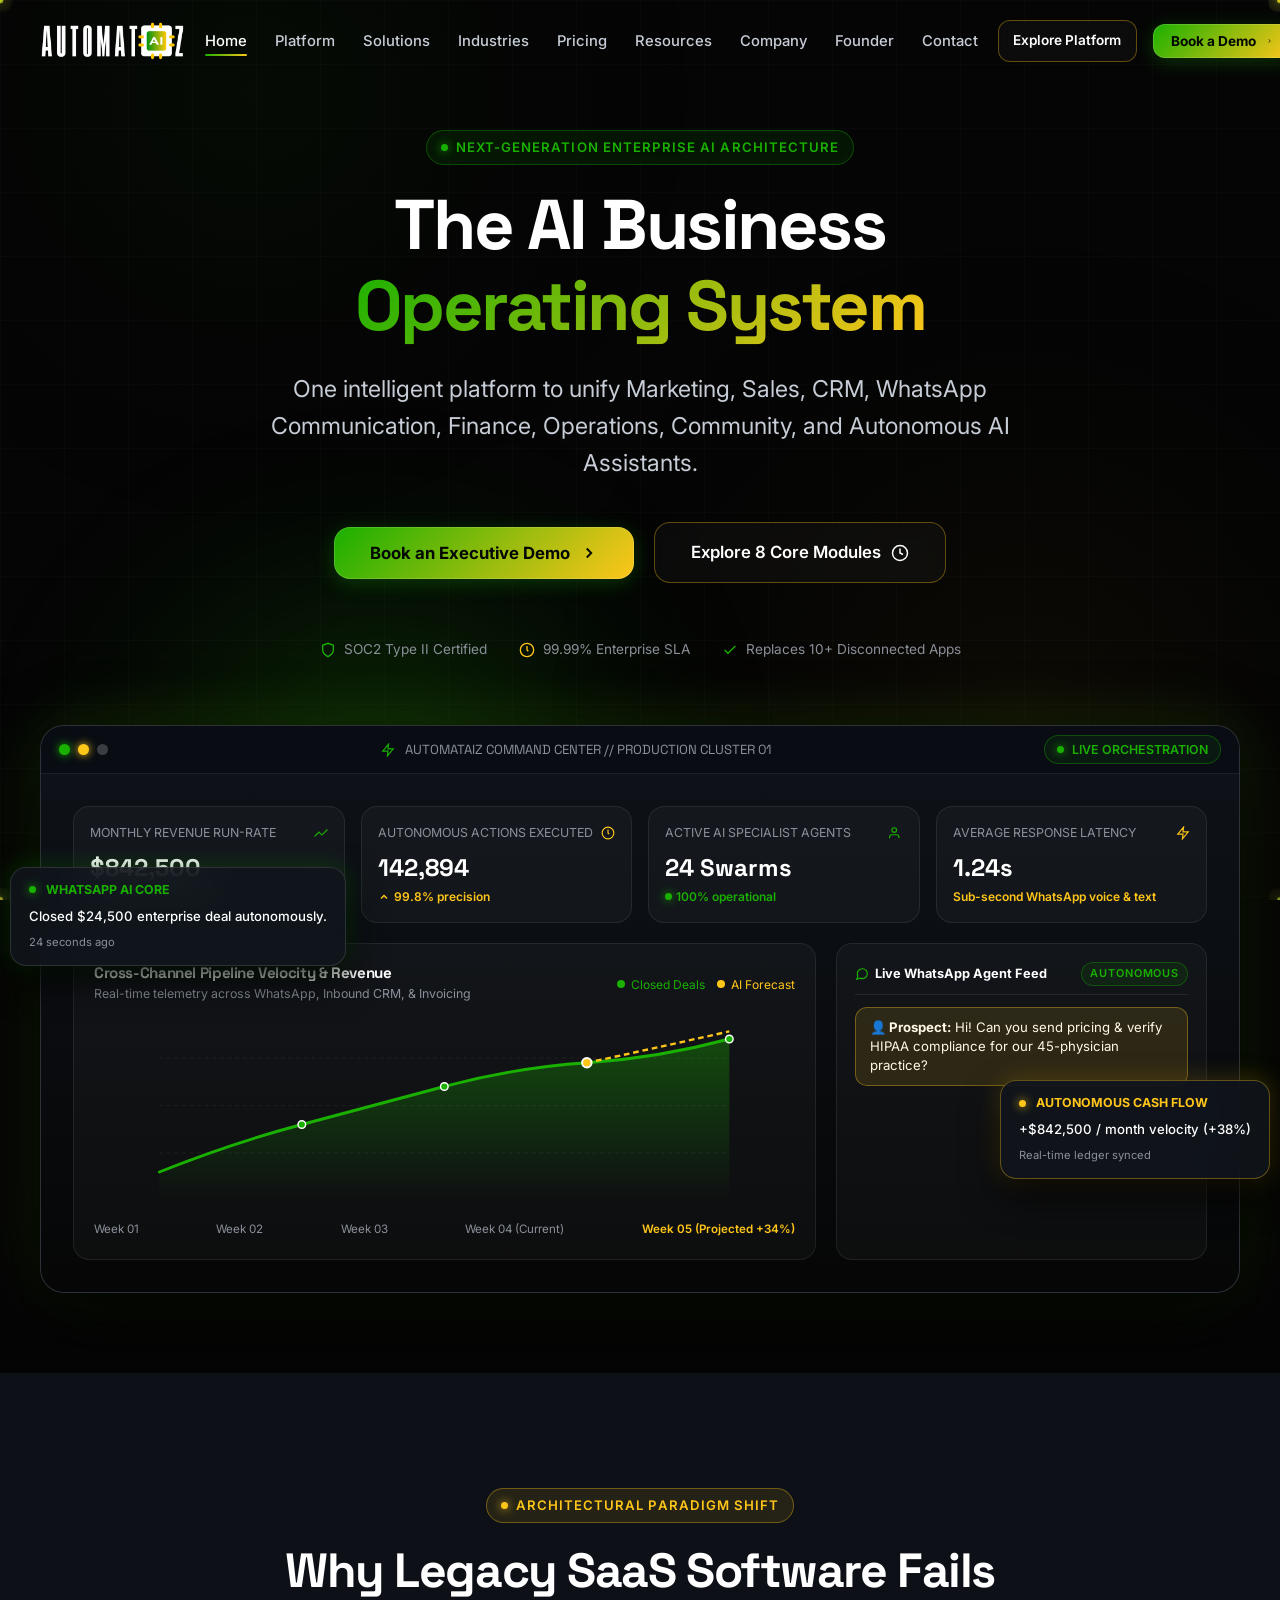
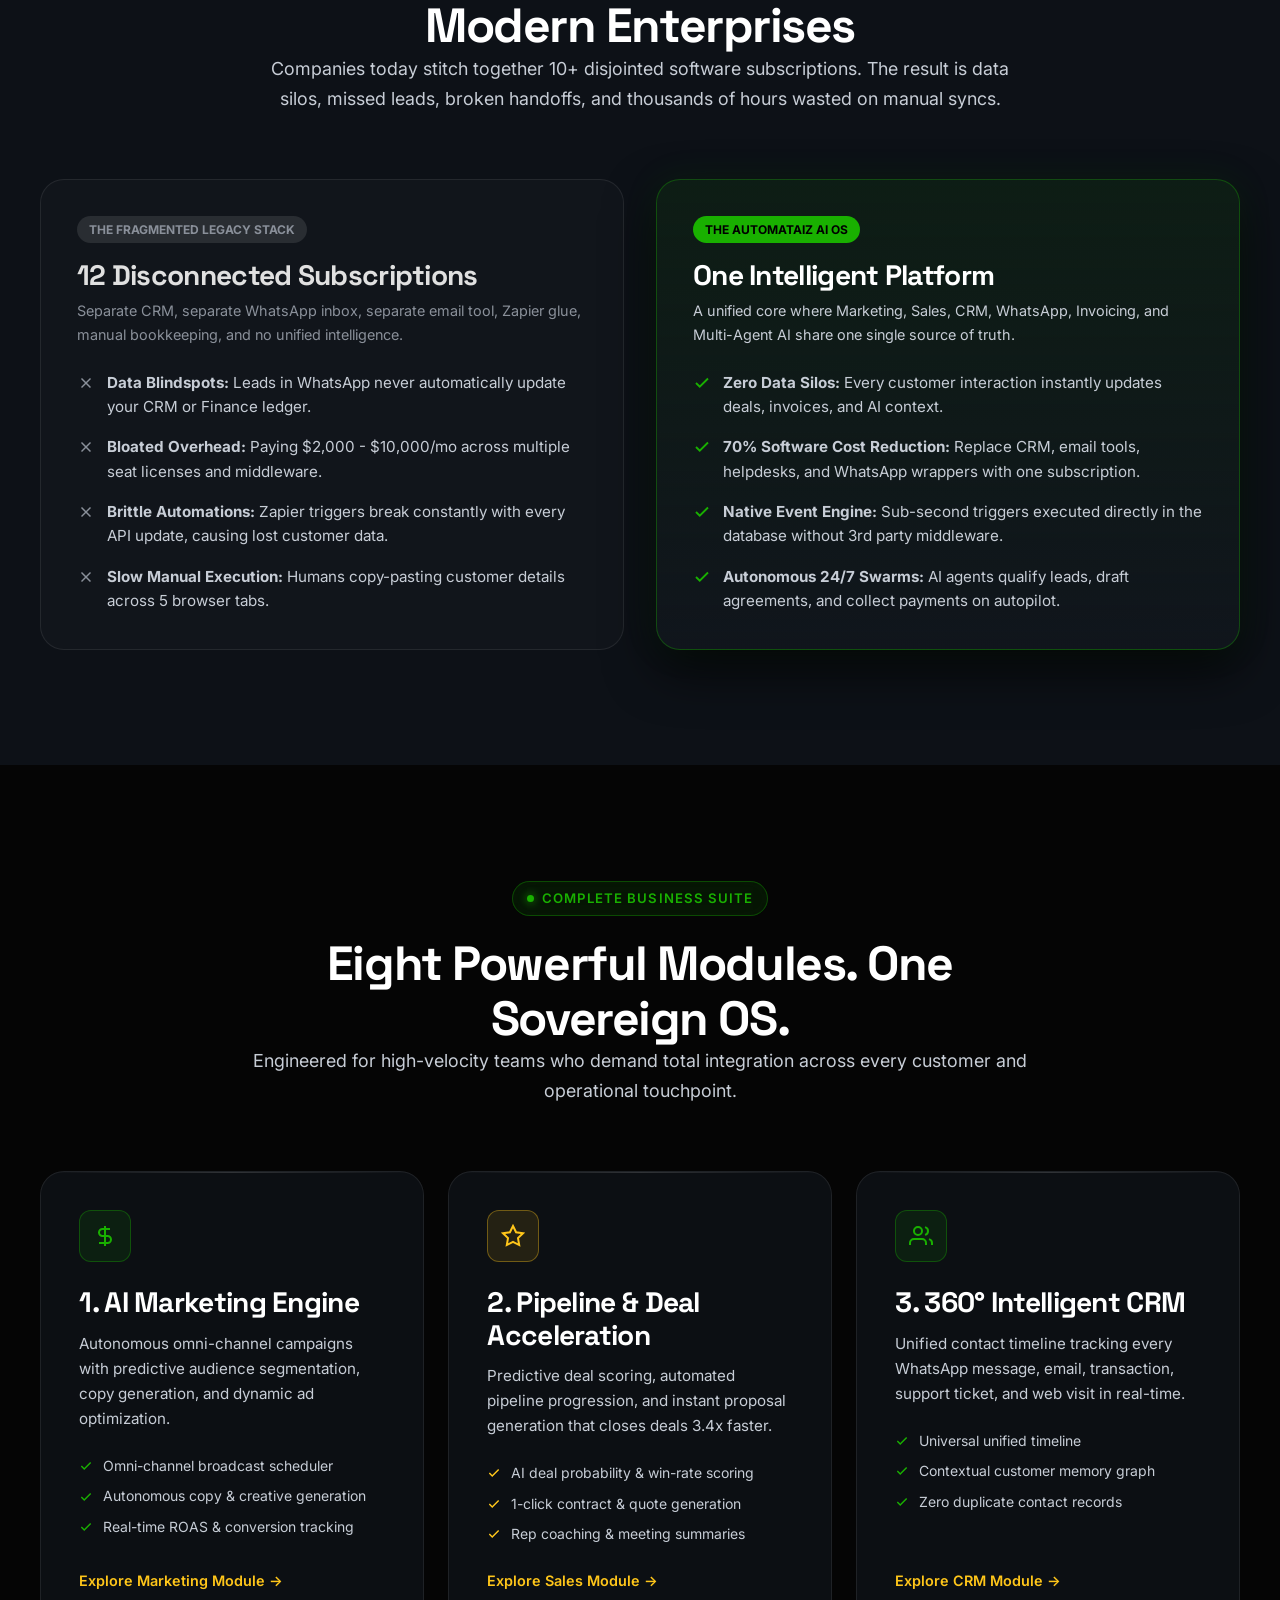
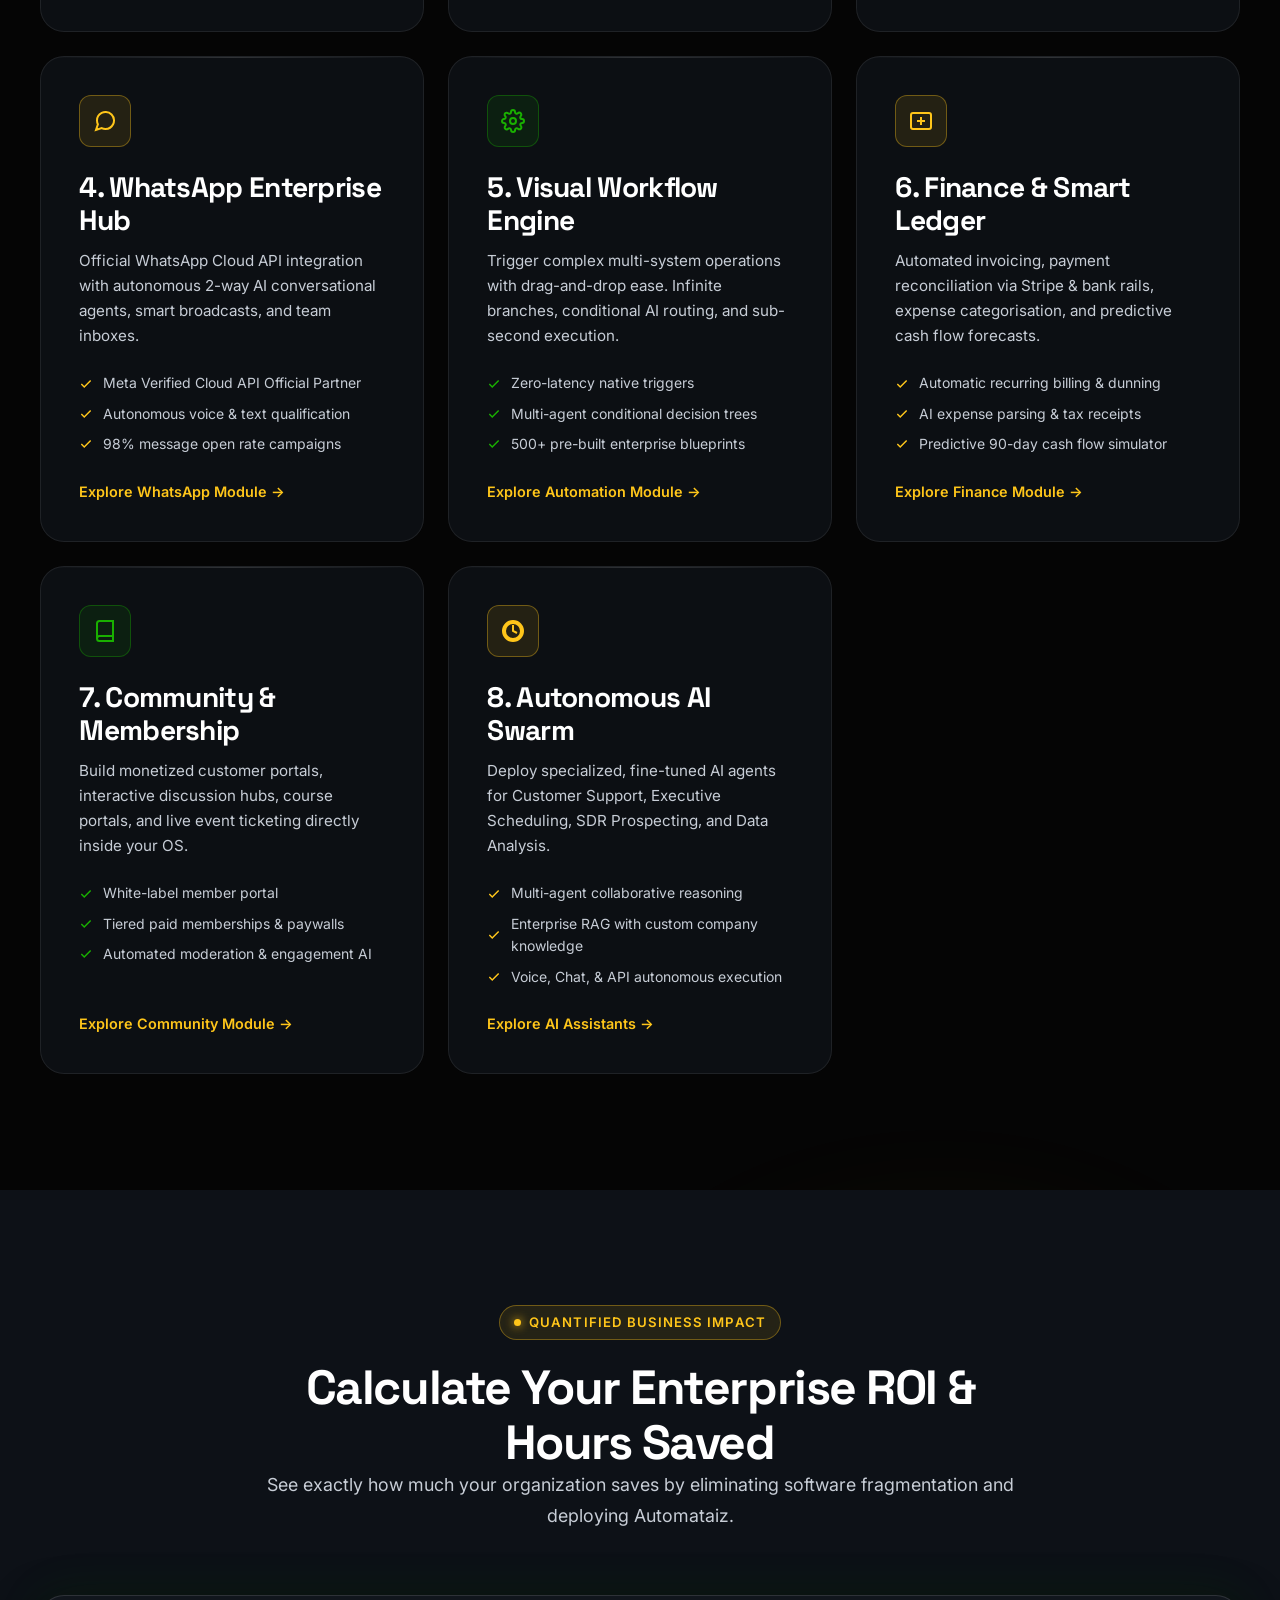
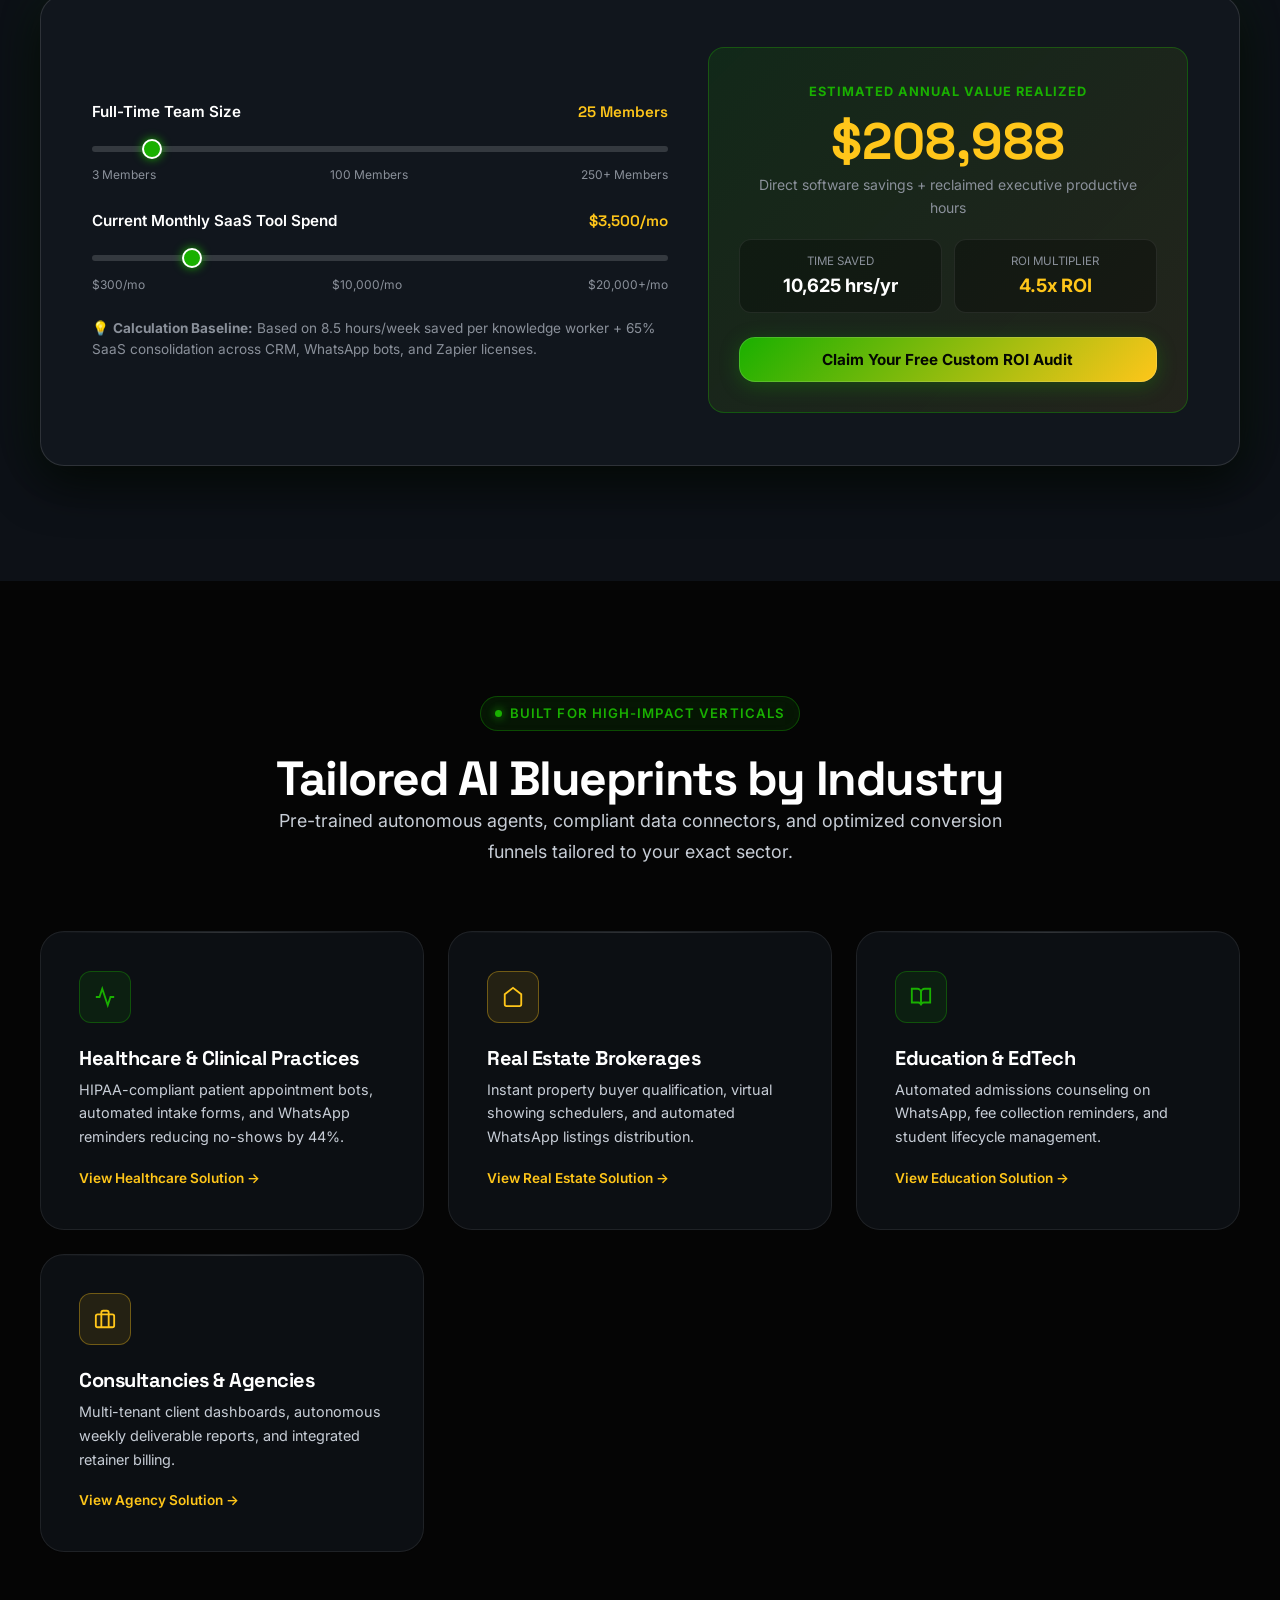
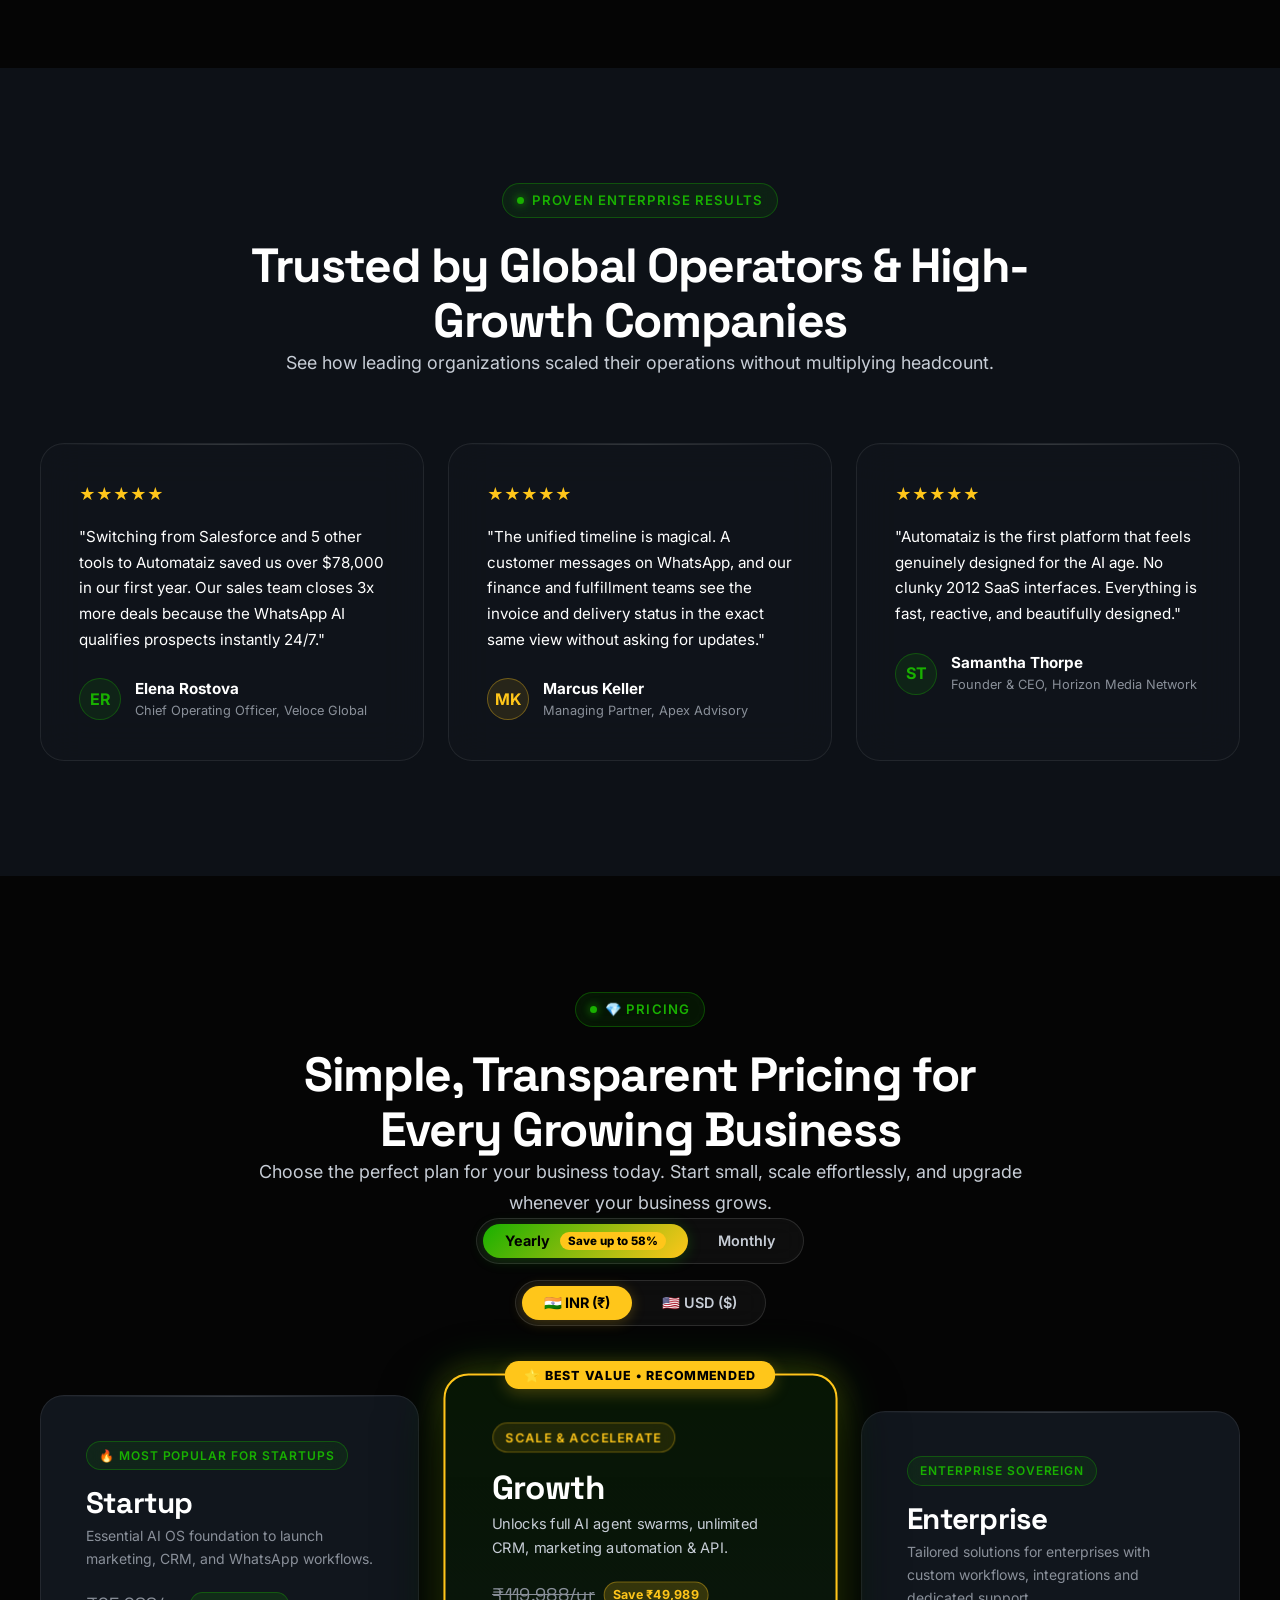
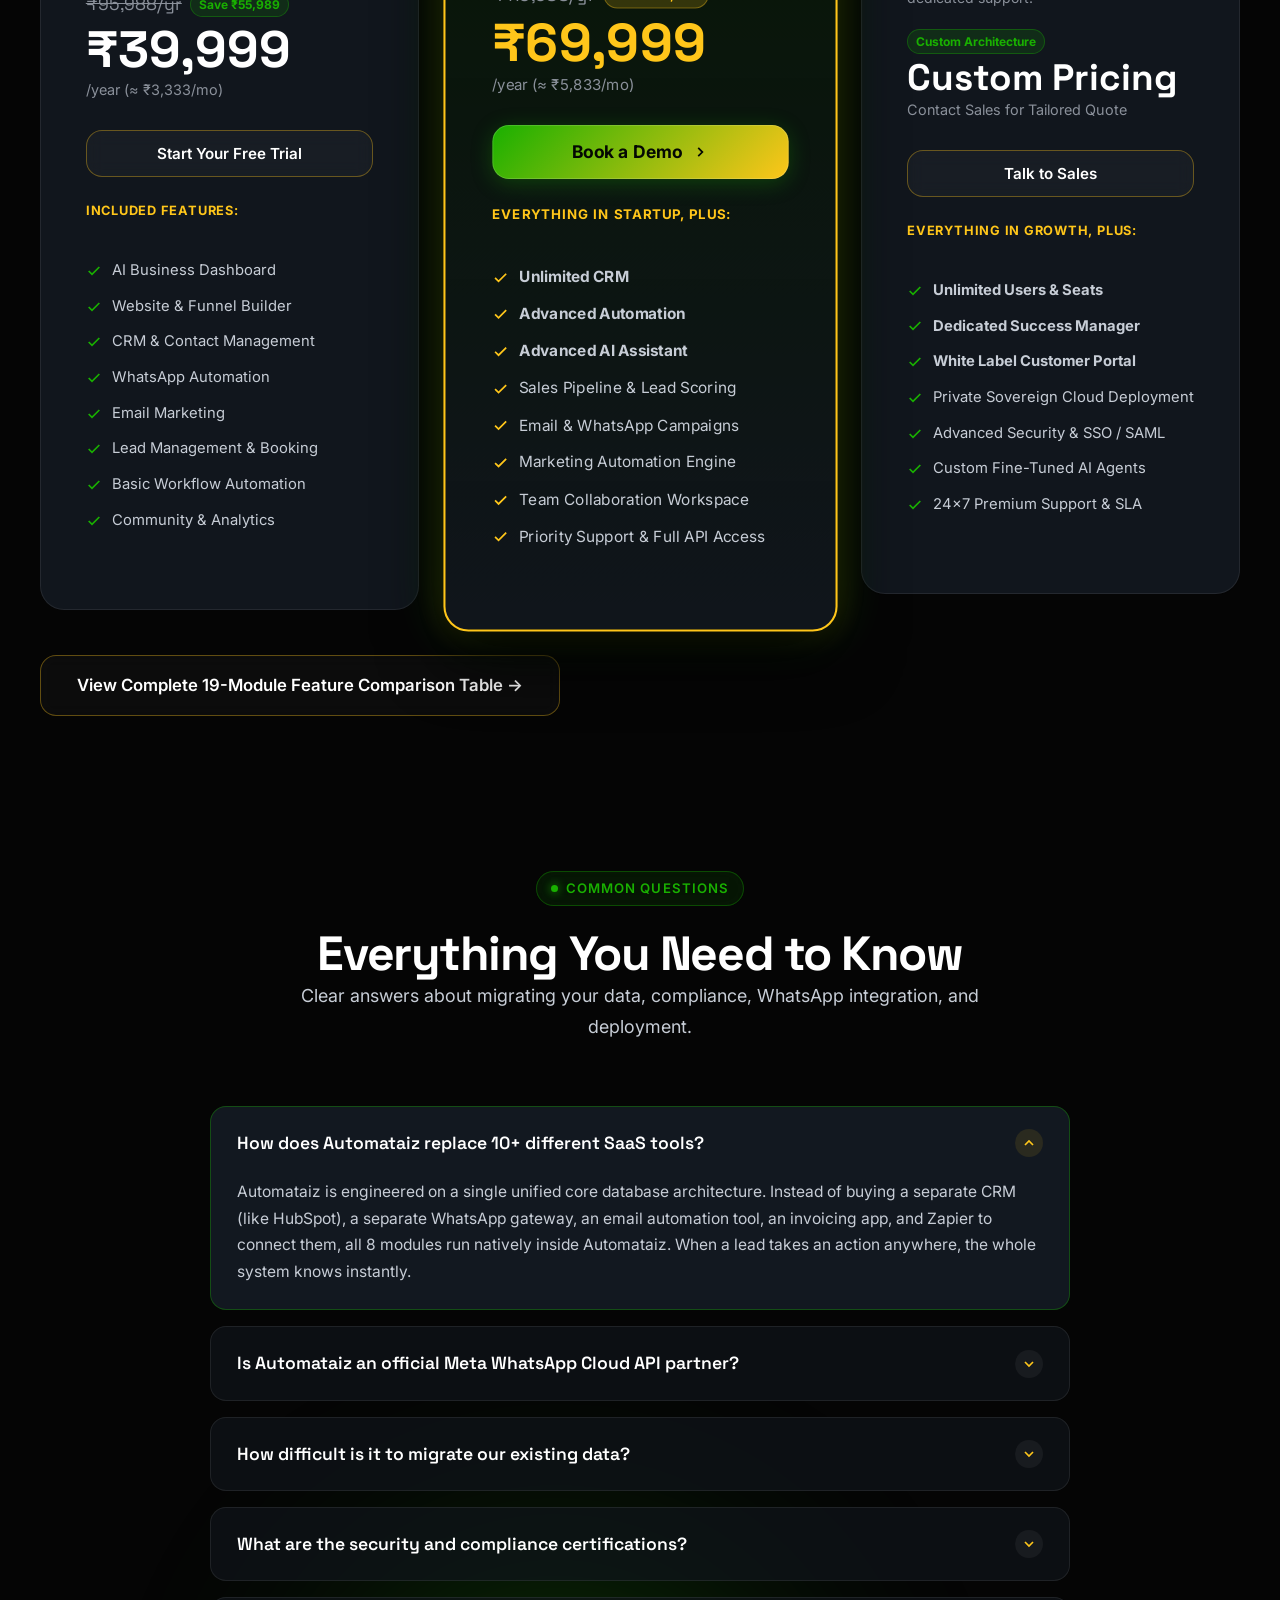
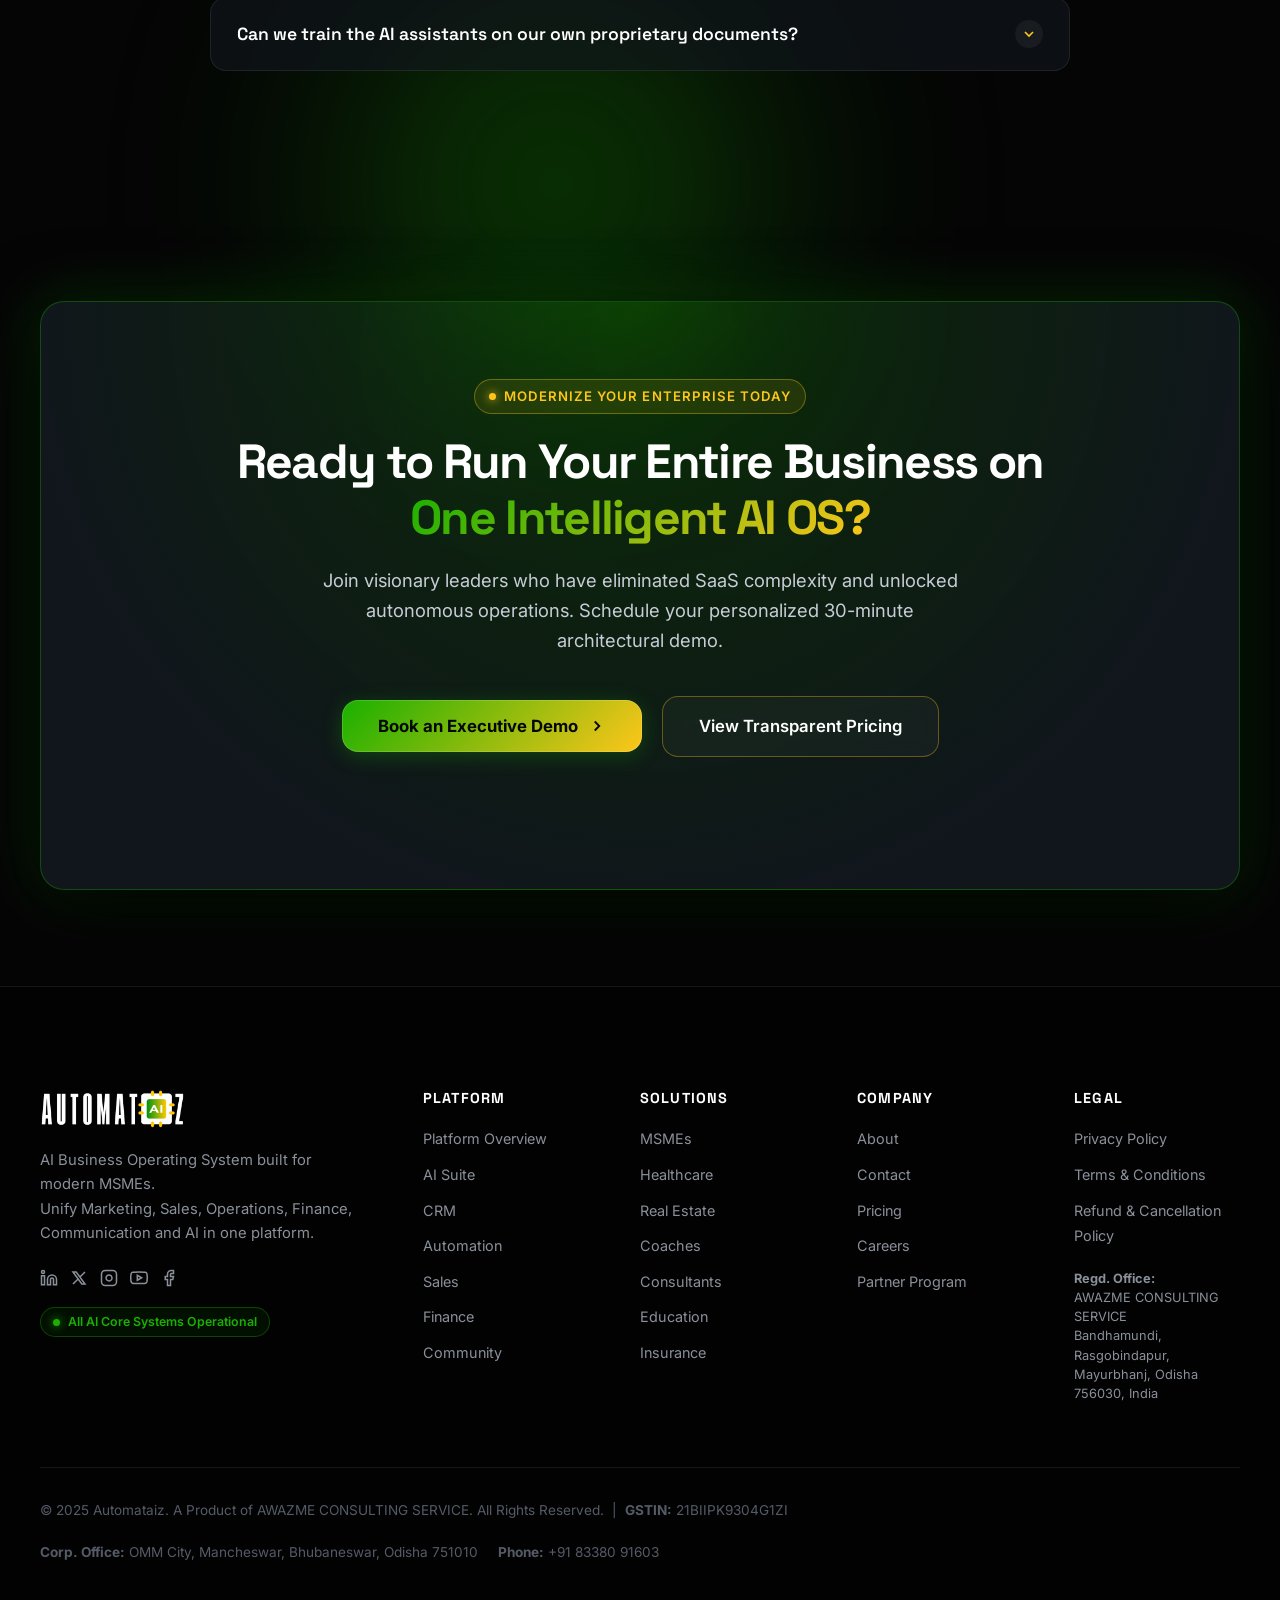
==== index.html @ 09f0c2e1 "Initial commit: Complete Automataiz website, founder page, brand assets, legal center and multi-page" ====
<!DOCTYPE html>
<html lang="en">
<head>
  <meta charset="UTF-8">
  <meta name="viewport" content="width=device-width, initial-scale=1.0">
  <title>AUTOMATAIZ – The AI Business Operating System | Marketing, Sales, CRM & Autonomous Operations</title>
  <meta name="description" content="One unified, intelligent platform to run Marketing, Sales, CRM, WhatsApp, Finance, Operations, Community, and Autonomous AI Assistants. Enterprise-grade AI infrastructure.">
  
  <!-- Favicon PNG -->
  <link rel="icon" type="image/png" href="assets/favicon.png">
  <link rel="apple-touch-icon" href="assets/favicon.png">
  
  <!-- CSS Stylesheet -->
  <link rel="stylesheet" href="css/style.css">

  <!-- SEO Organization Schema -->
  <script type="application/ld+json">
  {
    "@context": "https://schema.org",
    "@type": "Organization",
    "name": "Automataiz",
    "legalName": "AWAZME CONSULTING SERVICE",
    "url": "https://automataiz.com",
    "sameAs": [
      "https://automataiz.in",
      "https://facebook.com/automataiz",
      "https://instagram.com/automataiz.saas",
      "https://linkedin.com/company/automataiz",
      "https://youtube.com/channel/UCzLu81z2ZEkQi4cWU3501CA",
      "https://x.com/Automataiz"
    ],
    "logo": "https://automataiz.com/assets/logo.png",
    "foundingDate": "2025-01",
    "taxID": "21BIIPK9304G1ZI",
    "email": "hello@automataiz.com",
    "telephone": "+918338091603",
    "description": "AI Business Operating System (AI-BOS) built for modern MSMEs to unify Marketing, Sales, Operations, Finance, Communication and AI in one platform.",
    "address": [
      {
        "@type": "PostalAddress",
        "name": "Corporate Office",
        "streetAddress": "OMM City, Mancheswar",
        "addressLocality": "Bhubaneswar",
        "addressRegion": "Odisha",
        "postalCode": "751010",
        "addressCountry": "IN"
      },
      {
        "@type": "PostalAddress",
        "name": "Registered Office",
        "streetAddress": "Bandhamundi, Rasgobindapur, Santoshpur",
        "addressLocality": "Mayurbhanj",
        "addressRegion": "Odisha",
        "postalCode": "756030",
        "addressCountry": "IN"
      }
    ],
    "contactPoint": [
      {
        "@type": "ContactPoint",
        "telephone": "+918338091603",
        "contactType": "customer service",
        "email": "support@automataiz.com"
      },
      {
        "@type": "ContactPoint",
        "telephone": "+918338091603",
        "contactType": "sales",
        "email": "sales@automataiz.com"
      }
    ]
  }
  </script>
</head>
<body>

  <!-- Background Ambient Grid Overlay -->
  <div class="bg-grid-overlay"></div>

  <!-- Ambient Glow Blobs -->
  <div class="ambient-glow-bg glow-green" style="top: 5%; left: 10%; width: 500px; height: 500px;"></div>
  <div class="ambient-glow-bg glow-yellow" style="top: 40%; right: 5%; width: 550px; height: 550px;"></div>
  <div class="ambient-glow-bg glow-green" style="bottom: 10%; left: 20%; width: 600px; height: 600px;"></div>

  <!-- Header / Navigation -->
  <header class="site-nav">
    <div class="container-wide nav-inner">
      <a href="index.html" class="brand-logo" aria-label="AUTOMATAIZ Home">
        <img src="assets/logo.png" alt="AUTOMATAIZ – The AI Business OS" class="brand-logo-img">
      </a>

      <!-- Desktop Nav Menu -->
      <nav aria-label="Primary Navigation">
        <ul class="nav-menu">
          <li><a href="index.html" class="nav-link active">Home</a></li>
          <li><a href="platform.html" class="nav-link">Platform</a></li>
          <li><a href="solutions.html" class="nav-link">Solutions</a></li>
          <li><a href="industries.html" class="nav-link">Industries</a></li>
          <li><a href="pricing.html" class="nav-link">Pricing</a></li>
          <li><a href="resources.html" class="nav-link">Resources</a></li>
          <li><a href="company.html" class="nav-link">Company</a></li>
          <li><a href="founder.html" class="nav-link">Founder</a></li>
          <li><a href="contact.html" class="nav-link">Contact</a></li>
        </ul>
      </nav>

      <!-- Nav CTAs -->
      <div class="nav-cta-wrap">
        <a href="platform.html" class="btn btn-secondary btn-sm">Explore Platform</a>
        <button class="btn btn-primary btn-sm btn-book-demo" data-modal="demoModal">
          Book a Demo
          <svg width="14" height="14" viewBox="0 0 24 24" fill="none" stroke="currentColor" stroke-width="2.5"><polyline points="9 18 15 12 9 6"></polyline></svg>
        </button>
        <button class="mobile-toggle" aria-label="Open Navigation Menu">
          <svg width="24" height="24" viewBox="0 0 24 24" fill="none" stroke="currentColor" stroke-width="2"><line x1="3" y1="12" x2="21" y2="12"></line><line x1="3" y1="6" x2="21" y2="6"></line><line x1="3" y1="18" x2="21" y2="18"></line></svg>
        </button>
      </div>
    </div>

    <!-- Mobile Drawer -->
    <div class="mobile-drawer">
      <ul class="nav-menu">
        <li><a href="index.html" class="nav-link active">Home</a></li>
        <li><a href="platform.html" class="nav-link">Platform</a></li>
        <li><a href="solutions.html" class="nav-link">Solutions</a></li>
        <li><a href="industries.html" class="nav-link">Industries</a></li>
        <li><a href="pricing.html" class="nav-link">Pricing</a></li>
        <li><a href="resources.html" class="nav-link">Resources</a></li>
        <li><a href="company.html" class="nav-link">Company</a></li>
        <li><a href="founder.html" class="nav-link">Founder</a></li>
        <li><a href="contact.html" class="nav-link">Contact</a></li>
      </ul>
      <div style="display: flex; flex-direction: column; gap: 12px;">
        <a href="platform.html" class="btn btn-secondary" style="width: 100%;">Explore Platform</a>
        <button class="btn btn-primary btn-book-demo" data-modal="demoModal" style="width: 100%;">Book a Demo</button>
      </div>
    </div>
  </header>

  <!-- ====================================================================
       HERO SECTION
       ==================================================================== -->
  <section class="hero-section">
    <div class="container-wide">
      <div class="hero-content">
        <div class="badge-tag green">
          <span class="pulse-dot"></span> Next-Generation Enterprise AI Architecture
        </div>
        <h1 class="hero-title">
          The AI Business <br>
          <span style="background: var(--grad-brand); -webkit-background-clip: text; -webkit-text-fill-color: transparent;">Operating System</span>
        </h1>
        <p class="hero-subtitle">
          One intelligent platform to unify Marketing, Sales, CRM, WhatsApp Communication, Finance, Operations, Community, and Autonomous AI Assistants.
        </p>

        <div class="hero-cta-group">
          <button class="btn btn-primary btn-lg btn-book-demo" data-modal="demoModal">
            Book an Executive Demo
            <svg width="18" height="18" viewBox="0 0 24 24" fill="none" stroke="currentColor" stroke-width="2.5"><polyline points="9 18 15 12 9 6"></polyline></svg>
          </button>
          <a href="platform.html" class="btn btn-secondary btn-lg">
            Explore 8 Core Modules
            <svg width="18" height="18" viewBox="0 0 24 24" fill="none" stroke="currentColor" stroke-width="2"><circle cx="12" cy="12" r="10"></circle><polyline points="12 6 12 12 16 14"></polyline></svg>
          </a>
        </div>

        <div class="hero-trust-bar">
          <div class="trust-item">
            <svg width="16" height="16" viewBox="0 0 24 24" fill="none" stroke="#19B000" stroke-width="2"><path d="M12 22s8-4 8-10V5l-8-3-8 3v7c0 6 8 10 8 10z"></path></svg>
            <span>SOC2 Type II Certified</span>
          </div>
          <div class="trust-item">
            <svg width="16" height="16" viewBox="0 0 24 24" fill="none" stroke="#FFC61A" stroke-width="2"><circle cx="12" cy="12" r="10"></circle><polyline points="12 6 12 12 14 14"></polyline></svg>
            <span>99.99% Enterprise SLA</span>
          </div>
          <div class="trust-item">
            <svg width="16" height="16" viewBox="0 0 24 24" fill="none" stroke="#19B000" stroke-width="2"><polyline points="20 6 9 17 4 12"></polyline></svg>
            <span>Replaces 10+ Disconnected Apps</span>
          </div>
        </div>
      </div>

      <!-- Hero Dashboard Command Center Simulation -->
      <div class="hero-dashboard-wrapper">
        
        <!-- Floating Left Widget: WhatsApp AI Agent -->
        <div class="floating-widget left-bot">
          <div style="display: flex; align-items: center; gap: 10px; margin-bottom: 6px;">
            <div class="pulse-dot"></div>
            <span style="font-size: 0.775rem; font-weight: 700; color: #19B000; text-transform: uppercase;">WhatsApp AI Core</span>
          </div>
          <p style="font-size: 0.825rem; color: #FFFFFF; font-weight: 500;">Closed $24,500 enterprise deal autonomously.</p>
          <span style="font-size: 0.7rem; color: var(--text-muted);">24 seconds ago</span>
        </div>

        <!-- Floating Right Widget: Finance & Revenue -->
        <div class="floating-widget right-top">
          <div style="display: flex; align-items: center; gap: 10px; margin-bottom: 6px;">
            <div class="pulse-dot yellow"></div>
            <span style="font-size: 0.775rem; font-weight: 700; color: #FFC61A; text-transform: uppercase;">Autonomous Cash Flow</span>
          </div>
          <p style="font-size: 0.825rem; color: #FFFFFF; font-weight: 500;">+$842,500 / month velocity (+38%)</p>
          <span style="font-size: 0.7rem; color: var(--text-muted);">Real-time ledger synced</span>
        </div>

        <!-- Central Dashboard Window -->
        <div class="dashboard-window">
          <div class="dash-header">
            <div class="dash-controls">
              <span class="dash-dot active-g"></span>
              <span class="dash-dot active-y"></span>
              <span class="dash-dot"></span>
            </div>
            <div class="dash-title-bar">
              <svg width="14" height="14" viewBox="0 0 24 24" fill="none" stroke="#19B000" stroke-width="2"><polygon points="13 2 3 14 12 14 11 22 21 10 12 10 13 2"></polygon></svg>
              <span>AUTOMATAIZ COMMAND CENTER // PRODUCTION CLUSTER 01</span>
            </div>
            <div class="system-status">
              <span class="pulse-dot"></span>
              <span>LIVE ORCHESTRATION</span>
            </div>
          </div>

          <div class="dash-body">
            <!-- 4 Top Metrics -->
            <div class="dash-metrics-grid">
              <div class="dash-stat-box">
                <div class="dash-stat-label">
                  <span>MONTHLY REVENUE RUN-RATE</span>
                  <svg width="14" height="14" viewBox="0 0 24 24" fill="none" stroke="#19B000" stroke-width="2"><polyline points="23 6 13.5 15.5 8.5 10.5 1 18"></polyline></svg>
                </div>
                <div class="dash-stat-val" id="dashRevenueCount">$842,500</div>
                <div class="dash-stat-change">
                  <svg width="12" height="12" viewBox="0 0 24 24" fill="none" stroke="currentColor" stroke-width="3"><polyline points="18 15 12 9 6 15"></polyline></svg>
                  +42.8% this quarter
                </div>
              </div>

              <div class="dash-stat-box">
                <div class="dash-stat-label">
                  <span>AUTONOMOUS ACTIONS EXECUTED</span>
                  <svg width="14" height="14" viewBox="0 0 24 24" fill="none" stroke="#FFC61A" stroke-width="2"><circle cx="12" cy="12" r="10"></circle><polyline points="12 6 12 12 14 14"></polyline></svg>
                </div>
                <div class="dash-stat-val" id="dashActionsCount">142,890</div>
                <div class="dash-stat-change yellow">
                  <svg width="12" height="12" viewBox="0 0 24 24" fill="none" stroke="currentColor" stroke-width="3"><polyline points="18 15 12 9 6 15"></polyline></svg>
                  99.8% precision
                </div>
              </div>

              <div class="dash-stat-box">
                <div class="dash-stat-label">
                  <span>ACTIVE AI SPECIALIST AGENTS</span>
                  <svg width="14" height="14" viewBox="0 0 24 24" fill="none" stroke="#19B000" stroke-width="2"><path d="M17 21v-2a4 4 0 0 0-4-4H5a4 4 0 0 0-4 4v2"></path><circle cx="9" cy="7" r="4"></circle></svg>
                </div>
                <div class="dash-stat-val">24 Swarms</div>
                <div class="dash-stat-change">
                  <span class="pulse-dot"></span> 100% operational
                </div>
              </div>

              <div class="dash-stat-box">
                <div class="dash-stat-label">
                  <span>AVERAGE RESPONSE LATENCY</span>
                  <svg width="14" height="14" viewBox="0 0 24 24" fill="none" stroke="#FFC61A" stroke-width="2"><polygon points="13 2 3 14 12 14 11 22 21 10 12 10 13 2"></polygon></svg>
                </div>
                <div class="dash-stat-val">1.24s</div>
                <div class="dash-stat-change yellow">
                  Sub-second WhatsApp voice & text
                </div>
              </div>
            </div>

            <!-- Split Grid: Live SVG Chart + AI Conversation Stream -->
            <div class="dash-grid-split">
              <!-- Live Visual Chart -->
              <div class="dash-chart-card">
                <div style="display: flex; justify-content: space-between; align-items: center; margin-bottom: 16px;">
                  <div>
                    <h4 style="font-size: 0.95rem; margin-bottom: 2px;">Cross-Channel Pipeline Velocity & Revenue</h4>
                    <p style="font-size: 0.775rem; color: var(--text-muted);">Real-time telemetry across WhatsApp, Inbound CRM, & Invoicing</p>
                  </div>
                  <div style="display: flex; gap: 12px; font-size: 0.75rem;">
                    <span style="display: flex; align-items: center; gap: 6px; color: #19B000;"><span style="width: 8px; height: 8px; background: #19B000; border-radius: 50%;"></span> Closed Deals</span>
                    <span style="display: flex; align-items: center; gap: 6px; color: #FFC61A;"><span style="width: 8px; height: 8px; background: #FFC61A; border-radius: 50%;"></span> AI Forecast</span>
                  </div>
                </div>

                <!-- Custom SVG Chart (Green + Mustard Yellow) -->
                <svg viewBox="0 0 600 200" width="100%" height="190" style="overflow: visible;">
                  <defs>
                    <linearGradient id="chartGreenGrad" x1="0" y1="0" x2="0" y2="1">
                      <stop offset="0%" stop-color="#19B000" stop-opacity="0.35"/>
                      <stop offset="100%" stop-color="#19B000" stop-opacity="0.0"/>
                    </linearGradient>
                  </defs>
                  <!-- Horizontal Grid Lines -->
                  <line x1="0" y1="40" x2="600" y2="40" stroke="rgba(255,255,255,0.06)" stroke-dasharray="4"/>
                  <line x1="0" y1="90" x2="600" y2="90" stroke="rgba(255,255,255,0.06)" stroke-dasharray="4"/>
                  <line x1="0" y1="140" x2="600" y2="140" stroke="rgba(255,255,255,0.06)" stroke-dasharray="4"/>
                  
                  <!-- Area Fill -->
                  <path d="M0,160 Q75,130 150,110 T300,70 T450,45 T600,20 L600,190 L0,190 Z" fill="url(#chartGreenGrad)"/>
                  
                  <!-- Main Green Line -->
                  <path d="M0,160 Q75,130 150,110 T300,70 T450,45 T600,20" fill="none" stroke="#19B000" stroke-width="3" stroke-linecap="round"/>
                  
                  <!-- Forecast Yellow Dashed Line -->
                  <path d="M450,45 Q520,30 600,12" fill="none" stroke="#FFC61A" stroke-width="2.5" stroke-dasharray="6,4"/>

                  <!-- Data Nodes -->
                  <circle cx="150" cy="110" r="4" fill="#19B000" stroke="#FFFFFF" stroke-width="1.5"/>
                  <circle cx="300" cy="70" r="4" fill="#19B000" stroke="#FFFFFF" stroke-width="1.5"/>
                  <circle cx="450" cy="45" r="5" fill="#FFC61A" stroke="#FFFFFF" stroke-width="2"/>
                  <circle cx="600" cy="20" r="4" fill="#19B000" stroke="#FFFFFF" stroke-width="1.5"/>
                </svg>

                <div style="display: flex; justify-content: space-between; font-size: 0.725rem; color: var(--text-muted); margin-top: 10px;">
                  <span>Week 01</span>
                  <span>Week 02</span>
                  <span>Week 03</span>
                  <span>Week 04 (Current)</span>
                  <span style="color: #FFC61A; font-weight: 600;">Week 05 (Projected +34%)</span>
                </div>
              </div>

              <!-- Live WhatsApp / Multi-Agent Stream -->
              <div class="dash-chat-feed">
                <div style="display: flex; justify-content: space-between; align-items: center; border-bottom: 1px solid var(--border-subtle); padding-bottom: 8px;">
                  <span style="font-size: 0.8rem; font-weight: 700; color: #FFFFFF; display: flex; align-items: center; gap: 6px;">
                    <svg width="14" height="14" viewBox="0 0 24 24" fill="none" stroke="#19B000" stroke-width="2"><path d="M21 11.5a8.38 8.38 0 0 1-.9 3.8 8.5 8.5 0 0 1-7.6 4.7 8.38 8.38 0 0 1-3.8-.9L3 21l1.9-5.7a8.38 8.38 0 0 1-.9-3.8 8.5 8.5 0 0 1 4.7-7.6 8.38 8.38 0 0 1 3.8-.9h.5a8.48 8.48 0 0 1 8 8v.5z"></path></svg>
                    Live WhatsApp Agent Feed
                  </span>
                  <span class="badge-tag green" style="padding: 2px 8px; font-size: 0.68rem; margin: 0;">Autonomous</span>
                </div>

                <div id="liveChatStream" style="display: flex; flex-direction: column; gap: 10px; max-height: 180px; overflow-y: auto;">
                  <!-- Dynamic content populated by dashboard.js -->
                </div>
              </div>
            </div>
          </div>
        </div>
      </div>
    </div>
  </section>

  <!-- ====================================================================
       BUSINESS PROBLEMS: THE DISCONNECTED SAAS NIGHTMARE VS AUTOMATAIZ
       ==================================================================== -->
  <section class="section" style="background: var(--bg-secondary);">
    <div class="container">
      <div class="section-header">
        <span class="badge-tag yellow"><span class="pulse-dot yellow"></span> Architectural Paradigm Shift</span>
        <h2>Why Legacy SaaS Software Fails Modern Enterprises</h2>
        <p class="lead">
          Companies today stitch together 10+ disjointed software subscriptions. The result is data silos, missed leads, broken handoffs, and thousands of hours wasted on manual syncs.
        </p>
      </div>

      <div class="comparison-container">
        <!-- Legacy Way -->
        <div class="comp-card legacy">
          <span class="comp-badge legacy">The Fragmented Legacy Stack</span>
          <h3 style="margin-bottom: 0.5rem; color: #E0E0E0;">12 Disconnected Subscriptions</h3>
          <p style="color: var(--text-muted); font-size: 0.9rem;">
            Separate CRM, separate WhatsApp inbox, separate email tool, Zapier glue, manual bookkeeping, and no unified intelligence.
          </p>

          <ul class="comp-list legacy">
            <li>
              <svg width="18" height="18" viewBox="0 0 24 24" fill="none" stroke="currentColor" stroke-width="2"><line x1="18" y1="6" x2="6" y2="18"></line><line x1="6" y1="6" x2="18" y2="18"></line></svg>
              <span><strong>Data Blindspots:</strong> Leads in WhatsApp never automatically update your CRM or Finance ledger.</span>
            </li>
            <li>
              <svg width="18" height="18" viewBox="0 0 24 24" fill="none" stroke="currentColor" stroke-width="2"><line x1="18" y1="6" x2="6" y2="18"></line><line x1="6" y1="6" x2="18" y2="18"></line></svg>
              <span><strong>Bloated Overhead:</strong> Paying $2,000 - $10,000/mo across multiple seat licenses and middleware.</span>
            </li>
            <li>
              <svg width="18" height="18" viewBox="0 0 24 24" fill="none" stroke="currentColor" stroke-width="2"><line x1="18" y1="6" x2="6" y2="18"></line><line x1="6" y1="6" x2="18" y2="18"></line></svg>
              <span><strong>Brittle Automations:</strong> Zapier triggers break constantly with every API update, causing lost customer data.</span>
            </li>
            <li>
              <svg width="18" height="18" viewBox="0 0 24 24" fill="none" stroke="currentColor" stroke-width="2"><line x1="18" y1="6" x2="6" y2="18"></line><line x1="6" y1="6" x2="18" y2="18"></line></svg>
              <span><strong>Slow Manual Execution:</strong> Humans copy-pasting customer details across 5 browser tabs.</span>
            </li>
          </ul>
        </div>

        <!-- Automataiz Unified Way -->
        <div class="comp-card automataiz">
          <span class="comp-badge automataiz">The Automataiz AI OS</span>
          <h3 style="margin-bottom: 0.5rem; color: #FFFFFF;">One Intelligent Platform</h3>
          <p style="color: var(--text-secondary); font-size: 0.9rem;">
            A unified core where Marketing, Sales, CRM, WhatsApp, Invoicing, and Multi-Agent AI share one single source of truth.
          </p>

          <ul class="comp-list automataiz">
            <li>
              <svg width="18" height="18" viewBox="0 0 24 24" fill="none" stroke="currentColor" stroke-width="2.5"><polyline points="20 6 9 17 4 12"></polyline></svg>
              <span><strong>Zero Data Silos:</strong> Every customer interaction instantly updates deals, invoices, and AI context.</span>
            </li>
            <li>
              <svg width="18" height="18" viewBox="0 0 24 24" fill="none" stroke="currentColor" stroke-width="2.5"><polyline points="20 6 9 17 4 12"></polyline></svg>
              <span><strong>70% Software Cost Reduction:</strong> Replace CRM, email tools, helpdesks, and WhatsApp wrappers with one subscription.</span>
            </li>
            <li>
              <svg width="18" height="18" viewBox="0 0 24 24" fill="none" stroke="currentColor" stroke-width="2.5"><polyline points="20 6 9 17 4 12"></polyline></svg>
              <span><strong>Native Event Engine:</strong> Sub-second triggers executed directly in the database without 3rd party middleware.</span>
            </li>
            <li>
              <svg width="18" height="18" viewBox="0 0 24 24" fill="none" stroke="currentColor" stroke-width="2.5"><polyline points="20 6 9 17 4 12"></polyline></svg>
              <span><strong>Autonomous 24/7 Swarms:</strong> AI agents qualify leads, draft agreements, and collect payments on autopilot.</span>
            </li>
          </ul>
        </div>
      </div>
    </div>
  </section>

  <!-- ====================================================================
       THE 8 CORE MODULES SHOWCASE
       ==================================================================== -->
  <section class="section">
    <div class="container">
      <div class="section-header">
        <span class="badge-tag green"><span class="pulse-dot"></span> Complete Business Suite</span>
        <h2>Eight Powerful Modules. One Sovereign OS.</h2>
        <p class="lead">
          Engineered for high-velocity teams who demand total integration across every customer and operational touchpoint.
        </p>
      </div>

      <div class="modules-grid">
        <!-- 1. Marketing -->
        <div class="card-glass module-card">
          <div class="module-content">
            <div class="card-icon-box">
              <svg width="24" height="24" viewBox="0 0 24 24" fill="none" stroke="currentColor" stroke-width="2"><path d="M12 2v20M17 5H9.5a3.5 3.5 0 0 0 0 7h5a3.5 3.5 0 0 1 0 7H6"></path></svg>
            </div>
            <h3>1. AI Marketing Engine</h3>
            <p>Autonomous omni-channel campaigns with predictive audience segmentation, copy generation, and dynamic ad optimization.</p>
            <ul class="module-features-list">
              <li><svg width="14" height="14" viewBox="0 0 24 24" fill="none" stroke="currentColor" stroke-width="2.5"><polyline points="20 6 9 17 4 12"></polyline></svg> Omni-channel broadcast scheduler</li>
              <li><svg width="14" height="14" viewBox="0 0 24 24" fill="none" stroke="currentColor" stroke-width="2.5"><polyline points="20 6 9 17 4 12"></polyline></svg> Autonomous copy & creative generation</li>
              <li><svg width="14" height="14" viewBox="0 0 24 24" fill="none" stroke="currentColor" stroke-width="2.5"><polyline points="20 6 9 17 4 12"></polyline></svg> Real-time ROAS & conversion tracking</li>
            </ul>
          </div>
          <a href="platform.html" class="module-action-link">Explore Marketing Module →</a>
        </div>

        <!-- 2. Sales -->
        <div class="card-glass module-card hover-yellow">
          <div class="module-content">
            <div class="card-icon-box yellow">
              <svg width="24" height="24" viewBox="0 0 24 24" fill="none" stroke="currentColor" stroke-width="2"><polygon points="12 2 15.09 8.26 22 9.27 17 14.14 18.18 21.02 12 17.77 5.82 21.02 7 14.14 2 9.27 8.91 8.26 12 2"></polygon></svg>
            </div>
            <h3>2. Pipeline & Deal Acceleration</h3>
            <p>Predictive deal scoring, automated pipeline progression, and instant proposal generation that closes deals 3.4x faster.</p>
            <ul class="module-features-list">
              <li><svg width="14" height="14" viewBox="0 0 24 24" fill="none" stroke="#FFC61A" stroke-width="2.5"><polyline points="20 6 9 17 4 12"></polyline></svg> AI deal probability & win-rate scoring</li>
              <li><svg width="14" height="14" viewBox="0 0 24 24" fill="none" stroke="#FFC61A" stroke-width="2.5"><polyline points="20 6 9 17 4 12"></polyline></svg> 1-click contract & quote generation</li>
              <li><svg width="14" height="14" viewBox="0 0 24 24" fill="none" stroke="#FFC61A" stroke-width="2.5"><polyline points="20 6 9 17 4 12"></polyline></svg> Rep coaching & meeting summaries</li>
            </ul>
          </div>
          <a href="platform.html" class="module-action-link">Explore Sales Module →</a>
        </div>

        <!-- 3. CRM -->
        <div class="card-glass module-card">
          <div class="module-content">
            <div class="card-icon-box">
              <svg width="24" height="24" viewBox="0 0 24 24" fill="none" stroke="currentColor" stroke-width="2"><path d="M17 21v-2a4 4 0 0 0-4-4H5a4 4 0 0 0-4 4v2"></path><circle cx="9" cy="7" r="4"></circle><path d="M23 21v-2a4 4 0 0 0-3-3.87"></path><path d="M16 3.13a4 4 0 0 1 0 7.75"></path></svg>
            </div>
            <h3>3. 360° Intelligent CRM</h3>
            <p>Unified contact timeline tracking every WhatsApp message, email, transaction, support ticket, and web visit in real-time.</p>
            <ul class="module-features-list">
              <li><svg width="14" height="14" viewBox="0 0 24 24" fill="none" stroke="currentColor" stroke-width="2.5"><polyline points="20 6 9 17 4 12"></polyline></svg> Universal unified timeline</li>
              <li><svg width="14" height="14" viewBox="0 0 24 24" fill="none" stroke="currentColor" stroke-width="2.5"><polyline points="20 6 9 17 4 12"></polyline></svg> Contextual customer memory graph</li>
              <li><svg width="14" height="14" viewBox="0 0 24 24" fill="none" stroke="currentColor" stroke-width="2.5"><polyline points="20 6 9 17 4 12"></polyline></svg> Zero duplicate contact records</li>
            </ul>
          </div>
          <a href="platform.html" class="module-action-link">Explore CRM Module →</a>
        </div>

        <!-- 4. WhatsApp & Communication -->
        <div class="card-glass module-card hover-yellow">
          <div class="module-content">
            <div class="card-icon-box yellow">
              <svg width="24" height="24" viewBox="0 0 24 24" fill="none" stroke="currentColor" stroke-width="2"><path d="M21 11.5a8.38 8.38 0 0 1-.9 3.8 8.5 8.5 0 0 1-7.6 4.7 8.38 8.38 0 0 1-3.8-.9L3 21l1.9-5.7a8.38 8.38 0 0 1-.9-3.8 8.5 8.5 0 0 1 4.7-7.6 8.38 8.38 0 0 1 3.8-.9h.5a8.48 8.48 0 0 1 8 8v.5z"></path></svg>
            </div>
            <h3>4. WhatsApp Enterprise Hub</h3>
            <p>Official WhatsApp Cloud API integration with autonomous 2-way AI conversational agents, smart broadcasts, and team inboxes.</p>
            <ul class="module-features-list">
              <li><svg width="14" height="14" viewBox="0 0 24 24" fill="none" stroke="#FFC61A" stroke-width="2.5"><polyline points="20 6 9 17 4 12"></polyline></svg> Meta Verified Cloud API Official Partner</li>
              <li><svg width="14" height="14" viewBox="0 0 24 24" fill="none" stroke="#FFC61A" stroke-width="2.5"><polyline points="20 6 9 17 4 12"></polyline></svg> Autonomous voice & text qualification</li>
              <li><svg width="14" height="14" viewBox="0 0 24 24" fill="none" stroke="#FFC61A" stroke-width="2.5"><polyline points="20 6 9 17 4 12"></polyline></svg> 98% message open rate campaigns</li>
            </ul>
          </div>
          <a href="platform.html" class="module-action-link">Explore WhatsApp Module →</a>
        </div>

        <!-- 5. Automation Engine -->
        <div class="card-glass module-card">
          <div class="module-content">
            <div class="card-icon-box">
              <svg width="24" height="24" viewBox="0 0 24 24" fill="none" stroke="currentColor" stroke-width="2"><circle cx="12" cy="12" r="3"></circle><path d="M19.4 15a1.65 1.65 0 0 0 .33 1.82l.06.06a2 2 0 0 1 0 2.83 2 2 0 0 1-2.83 0l-.06-.06a1.65 1.65 0 0 0-1.82-.33 1.65 1.65 0 0 0-1 1.51V21a2 2 0 0 1-2 2 2 2 0 0 1-2-2v-.09A1.65 1.65 0 0 0 9 19.4a1.65 1.65 0 0 0-1.82.33l-.06.06a2 2 0 0 1-2.83 0 2 2 0 0 1 0-2.83l.06-.06a1.65 1.65 0 0 0 .33-1.82 1.65 1.65 0 0 0-1.51-1H3a2 2 0 0 1-2-2 2 2 0 0 1 2-2h.09A1.65 1.65 0 0 0 4.6 9a1.65 1.65 0 0 0-.33-1.82l-.06-.06a2 2 0 0 1 0-2.83 2 2 0 0 1 2.83 0l.06.06a1.65 1.65 0 0 0 1.82.33H9a1.65 1.65 0 0 0 1-1.51V3a2 2 0 0 1 2-2 2 2 0 0 1 2 2v.09a1.65 1.65 0 0 0 1 1.51 1.65 1.65 0 0 0 1.82-.33l.06-.06a2 2 0 0 1 2.83 0 2 2 0 0 1 0 2.83l-.06.06a1.65 1.65 0 0 0-.33 1.82V9a1.65 1.65 0 0 0 1.51 1H21a2 2 0 0 1 2 2 2 2 0 0 1-2 2h-.09a1.65 1.65 0 0 0-1.51 1z"></path></svg>
            </div>
            <h3>5. Visual Workflow Engine</h3>
            <p>Trigger complex multi-system operations with drag-and-drop ease. Infinite branches, conditional AI routing, and sub-second execution.</p>
            <ul class="module-features-list">
              <li><svg width="14" height="14" viewBox="0 0 24 24" fill="none" stroke="currentColor" stroke-width="2.5"><polyline points="20 6 9 17 4 12"></polyline></svg> Zero-latency native triggers</li>
              <li><svg width="14" height="14" viewBox="0 0 24 24" fill="none" stroke="currentColor" stroke-width="2.5"><polyline points="20 6 9 17 4 12"></polyline></svg> Multi-agent conditional decision trees</li>
              <li><svg width="14" height="14" viewBox="0 0 24 24" fill="none" stroke="currentColor" stroke-width="2.5"><polyline points="20 6 9 17 4 12"></polyline></svg> 500+ pre-built enterprise blueprints</li>
            </ul>
          </div>
          <a href="platform.html" class="module-action-link">Explore Automation Module →</a>
        </div>

        <!-- 6. Finance & Billing -->
        <div class="card-glass module-card hover-yellow">
          <div class="module-content">
            <div class="card-icon-box yellow">
              <svg width="24" height="24" viewBox="0 0 24 24" fill="none" stroke="currentColor" stroke-width="2"><rect x="2" y="4" width="20" height="16" rx="2"></rect><line x1="12" y1="8" x2="12" y2="16"></line><line x1="8" y1="12" x2="16" y2="12"></line></svg>
            </div>
            <h3>6. Finance & Smart Ledger</h3>
            <p>Automated invoicing, payment reconciliation via Stripe & bank rails, expense categorisation, and predictive cash flow forecasts.</p>
            <ul class="module-features-list">
              <li><svg width="14" height="14" viewBox="0 0 24 24" fill="none" stroke="#FFC61A" stroke-width="2.5"><polyline points="20 6 9 17 4 12"></polyline></svg> Automatic recurring billing & dunning</li>
              <li><svg width="14" height="14" viewBox="0 0 24 24" fill="none" stroke="#FFC61A" stroke-width="2.5"><polyline points="20 6 9 17 4 12"></polyline></svg> AI expense parsing & tax receipts</li>
              <li><svg width="14" height="14" viewBox="0 0 24 24" fill="none" stroke="#FFC61A" stroke-width="2.5"><polyline points="20 6 9 17 4 12"></polyline></svg> Predictive 90-day cash flow simulator</li>
            </ul>
          </div>
          <a href="platform.html" class="module-action-link">Explore Finance Module →</a>
        </div>

        <!-- 7. Community -->
        <div class="card-glass module-card">
          <div class="module-content">
            <div class="card-icon-box">
              <svg width="24" height="24" viewBox="0 0 24 24" fill="none" stroke="currentColor" stroke-width="2"><path d="M4 19.5A2.5 2.5 0 0 1 6.5 17H20"></path><path d="M6.5 2H20v20H6.5A2.5 2.5 0 0 1 4 19.5v-15A2.5 2.5 0 0 1 6.5 2z"></path></svg>
            </div>
            <h3>7. Community & Membership</h3>
            <p>Build monetized customer portals, interactive discussion hubs, course portals, and live event ticketing directly inside your OS.</p>
            <ul class="module-features-list">
              <li><svg width="14" height="14" viewBox="0 0 24 24" fill="none" stroke="currentColor" stroke-width="2.5"><polyline points="20 6 9 17 4 12"></polyline></svg> White-label member portal</li>
              <li><svg width="14" height="14" viewBox="0 0 24 24" fill="none" stroke="currentColor" stroke-width="2.5"><polyline points="20 6 9 17 4 12"></polyline></svg> Tiered paid memberships & paywalls</li>
              <li><svg width="14" height="14" viewBox="0 0 24 24" fill="none" stroke="currentColor" stroke-width="2.5"><polyline points="20 6 9 17 4 12"></polyline></svg> Automated moderation & engagement AI</li>
            </ul>
          </div>
          <a href="platform.html" class="module-action-link">Explore Community Module →</a>
        </div>

        <!-- 8. AI Assistants Orchestra -->
        <div class="card-glass module-card hover-yellow">
          <div class="module-content">
            <div class="card-icon-box yellow">
              <svg width="24" height="24" viewBox="0 0 24 24" fill="none" stroke="currentColor" stroke-width="2"><path d="M12 2a10 10 0 1 0 10 10A10 10 0 0 0 12 2zm0 18a8 8 0 1 1 8-8 8 8 0 0 1-8 8z"></path><path d="M12 6v6l4 2"></path></svg>
            </div>
            <h3>8. Autonomous AI Swarm</h3>
            <p>Deploy specialized, fine-tuned AI agents for Customer Support, Executive Scheduling, SDR Prospecting, and Data Analysis.</p>
            <ul class="module-features-list">
              <li><svg width="14" height="14" viewBox="0 0 24 24" fill="none" stroke="#FFC61A" stroke-width="2.5"><polyline points="20 6 9 17 4 12"></polyline></svg> Multi-agent collaborative reasoning</li>
              <li><svg width="14" height="14" viewBox="0 0 24 24" fill="none" stroke="#FFC61A" stroke-width="2.5"><polyline points="20 6 9 17 4 12"></polyline></svg> Enterprise RAG with custom company knowledge</li>
              <li><svg width="14" height="14" viewBox="0 0 24 24" fill="none" stroke="#FFC61A" stroke-width="2.5"><polyline points="20 6 9 17 4 12"></polyline></svg> Voice, Chat, & API autonomous execution</li>
            </ul>
          </div>
          <a href="platform.html" class="module-action-link">Explore AI Assistants →</a>
        </div>
      </div>
    </div>
  </section>

  <!-- ====================================================================
       INTERACTIVE ROI CALCULATOR
       ==================================================================== -->
  <section class="section" style="background: var(--bg-secondary);">
    <div class="container">
      <div class="section-header">
        <span class="badge-tag yellow"><span class="pulse-dot yellow"></span> Quantified Business Impact</span>
        <h2>Calculate Your Enterprise ROI & Hours Saved</h2>
        <p class="lead">
          See exactly how much your organization saves by eliminating software fragmentation and deploying Automataiz.
        </p>
      </div>

      <div class="roi-calculator-box">
        <!-- Interactive Controls -->
        <div class="roi-controls">
          <div class="roi-slider-group">
            <div class="roi-slider-label">
              <span>Full-Time Team Size</span>
              <span class="roi-slider-val" id="teamSizeDisplay">25 Members</span>
            </div>
            <input type="range" min="3" max="250" value="25" class="range-slider" id="teamSizeSlider">
            <div style="display: flex; justify-content: space-between; font-size: 0.75rem; color: var(--text-muted); margin-top: 6px;">
              <span>3 Members</span>
              <span>100 Members</span>
              <span>250+ Members</span>
            </div>
          </div>

          <div class="roi-slider-group">
            <div class="roi-slider-label">
              <span>Current Monthly SaaS Tool Spend</span>
              <span class="roi-slider-val" id="toolSpendDisplay">$3,500/mo</span>
            </div>
            <input type="range" min="300" max="20000" step="100" value="3500" class="range-slider" id="toolSpendSlider">
            <div style="display: flex; justify-content: space-between; font-size: 0.75rem; color: var(--text-muted); margin-top: 6px;">
              <span>$300/mo</span>
              <span>$10,000/mo</span>
              <span>$20,000+/mo</span>
            </div>
          </div>

          <div style="font-size: 0.85rem; color: var(--text-muted); margin-top: 20px; line-height: 1.6;">
            💡 <strong>Calculation Baseline:</strong> Based on 8.5 hours/week saved per knowledge worker + 65% SaaS consolidation across CRM, WhatsApp bots, and Zapier licenses.
          </div>
        </div>

        <!-- Real-Time Output Result -->
        <div class="roi-result-card">
          <span style="font-size: 0.8rem; font-weight: 700; text-transform: uppercase; letter-spacing: 0.08em; color: #19B000;">
            Estimated Annual Value Realized
          </span>
          <div class="roi-big-stat" id="roiAnnualSavings">$209,725</div>
          <p class="roi-stat-sub">Direct software savings + reclaimed executive productive hours</p>

          <div style="display: grid; grid-template-columns: 1fr 1fr; gap: 12px; margin-bottom: 24px;">
            <div style="background: rgba(0,0,0,0.3); padding: 12px; border-radius: var(--radius-md); border: 1px solid var(--border-subtle);">
              <span style="font-size: 0.725rem; color: var(--text-muted); display: block;">TIME SAVED</span>
              <strong style="color: #FFFFFF; font-size: 1.15rem;" id="roiHoursSaved">10,625 hrs/yr</strong>
            </div>
            <div style="background: rgba(0,0,0,0.3); padding: 12px; border-radius: var(--radius-md); border: 1px solid var(--border-subtle);">
              <span style="font-size: 0.725rem; color: var(--text-muted); display: block;">ROI MULTIPLIER</span>
              <strong style="color: #FFC61A; font-size: 1.15rem;" id="roiMultiplier">4.5x ROI</strong>
            </div>
          </div>

          <button class="btn btn-primary btn-book-demo" data-modal="demoModal" style="width: 100%;">
            Claim Your Free Custom ROI Audit
          </button>
        </div>
      </div>
    </div>
  </section>

  <!-- ====================================================================
       INDUSTRY SOLUTIONS PREVIEW
       ==================================================================== -->
  <section class="section">
    <div class="container">
      <div class="section-header">
        <span class="badge-tag green"><span class="pulse-dot"></span> Built for High-Impact Verticals</span>
        <h2>Tailored AI Blueprints by Industry</h2>
        <p class="lead">
          Pre-trained autonomous agents, compliant data connectors, and optimized conversion funnels tailored to your exact sector.
        </p>
      </div>

      <div class="modules-grid">
        <div class="card-glass">
          <div class="card-icon-box">
            <svg width="22" height="22" viewBox="0 0 24 24" fill="none" stroke="currentColor" stroke-width="2"><path d="M22 12h-4l-3 9L9 3l-3 9H2"></path></svg>
          </div>
          <h4>Healthcare & Clinical Practices</h4>
          <p style="font-size: 0.9rem; margin: 8px 0 16px;">HIPAA-compliant patient appointment bots, automated intake forms, and WhatsApp reminders reducing no-shows by 44%.</p>
          <a href="solutions.html#healthcare" style="color: var(--yellow-primary); font-size: 0.85rem; font-weight: 600;">View Healthcare Solution →</a>
        </div>

        <div class="card-glass">
          <div class="card-icon-box yellow">
            <svg width="22" height="22" viewBox="0 0 24 24" fill="none" stroke="currentColor" stroke-width="2"><path d="M3 9l9-7 9 7v11a2 2 0 0 1-2 2H5a2 2 0 0 1-2-2z"></path></svg>
          </div>
          <h4>Real Estate Brokerages</h4>
          <p style="font-size: 0.9rem; margin: 8px 0 16px;">Instant property buyer qualification, virtual showing schedulers, and automated WhatsApp listings distribution.</p>
          <a href="solutions.html#realestate" style="color: var(--yellow-primary); font-size: 0.85rem; font-weight: 600;">View Real Estate Solution →</a>
        </div>

        <div class="card-glass">
          <div class="card-icon-box">
            <svg width="22" height="22" viewBox="0 0 24 24" fill="none" stroke="currentColor" stroke-width="2"><path d="M2 3h6a4 4 0 0 1 4 4v14a3 3 0 0 0-3-3H2z"></path><path d="M22 3h-6a4 4 0 0 0-4 4v14a3 3 0 0 1 3-3h7z"></path></svg>
          </div>
          <h4>Education & EdTech</h4>
          <p style="font-size: 0.9rem; margin: 8px 0 16px;">Automated admissions counseling on WhatsApp, fee collection reminders, and student lifecycle management.</p>
          <a href="solutions.html#education" style="color: var(--yellow-primary); font-size: 0.85rem; font-weight: 600;">View Education Solution →</a>
        </div>

        <div class="card-glass">
          <div class="card-icon-box yellow">
            <svg width="22" height="22" viewBox="0 0 24 24" fill="none" stroke="currentColor" stroke-width="2"><rect x="2" y="7" width="20" height="14" rx="2" ry="2"></rect><path d="M16 21V5a2 2 0 0 0-2-2h-4a2 2 0 0 0-2 2v16"></path></svg>
          </div>
          <h4>Consultancies & Agencies</h4>
          <p style="font-size: 0.9rem; margin: 8px 0 16px;">Multi-tenant client dashboards, autonomous weekly deliverable reports, and integrated retainer billing.</p>
          <a href="solutions.html#agencies" style="color: var(--yellow-primary); font-size: 0.85rem; font-weight: 600;">View Agency Solution →</a>
        </div>
      </div>
    </div>
  </section>

  <!-- ====================================================================
       TESTIMONIALS & PROOF
       ==================================================================== -->
  <section class="section" style="background: var(--bg-secondary);">
    <div class="container">
      <div class="section-header">
        <span class="badge-tag green"><span class="pulse-dot"></span> Proven Enterprise Results</span>
        <h2>Trusted by Global Operators & High-Growth Companies</h2>
        <p class="lead">
          See how leading organizations scaled their operations without multiplying headcount.
        </p>
      </div>

      <div class="modules-grid">
        <div class="card-glass">
          <div style="display: flex; gap: 4px; color: #FFC61A; margin-bottom: 1rem;">
            ★★★★★
          </div>
          <p style="font-size: 0.95rem; color: var(--text-primary); margin-bottom: 1.5rem; line-height: 1.7;">
            "Switching from Salesforce and 5 other tools to Automataiz saved us over $78,000 in our first year. Our sales team closes 3x more deals because the WhatsApp AI qualifies prospects instantly 24/7."
          </p>
          <div style="display: flex; align-items: center; gap: 14px;">
            <div style="width: 42px; height: 42px; border-radius: 50%; background: var(--green-subtle); border: 1px solid var(--green-border); display: flex; align-items: center; justify-content: center; font-weight: 700; color: #19B000;">
              ER
            </div>
            <div>
              <div style="font-weight: 700; font-size: 0.95rem; color: #FFFFFF;">Elena Rostova</div>
              <div style="font-size: 0.8rem; color: var(--text-muted);">Chief Operating Officer, Veloce Global</div>
            </div>
          </div>
        </div>

        <div class="card-glass">
          <div style="display: flex; gap: 4px; color: #FFC61A; margin-bottom: 1rem;">
            ★★★★★
          </div>
          <p style="font-size: 0.95rem; color: var(--text-primary); margin-bottom: 1.5rem; line-height: 1.7;">
            "The unified timeline is magical. A customer messages on WhatsApp, and our finance and fulfillment teams see the invoice and delivery status in the exact same view without asking for updates."
          </p>
          <div style="display: flex; align-items: center; gap: 14px;">
            <div style="width: 42px; height: 42px; border-radius: 50%; background: var(--yellow-subtle); border: 1px solid var(--yellow-border); display: flex; align-items: center; justify-content: center; font-weight: 700; color: #FFC61A;">
              MK
            </div>
            <div>
              <div style="font-weight: 700; font-size: 0.95rem; color: #FFFFFF;">Marcus Keller</div>
              <div style="font-size: 0.8rem; color: var(--text-muted);">Managing Partner, Apex Advisory</div>
            </div>
          </div>
        </div>

        <div class="card-glass">
          <div style="display: flex; gap: 4px; color: #FFC61A; margin-bottom: 1rem;">
            ★★★★★
          </div>
          <p style="font-size: 0.95rem; color: var(--text-primary); margin-bottom: 1.5rem; line-height: 1.7;">
            "Automataiz is the first platform that feels genuinely designed for the AI age. No clunky 2012 SaaS interfaces. Everything is fast, reactive, and beautifully designed."
          </p>
          <div style="display: flex; align-items: center; gap: 14px;">
            <div style="width: 42px; height: 42px; border-radius: 50%; background: var(--green-subtle); border: 1px solid var(--green-border); display: flex; align-items: center; justify-content: center; font-weight: 700; color: #19B000;">
              ST
            </div>
            <div>
              <div style="font-weight: 700; font-size: 0.95rem; color: #FFFFFF;">Samantha Thorpe</div>
              <div style="font-size: 0.8rem; color: var(--text-muted);">Founder & CEO, Horizon Media Network</div>
            </div>
          </div>
        </div>
      </div>
    </div>
  </section>

  <!-- ====================================================================
       PRICING SECTION (HOME SNAPSHOT)
       ==================================================================== -->
  <section class="section" id="pricing" style="padding-bottom: 40px;">
    <div class="container text-center">
      <div class="section-header">
        <span class="badge-tag green"><span class="pulse-dot"></span> 💎 Pricing</span>
        <h2>Simple, Transparent Pricing for Every Growing Business</h2>
        <p class="lead">
          Choose the perfect plan for your business today. Start small, scale effortlessly, and upgrade whenever your business grows.
        </p>

        <!-- Dual Animated Pricing Controls -->
        <div class="pricing-controls-wrapper">
          <div class="pricing-switcher">
            <button class="pricing-switch-btn active" data-cycle="yearly" aria-label="Yearly Billing">
              Yearly <span class="discount-tag">Save up to 58%</span>
            </button>
            <button class="pricing-switch-btn" data-cycle="monthly" aria-label="Monthly Billing">
              Monthly
            </button>
          </div>

          <div class="currency-switcher">
            <button class="currency-switch-btn active" data-currency="INR" aria-label="Currency INR">
              🇮🇳 INR (₹)
            </button>
            <button class="currency-switch-btn" data-currency="USD" aria-label="Currency USD">
              🇺🇸 USD ($)
            </button>
          </div>

          <div id="currencyNotice" class="currency-notice" style="display: none;">
            * Approximate USD pricing. Final billing may vary based on exchange rate.
          </div>
        </div>
      </div>

      <!-- Pricing Cards Grid -->
      <div class="pricing-grid" style="text-align: left;">
        
        <!-- PLAN 01: STARTUP -->
        <div class="pricing-card card-glass">
          <div style="display: flex; justify-content: space-between; align-items: center; margin-bottom: 8px;">
            <span class="badge-tag green" style="margin: 0; padding: 4px 12px; font-size: 0.75rem;">
              🔥 Most Popular for Startups
            </span>
          </div>
          <h3 style="font-size: 1.85rem; margin: 8px 0 4px; color: #FFFFFF;">Startup</h3>
          <p style="font-size: 0.875rem; color: var(--text-muted); min-height: 42px;">
            Essential AI OS foundation to launch marketing, CRM, and WhatsApp workflows.
          </p>

          <div class="pricing-price-wrap">
            <div class="price-original-wrap">
              <span class="price-original" id="starterOriginalPrice">₹95,988/yr</span>
              <span class="price-savings-badge" id="starterSavingsBadge">Save ₹55,989</span>
            </div>
            <div style="display: flex; align-items: baseline; gap: 4px;">
              <span class="price-num" id="priceStarter">₹39,999</span>
            </div>
            <div class="price-cycle" id="starterCycleLabel">/year (≈ ₹3,333/mo)</div>
          </div>

          <button class="btn btn-secondary btn-book-demo" data-modal="demoModal" style="width: 100%; margin-bottom: 1.5rem;">
            Start Your Free Trial
          </button>

          <div class="pricing-features-heading">Included Features:</div>
          <ul class="pricing-features">
            <li><svg width="16" height="16" viewBox="0 0 24 24" fill="none" stroke="#19B000" stroke-width="2.5"><polyline points="20 6 9 17 4 12"></polyline></svg> AI Business Dashboard</li>
            <li><svg width="16" height="16" viewBox="0 0 24 24" fill="none" stroke="#19B000" stroke-width="2.5"><polyline points="20 6 9 17 4 12"></polyline></svg> Website & Funnel Builder</li>
            <li><svg width="16" height="16" viewBox="0 0 24 24" fill="none" stroke="#19B000" stroke-width="2.5"><polyline points="20 6 9 17 4 12"></polyline></svg> CRM & Contact Management</li>
            <li><svg width="16" height="16" viewBox="0 0 24 24" fill="none" stroke="#19B000" stroke-width="2.5"><polyline points="20 6 9 17 4 12"></polyline></svg> WhatsApp Automation</li>
            <li><svg width="16" height="16" viewBox="0 0 24 24" fill="none" stroke="#19B000" stroke-width="2.5"><polyline points="20 6 9 17 4 12"></polyline></svg> Email Marketing</li>
            <li><svg width="16" height="16" viewBox="0 0 24 24" fill="none" stroke="#19B000" stroke-width="2.5"><polyline points="20 6 9 17 4 12"></polyline></svg> Lead Management & Booking</li>
            <li><svg width="16" height="16" viewBox="0 0 24 24" fill="none" stroke="#19B000" stroke-width="2.5"><polyline points="20 6 9 17 4 12"></polyline></svg> Basic Workflow Automation</li>
            <li><svg width="16" height="16" viewBox="0 0 24 24" fill="none" stroke="#19B000" stroke-width="2.5"><polyline points="20 6 9 17 4 12"></polyline></svg> Community & Analytics</li>
          </ul>
        </div>

        <!-- PLAN 02: GROWTH (HIGHLIGHTED / BEST VALUE) -->
        <div class="pricing-card growth-card">
          <div class="popular-badge mustard">
            ⭐ Best Value • Recommended
          </div>
          
          <div style="display: flex; justify-content: space-between; align-items: center; margin-bottom: 8px;">
            <span class="badge-tag yellow" style="margin: 0; padding: 4px 12px; font-size: 0.75rem;">
              Scale & Accelerate
            </span>
          </div>
          <h3 style="font-size: 2rem; margin: 8px 0 4px; color: #FFFFFF;">Growth</h3>
          <p style="font-size: 0.875rem; color: var(--text-secondary); min-height: 42px;">
            Unlocks full AI agent swarms, unlimited CRM, marketing automation & API.
          </p>

          <div class="pricing-price-wrap">
            <div class="price-original-wrap">
              <span class="price-original" id="growthOriginalPrice">₹119,988/yr</span>
              <span class="price-savings-badge" id="growthSavingsBadge" style="background: rgba(255,198,26,0.18); border-color: var(--yellow-border); color: #FFC61A;">Save ₹49,989</span>
            </div>
            <div style="display: flex; align-items: baseline; gap: 4px;">
              <span class="price-num" id="priceGrowth" style="color: #FFC61A;">₹69,999</span>
            </div>
            <div class="price-cycle" id="growthCycleLabel">/year (≈ ₹5,833/mo)</div>
          </div>

          <button class="btn btn-primary btn-lg btn-book-demo" data-modal="demoModal" style="width: 100%; margin-bottom: 1.5rem;">
            Book a Demo
            <svg width="16" height="16" viewBox="0 0 24 24" fill="none" stroke="currentColor" stroke-width="2.5"><polyline points="9 18 15 12 9 6"></polyline></svg>
          </button>

          <div class="pricing-features-heading" style="color: #FFC61A;">Everything in Startup, plus:</div>
          <ul class="pricing-features">
            <li><svg width="16" height="16" viewBox="0 0 24 24" fill="none" stroke="#FFC61A" stroke-width="2.5"><polyline points="20 6 9 17 4 12"></polyline></svg> <strong>Unlimited CRM</strong></li>
            <li><svg width="16" height="16" viewBox="0 0 24 24" fill="none" stroke="#FFC61A" stroke-width="2.5"><polyline points="20 6 9 17 4 12"></polyline></svg> <strong>Advanced Automation</strong></li>
            <li><svg width="16" height="16" viewBox="0 0 24 24" fill="none" stroke="#FFC61A" stroke-width="2.5"><polyline points="20 6 9 17 4 12"></polyline></svg> <strong>Advanced AI Assistant</strong></li>
            <li><svg width="16" height="16" viewBox="0 0 24 24" fill="none" stroke="#FFC61A" stroke-width="2.5"><polyline points="20 6 9 17 4 12"></polyline></svg> Sales Pipeline & Lead Scoring</li>
            <li><svg width="16" height="16" viewBox="0 0 24 24" fill="none" stroke="#FFC61A" stroke-width="2.5"><polyline points="20 6 9 17 4 12"></polyline></svg> Email & WhatsApp Campaigns</li>
            <li><svg width="16" height="16" viewBox="0 0 24 24" fill="none" stroke="#FFC61A" stroke-width="2.5"><polyline points="20 6 9 17 4 12"></polyline></svg> Marketing Automation Engine</li>
            <li><svg width="16" height="16" viewBox="0 0 24 24" fill="none" stroke="#FFC61A" stroke-width="2.5"><polyline points="20 6 9 17 4 12"></polyline></svg> Team Collaboration Workspace</li>
            <li><svg width="16" height="16" viewBox="0 0 24 24" fill="none" stroke="#FFC61A" stroke-width="2.5"><polyline points="20 6 9 17 4 12"></polyline></svg> Priority Support & Full API Access</li>
          </ul>
        </div>

        <!-- PLAN 03: ENTERPRISE -->
        <div class="pricing-card card-glass">
          <div style="display: flex; justify-content: space-between; align-items: center; margin-bottom: 8px;">
            <span class="badge-tag green" style="margin: 0; padding: 4px 12px; font-size: 0.75rem;">
              Enterprise Sovereign
            </span>
          </div>
          <h3 style="font-size: 1.85rem; margin: 8px 0 4px; color: #FFFFFF;">Enterprise</h3>
          <p style="font-size: 0.875rem; color: var(--text-muted); min-height: 42px;">
            Tailored solutions for enterprises with custom workflows, integrations and dedicated support.
          </p>

          <div class="pricing-price-wrap">
            <div class="price-original-wrap">
              <span class="price-savings-badge">Custom Architecture</span>
            </div>
            <div style="display: flex; align-items: baseline; gap: 4px;">
              <span class="price-num" style="font-size: 2.3rem;">Custom Pricing</span>
            </div>
            <div class="price-cycle">Contact Sales for Tailored Quote</div>
          </div>

          <button class="btn btn-secondary btn-book-demo" data-modal="demoModal" style="width: 100%; margin-bottom: 1.5rem;">
            Talk to Sales
          </button>

          <div class="pricing-features-heading">Everything in Growth, plus:</div>
          <ul class="pricing-features">
            <li><svg width="16" height="16" viewBox="0 0 24 24" fill="none" stroke="#19B000" stroke-width="2.5"><polyline points="20 6 9 17 4 12"></polyline></svg> <strong>Unlimited Users & Seats</strong></li>
            <li><svg width="16" height="16" viewBox="0 0 24 24" fill="none" stroke="#19B000" stroke-width="2.5"><polyline points="20 6 9 17 4 12"></polyline></svg> <strong>Dedicated Success Manager</strong></li>
            <li><svg width="16" height="16" viewBox="0 0 24 24" fill="none" stroke="#19B000" stroke-width="2.5"><polyline points="20 6 9 17 4 12"></polyline></svg> <strong>White Label Customer Portal</strong></li>
            <li><svg width="16" height="16" viewBox="0 0 24 24" fill="none" stroke="#19B000" stroke-width="2.5"><polyline points="20 6 9 17 4 12"></polyline></svg> Private Sovereign Cloud Deployment</li>
            <li><svg width="16" height="16" viewBox="0 0 24 24" fill="none" stroke="#19B000" stroke-width="2.5"><polyline points="20 6 9 17 4 12"></polyline></svg> Advanced Security & SSO / SAML</li>
            <li><svg width="16" height="16" viewBox="0 0 24 24" fill="none" stroke="#19B000" stroke-width="2.5"><polyline points="20 6 9 17 4 12"></polyline></svg> Custom Fine-Tuned AI Agents</li>
            <li><svg width="16" height="16" viewBox="0 0 24 24" fill="none" stroke="#19B000" stroke-width="2.5"><polyline points="20 6 9 17 4 12"></polyline></svg> 24×7 Premium Support & SLA</li>
          </ul>
        </div>

      </div>

      <div style="margin-top: 2.5rem;">
        <a href="pricing.html" class="btn btn-secondary btn-lg">
          View Complete 19-Module Feature Comparison Table →
        </a>
      </div>
    </div>
  </section>

  <!-- ====================================================================
       FREQUENTLY ASKED QUESTIONS (FAQ ACCORDION)
       ==================================================================== -->
  <section class="section">
    <div class="container">
      <div class="section-header">
        <span class="badge-tag green"><span class="pulse-dot"></span> Common Questions</span>
        <h2>Everything You Need to Know</h2>
        <p class="lead">
          Clear answers about migrating your data, compliance, WhatsApp integration, and deployment.
        </p>
      </div>

      <div class="faq-grid">
        <div class="faq-item active">
          <div class="faq-question">
            <span>How does Automataiz replace 10+ different SaaS tools?</span>
            <div class="faq-icon">
              <svg width="16" height="16" viewBox="0 0 24 24" fill="none" stroke="currentColor" stroke-width="2.5"><polyline points="6 9 12 15 18 9"></polyline></svg>
            </div>
          </div>
          <div class="faq-answer">
            Automataiz is engineered on a single unified core database architecture. Instead of buying a separate CRM (like HubSpot), a separate WhatsApp gateway, an email automation tool, an invoicing app, and Zapier to connect them, all 8 modules run natively inside Automataiz. When a lead takes an action anywhere, the whole system knows instantly.
          </div>
        </div>

        <div class="faq-item">
          <div class="faq-question">
            <span>Is Automataiz an official Meta WhatsApp Cloud API partner?</span>
            <div class="faq-icon">
              <svg width="16" height="16" viewBox="0 0 24 24" fill="none" stroke="currentColor" stroke-width="2.5"><polyline points="6 9 12 15 18 9"></polyline></svg>
            </div>
          </div>
          <div class="faq-answer">
            Yes. We integrate directly with the official Meta WhatsApp Cloud API. You get green checkmark verification support, zero risk of number bans, high throughput rate limits, and full support for interactive buttons, catalogs, and media templates.
          </div>
        </div>

        <div class="faq-item">
          <div class="faq-question">
            <span>How difficult is it to migrate our existing data?</span>
            <div class="faq-icon">
              <svg width="16" height="16" viewBox="0 0 24 24" fill="none" stroke="currentColor" stroke-width="2.5"><polyline points="6 9 12 15 18 9"></polyline></svg>
            </div>
          </div>
          <div class="faq-answer">
            We provide automated 1-click migration connectors for Salesforce, HubSpot, Zoho, Pipedrive, and Stripe. Our Enterprise team also provides a dedicated Solutions Architect who handles full white-glove data cleansing and pipeline transfer in under 48 hours.
          </div>
        </div>

        <div class="faq-item">
          <div class="faq-question">
            <span>What are the security and compliance certifications?</span>
            <div class="faq-icon">
              <svg width="16" height="16" viewBox="0 0 24 24" fill="none" stroke="currentColor" stroke-width="2.5"><polyline points="6 9 12 15 18 9"></polyline></svg>
            </div>
          </div>
          <div class="faq-answer">
            Automataiz maintains SOC2 Type II, ISO 27001, GDPR, and HIPAA compliance. All customer data is protected with AES-256 encryption at rest and TLS 1.3 in transit. We also offer dedicated Single-Tenant VPC deployments for regulated enterprise customers.
          </div>
        </div>

        <div class="faq-item">
          <div class="faq-question">
            <span>Can we train the AI assistants on our own proprietary documents?</span>
            <div class="faq-icon">
              <svg width="16" height="16" viewBox="0 0 24 24" fill="none" stroke="currentColor" stroke-width="2.5"><polyline points="6 9 12 15 18 9"></polyline></svg>
            </div>
          </div>
          <div class="faq-answer">
            Yes. You can upload internal PDFs, standard operating procedures (SOPs), knowledge bases, and product sheets into your private RAG vector vault. Your AI agents will strictly adhere to your business rules and will never hallucinate or leak data outside your organization.
          </div>
        </div>
      </div>
    </div>
  </section>

  <!-- ====================================================================
       FINAL HIGH-IMPACT CALL TO ACTION
       ==================================================================== -->
  <section class="section" style="padding-bottom: 6rem;">
    <div class="container">
      <div class="final-cta-card">
        <span class="badge-tag yellow"><span class="pulse-dot yellow"></span> Modernize Your Enterprise Today</span>
        <h2 class="hero-title">
          Ready to Run Your Entire Business on <br>
          <span style="background: var(--grad-brand); -webkit-background-clip: text; -webkit-text-fill-color: transparent;">One Intelligent AI OS?</span>
        </h2>
        <p>
          Join visionary leaders who have eliminated SaaS complexity and unlocked autonomous operations. Schedule your personalized 30-minute architectural demo.
        </p>

        <div class="hero-cta-group">
          <button class="btn btn-primary btn-lg btn-book-demo" data-modal="demoModal">
            Book an Executive Demo
            <svg width="18" height="18" viewBox="0 0 24 24" fill="none" stroke="currentColor" stroke-width="2.5"><polyline points="9 18 15 12 9 6"></polyline></svg>
          </button>
          <a href="pricing.html" class="btn btn-secondary btn-lg">
            View Transparent Pricing
          </a>
        </div>
      </div>
    </div>
  </section>

  <!-- ====================================================================
       MASTER FOOTER
       ==================================================================== -->
  <footer class="site-footer">
    <div class="container-wide">
      <div class="footer-grid">
        <!-- Col 1: Brand Info -->
        <div class="footer-brand">
          <a href="index.html" class="brand-logo" style="margin-bottom: 16px;" aria-label="AUTOMATAIZ Home">
            <img src="assets/logo.png" alt="AUTOMATAIZ – The AI Business OS" class="brand-logo-img">
          </a>
          <p>
            AI Business Operating System built for modern MSMEs.<br>
            Unify Marketing, Sales, Operations, Finance, Communication and AI in one platform.
          </p>
          <div style="display: flex; gap: 12px; margin: 1.25rem 0;">
            <a href="https://linkedin.com/company/automataiz" target="_blank" rel="noopener noreferrer" aria-label="LinkedIn" style="color: var(--text-muted); transition: color 0.2s;"><svg width="18" height="18" viewBox="0 0 24 24" fill="none" stroke="currentColor" stroke-width="2"><path d="M16 8a6 6 0 0 1 6 6v7h-4v-7a2 2 0 0 0-2-2 2 2 0 0 0-2 2v7h-4v-7a6 6 0 0 1 6-6z"></path><rect x="2" y="9" width="4" height="12"></rect><circle cx="4" cy="4" r="2"></circle></svg></a>
            <a href="https://x.com/Automataiz" target="_blank" rel="noopener noreferrer" aria-label="X (Twitter)" style="color: var(--text-muted); transition: color 0.2s;"><svg width="18" height="18" viewBox="0 0 24 24" fill="none" stroke="currentColor" stroke-width="2"><path d="M4 4l11.733 16h4.267l-11.733 -16z"/><path d="M4 20l6.768 -6.768m2.46 -2.46l6.772 -6.772"/></svg></a>
            <a href="https://instagram.com/automataiz.saas" target="_blank" rel="noopener noreferrer" aria-label="Instagram" style="color: var(--text-muted); transition: color 0.2s;"><svg width="18" height="18" viewBox="0 0 24 24" fill="none" stroke="currentColor" stroke-width="2"><rect x="2" y="2" width="20" height="20" rx="5" ry="5"></rect><path d="M16 11.37A4 4 0 1 1 12.63 8 4 4 0 0 1 16 11.37z"></path><line x1="17.5" y1="6.5" x2="17.51" y2="6.5"></line></svg></a>
            <a href="https://youtube.com/channel/UCzLu81z2ZEkQi4cWU3501CA" target="_blank" rel="noopener noreferrer" aria-label="YouTube" style="color: var(--text-muted); transition: color 0.2s;"><svg width="18" height="18" viewBox="0 0 24 24" fill="none" stroke="currentColor" stroke-width="2"><path d="M22.54 6.42a2.78 2.78 0 0 0-1.94-2C18.88 4 12 4 12 4s-6.88 0-8.6.46a2.78 2.78 0 0 0-1.94 2A29 29 0 0 0 1 11.75a29 29 0 0 0 .46 5.33A2.78 2.78 0 0 0 3.4 19c1.72.46 8.6.46 8.6.46s6.88 0 8.6-.46a2.78 2.78 0 0 0 1.94-2 29 29 0 0 0 .46-5.25 29 29 0 0 0-.46-5.33z"></path><polygon points="9.75 15.02 15.5 11.75 9.75 8.48 9.75 15.02"></polygon></svg></a>
            <a href="https://facebook.com/automataiz" target="_blank" rel="noopener noreferrer" aria-label="Facebook" style="color: var(--text-muted); transition: color 0.2s;"><svg width="18" height="18" viewBox="0 0 24 24" fill="none" stroke="currentColor" stroke-width="2"><path d="M18 2h-3a5 5 0 0 0-5 5v3H7v4h3v8h4v-8h3l1-4h-4V7a1 1 0 0 1 1-1h3z"></path></svg></a>
          </div>
          <div class="system-status">
            <span class="pulse-dot"></span>
            <span>All AI Core Systems Operational</span>
          </div>
        </div>

        <!-- Col 2: Platform -->
        <div class="footer-col">
          <h4>Platform</h4>
          <ul class="footer-links">
            <li><a href="platform.html">Platform Overview</a></li>
            <li><a href="platform.html#ai">AI Suite</a></li>
            <li><a href="platform.html#crm">CRM</a></li>
            <li><a href="platform.html#automation">Automation</a></li>
            <li><a href="platform.html#sales">Sales</a></li>
            <li><a href="platform.html#finance">Finance</a></li>
            <li><a href="platform.html#community">Community</a></li>
          </ul>
        </div>

        <!-- Col 3: Solutions -->
        <div class="footer-col">
          <h4>Solutions</h4>
          <ul class="footer-links">
            <li><a href="solutions.html#msmes">MSMEs</a></li>
            <li><a href="solutions.html#healthcare">Healthcare</a></li>
            <li><a href="solutions.html#realestate">Real Estate</a></li>
            <li><a href="solutions.html#coaches">Coaches</a></li>
            <li><a href="solutions.html#consultants">Consultants</a></li>
            <li><a href="solutions.html#education">Education</a></li>
            <li><a href="solutions.html#insurance">Insurance</a></li>
          </ul>
        </div>

        <!-- Col 4: Company -->
        <div class="footer-col">
          <h4>Company</h4>
          <ul class="footer-links">
            <li><a href="company.html">About</a></li>
            <li><a href="contact.html">Contact</a></li>
            <li><a href="pricing.html">Pricing</a></li>
            <li><a href="company.html#careers">Careers</a></li>
            <li><a href="contact.html#partner">Partner Program</a></li>
          </ul>
        </div>

        <!-- Col 5: Legal -->
        <div class="footer-col">
          <h4>Legal</h4>
          <ul class="footer-links">
            <li><a href="privacy.html">Privacy Policy</a></li>
            <li><a href="terms.html">Terms & Conditions</a></li>
            <li><a href="refund.html">Refund & Cancellation Policy</a></li>
          </ul>
          <div style="margin-top: 1.25rem; font-size: 0.8rem; color: var(--text-muted); line-height: 1.5;">
            <strong>Regd. Office:</strong><br>
            AWAZME CONSULTING SERVICE<br>
            Bandhamundi, Rasgobindapur, Mayurbhanj, Odisha 756030, India
          </div>
        </div>
      </div>

      <!-- Bottom Bar -->
      <div class="footer-bottom">
        <div>
          © 2025 Automataiz. A Product of AWAZME CONSULTING SERVICE. All Rights Reserved. &nbsp;|&nbsp; <strong>GSTIN:</strong> 21BIIPK9304G1ZI
        </div>
        <div style="display: flex; gap: 20px; flex-wrap: wrap;">
          <span><strong>Corp. Office:</strong> OMM City, Mancheswar, Bhubaneswar, Odisha 751010</span>
          <span><strong>Phone:</strong> <a href="tel:+918338091603" style="color: inherit;">+91 83380 91603</a></span>
        </div>
      </div>
    </div>
  </footer>

  <!-- Scripts -->
  <script src="js/particles.js"></script>
  <script src="js/main.js"></script>
  <script src="js/dashboard.js"></script>
</body>
</html>
---- css/style.css ----
/* ====================================================================
   AUTOMATAIZ – THE AI BUSINESS OPERATING SYSTEM
   MASTER STYLESHEET (css/style.css)
   Aesthetic: 40% NVIDIA | 25% Linear | 20% Apple | 15% Automataiz
   Strict Colors: Black (#050505), Greens (#19B000, #4CAF00, #9ACD00), Mustard (#FFC61A, #FFD43B, #FFE066)
   Strictly NO Blue, NO Cyan, NO Purple, NO Pink.
   ==================================================================== */

@import url('https://fonts.googleapis.com/css2?family=Inter:wght@300;400;500;600;700;800&family=Space+Grotesk:wght@400;500;600;700&display=swap');

/* --- CSS Variables & Design Tokens --- */
:root {
  /* Backgrounds */
  --bg-primary: #050505;
  --bg-secondary: #0D1117;
  --bg-surface: #11161D;
  --bg-surface-elevated: #161D26;
  --bg-glass: rgba(255, 255, 255, 0.035);
  --bg-glass-card: rgba(17, 22, 29, 0.65);
  --bg-glass-card-hover: rgba(22, 29, 38, 0.85);

  /* Primary Brand Greens */
  --green-primary: #19B000;
  --green-secondary: #4CAF00;
  --green-accent: #9ACD00;
  --green-glow: rgba(25, 176, 0, 0.28);
  --green-glow-strong: rgba(25, 176, 0, 0.50);
  --green-subtle: rgba(25, 176, 0, 0.10);
  --green-border: rgba(25, 176, 0, 0.35);

  /* Primary Mustard & Yellows */
  --yellow-primary: #FFC61A;
  --yellow-golden: #FFD43B;
  --yellow-soft: #FFE066;
  --yellow-glow: rgba(255, 198, 26, 0.25);
  --yellow-subtle: rgba(255, 198, 26, 0.10);
  --yellow-border: rgba(255, 198, 26, 0.35);

  /* Text Hierarchy */
  --text-primary: #FFFFFF;
  --text-secondary: #C7CDD6;
  --text-muted: #8A909A;
  --text-dim: #545B67;
  --text-inverse: #050505;

  /* Borders & Glass */
  --border-subtle: rgba(255, 255, 255, 0.08);
  --border-glass: rgba(255, 255, 255, 0.12);
  --border-glow-green: rgba(25, 176, 0, 0.45);
  --border-glow-yellow: rgba(255, 198, 26, 0.45);

  /* Gradients */
  --grad-brand: linear-gradient(135deg, #19B000 0%, #FFC61A 100%);
  --grad-brand-soft: linear-gradient(135deg, #2FAF00 0%, #FFE066 100%);
  --grad-brand-reverse: linear-gradient(135deg, #FFC61A 0%, #19B000 100%);
  --grad-green-fade: linear-gradient(180deg, rgba(25, 176, 0, 0.20) 0%, transparent 100%);
  --grad-yellow-fade: linear-gradient(180deg, rgba(255, 198, 26, 0.15) 0%, transparent 100%);
  --grad-dark-card: linear-gradient(180deg, rgba(255, 255, 255, 0.05) 0%, rgba(255, 255, 255, 0.01) 100%);

  /* Typography */
  --font-heading: 'Space Grotesk', -apple-system, BlinkMacSystemFont, 'Segoe UI', Roboto, sans-serif;
  --font-body: 'Inter', -apple-system, BlinkMacSystemFont, 'Segoe UI', Roboto, sans-serif;

  /* Shadows */
  --shadow-sm: 0 2px 8px rgba(0, 0, 0, 0.4);
  --shadow-md: 0 8px 24px rgba(0, 0, 0, 0.6);
  --shadow-lg: 0 16px 48px rgba(0, 0, 0, 0.8);
  --shadow-green: 0 10px 30px rgba(25, 176, 0, 0.25);
  --shadow-yellow: 0 10px 30px rgba(255, 198, 26, 0.20);
  --shadow-glow: 0 0 50px rgba(25, 176, 0, 0.15), 0 0 80px rgba(255, 198, 26, 0.10);

  /* Transitions */
  --transition-fast: 0.18s cubic-bezier(0.16, 1, 0.3, 1);
  --transition-smooth: 0.35s cubic-bezier(0.16, 1, 0.3, 1);
  --transition-slow: 0.6s cubic-bezier(0.16, 1, 0.3, 1);

  /* Radius */
  --radius-sm: 8px;
  --radius-md: 12px;
  --radius-lg: 16px;
  --radius-xl: 24px;
  --radius-full: 9999px;

  /* Max Widths */
  --container-max: 1280px;
  --container-wide: 1440px;
}

/* --- Base & Reset --- */
*, *::before, *::after {
  box-sizing: border-box;
  margin: 0;
  padding: 0;
}

html {
  scroll-behavior: smooth;
  font-size: 16px;
  background-color: var(--bg-primary);
  color: var(--text-primary);
  color-scheme: dark;
  -webkit-font-smoothing: antialiased;
  -moz-osx-font-smoothing: grayscale;
}

body {
  font-family: var(--font-body);
  background-color: var(--bg-primary);
  color: var(--text-secondary);
  line-height: 1.6;
  overflow-x: hidden;
  position: relative;
  min-height: 100vh;
}

/* Custom Scrollbar */
::-webkit-scrollbar {
  width: 8px;
  height: 8px;
}
::-webkit-scrollbar-track {
  background: var(--bg-primary);
}
::-webkit-scrollbar-thumb {
  background: rgba(255, 255, 255, 0.15);
  border-radius: var(--radius-full);
}
::-webkit-scrollbar-thumb:hover {
  background: var(--green-primary);
}

::selection {
  background: var(--green-primary);
  color: #000000;
}

/* --- Typography --- */
h1, h2, h3, h4, h5, h6 {
  font-family: var(--font-heading);
  color: var(--text-primary);
  font-weight: 700;
  line-height: 1.15;
  letter-spacing: -0.025em;
}

h1 {
  font-size: clamp(2.5rem, 5.5vw, 4.5rem);
  letter-spacing: -0.035em;
}

h2 {
  font-size: clamp(1.85rem, 3.8vw, 3rem);
  letter-spacing: -0.03em;
}

h3 {
  font-size: clamp(1.35rem, 2.2vw, 1.85rem);
}

h4 {
  font-size: 1.25rem;
}

p {
  color: var(--text-secondary);
  font-size: 1rem;
  line-height: 1.65;
}

p.lead {
  font-size: clamp(1.05rem, 1.4vw, 1.25rem);
  color: var(--text-secondary);
  line-height: 1.7;
}

a {
  color: inherit;
  text-decoration: none;
  transition: color var(--transition-fast);
}

img, svg {
  display: block;
  max-width: 100%;
}

/* --- Layout & Utilities --- */
.container {
  width: 100%;
  max-width: var(--container-max);
  margin-left: auto;
  margin-right: auto;
  padding-left: clamp(1.25rem, 4vw, 2.5rem);
  padding-right: clamp(1.25rem, 4vw, 2.5rem);
}

.container-wide {
  width: 100%;
  max-width: var(--container-wide);
  margin-left: auto;
  margin-right: auto;
  padding-left: clamp(1.25rem, 4vw, 2.5rem);
  padding-right: clamp(1.25rem, 4vw, 2.5rem);
}

.section {
  padding-top: clamp(4.5rem, 9vw, 8.5rem);
  padding-bottom: clamp(4.5rem, 9vw, 8.5rem);
  position: relative;
  z-index: 2;
}

.section-tight {
  padding-top: clamp(3rem, 6vw, 5rem);
  padding-bottom: clamp(3rem, 6vw, 5rem);
}

.section-header {
  text-align: center;
  max-width: 780px;
  margin: 0 auto clamp(2.5rem, 5vw, 4.5rem);
}

.section-header.text-left {
  text-align: left;
  margin-left: 0;
}

/* Eyebrow / Pill Badge */
.badge-tag {
  display: inline-flex;
  align-items: center;
  gap: 8px;
  padding: 6px 14px;
  border-radius: var(--radius-full);
  background: var(--bg-glass);
  border: 1px solid var(--border-glass);
  font-size: 0.825rem;
  font-weight: 600;
  text-transform: uppercase;
  letter-spacing: 0.08em;
  color: var(--yellow-primary);
  margin-bottom: 1.25rem;
  backdrop-filter: blur(12px);
  -webkit-backdrop-filter: blur(12px);
}

.badge-tag.green {
  color: var(--green-primary);
  border-color: var(--green-border);
  background: var(--green-subtle);
}

.badge-tag.yellow {
  color: var(--yellow-primary);
  border-color: var(--yellow-border);
  background: var(--yellow-subtle);
}

.pulse-dot {
  width: 7px;
  height: 7px;
  border-radius: 50%;
  background: var(--green-primary);
  box-shadow: 0 0 10px var(--green-primary);
  animation: pulseGlow 2s infinite ease-in-out;
}

.pulse-dot.yellow {
  background: var(--yellow-primary);
  box-shadow: 0 0 10px var(--yellow-primary);
}

@keyframes pulseGlow {
  0%, 100% { opacity: 1; transform: scale(1); }
  50% { opacity: 0.4; transform: scale(0.85); }
}

/* Background Ambient Lighting Canvas & Shaders */
#ambient-canvas {
  position: fixed;
  top: 0;
  left: 0;
  width: 100vw;
  height: 100vh;
  pointer-events: none;
  z-index: 0;
}

.ambient-glow-bg {
  position: absolute;
  pointer-events: none;
  z-index: 1;
  filter: blur(120px);
  opacity: 0.45;
  border-radius: 50%;
}

.glow-green {
  background: radial-gradient(circle, var(--green-primary) 0%, transparent 70%);
}

.glow-yellow {
  background: radial-gradient(circle, var(--yellow-primary) 0%, transparent 70%);
}

/* Grid & Noise Overlay */
.bg-grid-overlay {
  position: fixed;
  top: 0;
  left: 0;
  width: 100vw;
  height: 100vh;
  background-image: 
    linear-gradient(to right, rgba(255, 255, 255, 0.02) 1px, transparent 1px),
    linear-gradient(to bottom, rgba(255, 255, 255, 0.02) 1px, transparent 1px);
  background-size: 64px 64px;
  pointer-events: none;
  z-index: 0;
}

/* --- Buttons --- */
.btn {
  display: inline-flex;
  align-items: center;
  justify-content: center;
  gap: 10px;
  font-family: var(--font-body);
  font-weight: 600;
  font-size: 0.95rem;
  padding: 13px 28px;
  border-radius: var(--radius-lg);
  cursor: pointer;
  border: 1px solid transparent;
  transition: all var(--transition-smooth);
  text-align: center;
  position: relative;
  overflow: hidden;
  user-select: none;
  white-space: nowrap;
}

.btn svg {
  transition: transform var(--transition-fast);
}

.btn:hover svg {
  transform: translateX(3px);
}

/* Primary Button: Green to Mustard gradient, Dark text, Luxury glow */
.btn-primary {
  background: var(--grad-brand);
  color: #040803;
  font-weight: 700;
  border: none;
  box-shadow: 0 4px 20px var(--green-glow), 0 0 0 1px rgba(255, 255, 255, 0.15) inset;
}

.btn-primary:hover {
  transform: translateY(-2px) scale(1.02);
  box-shadow: 0 8px 30px var(--green-glow-strong), 0 0 40px var(--yellow-glow);
  color: #000000;
}

.btn-primary:active {
  transform: translateY(0) scale(0.99);
}

/* Secondary Button: Transparent, Mustard Border, White text */
.btn-secondary {
  background: rgba(255, 255, 255, 0.03);
  color: var(--text-primary);
  border: 1px solid var(--yellow-border);
  backdrop-filter: blur(8px);
  -webkit-backdrop-filter: blur(8px);
}

.btn-secondary:hover {
  background: rgba(255, 198, 26, 0.12);
  border-color: var(--yellow-primary);
  color: var(--yellow-soft);
  box-shadow: 0 0 25px var(--yellow-glow);
  transform: translateY(-2px);
}

/* Ghost Button: Green subtle border */
.btn-ghost {
  background: transparent;
  color: var(--text-secondary);
  border: 1px solid var(--border-subtle);
}

.btn-ghost:hover {
  background: var(--green-subtle);
  border-color: var(--green-border);
  color: var(--text-primary);
  transform: translateY(-2px);
}

.btn-sm {
  padding: 9px 18px;
  font-size: 0.85rem;
  border-radius: var(--radius-md);
}

.btn-lg {
  padding: 16px 36px;
  font-size: 1.05rem;
  border-radius: var(--radius-lg);
}

.btn-group {
  display: flex;
  align-items: center;
  gap: 16px;
  flex-wrap: wrap;
}

/* --- Cards & Glassmorphism --- */
.card-glass {
  background: var(--bg-glass-card);
  border: 1px solid var(--border-subtle);
  border-radius: var(--radius-xl);
  padding: clamp(1.5rem, 3vw, 2.5rem);
  backdrop-filter: blur(20px);
  -webkit-backdrop-filter: blur(20px);
  position: relative;
  overflow: hidden;
  transition: all var(--transition-smooth);
}

.card-glass::before {
  content: '';
  position: absolute;
  top: 0;
  left: 0;
  right: 0;
  height: 1px;
  background: linear-gradient(90deg, transparent, rgba(255, 255, 255, 0.15), transparent);
  pointer-events: none;
}

.card-glass:hover {
  border-color: var(--border-glow-green);
  background: var(--bg-glass-card-hover);
  transform: translateY(-4px);
  box-shadow: 0 20px 40px rgba(0, 0, 0, 0.6), 0 0 30px var(--green-subtle);
}

.card-glass.hover-yellow:hover {
  border-color: var(--border-glow-yellow);
  box-shadow: 0 20px 40px rgba(0, 0, 0, 0.6), 0 0 30px var(--yellow-subtle);
}

.card-icon-box {
  width: 52px;
  height: 52px;
  border-radius: var(--radius-md);
  background: var(--green-subtle);
  border: 1px solid var(--green-border);
  display: flex;
  align-items: center;
  justify-content: center;
  color: var(--green-primary);
  margin-bottom: 1.5rem;
  transition: all var(--transition-fast);
}

.card-icon-box.yellow {
  background: var(--yellow-subtle);
  border-color: var(--yellow-border);
  color: var(--yellow-primary);
}

.card-glass:hover .card-icon-box {
  transform: scale(1.08);
  box-shadow: 0 0 20px var(--green-glow);
}

.card-glass.hover-yellow:hover .card-icon-box.yellow {
  box-shadow: 0 0 20px var(--yellow-glow);
}

/* --- Sticky Navigation --- */
.site-nav {
  position: fixed;
  top: 0;
  left: 0;
  width: 100%;
  z-index: 1000;
  transition: all var(--transition-smooth);
  padding: 20px 0;
}

.site-nav.scrolled {
  padding: 12px 0;
  background: rgba(5, 5, 5, 0.85);
  backdrop-filter: blur(20px);
  -webkit-backdrop-filter: blur(20px);
  border-bottom: 1px solid var(--border-subtle);
  box-shadow: 0 10px 30px rgba(0, 0, 0, 0.7);
}

.nav-inner {
  display: flex;
  align-items: center;
  justify-content: space-between;
  gap: 20px;
}

/* Brand Logo */
.brand-logo {
  display: flex;
  align-items: center;
  gap: 12px;
  font-family: var(--font-heading);
  font-size: 1.35rem;
  font-weight: 700;
  letter-spacing: -0.02em;
  color: var(--text-primary);
  text-decoration: none;
  transition: opacity var(--transition-fast), transform var(--transition-fast);
}

.brand-logo:hover {
  opacity: 0.92;
  transform: translateY(-1px);
}

.brand-logo-img {
  height: 38px;
  width: auto;
  max-width: 220px;
  object-fit: contain;
  display: block;
}

.logo-symbol {
  width: 38px;
  height: 38px;
  position: relative;
  display: flex;
  align-items: center;
  justify-content: center;
}

.brand-text {
  display: flex;
  flex-direction: column;
}

.brand-name {
  line-height: 1;
  font-weight: 800;
  letter-spacing: 0.04em;
  background: linear-gradient(180deg, #FFFFFF 30%, #C7CDD6 100%);
  -webkit-background-clip: text;
  -webkit-text-fill-color: transparent;
}

.brand-sub {
  font-size: 0.62rem;
  letter-spacing: 0.18em;
  text-transform: uppercase;
  color: var(--yellow-primary);
  font-family: var(--font-body);
  font-weight: 700;
  margin-top: 2px;
}

/* Nav Menu Links */
.nav-menu {
  display: flex;
  align-items: center;
  gap: 28px;
  list-style: none;
}

.nav-link {
  font-size: 0.925rem;
  font-weight: 500;
  color: var(--text-secondary);
  position: relative;
  padding: 6px 0;
  transition: color var(--transition-fast);
}

.nav-link::after {
  content: '';
  position: absolute;
  bottom: 0;
  left: 0;
  width: 0;
  height: 2px;
  background: var(--grad-brand);
  transition: width var(--transition-smooth);
  border-radius: 2px;
}

.nav-link:hover, .nav-link.active {
  color: var(--text-primary);
}

.nav-link:hover::after, .nav-link.active::after {
  width: 100%;
}

.nav-cta-wrap {
  display: flex;
  align-items: center;
  gap: 16px;
}

/* Mobile Nav Toggle */
.mobile-toggle {
  display: none;
  background: none;
  border: 1px solid var(--border-subtle);
  border-radius: var(--radius-md);
  color: var(--text-primary);
  width: 42px;
  height: 42px;
  align-items: center;
  justify-content: center;
  cursor: pointer;
}

/* Mobile Drawer */
.mobile-drawer {
  display: none;
  position: fixed;
  top: 72px;
  left: 0;
  width: 100%;
  background: rgba(5, 5, 5, 0.96);
  backdrop-filter: blur(24px);
  -webkit-backdrop-filter: blur(24px);
  border-bottom: 1px solid var(--border-subtle);
  padding: 24px 20px 32px;
  z-index: 999;
}

.mobile-drawer.open {
  display: block;
}

.mobile-drawer .nav-menu {
  flex-direction: column;
  align-items: flex-start;
  gap: 16px;
  margin-bottom: 24px;
}

.mobile-drawer .nav-link {
  font-size: 1.15rem;
}

/* --- Hero Section --- */
.hero-section {
  min-height: 100vh;
  display: flex;
  align-items: center;
  padding-top: 130px;
  padding-bottom: 80px;
  position: relative;
  overflow: hidden;
}

.hero-content {
  text-align: center;
  max-width: 960px;
  margin: 0 auto;
  position: relative;
  z-index: 3;
}

.hero-title {
  margin-bottom: 1.5rem;
  letter-spacing: -0.035em;
}

.hero-subtitle {
  font-size: clamp(1.15rem, 2vw, 1.45rem);
  color: var(--text-secondary);
  max-width: 820px;
  margin: 0 auto 2.5rem;
  line-height: 1.6;
}

.hero-cta-group {
  display: flex;
  align-items: center;
  justify-content: center;
  gap: 20px;
  margin-bottom: 3.5rem;
  flex-wrap: wrap;
}

.hero-trust-bar {
  display: flex;
  align-items: center;
  justify-content: center;
  gap: 32px;
  color: var(--text-muted);
  font-size: 0.85rem;
  margin-bottom: 4rem;
  flex-wrap: wrap;
}

.trust-item {
  display: flex;
  align-items: center;
  gap: 8px;
}

/* Hero Dashboard Showcase Window */
.hero-dashboard-wrapper {
  max-width: 1200px;
  margin: 0 auto;
  position: relative;
  z-index: 4;
}

.dashboard-window {
  background: var(--bg-surface);
  border: 1px solid var(--border-glass);
  border-radius: var(--radius-xl);
  box-shadow: 0 30px 80px rgba(0, 0, 0, 0.9), 0 0 60px rgba(25, 176, 0, 0.15), 0 0 100px rgba(255, 198, 26, 0.08);
  overflow: hidden;
  position: relative;
}

.dash-header {
  height: 48px;
  background: #090D13;
  border-bottom: 1px solid var(--border-subtle);
  display: flex;
  align-items: center;
  justify-content: space-between;
  padding: 0 18px;
}

.dash-controls {
  display: flex;
  gap: 8px;
}

.dash-dot {
  width: 11px;
  height: 11px;
  border-radius: 50%;
  background: rgba(255, 255, 255, 0.2);
}

.dash-dot.active-g {
  background: var(--green-primary);
  box-shadow: 0 0 8px var(--green-primary);
}
.dash-dot.active-y {
  background: var(--yellow-primary);
  box-shadow: 0 0 8px var(--yellow-primary);
}

.dash-title-bar {
  font-family: var(--font-heading);
  font-size: 0.825rem;
  color: var(--text-muted);
  display: flex;
  align-items: center;
  gap: 10px;
}

.dash-body {
  padding: clamp(1rem, 2.5vw, 2rem);
  background: linear-gradient(180deg, rgba(13, 17, 23, 0.8) 0%, rgba(5, 5, 5, 0.95) 100%);
}

.dash-metrics-grid {
  display: grid;
  grid-template-columns: repeat(4, 1fr);
  gap: 16px;
  margin-bottom: 20px;
}

.dash-stat-box {
  background: rgba(255, 255, 255, 0.03);
  border: 1px solid var(--border-subtle);
  border-radius: var(--radius-lg);
  padding: 16px;
  position: relative;
}

.dash-stat-label {
  font-size: 0.775rem;
  color: var(--text-muted);
  margin-bottom: 6px;
  display: flex;
  justify-content: space-between;
  align-items: center;
}

.dash-stat-val {
  font-family: var(--font-heading);
  font-size: 1.5rem;
  font-weight: 700;
  color: var(--text-primary);
}

.dash-stat-change {
  font-size: 0.75rem;
  font-weight: 600;
  color: var(--green-primary);
  display: flex;
  align-items: center;
  gap: 4px;
}

.dash-stat-change.yellow {
  color: var(--yellow-primary);
}

.dash-grid-split {
  display: grid;
  grid-template-columns: 2fr 1fr;
  gap: 20px;
}

.dash-chart-card {
  background: rgba(255, 255, 255, 0.03);
  border: 1px solid var(--border-subtle);
  border-radius: var(--radius-lg);
  padding: 20px;
}

.dash-chat-feed {
  background: rgba(255, 255, 255, 0.03);
  border: 1px solid var(--border-subtle);
  border-radius: var(--radius-lg);
  padding: 18px;
  display: flex;
  flex-direction: column;
  gap: 12px;
}

.chat-bubble {
  padding: 10px 14px;
  border-radius: var(--radius-md);
  font-size: 0.825rem;
  line-height: 1.45;
}

.chat-bubble.ai {
  background: rgba(25, 176, 0, 0.12);
  border: 1px solid var(--green-border);
  color: #E2FFE0;
  align-self: flex-start;
}

.chat-bubble.user {
  background: rgba(255, 198, 26, 0.12);
  border: 1px solid var(--yellow-border);
  color: #FFF8E7;
  align-self: flex-end;
}

/* Floating Widgets */
.floating-widget {
  position: absolute;
  background: rgba(17, 22, 29, 0.85);
  border: 1px solid var(--border-glass);
  padding: 12px 18px;
  border-radius: var(--radius-lg);
  box-shadow: 0 16px 36px rgba(0, 0, 0, 0.8), 0 0 25px var(--green-glow);
  backdrop-filter: blur(16px);
  -webkit-backdrop-filter: blur(16px);
  z-index: 10;
  animation: floatWidget 6s ease-in-out infinite alternate;
}

.floating-widget.left-bot {
  top: 25%;
  left: -30px;
}

.floating-widget.right-top {
  bottom: 20%;
  right: -30px;
  animation-delay: -3s;
  border-color: var(--yellow-border);
  box-shadow: 0 16px 36px rgba(0, 0, 0, 0.8), 0 0 25px var(--yellow-glow);
}

@keyframes floatWidget {
  0% { transform: translateY(0px); }
  100% { transform: translateY(-16px); }
}

/* --- Interactive Module Showcase Grid --- */
.modules-grid {
  display: grid;
  grid-template-columns: repeat(auto-fit, minmax(340px, 1fr));
  gap: 24px;
}

.module-card {
  display: flex;
  flex-direction: column;
  justify-content: space-between;
  min-height: 320px;
}

.module-card .module-content h3 {
  margin-bottom: 0.75rem;
}

.module-card .module-content p {
  font-size: 0.95rem;
  margin-bottom: 1.5rem;
}

.module-features-list {
  list-style: none;
  display: flex;
  flex-direction: column;
  gap: 8px;
  margin-bottom: 1.5rem;
  font-size: 0.875rem;
  color: var(--text-secondary);
}

.module-features-list li {
  display: flex;
  align-items: center;
  gap: 10px;
}

.module-features-list li svg {
  color: var(--green-primary);
  flex-shrink: 0;
}

.module-action-link {
  font-size: 0.9rem;
  font-weight: 600;
  color: var(--yellow-primary);
  display: inline-flex;
  align-items: center;
  gap: 8px;
  margin-top: auto;
}

.module-action-link:hover {
  color: var(--yellow-golden);
  text-decoration: underline;
}

/* --- Comparison Section (Fragmented vs Automataiz) --- */
.comparison-container {
  display: grid;
  grid-template-columns: 1fr 1fr;
  gap: 32px;
}

.comp-card {
  padding: 36px;
  border-radius: var(--radius-xl);
  position: relative;
}

.comp-card.legacy {
  background: rgba(255, 255, 255, 0.02);
  border: 1px solid rgba(255, 255, 255, 0.08);
}

.comp-card.automataiz {
  background: linear-gradient(180deg, rgba(25, 176, 0, 0.08) 0%, rgba(17, 22, 29, 0.9) 100%);
  border: 1px solid var(--green-border);
  box-shadow: 0 20px 50px rgba(0, 0, 0, 0.7), 0 0 35px var(--green-subtle);
}

.comp-badge {
  display: inline-block;
  padding: 4px 12px;
  border-radius: var(--radius-full);
  font-size: 0.75rem;
  font-weight: 700;
  text-transform: uppercase;
  margin-bottom: 1rem;
}

.comp-badge.legacy {
  background: rgba(255, 255, 255, 0.1);
  color: var(--text-muted);
}

.comp-badge.automataiz {
  background: var(--green-primary);
  color: #000000;
}

.comp-list {
  list-style: none;
  display: flex;
  flex-direction: column;
  gap: 16px;
  margin-top: 1.5rem;
}

.comp-list li {
  display: flex;
  align-items: flex-start;
  gap: 12px;
  font-size: 0.95rem;
}

.comp-list.legacy li svg {
  color: #8A909A;
  margin-top: 3px;
  flex-shrink: 0;
}

.comp-list.automataiz li svg {
  color: var(--green-primary);
  margin-top: 3px;
  flex-shrink: 0;
}

/* --- Interactive ROI Calculator --- */
.roi-calculator-box {
  background: var(--bg-surface);
  border: 1px solid var(--border-glass);
  border-radius: var(--radius-xl);
  padding: clamp(2rem, 4vw, 3.5rem);
  box-shadow: var(--shadow-lg), 0 0 50px var(--green-subtle);
  display: grid;
  grid-template-columns: 1.2fr 1fr;
  gap: 40px;
  align-items: center;
}

.roi-slider-group {
  margin-bottom: 24px;
}

.roi-slider-label {
  display: flex;
  justify-content: space-between;
  font-weight: 600;
  font-size: 0.95rem;
  margin-bottom: 10px;
  color: var(--text-primary);
}

.roi-slider-val {
  color: var(--yellow-primary);
  font-family: var(--font-heading);
}

.range-slider {
  width: 100%;
  -webkit-appearance: none;
  appearance: none;
  height: 6px;
  border-radius: 3px;
  background: rgba(255, 255, 255, 0.15);
  outline: none;
}

.range-slider::-webkit-slider-thumb {
  -webkit-appearance: none;
  appearance: none;
  width: 20px;
  height: 20px;
  border-radius: 50%;
  background: var(--green-primary);
  box-shadow: 0 0 10px var(--green-primary);
  cursor: pointer;
  border: 2px solid #FFFFFF;
}

.roi-result-card {
  background: linear-gradient(135deg, rgba(25, 176, 0, 0.12) 0%, rgba(255, 198, 26, 0.08) 100%);
  border: 1px solid var(--green-border);
  border-radius: var(--radius-lg);
  padding: 30px;
  text-align: center;
}

.roi-big-stat {
  font-family: var(--font-heading);
  font-size: clamp(2.5rem, 4vw, 3.8rem);
  font-weight: 800;
  color: var(--yellow-primary);
  line-height: 1;
  margin: 12px 0 6px;
}

.roi-stat-sub {
  font-size: 0.875rem;
  color: var(--text-muted);
  margin-bottom: 20px;
}

/* --- Pricing System --- */
/* --- Pricing System --- */
.pricing-controls-wrapper {
  display: flex;
  flex-direction: column;
  align-items: center;
  gap: 16px;
  margin: 0 auto 3.5rem;
}

.pricing-switcher, .currency-switcher {
  display: inline-flex;
  align-items: center;
  gap: 8px;
  background: rgba(255, 255, 255, 0.04);
  border: 1px solid var(--border-glass);
  padding: 5px 6px;
  border-radius: var(--radius-full);
  backdrop-filter: blur(12px);
  -webkit-backdrop-filter: blur(12px);
}

.pricing-switch-btn, .currency-switch-btn {
  background: none;
  border: none;
  color: var(--text-secondary);
  font-family: var(--font-body);
  font-size: 0.9rem;
  font-weight: 600;
  padding: 8px 22px;
  border-radius: var(--radius-full);
  cursor: pointer;
  transition: all var(--transition-fast);
  display: inline-flex;
  align-items: center;
  gap: 6px;
}

.pricing-switch-btn.active, .currency-switch-btn.active {
  background: var(--grad-brand);
  color: #000000;
  font-weight: 700;
  box-shadow: 0 2px 14px var(--green-glow);
}

.currency-switch-btn.active {
  background: var(--yellow-primary);
  color: #000000;
  box-shadow: 0 2px 14px var(--yellow-glow);
}

.currency-notice {
  font-size: 0.8rem;
  color: var(--text-muted);
  font-style: italic;
  opacity: 0.85;
}

.discount-tag {
  background: var(--yellow-primary);
  color: #000000;
  font-size: 0.72rem;
  font-weight: 800;
  padding: 2px 8px;
  border-radius: var(--radius-full);
  margin-left: 4px;
}

.pricing-grid {
  display: grid;
  grid-template-columns: repeat(auto-fit, minmax(320px, 1fr));
  gap: 32px;
  align-items: center;
  max-width: 1200px;
  margin: 0 auto;
}

.pricing-card {
  background: var(--bg-surface);
  border: 1px solid var(--border-subtle);
  border-radius: var(--radius-xl);
  padding: clamp(2rem, 3.5vw, 3rem);
  display: flex;
  flex-direction: column;
  position: relative;
  transition: all var(--transition-smooth);
}

.pricing-card:hover {
  transform: translateY(-6px);
  border-color: var(--green-border);
  box-shadow: 0 20px 45px rgba(0, 0, 0, 0.7), 0 0 30px var(--green-subtle);
}

.pricing-card.featured, .pricing-card.growth-card {
  background: linear-gradient(180deg, rgba(25, 176, 0, 0.1) 0%, rgba(17, 22, 29, 0.95) 100%);
  border: 2px solid var(--yellow-primary);
  box-shadow: 0 25px 60px rgba(0, 0, 0, 0.9), 0 0 50px var(--green-glow), 0 0 30px var(--yellow-glow);
  transform: scale(1.04);
  z-index: 5;
}

.pricing-card.featured:hover, .pricing-card.growth-card:hover {
  transform: scale(1.05) translateY(-6px);
  box-shadow: 0 30px 70px rgba(0, 0, 0, 0.95), 0 0 60px var(--green-glow-strong), 0 0 40px var(--yellow-glow);
}

@media (max-width: 1024px) {
  .pricing-card.featured, .pricing-card.growth-card {
    transform: none;
  }
  .pricing-card.featured:hover, .pricing-card.growth-card:hover {
    transform: translateY(-6px);
  }
}

.popular-badge {
  position: absolute;
  top: -14px;
  left: 50%;
  transform: translateX(-50%);
  background: var(--grad-brand);
  color: #000000;
  font-size: 0.75rem;
  font-weight: 800;
  text-transform: uppercase;
  letter-spacing: 0.08em;
  padding: 4px 18px;
  border-radius: var(--radius-full);
  box-shadow: 0 4px 15px var(--green-glow);
  white-space: nowrap;
}

.popular-badge.mustard {
  background: var(--yellow-primary);
  box-shadow: 0 4px 15px var(--yellow-glow);
}

.pricing-price-wrap {
  margin: 1.25rem 0 1.75rem;
}

.price-original-wrap {
  display: flex;
  align-items: center;
  gap: 8px;
  margin-bottom: 4px;
}

.price-original {
  font-size: 1.1rem;
  color: var(--text-muted);
  text-decoration: line-through;
  font-family: var(--font-heading);
}

.price-savings-badge {
  display: inline-block;
  background: rgba(25, 176, 0, 0.15);
  border: 1px solid var(--green-border);
  color: #19B000;
  font-size: 0.75rem;
  font-weight: 700;
  padding: 2px 8px;
  border-radius: var(--radius-full);
}

.price-num {
  font-family: var(--font-heading);
  font-size: clamp(2.4rem, 4vw, 3.4rem);
  font-weight: 800;
  color: var(--text-primary);
  line-height: 1.1;
  transition: all var(--transition-fast);
}

.price-cycle {
  font-size: 0.9rem;
  color: var(--text-muted);
}

.pricing-features {
  list-style: none;
  display: flex;
  flex-direction: column;
  gap: 12px;
  margin: 2rem 0;
  flex-grow: 1;
}

.pricing-features li {
  display: flex;
  align-items: center;
  gap: 10px;
  font-size: 0.925rem;
  color: var(--text-secondary);
}

.pricing-features li svg {
  color: var(--green-primary);
  flex-shrink: 0;
}

.pricing-features-heading {
  font-size: 0.8rem;
  font-weight: 700;
  text-transform: uppercase;
  color: var(--yellow-primary);
  letter-spacing: 0.06em;
  margin-bottom: 6px;
}

/* Trust Section Grid */
.trust-grid {
  display: grid;
  grid-template-columns: repeat(auto-fit, minmax(180px, 1fr));
  gap: 20px;
  margin: 3rem auto 0;
  max-width: 1100px;
}

.trust-card {
  background: rgba(255, 255, 255, 0.025);
  border: 1px solid var(--border-subtle);
  border-radius: var(--radius-lg);
  padding: 20px 16px;
  text-align: center;
  transition: all var(--transition-fast);
}

.trust-card:hover {
  background: rgba(255, 255, 255, 0.05);
  border-color: var(--green-border);
  transform: translateY(-3px);
}

.trust-card-icon {
  width: 40px;
  height: 40px;
  margin: 0 auto 10px;
  border-radius: var(--radius-md);
  background: var(--green-subtle);
  border: 1px solid var(--green-border);
  display: flex;
  align-items: center;
  justify-content: center;
  color: var(--green-primary);
}

.trust-card-title {
  font-weight: 700;
  font-size: 0.9rem;
  color: var(--text-primary);
}

/* Payment Methods Grid */
.payment-grid {
  display: flex;
  align-items: center;
  justify-content: center;
  gap: 16px;
  flex-wrap: wrap;
  max-width: 900px;
  margin: 1.5rem auto 0;
}

.payment-badge {
  background: rgba(255, 255, 255, 0.035);
  border: 1px solid var(--border-subtle);
  border-radius: var(--radius-md);
  padding: 10px 18px;
  font-size: 0.85rem;
  font-weight: 600;
  color: var(--text-secondary);
  display: inline-flex;
  align-items: center;
  gap: 8px;
  transition: all var(--transition-fast);
}

.payment-badge:hover {
  border-color: var(--yellow-border);
  color: #FFFFFF;
  background: rgba(255, 198, 26, 0.08);
}

/* --- Accordion (FAQ & Features) --- */
.faq-grid {
  max-width: 860px;
  margin: 0 auto;
  display: flex;
  flex-direction: column;
  gap: 16px;
}

.faq-item {
  background: var(--bg-glass-card);
  border: 1px solid var(--border-subtle);
  border-radius: var(--radius-lg);
  overflow: hidden;
  transition: all var(--transition-fast);
}

.faq-item.active {
  border-color: var(--green-border);
  background: var(--bg-glass-card-hover);
}

.faq-question {
  padding: 22px 26px;
  display: flex;
  align-items: center;
  justify-content: space-between;
  cursor: pointer;
  user-select: none;
  font-family: var(--font-heading);
  font-size: 1.1rem;
  font-weight: 600;
  color: var(--text-primary);
}

.faq-icon {
  width: 28px;
  height: 28px;
  border-radius: 50%;
  background: rgba(255, 255, 255, 0.05);
  display: flex;
  align-items: center;
  justify-content: center;
  color: var(--yellow-primary);
  transition: transform var(--transition-smooth);
}

.faq-item.active .faq-icon {
  transform: rotate(180deg);
  background: var(--yellow-subtle);
}

.faq-answer {
  max-height: 0;
  overflow: hidden;
  transition: max-height var(--transition-smooth), padding var(--transition-smooth);
  padding: 0 26px;
  color: var(--text-secondary);
  font-size: 0.975rem;
  line-height: 1.7;
}

.faq-item.active .faq-answer {
  max-height: 400px;
  padding-bottom: 24px;
}

/* --- Interactive Tabs & Workflow Simulator --- */
.tab-controls {
  display: flex;
  justify-content: center;
  gap: 12px;
  flex-wrap: wrap;
  margin-bottom: 3rem;
}

.tab-btn {
  background: rgba(255, 255, 255, 0.04);
  border: 1px solid var(--border-subtle);
  color: var(--text-secondary);
  font-family: var(--font-body);
  font-size: 0.925rem;
  font-weight: 600;
  padding: 10px 22px;
  border-radius: var(--radius-full);
  cursor: pointer;
  transition: all var(--transition-fast);
}

.tab-btn:hover {
  color: var(--text-primary);
  border-color: var(--border-glass);
}

.tab-btn.active {
  background: var(--green-subtle);
  border-color: var(--green-primary);
  color: var(--green-accent);
  box-shadow: 0 0 20px var(--green-glow);
}

.tab-content-panel {
  display: none;
  animation: fadeIn 0.4s ease forwards;
}

.tab-content-panel.active {
  display: block;
}

@keyframes fadeIn {
  from { opacity: 0; transform: translateY(8px); }
  to { opacity: 1; transform: translateY(0); }
}

/* Visual Workflow Engine Simulator */
.workflow-builder {
  background: var(--bg-surface);
  border: 1px solid var(--border-glass);
  border-radius: var(--radius-xl);
  padding: 30px;
  position: relative;
}

.wf-canvas {
  display: flex;
  align-items: center;
  justify-content: space-between;
  gap: 16px;
  overflow-x: auto;
  padding: 30px 10px;
}

.wf-node {
  background: var(--bg-surface-elevated);
  border: 1px solid var(--border-glass);
  border-radius: var(--radius-lg);
  padding: 18px 22px;
  min-width: 220px;
  box-shadow: var(--shadow-md);
  position: relative;
}

.wf-node.trigger {
  border-color: var(--yellow-border);
}

.wf-node.action {
  border-color: var(--green-border);
}

.wf-connector {
  flex-grow: 1;
  height: 2px;
  background: linear-gradient(90deg, var(--yellow-primary), var(--green-primary));
  position: relative;
  min-width: 40px;
}

.wf-connector::after {
  content: '';
  position: absolute;
  right: 0;
  top: -4px;
  width: 10px;
  height: 10px;
  border-top: 2px solid var(--green-primary);
  border-right: 2px solid var(--green-primary);
  transform: rotate(45deg);
}

/* --- Final Call To Action Banner --- */
.final-cta-card {
  background: radial-gradient(circle at 50% 0%, rgba(25, 176, 0, 0.22) 0%, var(--bg-surface) 75%);
  border: 1px solid var(--green-border);
  border-radius: var(--radius-xl);
  padding: clamp(3rem, 6vw, 6rem) clamp(1.5rem, 4vw, 4rem);
  text-align: center;
  position: relative;
  overflow: hidden;
  box-shadow: 0 20px 80px rgba(0, 0, 0, 0.9), 0 0 60px var(--green-glow);
}

.final-cta-card .hero-title {
  margin-bottom: 1.25rem;
}

.final-cta-card p {
  max-width: 650px;
  margin: 0 auto 2.5rem;
  font-size: 1.15rem;
}

/* --- Footer --- */
.site-footer {
  background: #020202;
  border-top: 1px solid var(--border-subtle);
  padding-top: clamp(4rem, 8vw, 6.5rem);
  padding-bottom: 2.5rem;
  position: relative;
  z-index: 10;
}

.footer-grid {
  display: grid;
  grid-template-columns: 2fr 1fr 1fr 1fr 1fr;
  gap: clamp(2rem, 4vw, 4rem);
  margin-bottom: 4rem;
}

.footer-brand p {
  font-size: 0.925rem;
  color: var(--text-muted);
  max-width: 320px;
  margin: 1.25rem 0 1.5rem;
}

.footer-col h4 {
  font-size: 0.9rem;
  font-weight: 700;
  text-transform: uppercase;
  letter-spacing: 0.08em;
  color: var(--text-primary);
  margin-bottom: 1.25rem;
}

.footer-links {
  list-style: none;
  display: flex;
  flex-direction: column;
  gap: 10px;
}

.footer-links a {
  font-size: 0.9rem;
  color: var(--text-muted);
  transition: color var(--transition-fast);
}

.footer-links a:hover {
  color: var(--yellow-primary);
}

.footer-bottom {
  border-top: 1px solid var(--border-subtle);
  padding-top: 2rem;
  display: flex;
  align-items: center;
  justify-content: space-between;
  flex-wrap: wrap;
  gap: 20px;
  font-size: 0.85rem;
  color: var(--text-dim);
}

.system-status {
  display: inline-flex;
  align-items: center;
  gap: 8px;
  background: rgba(25, 176, 0, 0.08);
  border: 1px solid var(--green-border);
  padding: 4px 12px;
  border-radius: var(--radius-full);
  color: var(--green-primary);
  font-size: 0.775rem;
  font-weight: 600;
}

/* --- Universal Modal (Book a Demo) --- */
.modal-overlay {
  position: fixed;
  top: 0;
  left: 0;
  width: 100vw;
  height: 100vh;
  background: rgba(0, 0, 0, 0.8);
  backdrop-filter: blur(16px);
  -webkit-backdrop-filter: blur(16px);
  z-index: 2000;
  display: flex;
  align-items: center;
  justify-content: center;
  padding: 20px;
  opacity: 0;
  pointer-events: none;
  transition: opacity var(--transition-smooth);
}

.modal-overlay.open {
  opacity: 1;
  pointer-events: auto;
}

.modal-window {
  background: var(--bg-surface);
  border: 1px solid var(--green-border);
  border-radius: var(--radius-xl);
  width: 100%;
  max-width: 620px;
  padding: clamp(1.75rem, 4vw, 2.5rem);
  box-shadow: 0 25px 60px rgba(0, 0, 0, 0.9), 0 0 40px var(--green-glow);
  position: relative;
  transform: scale(0.95);
  transition: transform var(--transition-smooth);
  max-height: 90vh;
  overflow-y: auto;
}

.modal-overlay.open .modal-window {
  transform: scale(1);
}

.modal-close {
  position: absolute;
  top: 20px;
  right: 20px;
  background: none;
  border: none;
  color: var(--text-muted);
  cursor: pointer;
  padding: 6px;
  transition: color var(--transition-fast);
}

.modal-close:hover {
  color: var(--text-primary);
}

/* Form Styles */
.form-group {
  margin-bottom: 18px;
}

.form-label {
  display: block;
  font-size: 0.85rem;
  font-weight: 600;
  color: var(--text-secondary);
  margin-bottom: 6px;
}

.form-input, .form-select, .form-textarea {
  width: 100%;
  background: rgba(255, 255, 255, 0.04);
  border: 1px solid var(--border-glass);
  border-radius: var(--radius-md);
  padding: 12px 16px;
  color: var(--text-primary);
  font-family: var(--font-body);
  font-size: 0.95rem;
  outline: none;
  transition: border-color var(--transition-fast), box-shadow var(--transition-fast);
}

.form-input:focus, .form-select:focus, .form-textarea:focus {
  border-color: var(--green-primary);
  box-shadow: 0 0 15px var(--green-glow);
}

.form-select option {
  background: var(--bg-surface);
  color: var(--text-primary);
}

/* Toast Notification */
.toast-notice {
  position: fixed;
  bottom: 30px;
  right: 30px;
  background: var(--bg-surface);
  border: 1px solid var(--green-primary);
  color: var(--text-primary);
  padding: 14px 22px;
  border-radius: var(--radius-lg);
  box-shadow: 0 10px 30px rgba(0, 0, 0, 0.8), 0 0 20px var(--green-glow);
  z-index: 3000;
  display: flex;
  align-items: center;
  gap: 12px;
  transform: translateY(100px);
  opacity: 0;
  transition: all var(--transition-smooth);
}

.toast-notice.show {
  transform: translateY(0);
  opacity: 1;
}

/* --- Responsive Media Queries --- */
@media (max-width: 1024px) {
  .footer-grid {
    grid-template-columns: 1fr 1fr 1fr;
  }
  .comparison-container {
    grid-template-columns: 1fr;
  }
  .roi-calculator-box {
    grid-template-columns: 1fr;
  }
  .dash-grid-split {
    grid-template-columns: 1fr;
  }
  .dash-metrics-grid {
    grid-template-columns: repeat(2, 1fr);
  }
  .policy-layout {
    grid-template-columns: 1fr;
    gap: 32px;
  }
  .policy-sidebar {
    display: none;
  }
}

@media (max-width: 768px) {
  .nav-menu, .nav-cta-wrap .btn-secondary {
    display: none;
  }
  .mobile-toggle {
    display: flex;
  }
  .footer-grid {
    grid-template-columns: 1fr 1fr;
  }
  .dash-metrics-grid {
    grid-template-columns: 1fr;
  }
  .floating-widget {
    display: none;
  }
  .hero-cta-group {
    flex-direction: column;
    width: 100%;
  }
  .hero-cta-group .btn {
    width: 100%;
  }
}

@media (max-width: 480px) {
  .footer-grid {
    grid-template-columns: 1fr;
  }
}

/* ====================================================================
   TRUST CENTER & PRIVACY POLICY STYLES
   ==================================================================== */
.policy-progress-bar {
  position: fixed;
  top: 0;
  left: 0;
  width: 0%;
  height: 3px;
  background: var(--grad-brand);
  z-index: 1500;
  transition: width 0.1s ease-out;
  box-shadow: 0 0 10px var(--green-primary);
}

.policy-layout {
  display: grid;
  grid-template-columns: 280px 1fr;
  gap: 48px;
  align-items: flex-start;
  position: relative;
}

.policy-sidebar {
  position: sticky;
  top: 100px;
  background: var(--bg-surface);
  border: 1px solid var(--border-glass);
  border-radius: var(--radius-xl);
  padding: 24px;
  max-height: calc(100vh - 120px);
  overflow-y: auto;
  box-shadow: var(--shadow-md);
  backdrop-filter: blur(16px);
  -webkit-backdrop-filter: blur(16px);
}

.policy-toc-title {
  font-size: 0.75rem;
  font-weight: 800;
  text-transform: uppercase;
  letter-spacing: 0.08em;
  color: var(--yellow-primary);
  margin-bottom: 14px;
  display: flex;
  align-items: center;
  gap: 8px;
}

.policy-toc-list {
  list-style: none;
  display: flex;
  flex-direction: column;
  gap: 4px;
}

.policy-toc-link {
  display: block;
  font-size: 0.84rem;
  color: var(--text-muted);
  padding: 7px 12px;
  border-radius: var(--radius-sm);
  transition: all var(--transition-fast);
  border-left: 2px solid transparent;
  line-height: 1.35;
}

.policy-toc-link:hover {
  color: var(--text-primary);
  background: rgba(255, 255, 255, 0.03);
}

.policy-toc-link.active {
  color: var(--green-primary);
  background: var(--green-subtle);
  border-left-color: var(--green-primary);
  font-weight: 600;
}

.policy-content {
  display: flex;
  flex-direction: column;
  gap: 32px;
}

.policy-section {
  scroll-margin-top: 100px;
  background: var(--bg-surface);
  border: 1px solid var(--border-subtle);
  border-radius: var(--radius-xl);
  padding: clamp(2rem, 3.5vw, 3rem);
  position: relative;
  transition: border-color var(--transition-smooth), box-shadow var(--transition-smooth);
}

.policy-section:hover {
  border-color: var(--border-glass);
}

.policy-section-header {
  display: flex;
  align-items: center;
  gap: 12px;
  margin-bottom: 1.25rem;
  border-bottom: 1px solid var(--border-subtle);
  padding-bottom: 14px;
}

.policy-section-num {
  font-family: var(--font-heading);
  font-size: 0.8rem;
  font-weight: 700;
  color: var(--yellow-primary);
  background: var(--yellow-subtle);
  border: 1px solid var(--yellow-border);
  padding: 3px 8px;
  border-radius: var(--radius-sm);
}

.policy-section h2 {
  font-size: clamp(1.4rem, 2.2vw, 1.85rem);
  color: #FFFFFF;
}

.policy-body {
  font-size: 0.975rem;
  line-height: 1.75;
  color: var(--text-secondary);
}

.policy-body p {
  margin-bottom: 1rem;
}

.policy-body p:last-child {
  margin-bottom: 0;
}

.policy-body ul {
  list-style: none;
  display: flex;
  flex-direction: column;
  gap: 8px;
  margin: 1rem 0 1.25rem;
}

.policy-body ul li {
  display: flex;
  align-items: flex-start;
  gap: 10px;
  font-size: 0.95rem;
}

.policy-body ul li svg {
  color: var(--green-primary);
  flex-shrink: 0;
  margin-top: 4px;
}

.policy-callout {
  background: linear-gradient(135deg, rgba(25, 176, 0, 0.08) 0%, rgba(255, 198, 26, 0.04) 100%);
  border: 1px solid var(--green-border);
  border-radius: var(--radius-lg);
  padding: 20px 24px;
  margin: 1.5rem 0;
}

.policy-callout.yellow {
  background: linear-gradient(135deg, rgba(255, 198, 26, 0.08) 0%, rgba(25, 176, 0, 0.04) 100%);
  border-color: var(--yellow-border);
}

.policy-data-grid {
  display: grid;
  grid-template-columns: repeat(auto-fit, minmax(240px, 1fr));
  gap: 16px;
  margin: 1.5rem 0;
}

.policy-data-card {
  background: rgba(255, 255, 255, 0.025);
  border: 1px solid var(--border-subtle);
  border-radius: var(--radius-md);
  padding: 16px;
}

.policy-data-card-title {
  font-size: 0.85rem;
  font-weight: 700;
  color: var(--yellow-primary);
  margin-bottom: 6px;
  display: flex;
  align-items: center;
  gap: 8px;
}

/* ====================================================================
   DEBASISH KABI – FOUNDER PAGE LUXURY DESIGN SYSTEM
   ==================================================================== */

.founder-hero {
  position: relative;
  min-height: 100vh;
  padding-top: 140px;
  padding-bottom: 80px;
  display: flex;
  align-items: center;
  overflow: hidden;
}

.founder-hero-grid {
  display: grid;
  grid-template-columns: 1.15fr 0.85fr;
  gap: 50px;
  align-items: center;
}

.founder-hero-content {
  position: relative;
  z-index: 2;
}

.founder-hero-title {
  font-size: clamp(2.5rem, 5.2vw, 4.2rem);
  font-weight: 800;
  line-height: 1.1;
  letter-spacing: -0.035em;
  color: #FFFFFF;
  margin-bottom: 1.5rem;
}

.hero-highlight-green {
  color: var(--green-primary);
  display: inline-block;
}

.hero-highlight-gradient {
  background: var(--grad-brand);
  -webkit-background-clip: text;
  -webkit-text-fill-color: transparent;
  display: inline-block;
}

.founder-hero-sub {
  font-size: clamp(1.05rem, 1.3vw, 1.25rem);
  line-height: 1.7;
  color: var(--text-secondary);
  margin-bottom: 2rem;
  max-width: 620px;
}

.founder-quick-metrics {
  display: grid;
  grid-template-columns: repeat(auto-fit, minmax(130px, 1fr));
  gap: 16px;
  margin-top: 2.5rem;
  padding-top: 2rem;
  border-top: 1px solid var(--border-subtle);
}

.quick-metric-item {
  display: flex;
  flex-direction: column;
}

.quick-metric-value {
  font-family: var(--font-heading);
  font-size: 1.8rem;
  font-weight: 700;
  color: #FFFFFF;
  line-height: 1.2;
}

.quick-metric-label {
  font-size: 0.8rem;
  color: var(--text-muted);
  text-transform: uppercase;
  letter-spacing: 0.05em;
  margin-top: 4px;
}

/* Portrait Visual Area */
.founder-portrait-wrap {
  position: relative;
  display: flex;
  justify-content: center;
  align-items: center;
  z-index: 2;
}

.founder-portrait-frame {
  position: relative;
  width: 100%;
  max-width: 440px;
  aspect-ratio: 1 / 1.12;
  border-radius: 28px;
  overflow: hidden;
  background: #0D1117;
  border: 2px solid transparent;
  background-image: linear-gradient(#0D1117, #0D1117), linear-gradient(135deg, rgba(25, 176, 0, 0.8), rgba(255, 198, 26, 0.8));
  background-origin: border-box;
  background-clip: content-box, border-box;
  box-shadow: 0 25px 60px rgba(0, 0, 0, 0.8), 0 0 40px rgba(25, 176, 0, 0.25);
  transition: transform var(--transition-smooth), box-shadow var(--transition-smooth);
}

.founder-portrait-frame:hover {
  transform: translateY(-6px);
  box-shadow: 0 35px 80px rgba(0, 0, 0, 0.9), 0 0 60px rgba(255, 198, 26, 0.35);
}

.founder-portrait-img {
  width: 100%;
  height: 100%;
  object-fit: cover;
  object-position: center top;
  display: block;
  transition: transform var(--transition-smooth);
}

.founder-portrait-frame:hover .founder-portrait-img {
  transform: scale(1.03);
}

.founder-halo-green {
  position: absolute;
  top: -10%;
  right: -10%;
  width: 320px;
  height: 320px;
  background: radial-gradient(circle, rgba(25, 176, 0, 0.35) 0%, transparent 70%);
  filter: blur(50px);
  z-index: 1;
  pointer-events: none;
}

.founder-halo-yellow {
  position: absolute;
  bottom: -10%;
  left: -10%;
  width: 320px;
  height: 320px;
  background: radial-gradient(circle, rgba(255, 198, 26, 0.30) 0%, transparent 70%);
  filter: blur(50px);
  z-index: 1;
  pointer-events: none;
}

.floating-founder-badge {
  position: absolute;
  z-index: 4;
  background: rgba(13, 17, 23, 0.85);
  backdrop-filter: blur(16px);
  -webkit-backdrop-filter: blur(16px);
  border: 1px solid rgba(255, 255, 255, 0.12);
  border-radius: var(--radius-full);
  padding: 10px 18px;
  display: flex;
  align-items: center;
  gap: 10px;
  box-shadow: 0 10px 30px rgba(0, 0, 0, 0.6);
  animation: floatBadge 4s ease-in-out infinite alternate;
}

.floating-founder-badge.top-right {
  top: 20px;
  right: -20px;
  border-color: var(--green-border);
  animation-delay: 0.5s;
}

.floating-founder-badge.bottom-left {
  bottom: 25px;
  left: -25px;
  border-color: var(--yellow-border);
  animation-delay: 1.2s;
}

@keyframes floatBadge {
  0% { transform: translateY(0px); }
  100% { transform: translateY(-8px); }
}

/* Timeline Journey */
.story-timeline-wrap {
  position: relative;
  max-width: 900px;
  margin: 3rem auto 0;
}

.story-timeline-wrap::before {
  content: '';
  position: absolute;
  top: 0;
  bottom: 0;
  left: 28px;
  width: 2px;
  background: linear-gradient(180deg, var(--green-primary) 0%, var(--yellow-primary) 50%, var(--green-primary) 100%);
  opacity: 0.4;
}

@media (min-width: 768px) {
  .story-timeline-wrap::before {
    left: 50%;
    transform: translateX(-50%);
  }
}

.story-milestone-item {
  position: relative;
  margin-bottom: 3.5rem;
  display: flex;
  flex-direction: column;
}

@media (min-width: 768px) {
  .story-milestone-item {
    flex-direction: row;
    justify-content: space-between;
    align-items: center;
  }
  .story-milestone-item:nth-child(even) {
    flex-direction: row-reverse;
  }
}

.story-milestone-node {
  position: absolute;
  left: 18px;
  top: 24px;
  width: 22px;
  height: 22px;
  border-radius: 50%;
  background: #050505;
  border: 3px solid var(--green-primary);
  box-shadow: 0 0 16px var(--green-glow-strong);
  z-index: 3;
}

.story-milestone-item:nth-child(even) .story-milestone-node {
  border-color: var(--yellow-primary);
  box-shadow: 0 0 16px var(--yellow-glow);
}

@media (min-width: 768px) {
  .story-milestone-node {
    left: 50%;
    transform: translateX(-50%);
    top: 50%;
    margin-top: -11px;
  }
}

.story-milestone-card {
  width: 100%;
  padding-left: 55px;
}

@media (min-width: 768px) {
  .story-milestone-card {
    width: 44%;
    padding-left: 0;
  }
}

/* Who I Help Cards */
.who-help-grid {
  display: grid;
  grid-template-columns: repeat(auto-fit, minmax(320px, 1fr));
  gap: 24px;
}

.who-help-card {
  background: var(--bg-surface);
  border: 1px solid var(--border-subtle);
  border-radius: var(--radius-lg);
  padding: 28px;
  transition: all var(--transition-smooth);
  display: flex;
  flex-direction: column;
  position: relative;
  overflow: hidden;
}

.who-help-card::before {
  content: '';
  position: absolute;
  top: 0;
  left: 0;
  right: 0;
  height: 3px;
  background: linear-gradient(90deg, var(--green-primary), transparent);
  opacity: 0;
  transition: opacity var(--transition-fast);
}

.who-help-card:hover {
  transform: translateY(-4px);
  border-color: var(--green-border);
  box-shadow: var(--shadow-green);
}

.who-help-card:hover::before {
  opacity: 1;
}

.who-help-card.yellow-accent::before {
  background: linear-gradient(90deg, var(--yellow-primary), transparent);
}

.who-help-card.yellow-accent:hover {
  border-color: var(--yellow-border);
  box-shadow: var(--shadow-yellow);
}

.who-pain-box {
  background: rgba(255, 60, 60, 0.05);
  border-left: 3px solid rgba(255, 80, 80, 0.4);
  padding: 10px 14px;
  border-radius: 4px;
  margin: 12px 0;
  font-size: 0.88rem;
  color: var(--text-secondary);
}

.who-outcome-box {
  background: rgba(25, 176, 0, 0.06);
  border-left: 3px solid var(--green-primary);
  padding: 10px 14px;
  border-radius: 4px;
  margin-top: 8px;
  font-size: 0.88rem;
  color: #FFFFFF;
}

/* Service Expansion Grid */
.what-i-do-grid {
  display: grid;
  grid-template-columns: repeat(auto-fit, minmax(340px, 1fr));
  gap: 24px;
}

.service-interactive-card {
  background: var(--bg-surface);
  border: 1px solid var(--border-subtle);
  border-radius: var(--radius-lg);
  padding: 28px;
  transition: all var(--transition-smooth);
  position: relative;
}

.service-interactive-card:hover {
  transform: translateY(-5px);
  background: var(--bg-surface-elevated);
  border-color: var(--yellow-border);
  box-shadow: var(--shadow-yellow);
}

.service-interactive-card .service-deliverables {
  list-style: none;
  margin-top: 16px;
  display: flex;
  flex-direction: column;
  gap: 8px;
}

.service-interactive-card .service-deliverables li {
  font-size: 0.875rem;
  color: var(--text-secondary);
  display: flex;
  align-items: center;
  gap: 8px;
}

.service-interactive-card .service-deliverables li svg {
  color: var(--green-primary);
  flex-shrink: 0;
}

/* Vision Architecture Diagram */
.vision-ecosystem-box {
  background: var(--bg-surface);
  border: 1px solid var(--border-glass);
  border-radius: var(--radius-xl);
  padding: 40px;
  margin-top: 2.5rem;
  position: relative;
  overflow: hidden;
}

.ecosystem-comparison-grid {
  display: grid;
  grid-template-columns: repeat(auto-fit, minmax(300px, 1fr));
  gap: 32px;
  margin-top: 2rem;
}

.ecosystem-col {
  border-radius: var(--radius-lg);
  padding: 24px;
}

.ecosystem-col.old-way {
  background: rgba(255, 255, 255, 0.02);
  border: 1px dashed rgba(255, 255, 255, 0.15);
}

.ecosystem-col.new-way {
  background: linear-gradient(135deg, rgba(25, 176, 0, 0.08) 0%, rgba(255, 198, 26, 0.05) 100%);
  border: 1px solid var(--green-border);
  box-shadow: 0 0 40px rgba(25, 176, 0, 0.15);
}

/* Core Beliefs */
.beliefs-grid {
  display: grid;
  grid-template-columns: repeat(auto-fit, minmax(300px, 1fr));
  gap: 24px;
}

.belief-glass-card {
  background: rgba(17, 22, 29, 0.6);
  backdrop-filter: blur(12px);
  -webkit-backdrop-filter: blur(12px);
  border: 1px solid var(--border-subtle);
  border-radius: var(--radius-lg);
  padding: 28px;
  transition: all var(--transition-smooth);
  display: flex;
  flex-direction: column;
}

.belief-glass-card:hover {
  transform: translateY(-4px);
  border-color: var(--yellow-border);
  background: rgba(22, 29, 38, 0.85);
  box-shadow: var(--shadow-yellow);
}

.belief-number {
  font-family: var(--font-heading);
  font-size: 0.9rem;
  font-weight: 700;
  color: var(--yellow-primary);
  margin-bottom: 12px;
}

/* Expertise Radial Visualizer */
.expertise-dashboard-grid {
  display: grid;
  grid-template-columns: repeat(auto-fit, minmax(260px, 1fr));
  gap: 24px;
}

.expertise-meter-card {
  background: var(--bg-surface);
  border: 1px solid var(--border-subtle);
  border-radius: var(--radius-lg);
  padding: 24px;
  display: flex;
  align-items: center;
  gap: 20px;
  transition: all var(--transition-smooth);
}

.expertise-meter-card:hover {
  transform: translateY(-3px);
  border-color: var(--green-border);
}

.radial-progress-circle {
  width: 70px;
  height: 70px;
  position: relative;
  flex-shrink: 0;
}

.radial-progress-circle svg {
  transform: rotate(-90deg);
  width: 100%;
  height: 100%;
}

.radial-progress-circle circle {
  fill: none;
  stroke-width: 6;
}

.radial-progress-circle .circle-bg {
  stroke: rgba(255, 255, 255, 0.08);
}

.radial-progress-circle .circle-val {
  stroke: var(--green-primary);
  stroke-linecap: round;
  transition: stroke-dashoffset 1s ease-in-out;
}

.radial-progress-circle.yellow .circle-val {
  stroke: var(--yellow-primary);
}

.radial-percent-text {
  position: absolute;
  top: 50%;
  left: 50%;
  transform: translate(-50%, -50%);
  font-size: 0.85rem;
  font-weight: 700;
  color: #FFFFFF;
}

/* Philosophy Epic Quote Box */
.philosophy-quote-section {
  position: relative;
  padding: 100px 0;
  overflow: hidden;
  background: radial-gradient(circle at center, rgba(25, 176, 0, 0.12) 0%, rgba(5, 5, 5, 0.95) 70%);
}

.philosophy-quote-box {
  max-width: 920px;
  margin: 0 auto;
  text-align: center;
  position: relative;
  padding: 60px 40px;
  background: rgba(13, 17, 23, 0.7);
  backdrop-filter: blur(20px);
  -webkit-backdrop-filter: blur(20px);
  border: 1px solid var(--yellow-border);
  border-radius: 32px;
  box-shadow: 0 20px 60px rgba(0, 0, 0, 0.8), 0 0 50px rgba(255, 198, 26, 0.15);
}

.quote-mark-icon {
  width: 50px;
  height: 50px;
  color: var(--yellow-primary);
  opacity: 0.7;
  margin-bottom: 24px;
}

.philosophy-statement {
  font-family: var(--font-heading);
  font-size: clamp(1.25rem, 2.4vw, 1.85rem);
  font-weight: 600;
  line-height: 1.5;
  color: #FFFFFF;
  margin-bottom: 30px;
  letter-spacing: -0.015em;
}

.philosophy-signature {
  display: flex;
  flex-direction: column;
  align-items: center;
  gap: 4px;
}

.philosophy-name {
  font-family: var(--font-heading);
  font-size: 1.3rem;
  font-weight: 700;
  background: var(--grad-brand);
  -webkit-background-clip: text;
  -webkit-text-fill-color: transparent;
}

.philosophy-title {
  font-size: 0.9rem;
  color: var(--text-muted);
}

/* Social Connect Cards */
.social-connect-grid {
  display: grid;
  grid-template-columns: repeat(auto-fit, minmax(280px, 1fr));
  gap: 20px;
}

.social-connect-card {
  background: var(--bg-surface);
  border: 1px solid var(--border-subtle);
  border-radius: var(--radius-lg);
  padding: 24px;
  display: flex;
  align-items: center;
  justify-content: space-between;
  gap: 16px;
  text-decoration: none;
  color: inherit;
  transition: all var(--transition-smooth);
}

.social-connect-card:hover {
  transform: translateY(-4px);
  background: var(--bg-surface-elevated);
  border-color: var(--yellow-primary);
  box-shadow: 0 10px 30px rgba(0, 0, 0, 0.5), 0 0 20px rgba(255, 198, 26, 0.2);
}

.social-card-left {
  display: flex;
  align-items: center;
  gap: 16px;
}

.social-card-icon {
  width: 48px;
  height: 48px;
  border-radius: 12px;
  background: rgba(255, 255, 255, 0.05);
  display: flex;
  align-items: center;
  justify-content: center;
  color: #FFFFFF;
  flex-shrink: 0;
  transition: all var(--transition-fast);
}

.social-connect-card:hover .social-card-icon {
  background: var(--grad-brand);
  color: #050505;
}

.social-card-info h4 {
  font-size: 1.05rem;
  color: #FFFFFF;
  margin-bottom: 2px;
}

.social-card-info span {
  font-size: 0.8rem;
  color: var(--text-muted);
}

.social-card-arrow {
  color: var(--text-muted);
  transition: transform var(--transition-fast), color var(--transition-fast);
}

.social-connect-card:hover .social-card-arrow {
  transform: translateX(4px);
  color: var(--yellow-primary);
}

/* Responsive Overrides */
@media (max-width: 991px) {
  .founder-hero-grid {
    grid-template-columns: 1fr;
    gap: 40px;
  }
  .founder-portrait-wrap {
    order: -1;
  }
  .floating-founder-badge.top-right {
    right: 0;
  }
  .floating-founder-badge.bottom-left {
    left: 0;
  }
}

/* ====================================================================
   MODALS & OVERLAYS SYSTEM
   ==================================================================== */
.modal-overlay,
.modal-backdrop {
  position: fixed;
  top: 0;
  left: 0;
  width: 100vw;
  height: 100vh;
  background: rgba(5, 5, 5, 0.85);
  backdrop-filter: blur(16px);
  -webkit-backdrop-filter: blur(16px);
  z-index: 9999;
  display: flex;
  align-items: center;
  justify-content: center;
  padding: 20px;
  opacity: 0;
  visibility: hidden;
  pointer-events: none;
  transition: opacity 0.3s ease, visibility 0.3s ease;
}

.modal-overlay.open,
.modal-overlay.active,
.modal-backdrop.open,
.modal-backdrop.active {
  opacity: 1;
  visibility: visible;
  pointer-events: auto;
}

.modal-window {
  position: relative;
  width: 100%;
  max-width: 580px;
  background: #0D1117;
  border: 1px solid var(--border-glass);
  border-radius: var(--radius-xl);
  padding: 36px 32px;
  box-shadow: 0 25px 80px rgba(0, 0, 0, 0.9), 0 0 40px rgba(25, 176, 0, 0.2);
  transform: translateY(20px) scale(0.96);
  transition: transform 0.3s cubic-bezier(0.16, 1, 0.3, 1);
  max-height: 90vh;
  overflow-y: auto;
}

.modal-overlay.open .modal-window,
.modal-backdrop.active .modal-window {
  transform: translateY(0) scale(1);
}

.modal-header {
  display: flex;
  align-items: center;
  justify-content: space-between;
  margin-bottom: 24px;
  padding-bottom: 16px;
  border-bottom: 1px solid var(--border-subtle);
}

.modal-close,
.modal-close-btn {
  background: rgba(255, 255, 255, 0.05);
  border: 1px solid var(--border-subtle);
  color: var(--text-muted);
  width: 36px;
  height: 36px;
  border-radius: 50%;
  display: flex;
  align-items: center;
  justify-content: center;
  cursor: pointer;
  transition: all var(--transition-fast);
}

.modal-close:hover,
.modal-close-btn:hover {
  background: rgba(255, 255, 255, 0.12);
  color: #FFFFFF;
}

/* Toast Engine */
.toast-notice {
  position: fixed;
  bottom: 24px;
  right: 24px;
  z-index: 10000;
  background: #0D1117;
  border: 1px solid var(--green-border);
  border-radius: var(--radius-md);
  padding: 16px 22px;
  color: #FFFFFF;
  font-size: 0.9rem;
  box-shadow: 0 10px 40px rgba(0, 0, 0, 0.8), 0 0 20px rgba(25, 176, 0, 0.3);
  transform: translateY(100px);
  opacity: 0;
  transition: all 0.35s cubic-bezier(0.16, 1, 0.3, 1);
}

.toast-notice.show {
  transform: translateY(0);
  opacity: 1;
}
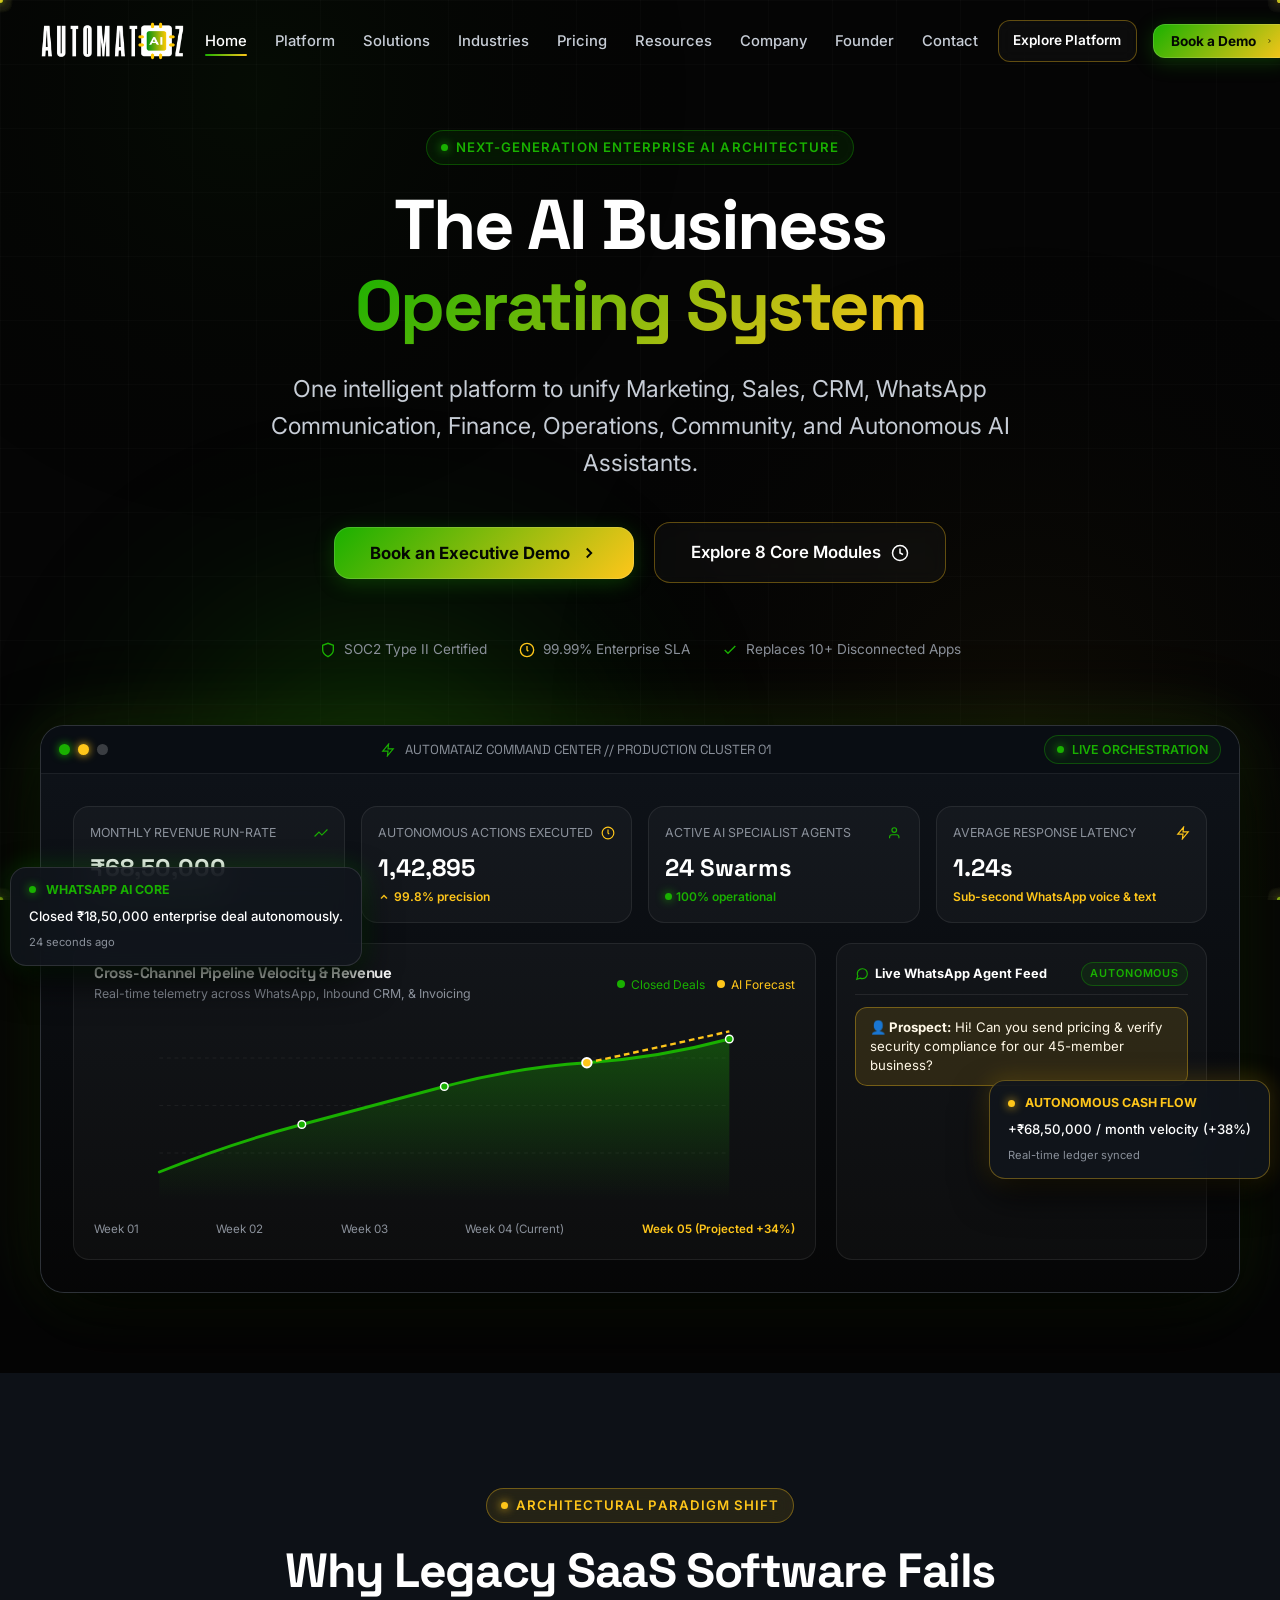
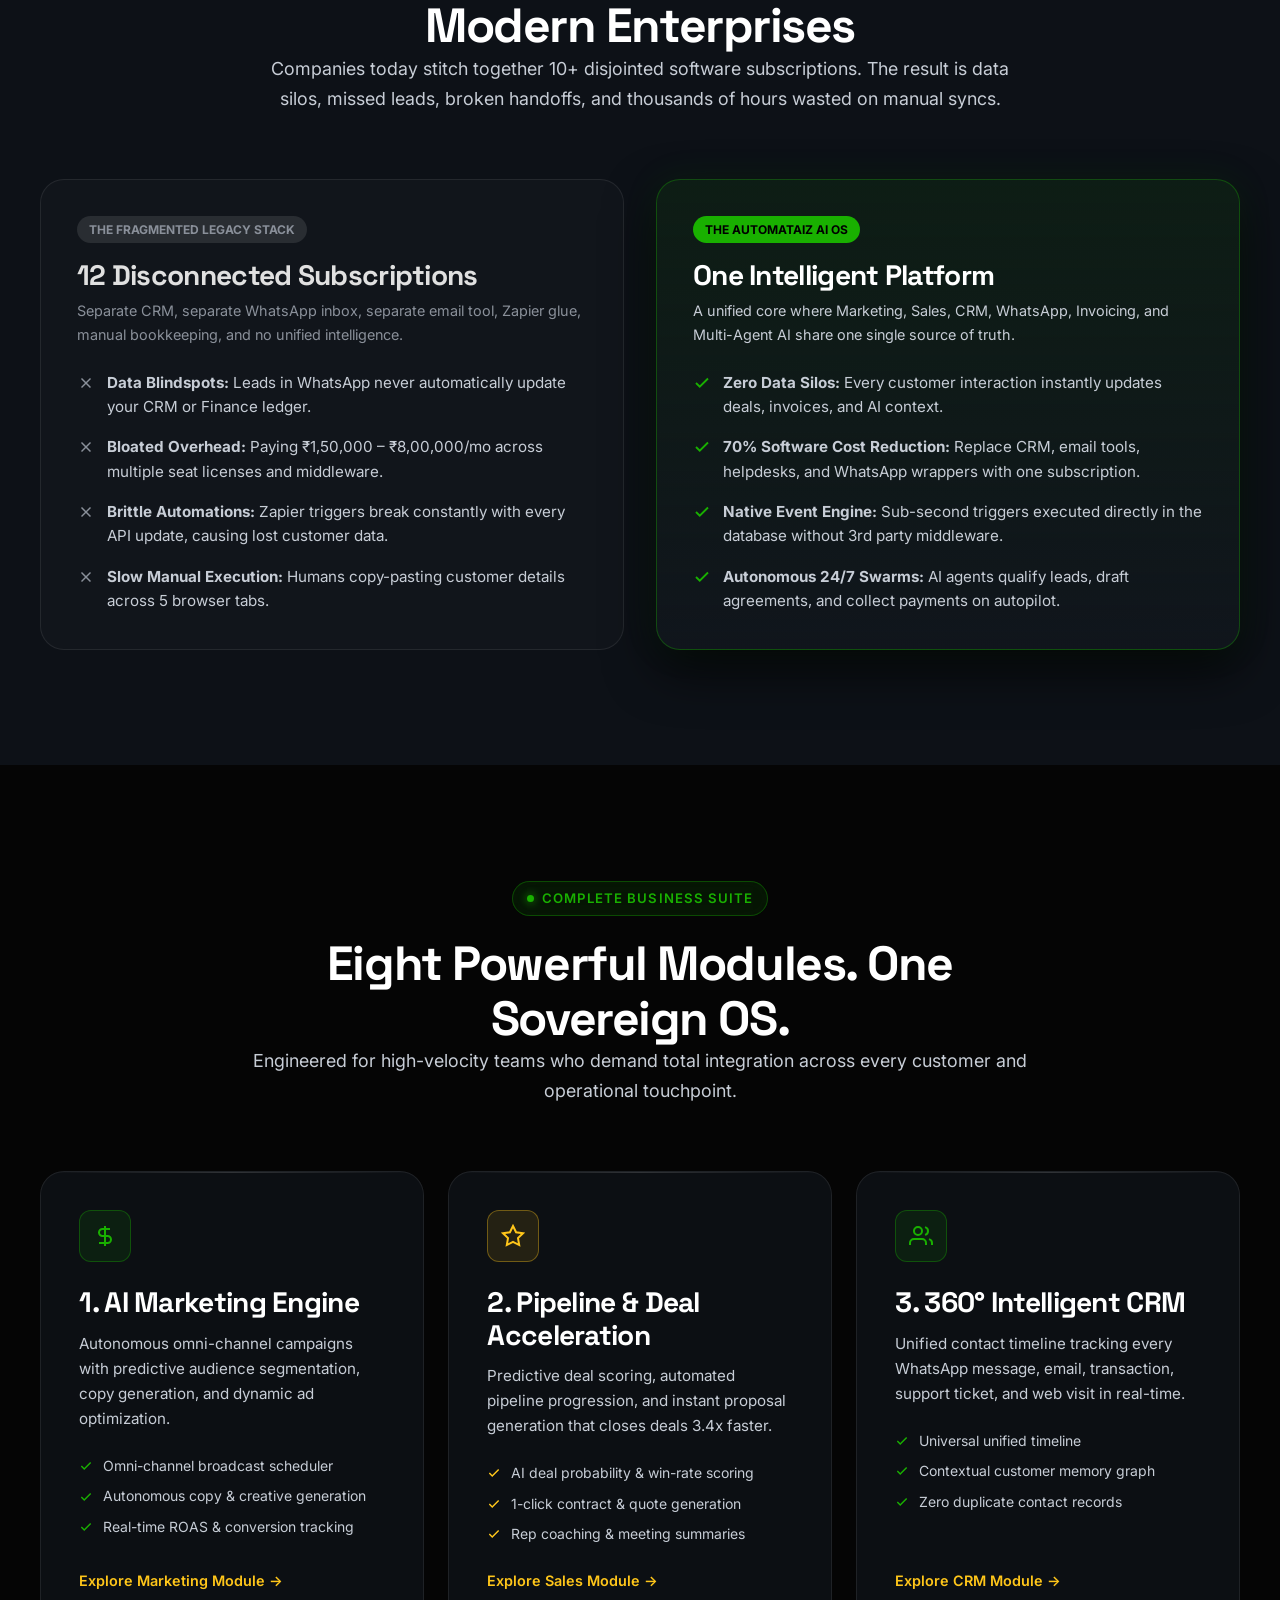
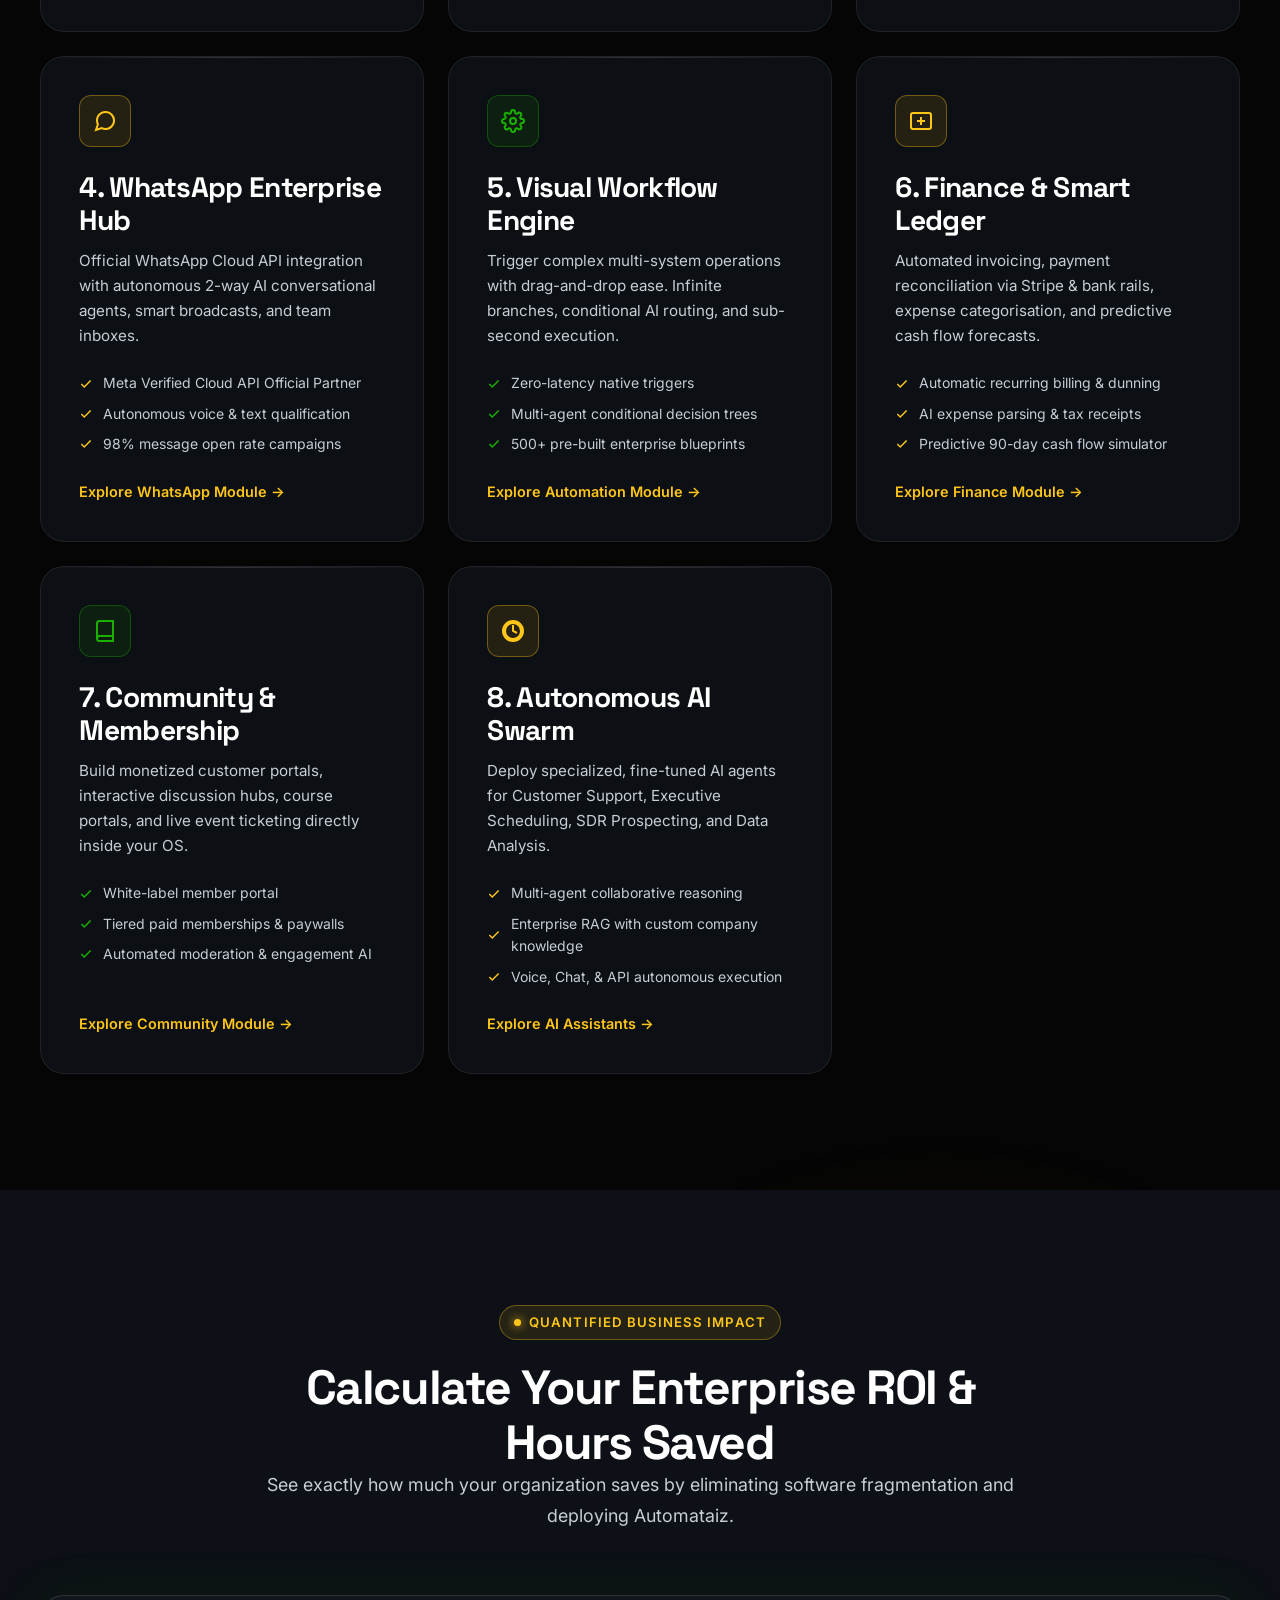
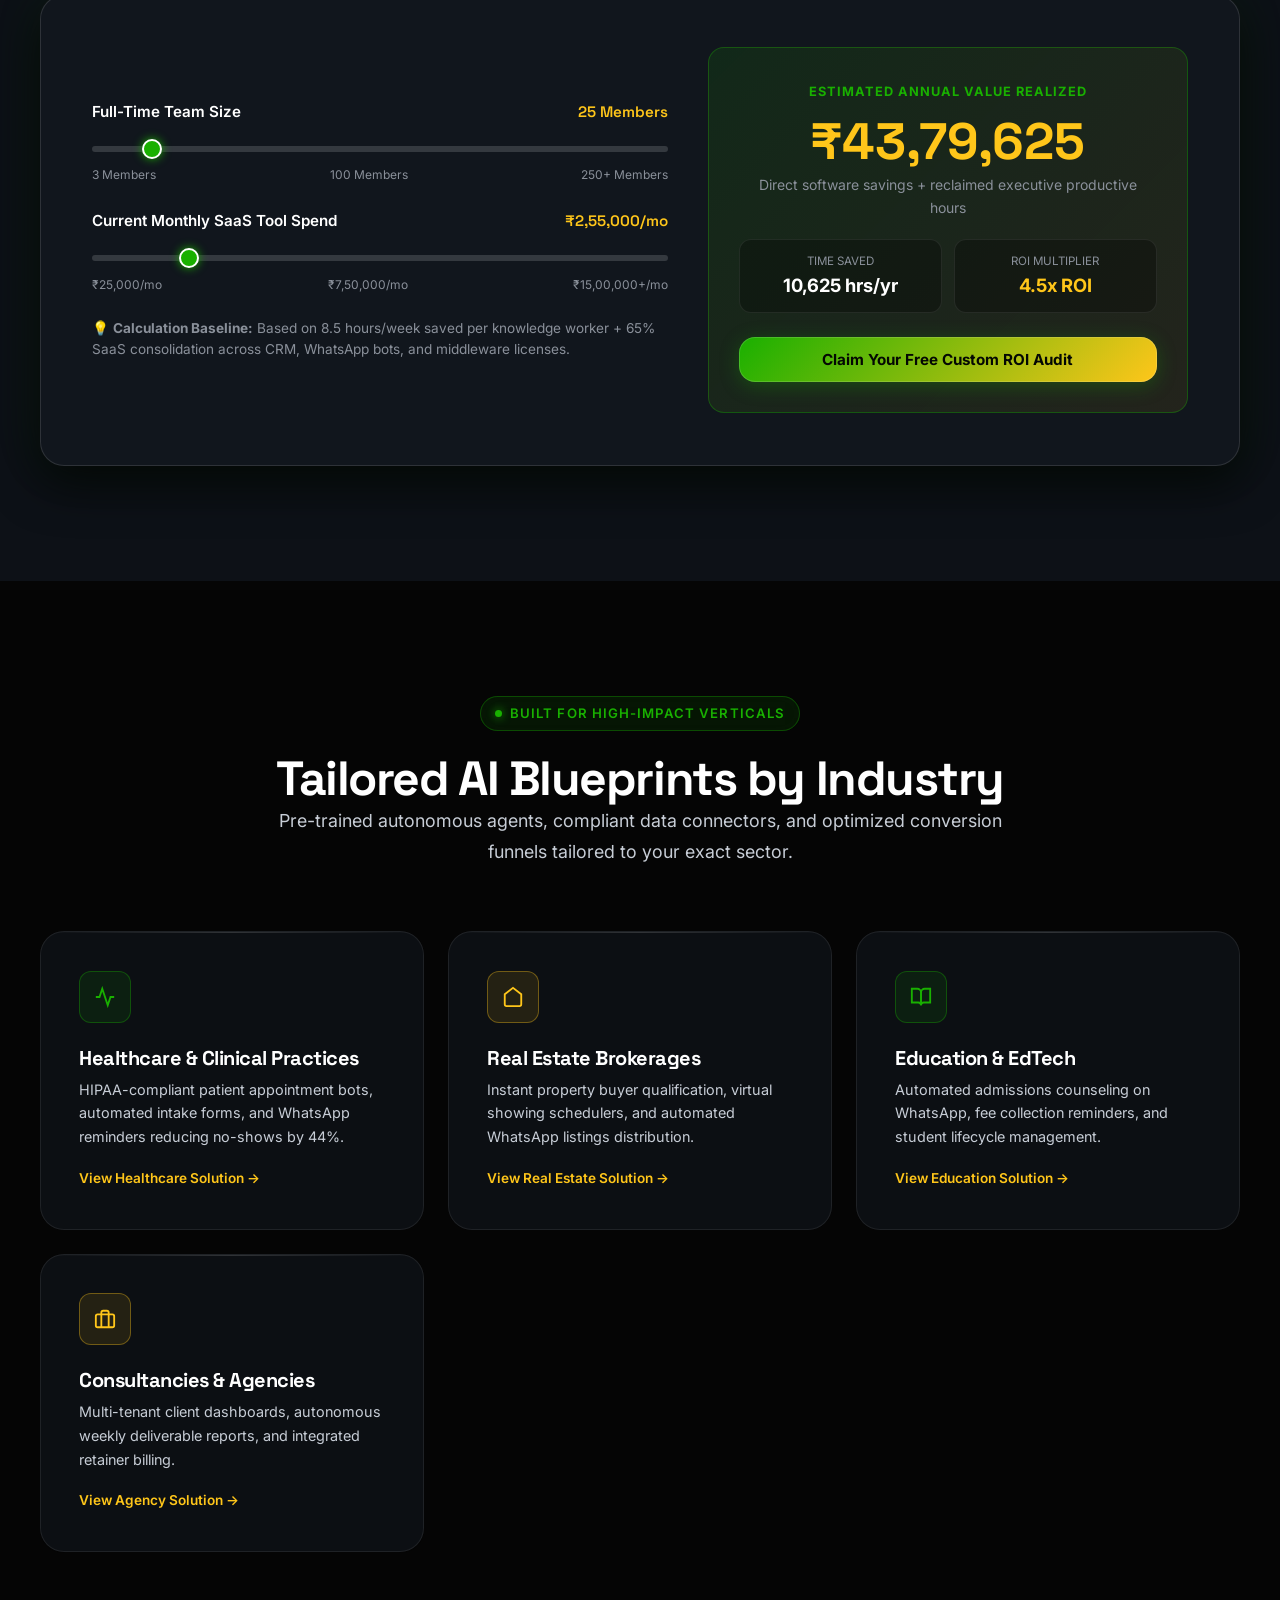
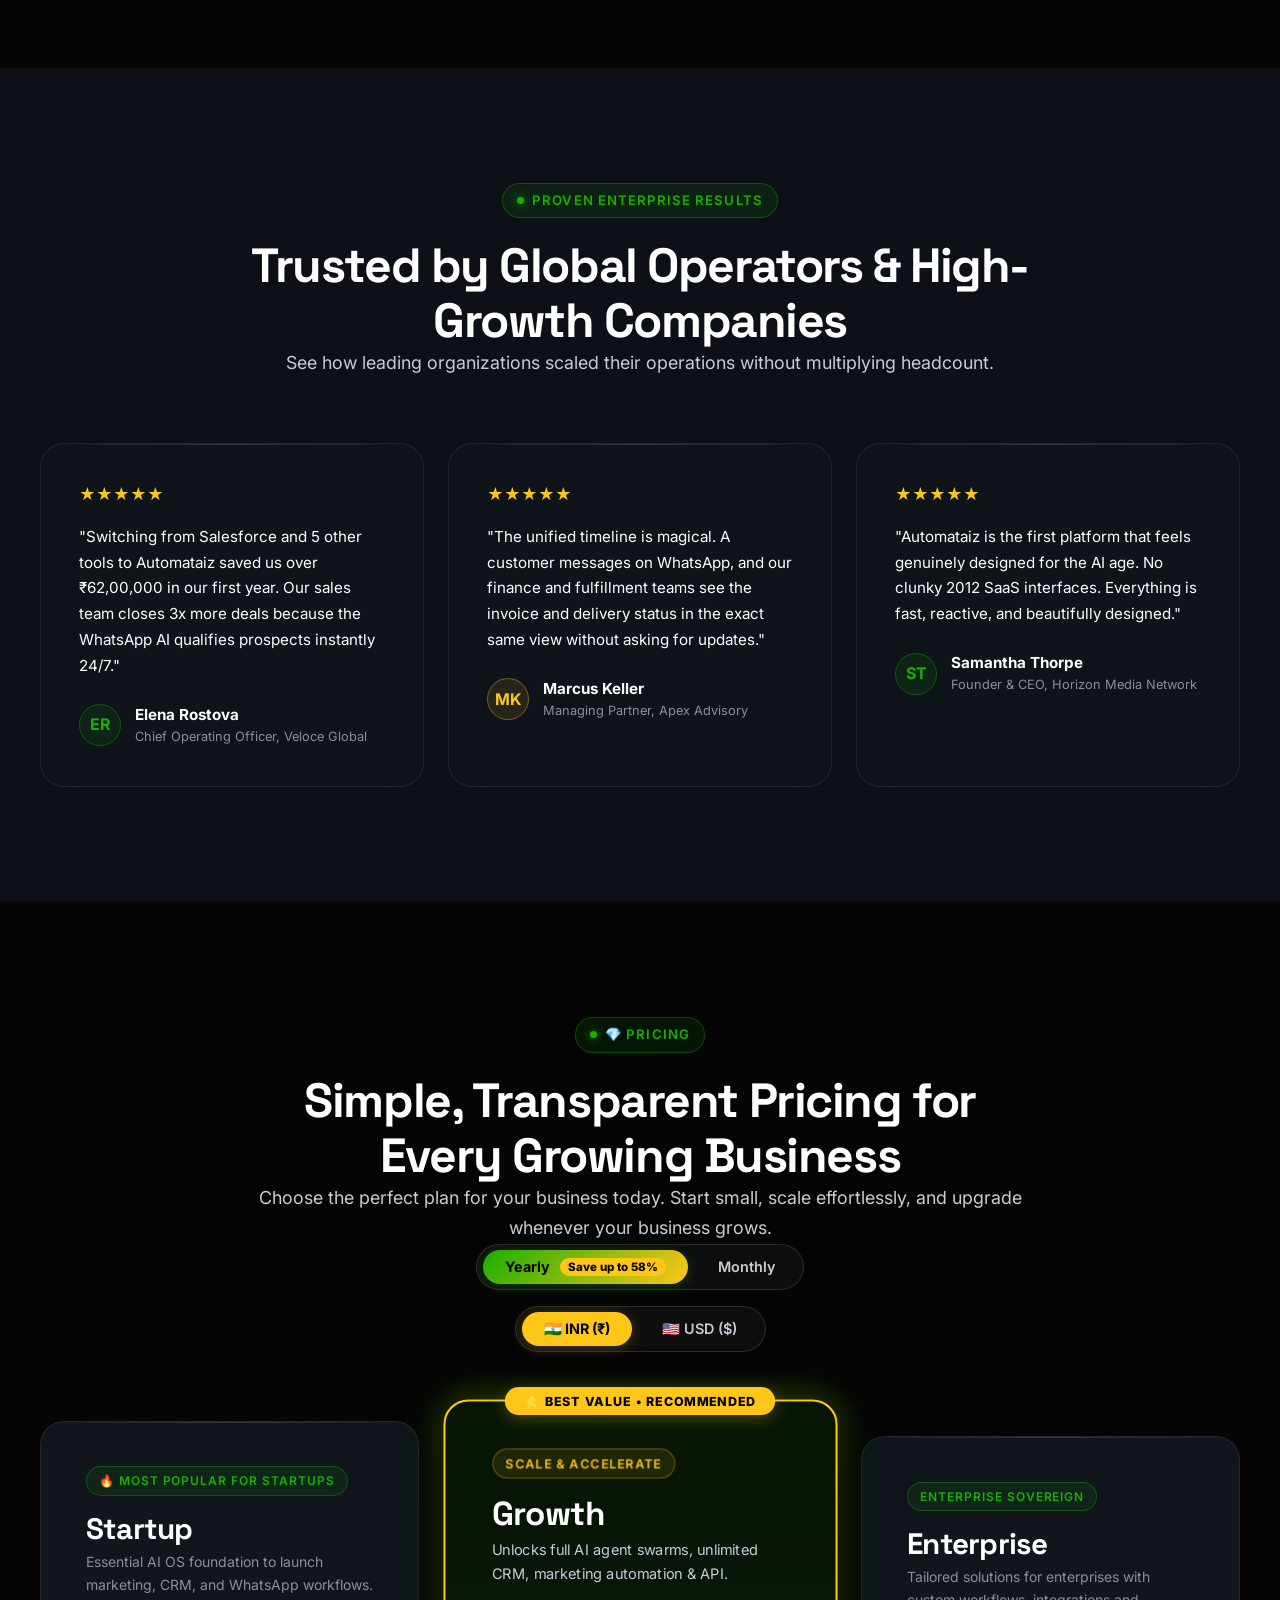
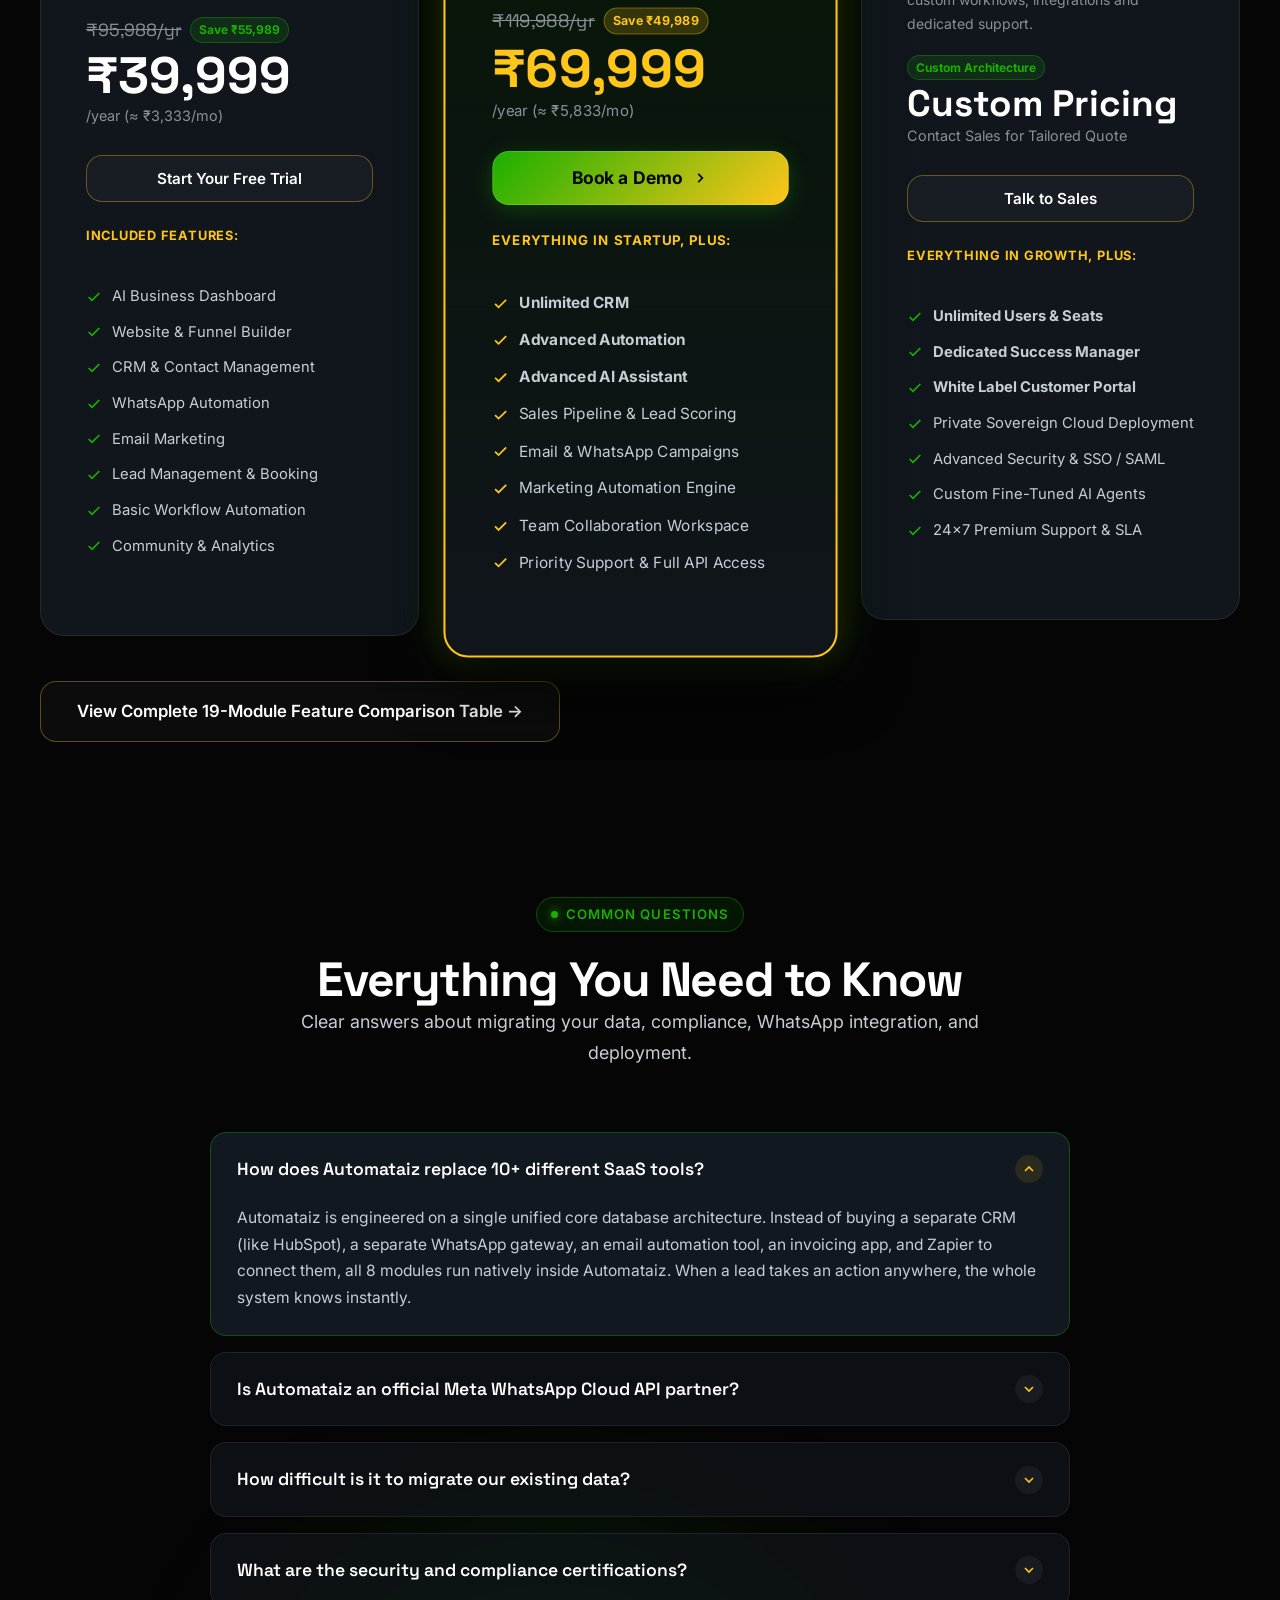
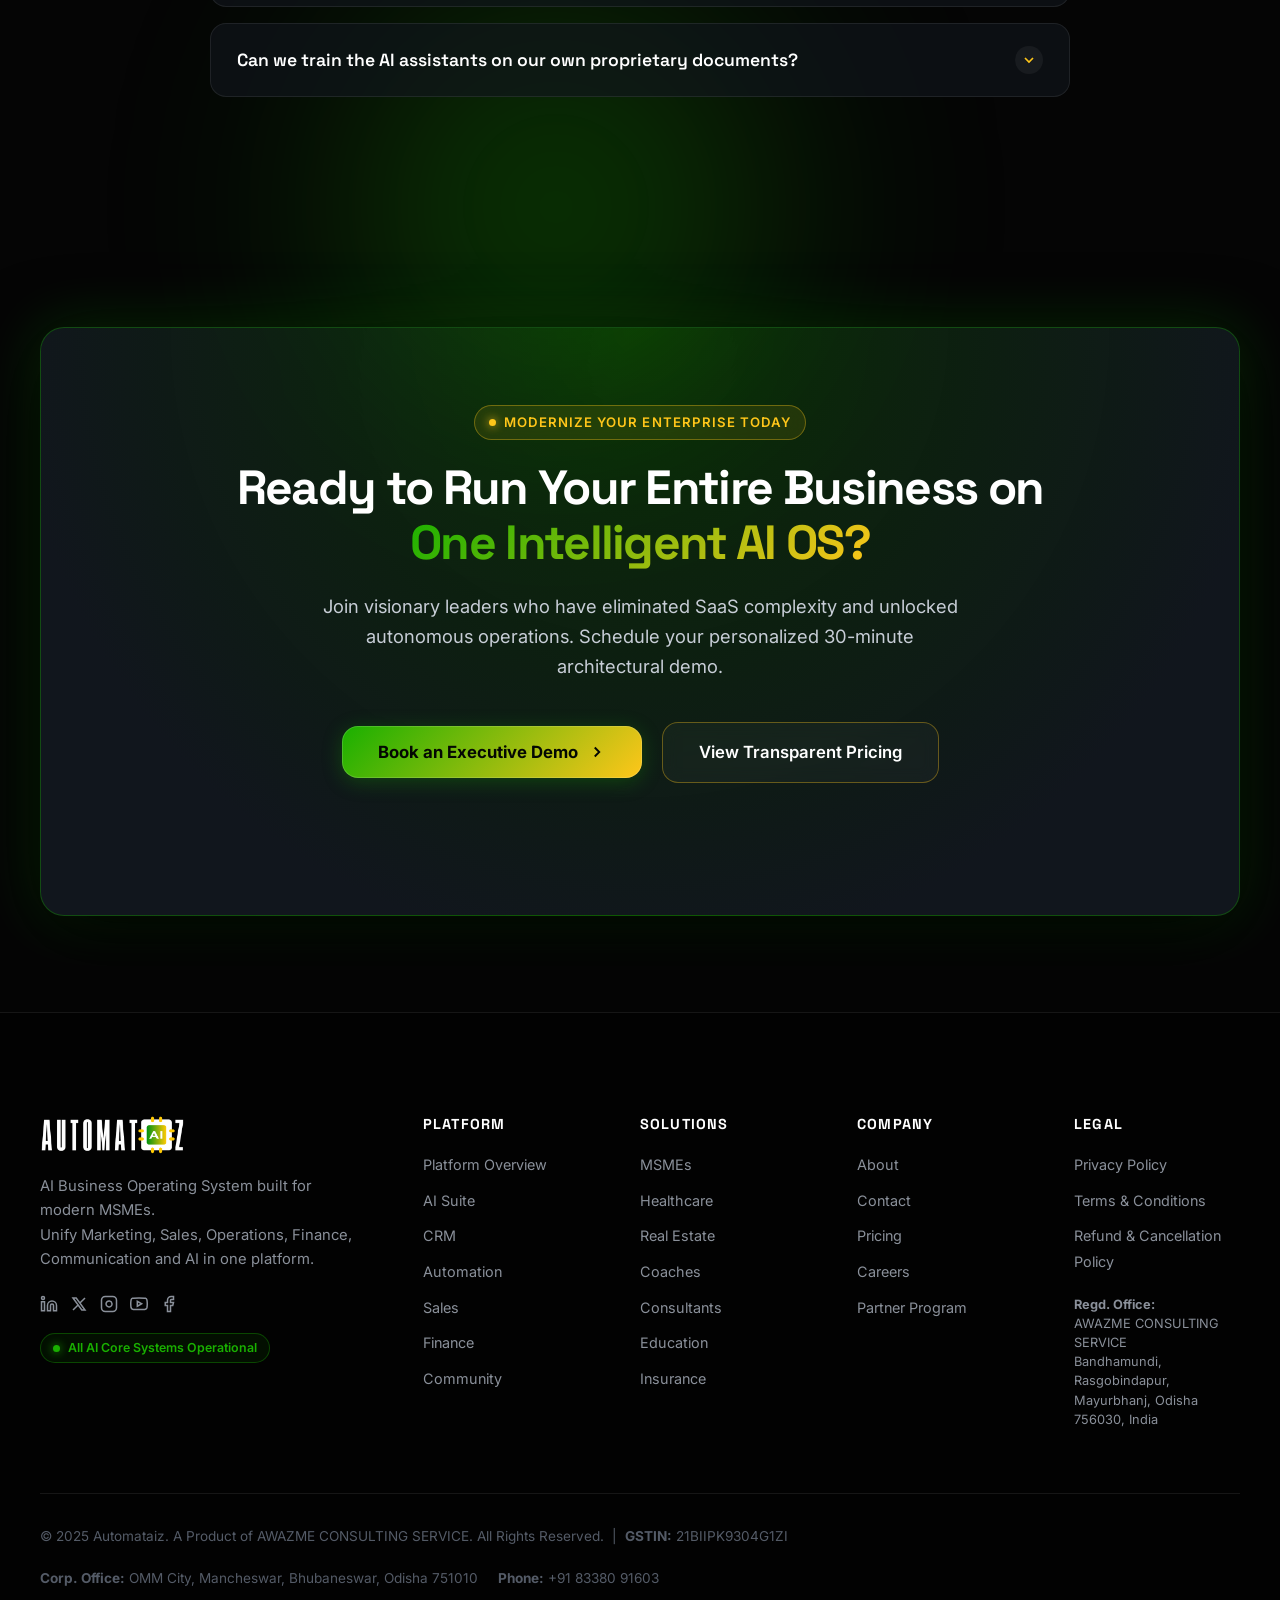
==== commit 9e5b4db0: "Update entire website metrics, pricing, dashboard and ROI calculator to Indian Rupees (INR ₹)" ====
--- a/index.html
+++ b/index.html
@@ -190,7 +190,7 @@
             <div class="pulse-dot"></div>
             <span style="font-size: 0.775rem; font-weight: 700; color: #19B000; text-transform: uppercase;">WhatsApp AI Core</span>
           </div>
-          <p style="font-size: 0.825rem; color: #FFFFFF; font-weight: 500;">Closed $24,500 enterprise deal autonomously.</p>
+          <p style="font-size: 0.825rem; color: #FFFFFF; font-weight: 500;">Closed ₹18,50,000 enterprise deal autonomously.</p>
           <span style="font-size: 0.7rem; color: var(--text-muted);">24 seconds ago</span>
         </div>
 
@@ -200,7 +200,7 @@
             <div class="pulse-dot yellow"></div>
             <span style="font-size: 0.775rem; font-weight: 700; color: #FFC61A; text-transform: uppercase;">Autonomous Cash Flow</span>
           </div>
-          <p style="font-size: 0.825rem; color: #FFFFFF; font-weight: 500;">+$842,500 / month velocity (+38%)</p>
+          <p style="font-size: 0.825rem; color: #FFFFFF; font-weight: 500;">+₹68,50,000 / month velocity (+38%)</p>
           <span style="font-size: 0.7rem; color: var(--text-muted);">Real-time ledger synced</span>
         </div>
 
@@ -230,7 +230,7 @@
                   <span>MONTHLY REVENUE RUN-RATE</span>
                   <svg width="14" height="14" viewBox="0 0 24 24" fill="none" stroke="#19B000" stroke-width="2"><polyline points="23 6 13.5 15.5 8.5 10.5 1 18"></polyline></svg>
                 </div>
-                <div class="dash-stat-val" id="dashRevenueCount">$842,500</div>
+                <div class="dash-stat-val" id="dashRevenueCount">₹68,50,000</div>
                 <div class="dash-stat-change">
                   <svg width="12" height="12" viewBox="0 0 24 24" fill="none" stroke="currentColor" stroke-width="3"><polyline points="18 15 12 9 6 15"></polyline></svg>
                   +42.8% this quarter
@@ -375,7 +375,7 @@
             </li>
             <li>
               <svg width="18" height="18" viewBox="0 0 24 24" fill="none" stroke="currentColor" stroke-width="2"><line x1="18" y1="6" x2="6" y2="18"></line><line x1="6" y1="6" x2="18" y2="18"></line></svg>
-              <span><strong>Bloated Overhead:</strong> Paying $2,000 - $10,000/mo across multiple seat licenses and middleware.</span>
+              <span><strong>Bloated Overhead:</strong> Paying ₹1,50,000 – ₹8,00,000/mo across multiple seat licenses and middleware.</span>
             </li>
             <li>
               <svg width="18" height="18" viewBox="0 0 24 24" fill="none" stroke="currentColor" stroke-width="2"><line x1="18" y1="6" x2="6" y2="18"></line><line x1="6" y1="6" x2="18" y2="18"></line></svg>
@@ -604,18 +604,18 @@
           <div class="roi-slider-group">
             <div class="roi-slider-label">
               <span>Current Monthly SaaS Tool Spend</span>
-              <span class="roi-slider-val" id="toolSpendDisplay">$3,500/mo</span>
-            </div>
-            <input type="range" min="300" max="20000" step="100" value="3500" class="range-slider" id="toolSpendSlider">
+              <span class="roi-slider-val" id="toolSpendDisplay">₹2,50,000/mo</span>
+            </div>
+            <input type="range" min="25000" max="1500000" step="10000" value="250000" class="range-slider" id="toolSpendSlider">
             <div style="display: flex; justify-content: space-between; font-size: 0.75rem; color: var(--text-muted); margin-top: 6px;">
-              <span>$300/mo</span>
-              <span>$10,000/mo</span>
-              <span>$20,000+/mo</span>
+              <span>₹25,000/mo</span>
+              <span>₹7,50,000/mo</span>
+              <span>₹15,00,000+/mo</span>
             </div>
           </div>
 
           <div style="font-size: 0.85rem; color: var(--text-muted); margin-top: 20px; line-height: 1.6;">
-            💡 <strong>Calculation Baseline:</strong> Based on 8.5 hours/week saved per knowledge worker + 65% SaaS consolidation across CRM, WhatsApp bots, and Zapier licenses.
+            💡 <strong>Calculation Baseline:</strong> Based on 8.5 hours/week saved per knowledge worker + 65% SaaS consolidation across CRM, WhatsApp bots, and middleware licenses.
           </div>
         </div>
 
@@ -624,7 +624,7 @@
           <span style="font-size: 0.8rem; font-weight: 700; text-transform: uppercase; letter-spacing: 0.08em; color: #19B000;">
             Estimated Annual Value Realized
           </span>
-          <div class="roi-big-stat" id="roiAnnualSavings">$209,725</div>
+          <div class="roi-big-stat" id="roiAnnualSavings">₹18,50,000</div>
           <p class="roi-stat-sub">Direct software savings + reclaimed executive productive hours</p>
 
           <div style="display: grid; grid-template-columns: 1fr 1fr; gap: 12px; margin-bottom: 24px;">
@@ -718,7 +718,7 @@
             ★★★★★
           </div>
           <p style="font-size: 0.95rem; color: var(--text-primary); margin-bottom: 1.5rem; line-height: 1.7;">
-            "Switching from Salesforce and 5 other tools to Automataiz saved us over $78,000 in our first year. Our sales team closes 3x more deals because the WhatsApp AI qualifies prospects instantly 24/7."
+            "Switching from Salesforce and 5 other tools to Automataiz saved us over ₹62,00,000 in our first year. Our sales team closes 3x more deals because the WhatsApp AI qualifies prospects instantly 24/7."
           </p>
           <div style="display: flex; align-items: center; gap: 14px;">
             <div style="width: 42px; height: 42px; border-radius: 50%; background: var(--green-subtle); border: 1px solid var(--green-border); display: flex; align-items: center; justify-content: center; font-weight: 700; color: #19B000;">
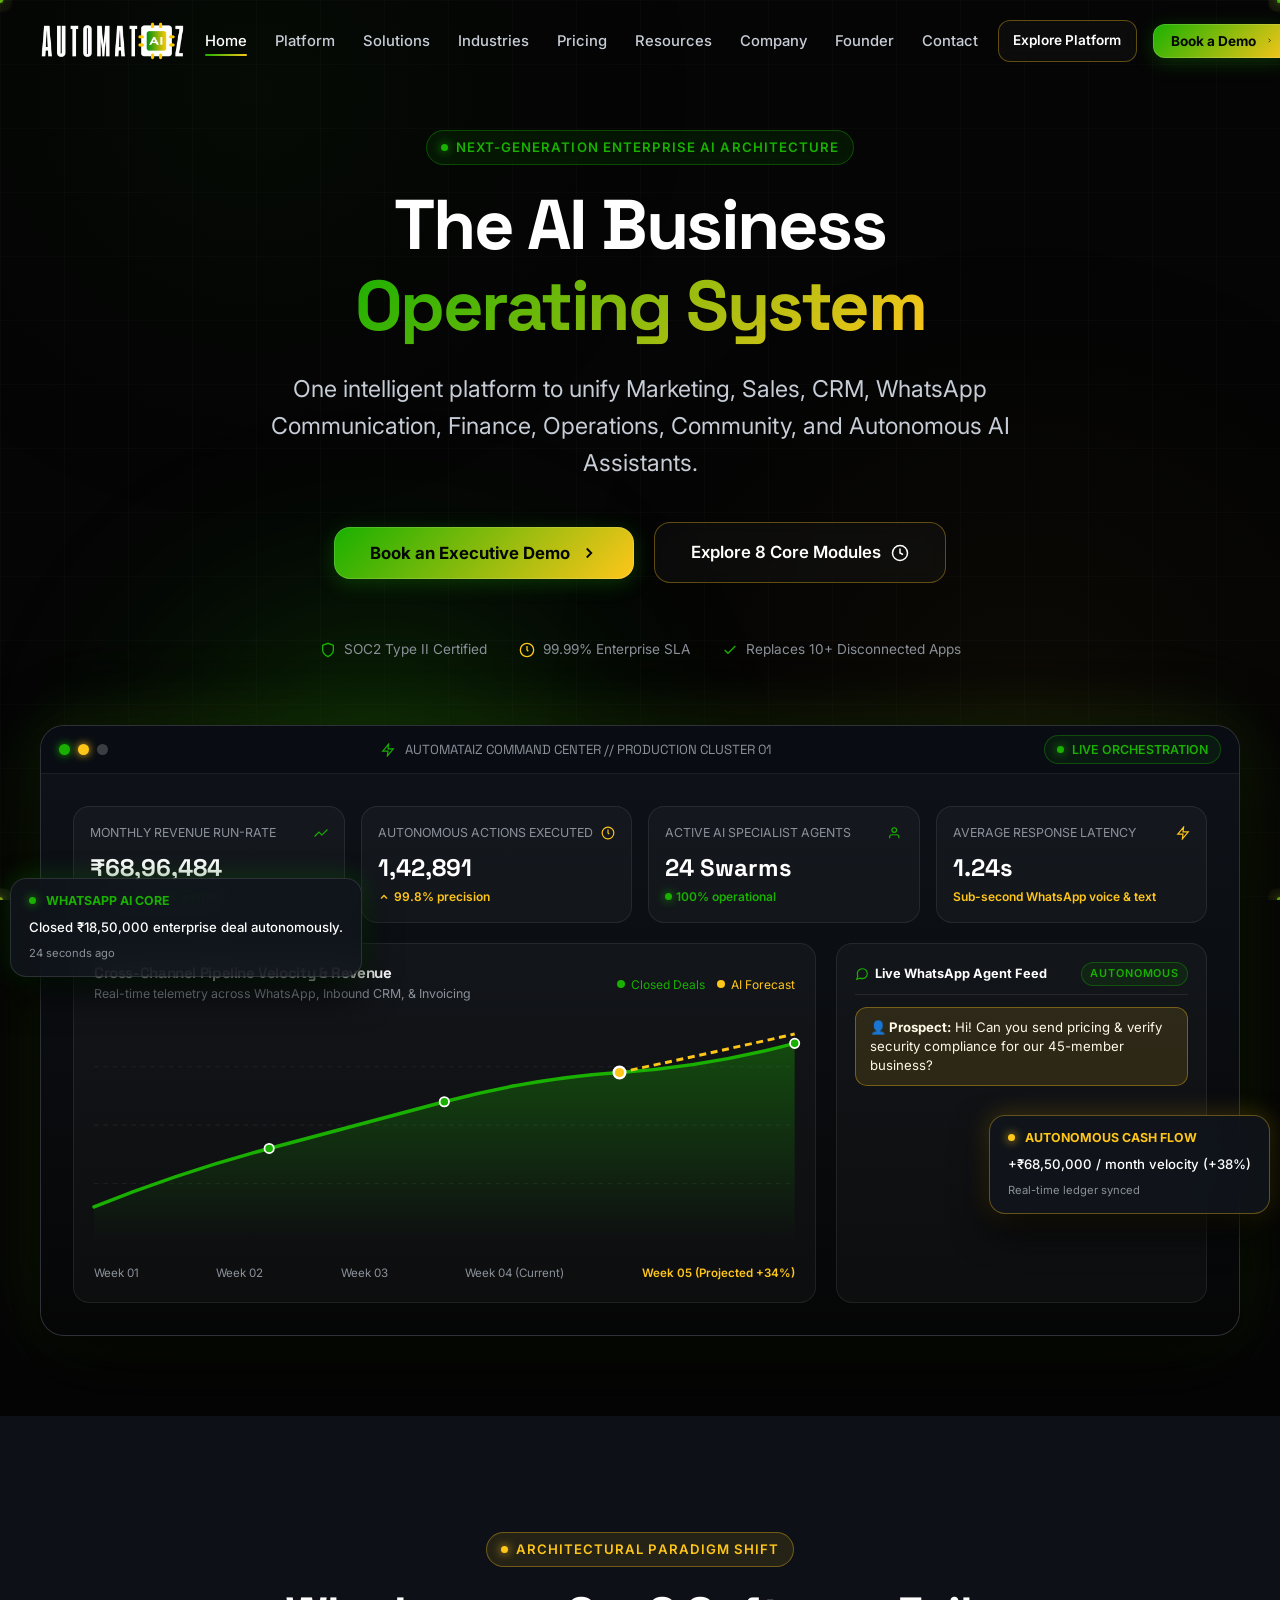
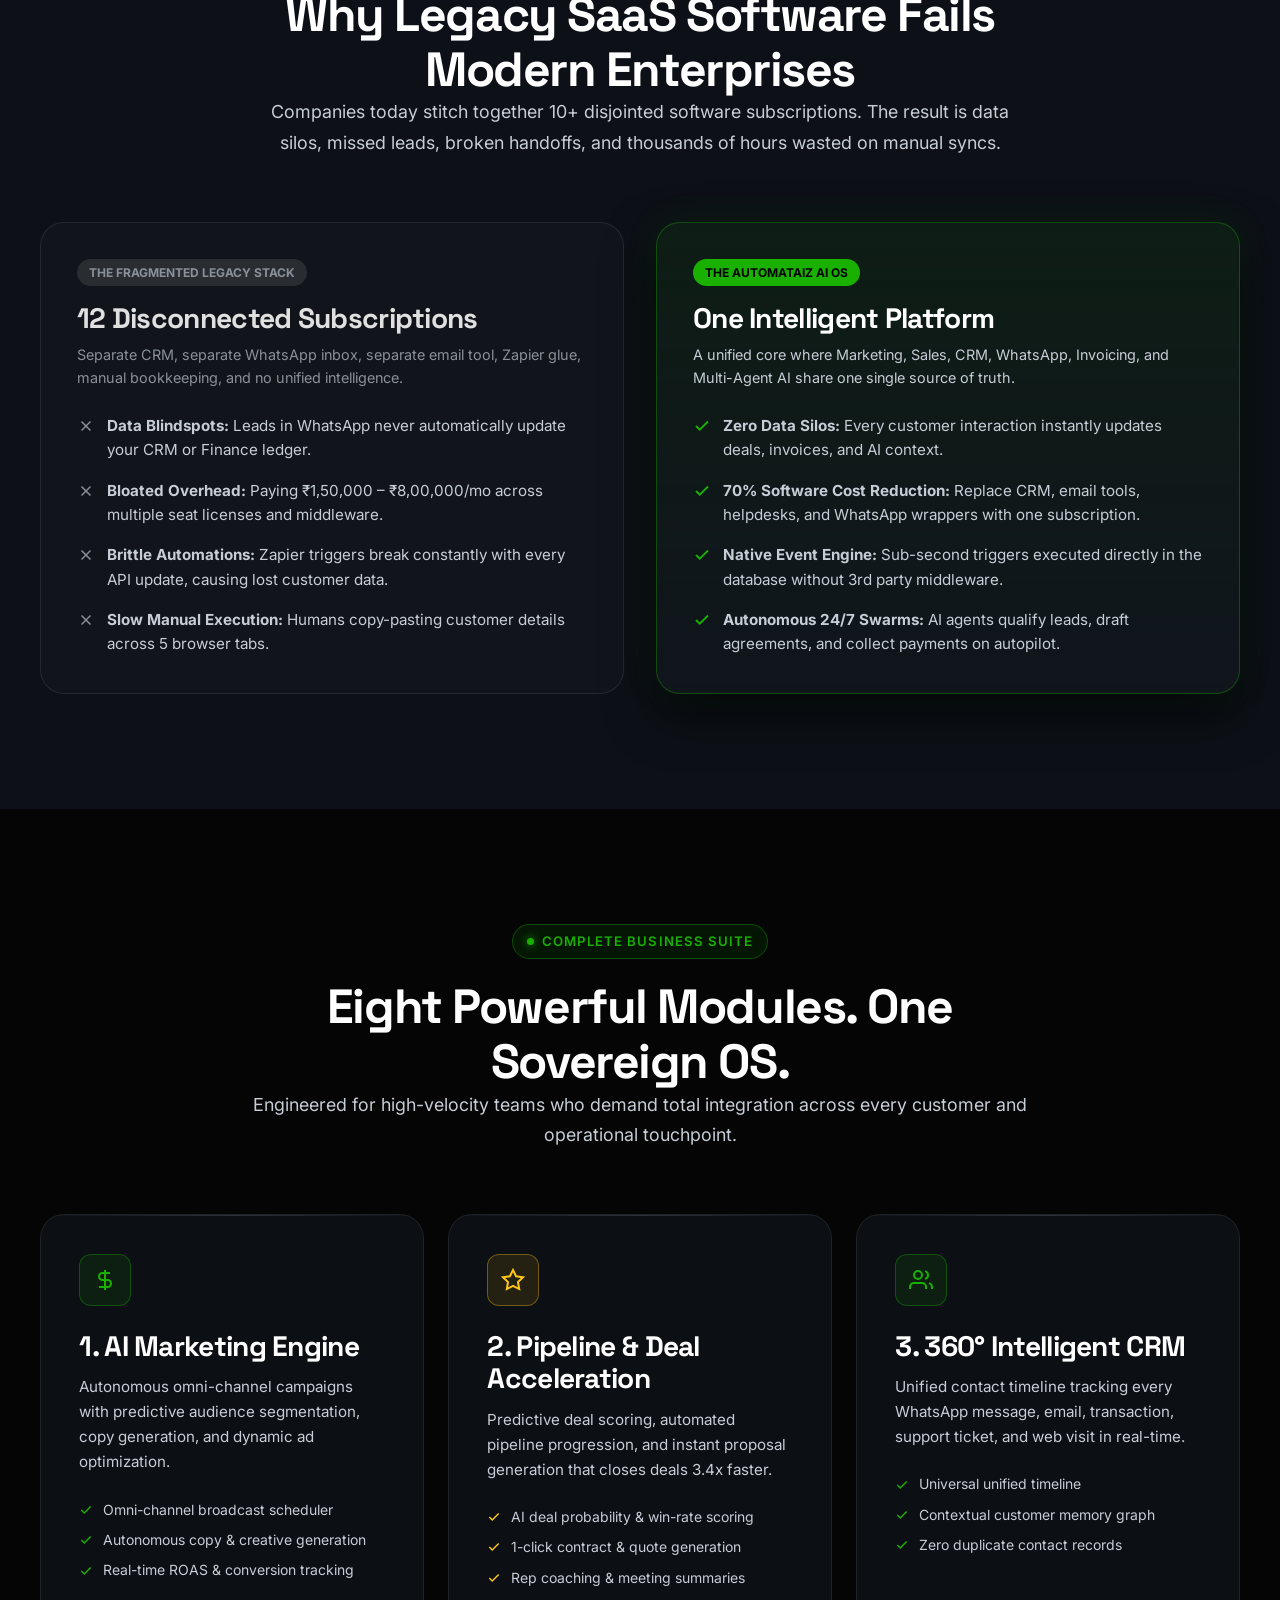
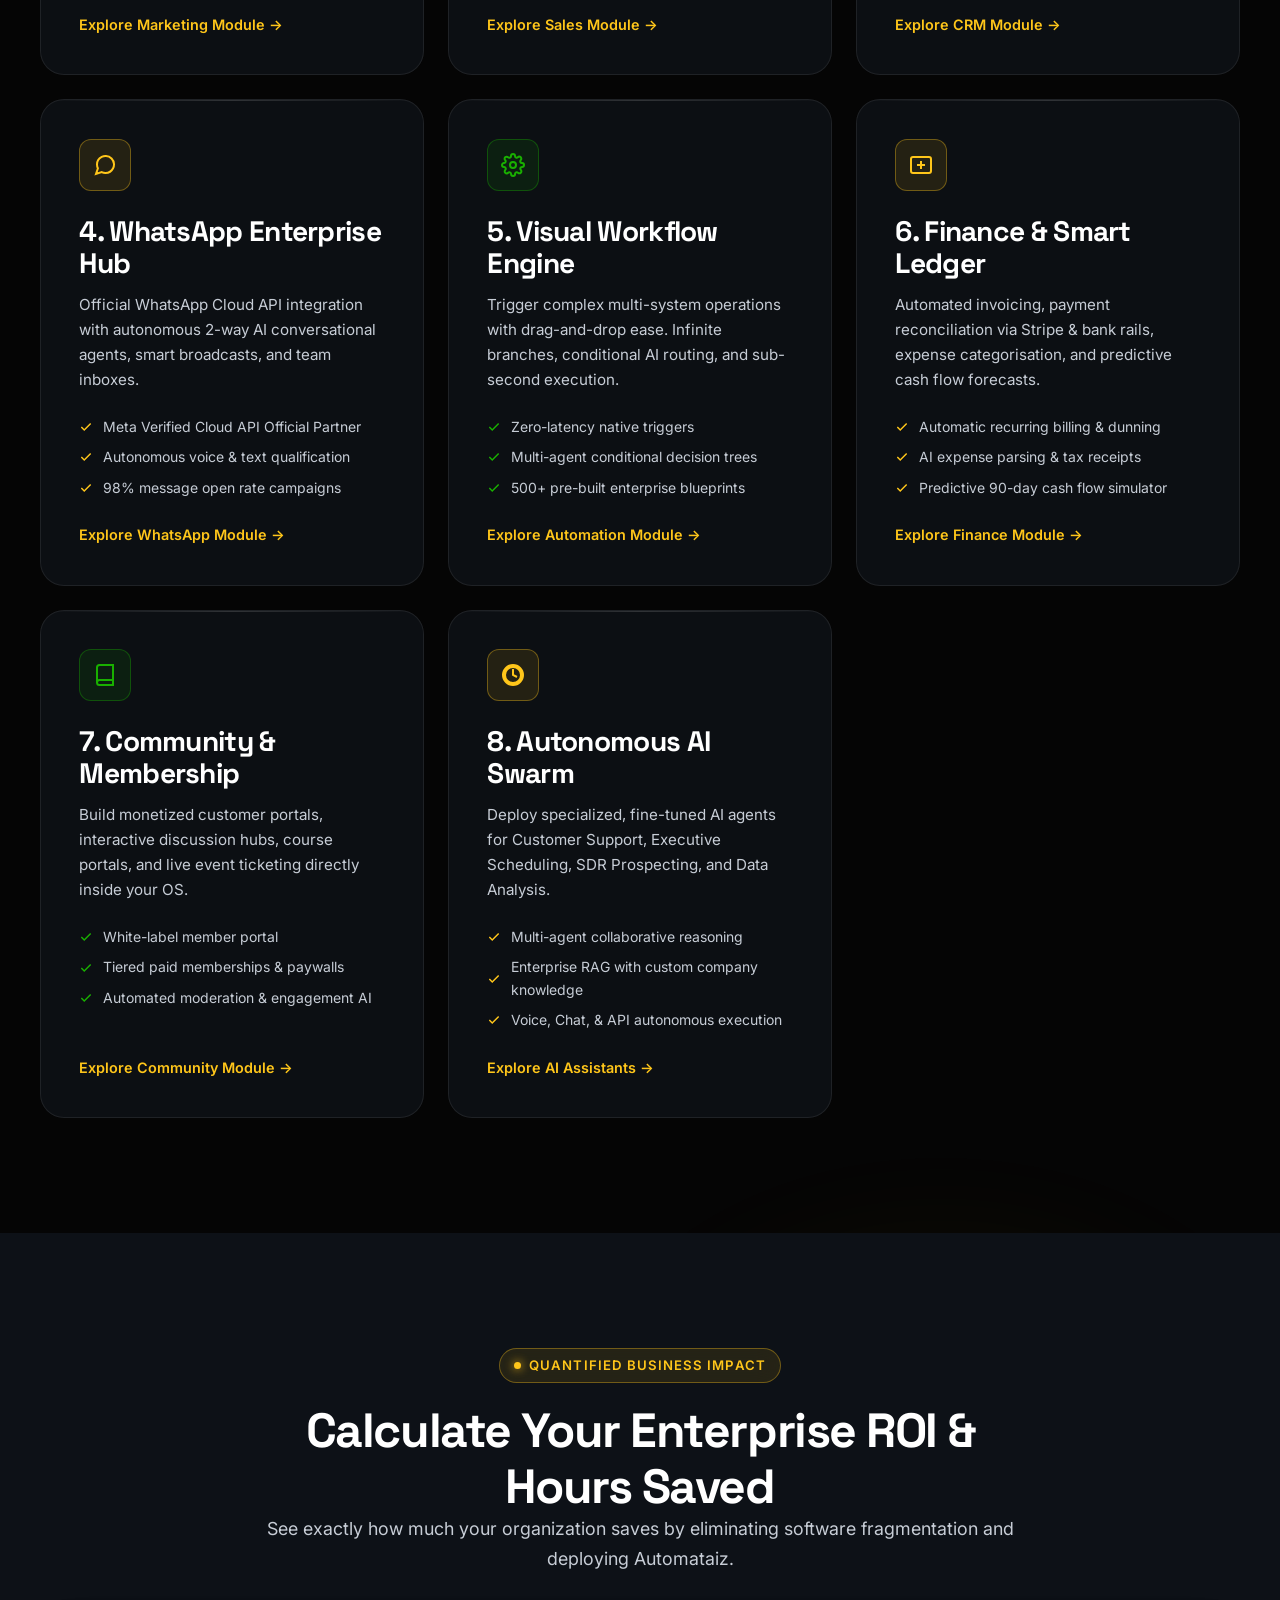
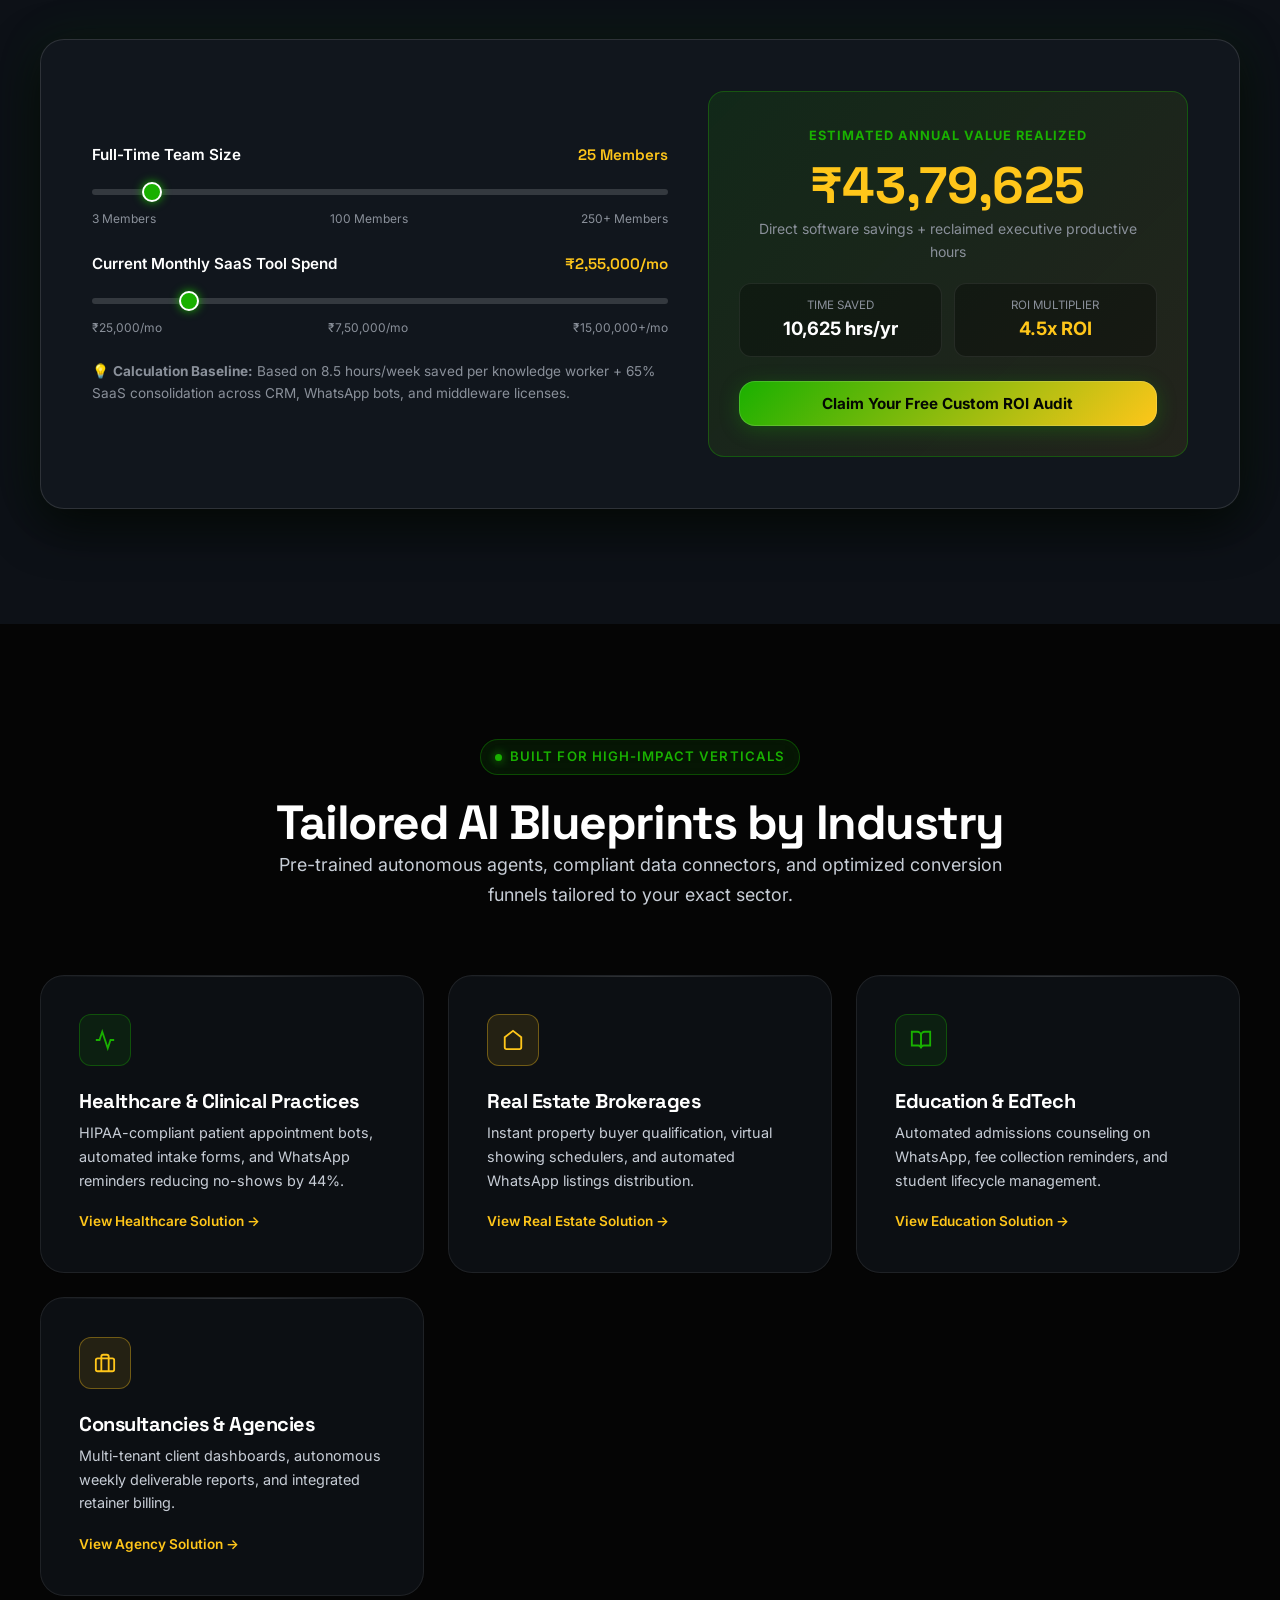
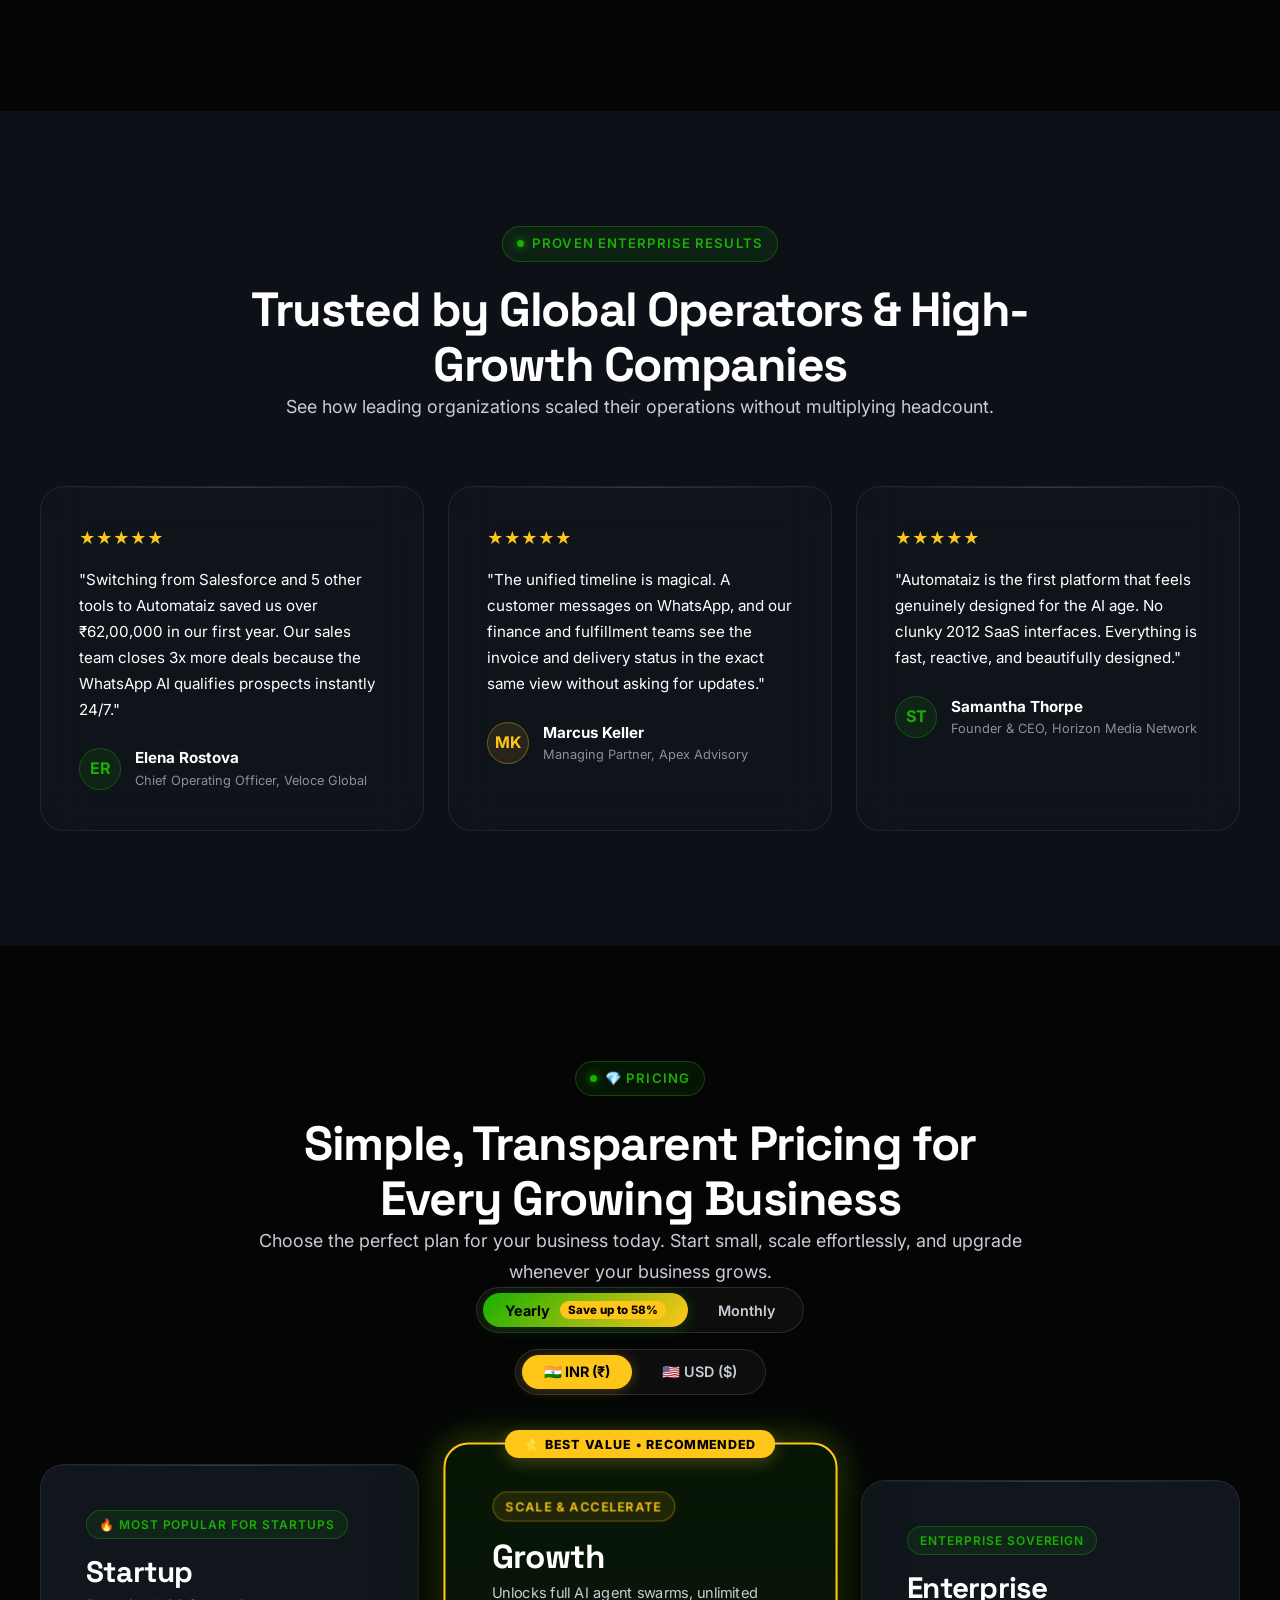
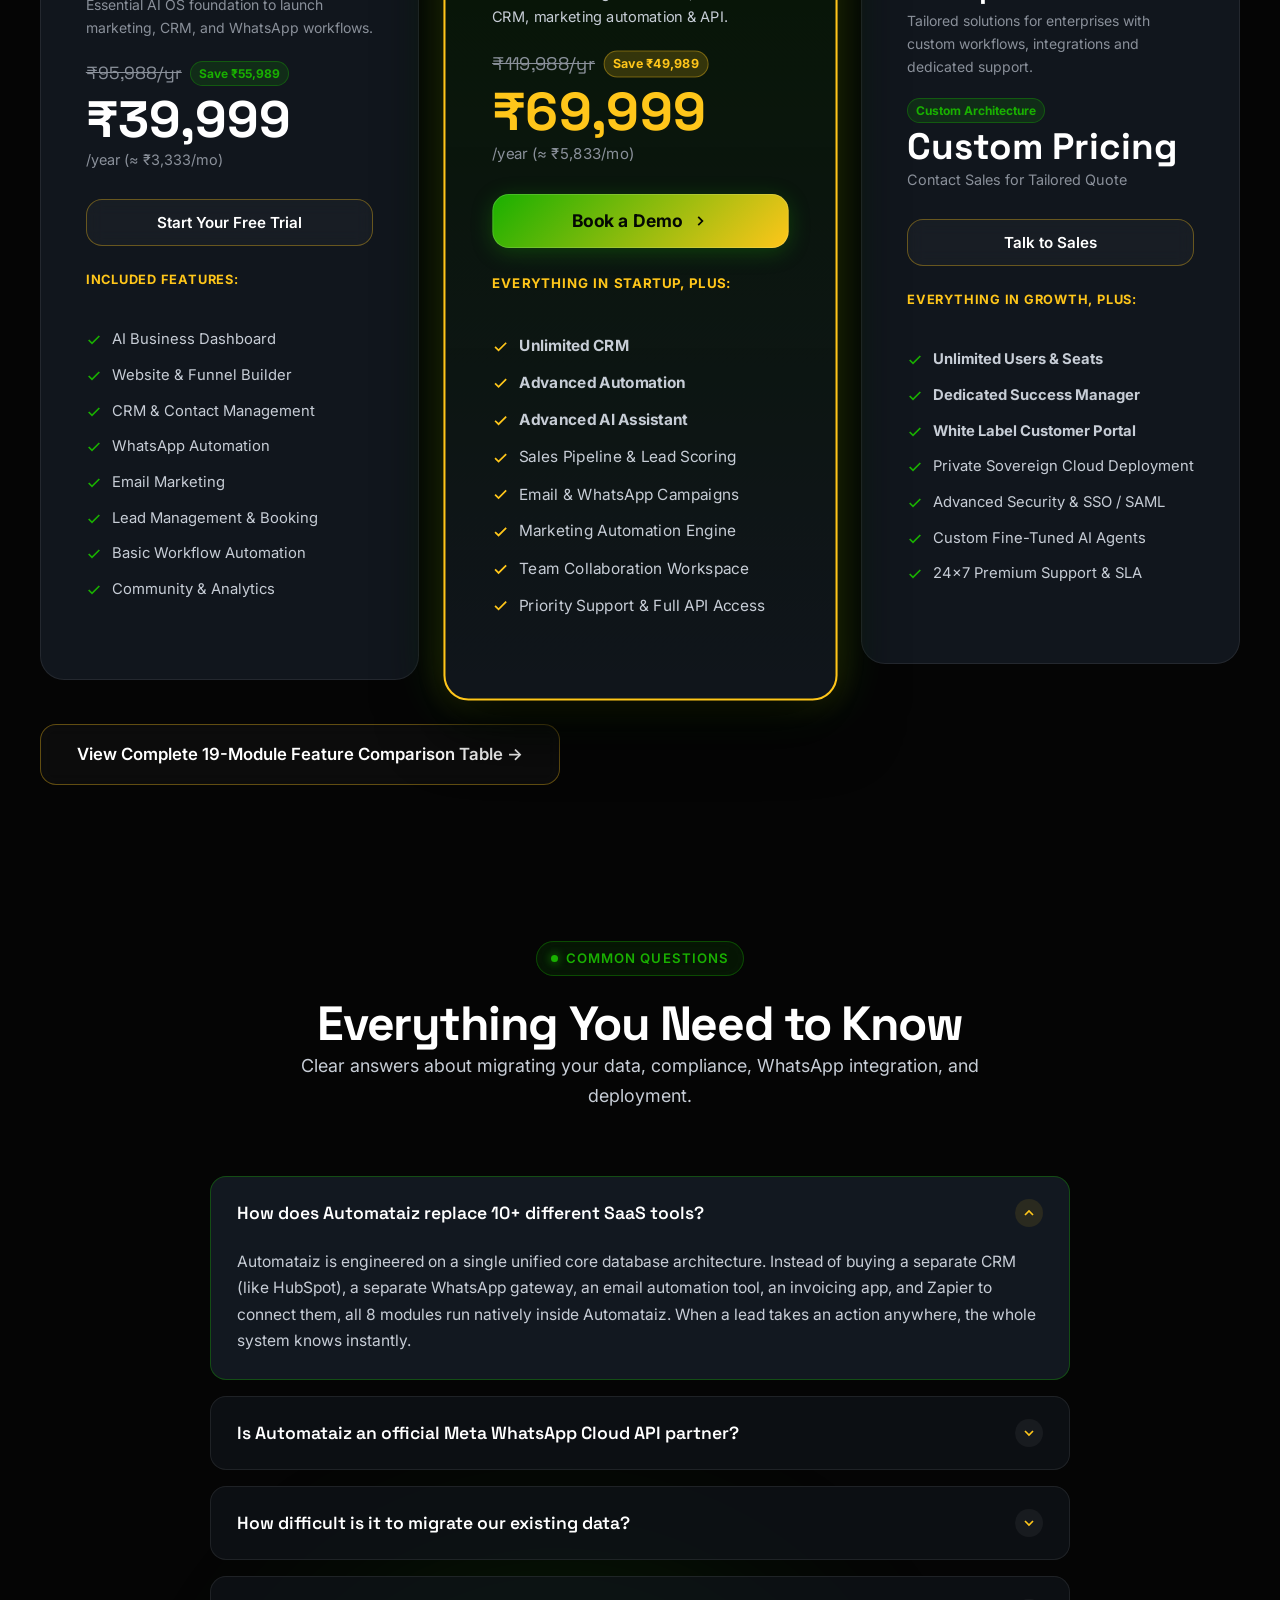
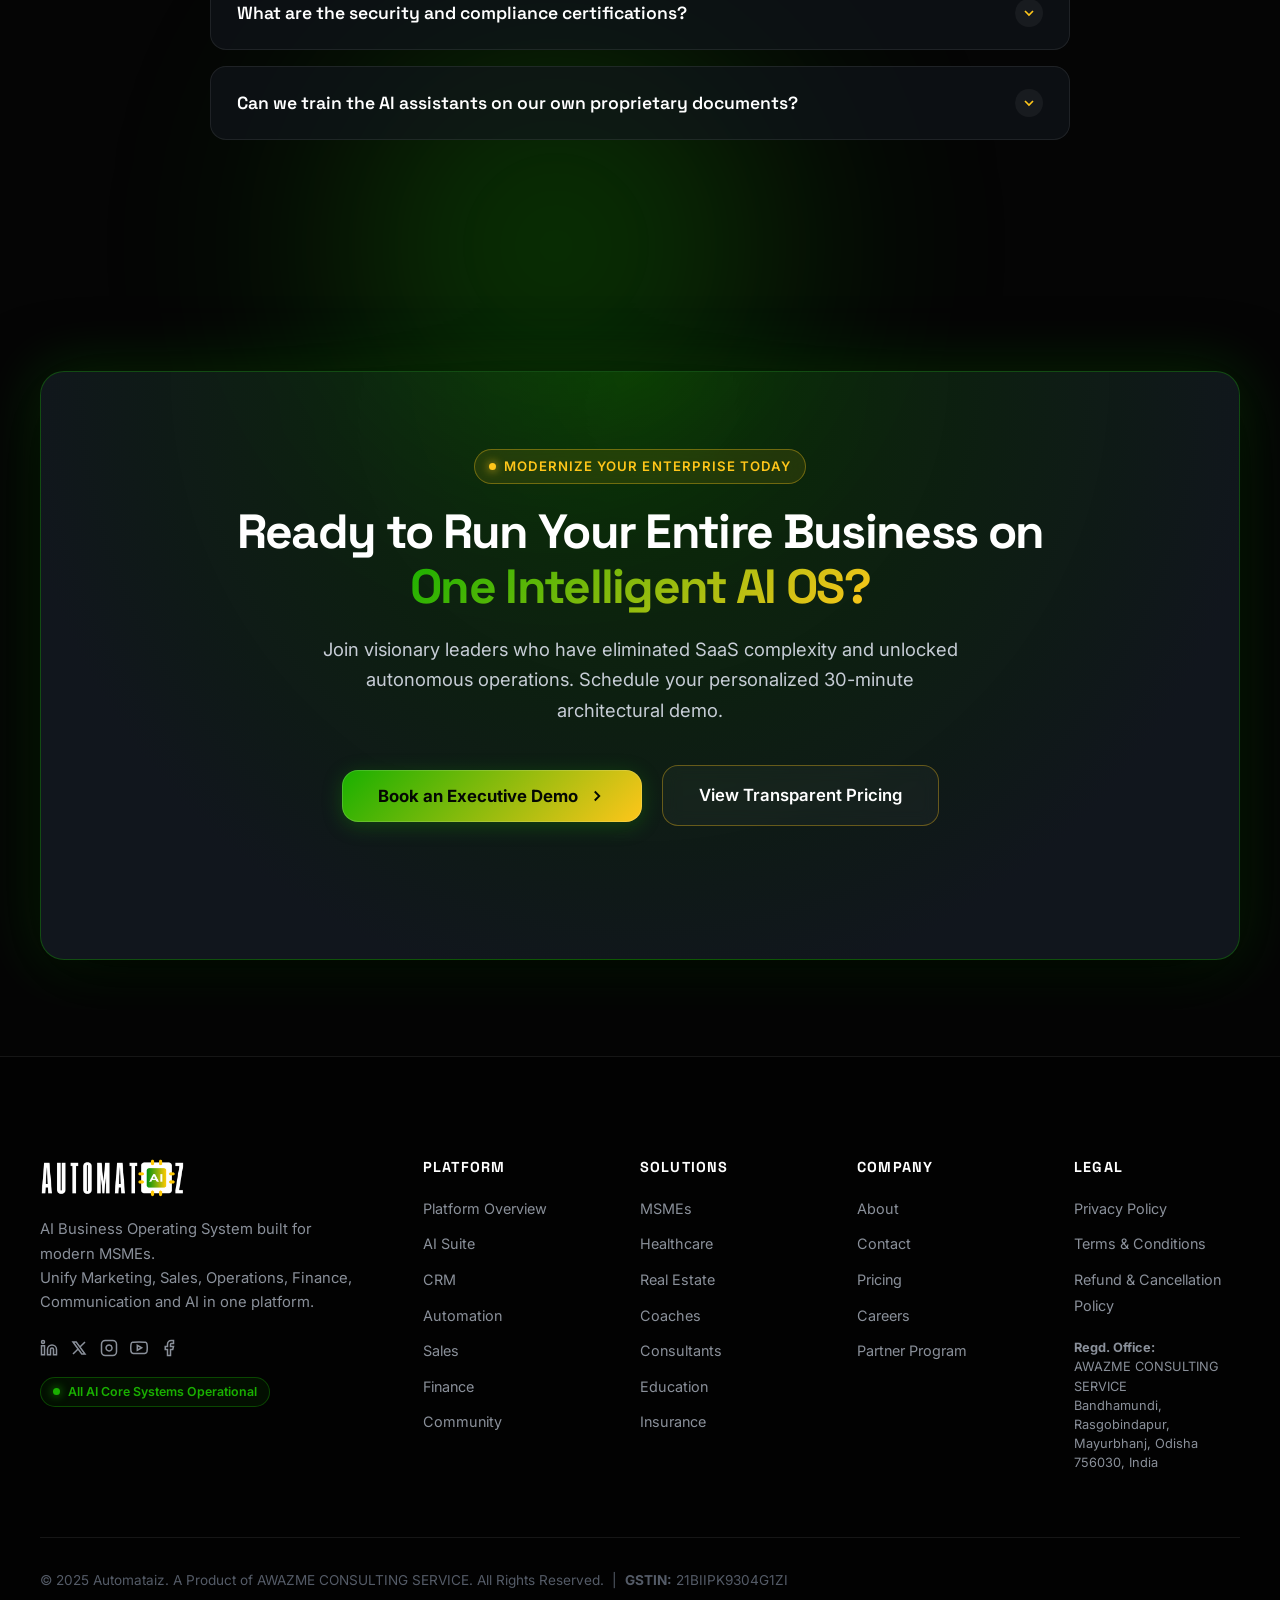
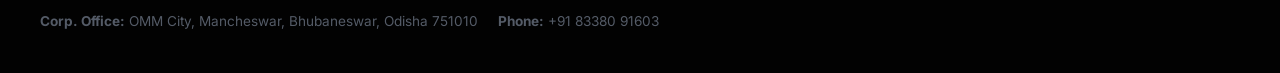
==== commit 75248336: "Add Google Search Console verification HTML file and meta tag" ====
--- a/index.html
+++ b/index.html
@@ -5,6 +5,7 @@
   <meta name="viewport" content="width=device-width, initial-scale=1.0">
   <title>AUTOMATAIZ – The AI Business Operating System | Marketing, Sales, CRM & Autonomous Operations</title>
   <meta name="description" content="One unified, intelligent platform to run Marketing, Sales, CRM, WhatsApp, Finance, Operations, Community, and Autonomous AI Assistants. Enterprise-grade AI infrastructure.">
+  <meta name="google-site-verification" content="googleb52c0f958dd287d0">
   
   <!-- Favicon PNG -->
   <link rel="icon" type="image/png" href="assets/favicon.png">
--- a/css/style.css
+++ b/css/style.css
@@ -615,15 +615,24 @@
 /* Mobile Nav Toggle */
 .mobile-toggle {
   display: none;
-  background: none;
+  background: rgba(255, 255, 255, 0.04);
   border: 1px solid var(--border-subtle);
   border-radius: var(--radius-md);
   color: var(--text-primary);
-  width: 42px;
-  height: 42px;
+  width: 44px;
+  height: 44px;
   align-items: center;
   justify-content: center;
   cursor: pointer;
+  transition: all var(--transition-fast);
+  flex-shrink: 0;
+  -webkit-tap-highlight-color: transparent;
+}
+
+.mobile-toggle:hover {
+  background: rgba(25, 176, 0, 0.12);
+  border-color: var(--green-border);
+  color: #FFFFFF;
 }
 
 /* Mobile Drawer */
@@ -633,12 +642,22 @@
   top: 72px;
   left: 0;
   width: 100%;
-  background: rgba(5, 5, 5, 0.96);
-  backdrop-filter: blur(24px);
-  -webkit-backdrop-filter: blur(24px);
-  border-bottom: 1px solid var(--border-subtle);
-  padding: 24px 20px 32px;
+  max-height: calc(100vh - 72px);
+  overflow-y: auto;
+  -webkit-overflow-scrolling: touch;
+  background: rgba(5, 5, 5, 0.98);
+  backdrop-filter: blur(28px);
+  -webkit-backdrop-filter: blur(28px);
+  border-bottom: 1px solid var(--border-glass);
+  padding: 20px 20px 36px;
   z-index: 999;
+  box-shadow: 0 20px 60px rgba(0, 0, 0, 0.95);
+  animation: slideDrawer 0.25s cubic-bezier(0.16, 1, 0.3, 1) forwards;
+}
+
+@keyframes slideDrawer {
+  from { opacity: 0; transform: translateY(-10px); }
+  to { opacity: 1; transform: translateY(0); }
 }
 
 .mobile-drawer.open {
@@ -647,13 +666,28 @@
 
 .mobile-drawer .nav-menu {
   flex-direction: column;
-  align-items: flex-start;
-  gap: 16px;
-  margin-bottom: 24px;
+  align-items: stretch;
+  gap: 6px;
+  margin-bottom: 20px;
 }
 
 .mobile-drawer .nav-link {
-  font-size: 1.15rem;
+  font-size: 1.05rem;
+  font-weight: 600;
+  display: flex;
+  align-items: center;
+  padding: 12px 16px;
+  border-radius: var(--radius-md);
+  color: var(--text-secondary);
+  border: 1px solid transparent;
+  transition: all var(--transition-fast);
+}
+
+.mobile-drawer .nav-link:hover,
+.mobile-drawer .nav-link.active {
+  color: #FFFFFF;
+  background: rgba(25, 176, 0, 0.1);
+  border-color: var(--green-border);
 }
 
 /* --- Hero Section --- */
@@ -1777,60 +1811,422 @@
   opacity: 1;
 }
 
-/* --- Responsive Media Queries --- */
-@media (max-width: 1024px) {
+/* ====================================================================
+   MASTER RESPONSIVE SUITE (TABLET & MOBILE OPTIMIZATION)
+   ==================================================================== */
+
+/* --- Global Mobile/Tablet Safety --- */
+html, body {
+  overflow-x: hidden !important;
+  max-width: 100vw;
+  position: relative;
+  -webkit-text-size-adjust: 100%;
+}
+
+img, svg, video, iframe {
+  max-width: 100%;
+  height: auto;
+}
+
+/* 1. TABLET & LAPTOP ADAPTATION (<= 1080px) */
+@media (max-width: 1080px) {
+  .nav-menu,
+  .nav-cta-wrap .btn-secondary {
+    display: none !important;
+  }
+
+  .mobile-toggle {
+    display: flex !important;
+  }
+
+  .nav-inner {
+    padding: 0 16px;
+  }
+
   .footer-grid {
-    grid-template-columns: 1fr 1fr 1fr;
-  }
+    grid-template-columns: 1.4fr 1fr 1fr !important;
+    gap: 36px;
+  }
+
   .comparison-container {
-    grid-template-columns: 1fr;
-  }
+    grid-template-columns: 1fr !important;
+    gap: 32px;
+  }
+
   .roi-calculator-box {
-    grid-template-columns: 1fr;
-  }
+    grid-template-columns: 1fr !important;
+    gap: 32px;
+  }
+
   .dash-grid-split {
-    grid-template-columns: 1fr;
-  }
+    grid-template-columns: 1fr !important;
+    gap: 24px;
+  }
+
   .dash-metrics-grid {
-    grid-template-columns: repeat(2, 1fr);
-  }
+    grid-template-columns: repeat(2, 1fr) !important;
+  }
+
   .policy-layout {
-    grid-template-columns: 1fr;
+    grid-template-columns: 1fr !important;
     gap: 32px;
   }
+
   .policy-sidebar {
+    display: none !important;
+  }
+
+  .pricing-grid {
+    grid-template-columns: repeat(auto-fit, minmax(280px, 1fr)) !important;
+    gap: 24px;
+  }
+
+  .pricing-card.featured,
+  .pricing-card.growth-card {
+    transform: none !important;
+  }
+
+  .pricing-card.featured:hover,
+  .pricing-card.growth-card:hover {
+    transform: translateY(-4px) !important;
+  }
+
+  .modules-grid {
+    grid-template-columns: repeat(auto-fit, minmax(260px, 1fr)) !important;
+    gap: 20px;
+  }
+
+  .founder-hero-grid {
+    grid-template-columns: 1fr !important;
+    gap: 40px;
+    text-align: center;
+  }
+
+  .founder-hero-text .badge-tag,
+  .founder-hero-text .hero-cta-group {
+    margin-left: auto;
+    margin-right: auto;
+    justify-content: center;
+  }
+
+  .founder-portrait-wrap {
+    order: -1;
+    max-width: 380px;
+    margin: 0 auto 20px;
+  }
+
+  .who-help-grid,
+  .services-interactive-grid,
+  .beliefs-grid,
+  .expertise-dashboard-grid,
+  .social-connect-grid {
+    grid-template-columns: repeat(2, 1fr) !important;
+    gap: 20px;
+  }
+}
+
+/* 2. TABLET VERTICAL & LARGE PHONES (<= 768px) */
+@media (max-width: 768px) {
+  .section {
+    padding: 70px 0 !important;
+  }
+
+  .section-header {
+    margin-bottom: 40px !important;
+  }
+
+  .floating-widget {
+    display: none !important;
+  }
+
+  .hero-section {
+    padding-top: 110px !important;
+    padding-bottom: 60px !important;
+    min-height: auto !important;
+  }
+
+  .hero-cta-group {
+    flex-direction: column !important;
+    width: 100% !important;
+    gap: 12px;
+  }
+
+  .hero-cta-group .btn {
+    width: 100% !important;
+    justify-content: center;
+  }
+
+  .footer-grid {
+    grid-template-columns: 1fr 1fr !important;
+    gap: 32px;
+  }
+
+  .pricing-grid {
+    grid-template-columns: 1fr !important;
+    max-width: 500px;
+    margin: 0 auto;
+  }
+
+  .pricing-card {
+    padding: 28px 20px !important;
+  }
+
+  /* Story Timeline Mobile Transformation (Left Spine) */
+  .story-timeline-wrap {
+    margin-top: 2rem;
+  }
+
+  .story-timeline-wrap::before {
+    left: 20px !important;
+    transform: none !important;
+  }
+
+  .story-milestone-item {
+    flex-direction: column !important;
+    margin-bottom: 2.5rem !important;
+  }
+
+  .story-milestone-item:nth-child(even) {
+    flex-direction: column !important;
+  }
+
+  .story-milestone-node {
+    left: 10px !important;
+    top: 20px !important;
+    transform: none !important;
+    margin-top: 0 !important;
+  }
+
+  .story-milestone-card {
+    width: 100% !important;
+    padding-left: 45px !important;
+  }
+
+  /* Founder Badges Repositioning for Mobile */
+  .floating-founder-badge {
+    position: static !important;
+    margin: 10px auto !important;
+    display: inline-flex !important;
+    max-width: 100% !important;
+    animation: none !important;
+    justify-content: center;
+    box-shadow: 0 4px 15px rgba(0, 0, 0, 0.4);
+  }
+
+  .founder-portrait-wrap {
+    max-width: 320px !important;
+    margin: 0 auto 16px !important;
+  }
+
+  .who-help-grid,
+  .services-interactive-grid,
+  .beliefs-grid,
+  .expertise-dashboard-grid,
+  .social-connect-grid {
+    grid-template-columns: 1fr !important;
+    gap: 16px;
+  }
+
+  /* Horizontal Scrollable Table Wrapper */
+  .table-responsive,
+  .card-glass[style*="overflow-x: auto"] {
+    -webkit-overflow-scrolling: touch;
+    border-radius: var(--radius-lg);
+    margin-bottom: 20px;
+  }
+
+  .table-responsive table,
+  .card-glass[style*="overflow-x: auto"] table {
+    min-width: 640px !important;
+  }
+}
+
+/* 3. MOBILE FORM & UI GRIDS (<= 600px) */
+@media (max-width: 600px) {
+  /* Collapse all 2-column form grids and stat rows to 1 column */
+  .form-grid-2,
+  .modal-form-grid,
+  form [style*="grid-template-columns: 1fr 1fr"],
+  [style*="grid-template-columns: 1fr 1fr"] {
+    grid-template-columns: 1fr !important;
+    gap: 12px !important;
+  }
+
+  .dash-metrics-grid {
+    grid-template-columns: 1fr !important;
+    gap: 12px;
+  }
+
+  .modal-window {
+    width: 95% !important;
+    padding: 24px 16px !important;
+    border-radius: var(--radius-lg) !important;
+  }
+
+  .footer-bottom {
+    flex-direction: column !important;
+    gap: 14px;
+    text-align: center;
+  }
+
+  .footer-bottom div {
+    justify-content: center !important;
+  }
+
+  .pricing-controls-wrapper {
+    flex-direction: column;
+    align-items: stretch;
+    width: 100%;
+    gap: 12px;
+  }
+
+  .pricing-switcher,
+  .currency-switcher {
+    width: 100% !important;
+    display: flex;
+    justify-content: center;
+  }
+
+  .pricing-switch-btn,
+  .currency-switch-btn {
+    flex: 1;
+    text-align: center;
+    justify-content: center;
+    padding: 8px 10px;
+    font-size: 0.825rem;
+  }
+}
+
+/* 4. COMPACT MOBILE SCREENS (<= 480px) */
+@media (max-width: 480px) {
+  h1, .hero-title {
+    font-size: clamp(1.85rem, 8vw, 2.35rem) !important;
+    line-height: 1.18 !important;
+    letter-spacing: -0.03em !important;
+  }
+
+  h2 {
+    font-size: clamp(1.45rem, 6.2vw, 1.85rem) !important;
+    line-height: 1.25 !important;
+  }
+
+  h3 {
+    font-size: clamp(1.2rem, 5vw, 1.45rem) !important;
+  }
+
+  .lead {
+    font-size: 0.925rem !important;
+    line-height: 1.6 !important;
+  }
+
+  .site-nav {
+    height: 64px !important;
+  }
+
+  .mobile-drawer {
+    top: 64px !important;
+    max-height: calc(100vh - 64px) !important;
+    padding: 16px 16px 28px !important;
+  }
+
+  .brand-logo-img {
+    height: 30px !important;
+    max-width: 145px !important;
+  }
+
+  .footer-grid {
+    grid-template-columns: 1fr !important;
+    gap: 28px;
+    text-align: left;
+  }
+
+  .card-glass {
+    padding: 20px 14px !important;
+  }
+
+  .dashboard-window {
+    padding: 14px 10px !important;
+    border-radius: var(--radius-md) !important;
+  }
+
+  .dash-stat-box {
+    padding: 12px 10px !important;
+  }
+
+  .dash-stat-val {
+    font-size: 1.35rem !important;
+  }
+
+  .dash-title-bar span {
     display: none;
   }
-}
-
-@media (max-width: 768px) {
-  .nav-menu, .nav-cta-wrap .btn-secondary {
-    display: none;
-  }
-  .mobile-toggle {
-    display: flex;
-  }
-  .footer-grid {
-    grid-template-columns: 1fr 1fr;
-  }
-  .dash-metrics-grid {
-    grid-template-columns: 1fr;
-  }
-  .floating-widget {
-    display: none;
-  }
-  .hero-cta-group {
-    flex-direction: column;
-    width: 100%;
-  }
-  .hero-cta-group .btn {
-    width: 100%;
-  }
-}
-
-@media (max-width: 480px) {
-  .footer-grid {
-    grid-template-columns: 1fr;
+
+  .dash-title-bar::after {
+    content: 'AUTOMATAIZ // PROD 01';
+    font-size: 0.72rem;
+    font-weight: 700;
+    color: var(--text-muted);
+  }
+
+  .badge-tag {
+    font-size: 0.72rem !important;
+    padding: 4px 10px !important;
+    white-space: normal !important;
+    max-width: 100% !important;
+  }
+
+  .btn-lg {
+    padding: 13px 20px !important;
+    font-size: 0.95rem !important;
+  }
+
+  .form-input,
+  .form-select,
+  .form-textarea {
+    font-size: 16px !important; /* Prevents auto-zoom on iOS Safari */
+    padding: 12px 14px !important;
+  }
+
+  .philosophy-quote-box {
+    padding: 24px 16px !important;
+  }
+
+  .philosophy-quote-box blockquote {
+    font-size: 1.05rem !important;
+    line-height: 1.6 !important;
+  }
+
+  .social-card-left {
+    gap: 10px;
+  }
+
+  .social-card-icon {
+    width: 40px !important;
+    height: 40px !important;
+  }
+}
+
+/* 5. ULTRA-SMALL HANDSETS (<= 360px) */
+@media (max-width: 360px) {
+  .container,
+  .container-wide {
+    padding-left: 12px !important;
+    padding-right: 12px !important;
+  }
+
+  .brand-logo-img {
+    height: 26px !important;
+    max-width: 130px !important;
+  }
+
+  .pricing-switch-btn,
+  .currency-switch-btn {
+    font-size: 0.72rem !important;
+    padding: 6px 4px !important;
+  }
+
+  .price-num {
+    font-size: 2.2rem !important;
   }
 }
 
@@ -2680,22 +3076,7 @@
   color: var(--yellow-primary);
 }
 
-/* Responsive Overrides */
-@media (max-width: 991px) {
-  .founder-hero-grid {
-    grid-template-columns: 1fr;
-    gap: 40px;
-  }
-  .founder-portrait-wrap {
-    order: -1;
-  }
-  .floating-founder-badge.top-right {
-    right: 0;
-  }
-  .floating-founder-badge.bottom-left {
-    left: 0;
-  }
-}
+/* Master responsive rules handle founder layout */
 
 /* ====================================================================
    MODALS & OVERLAYS SYSTEM
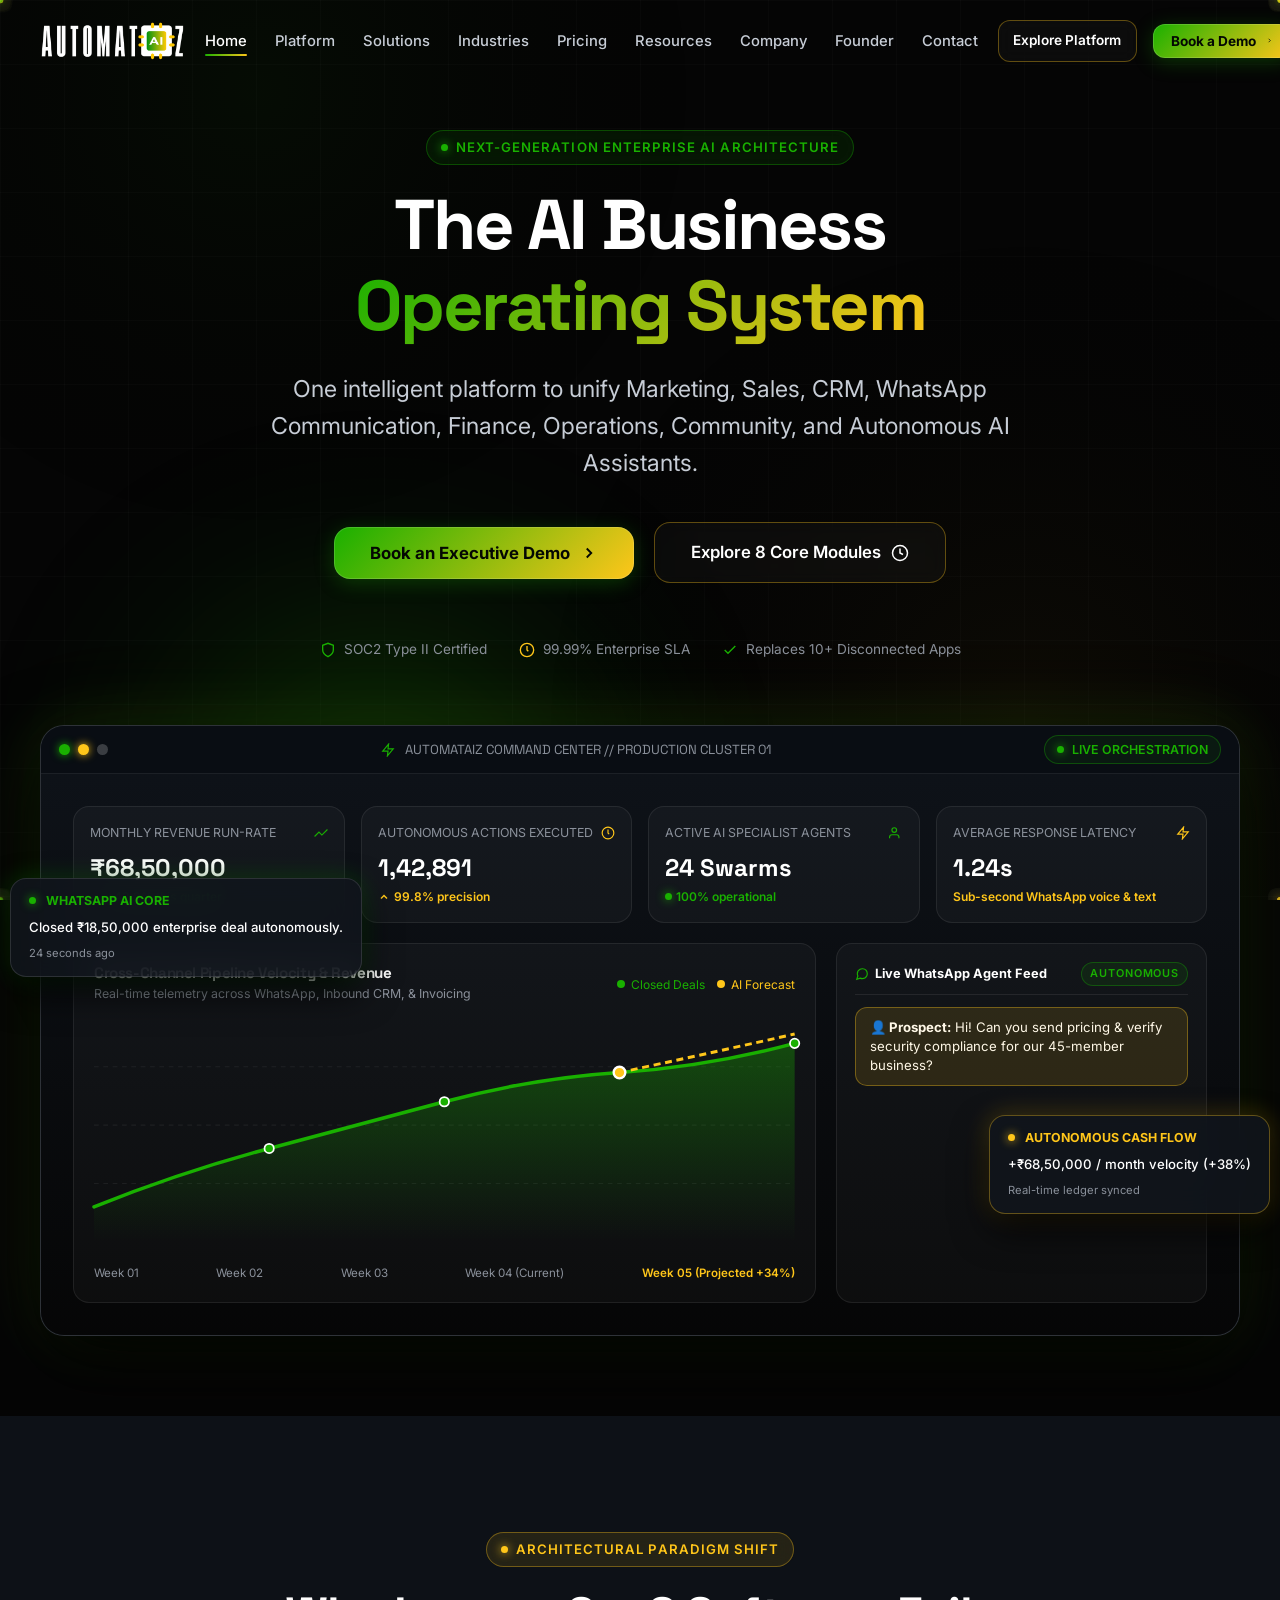
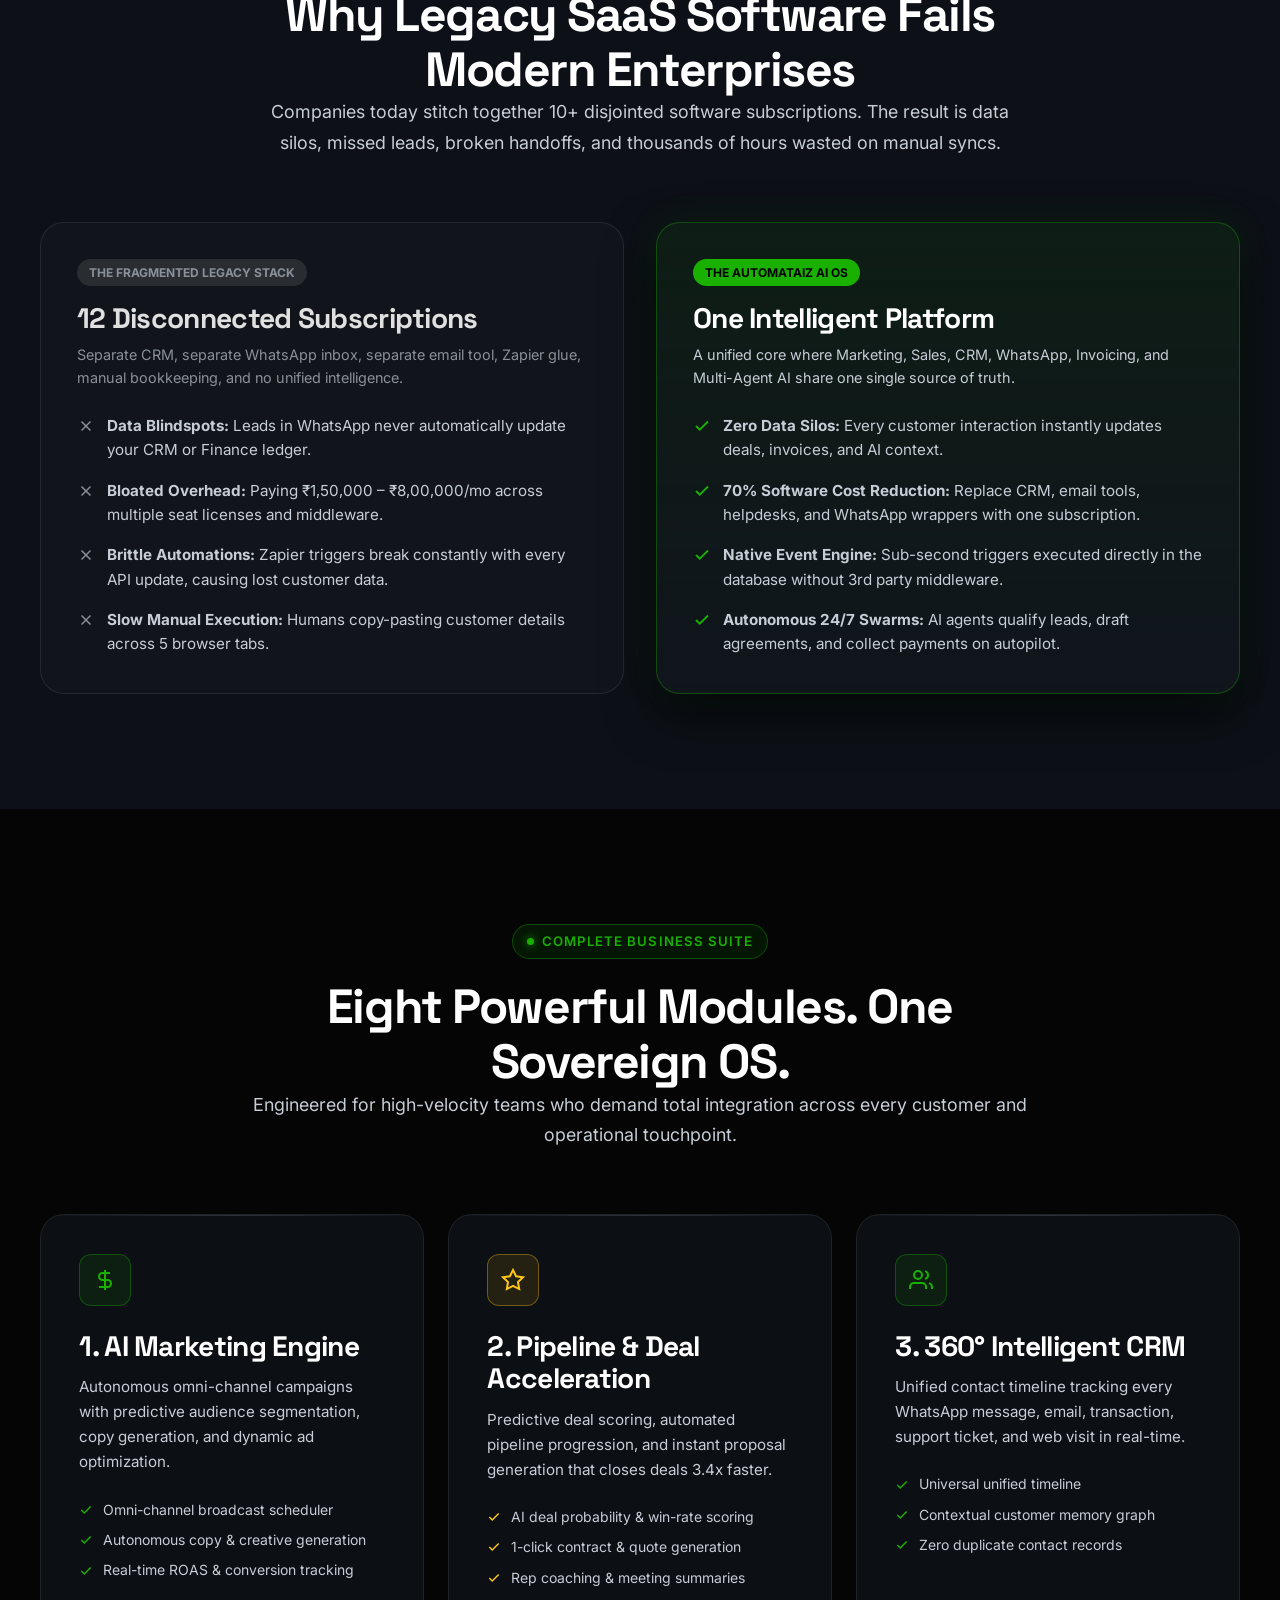
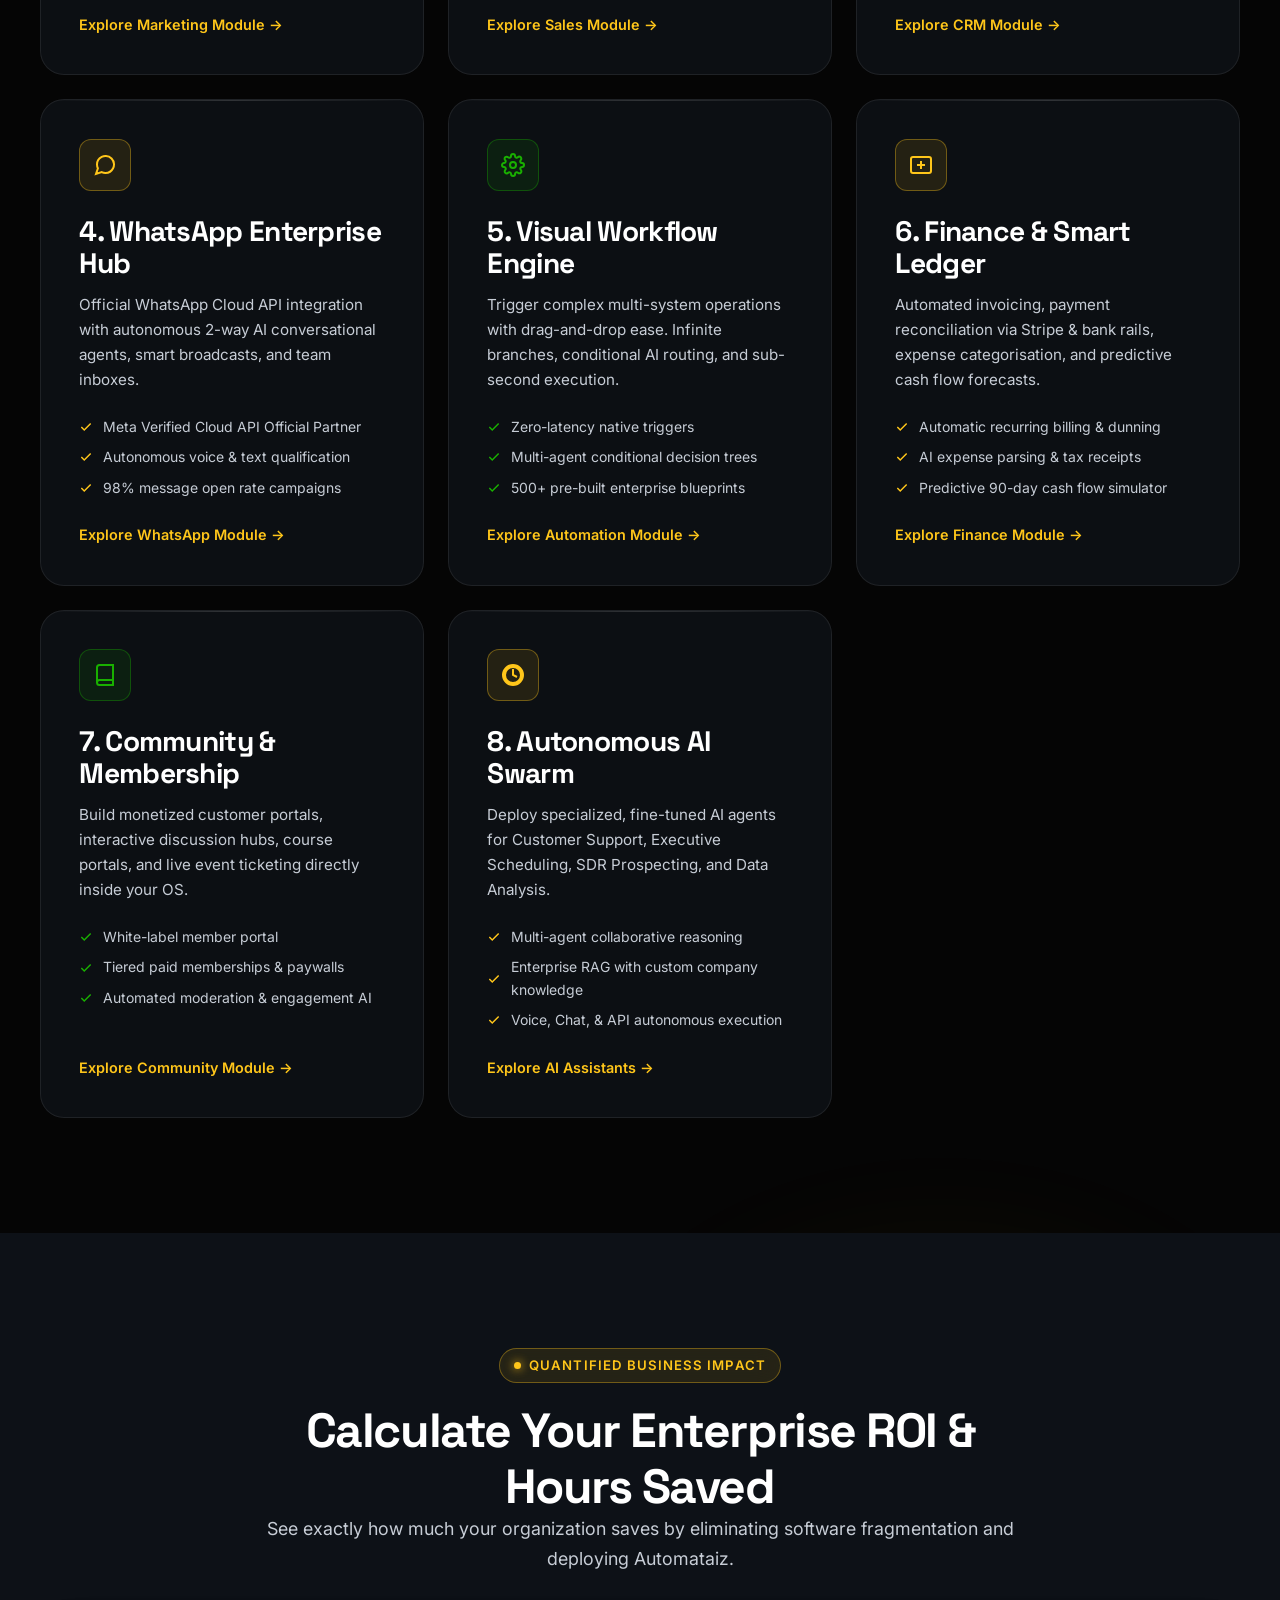
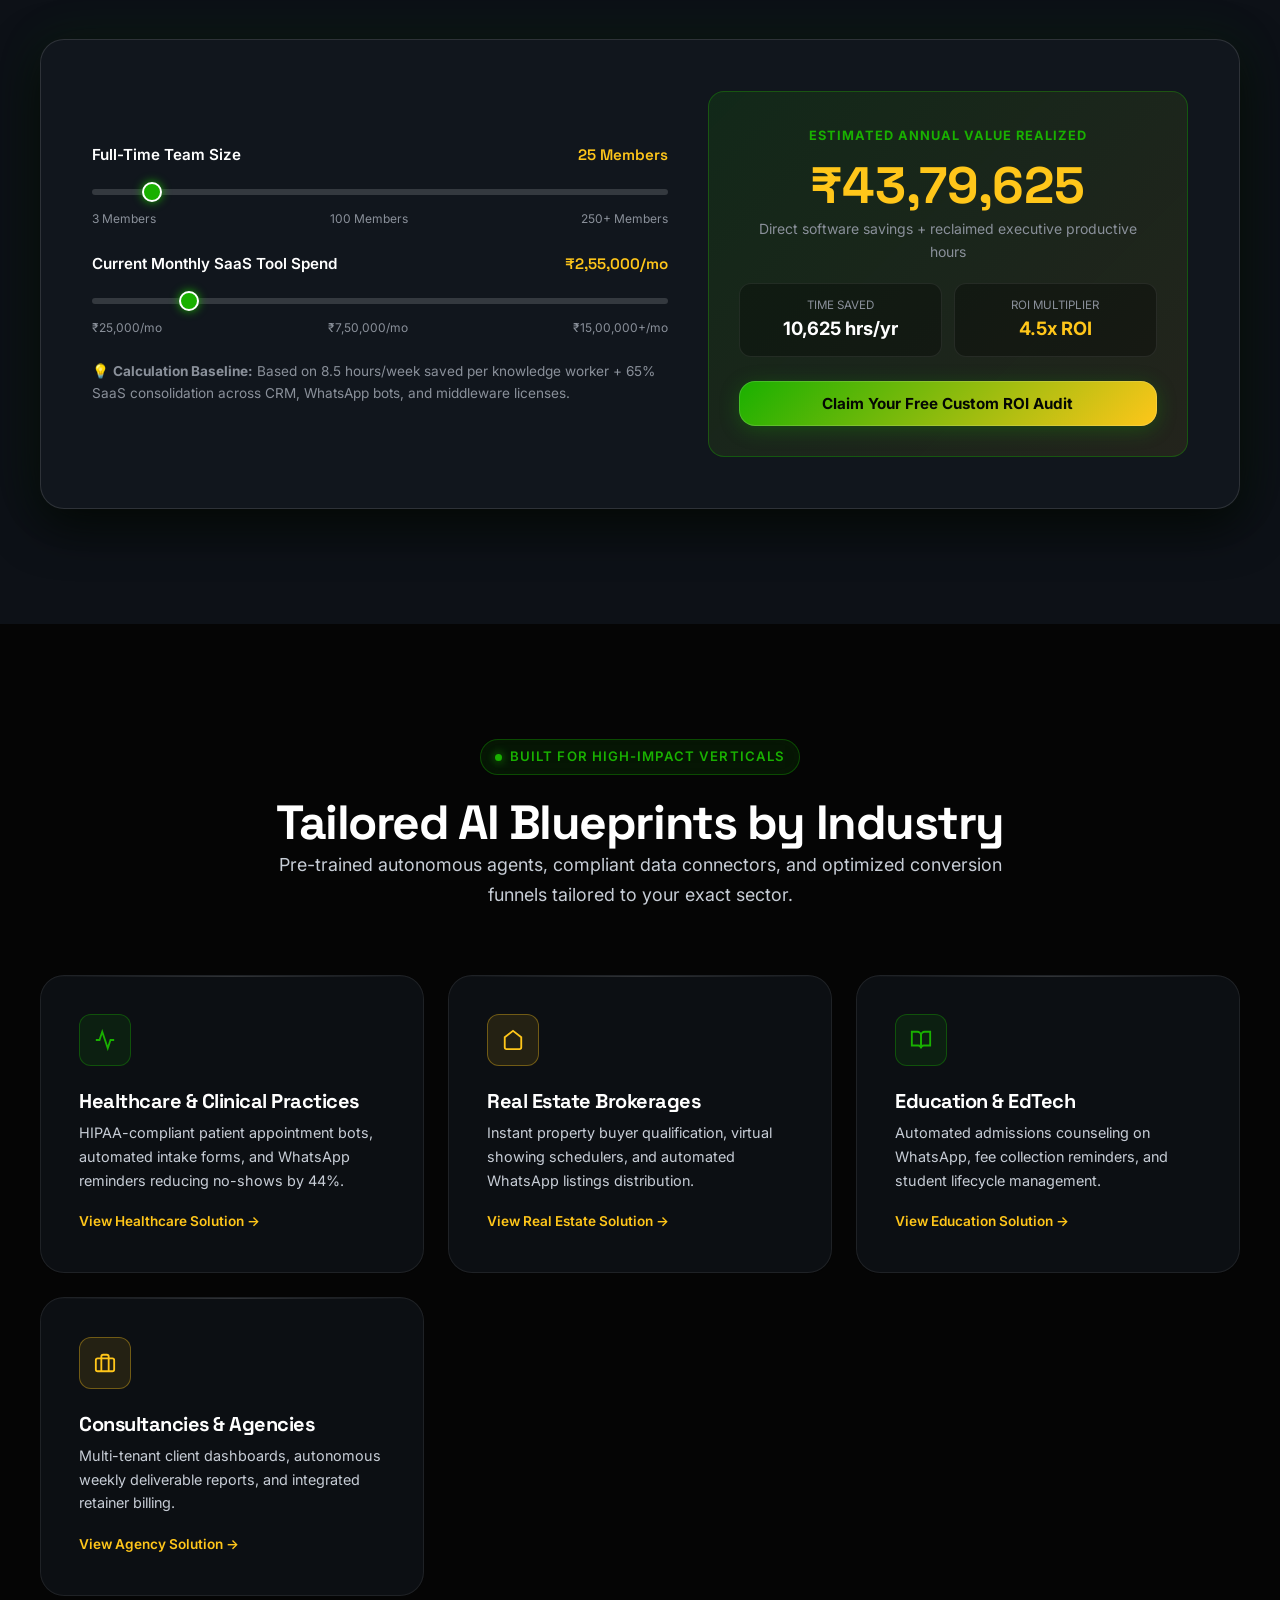
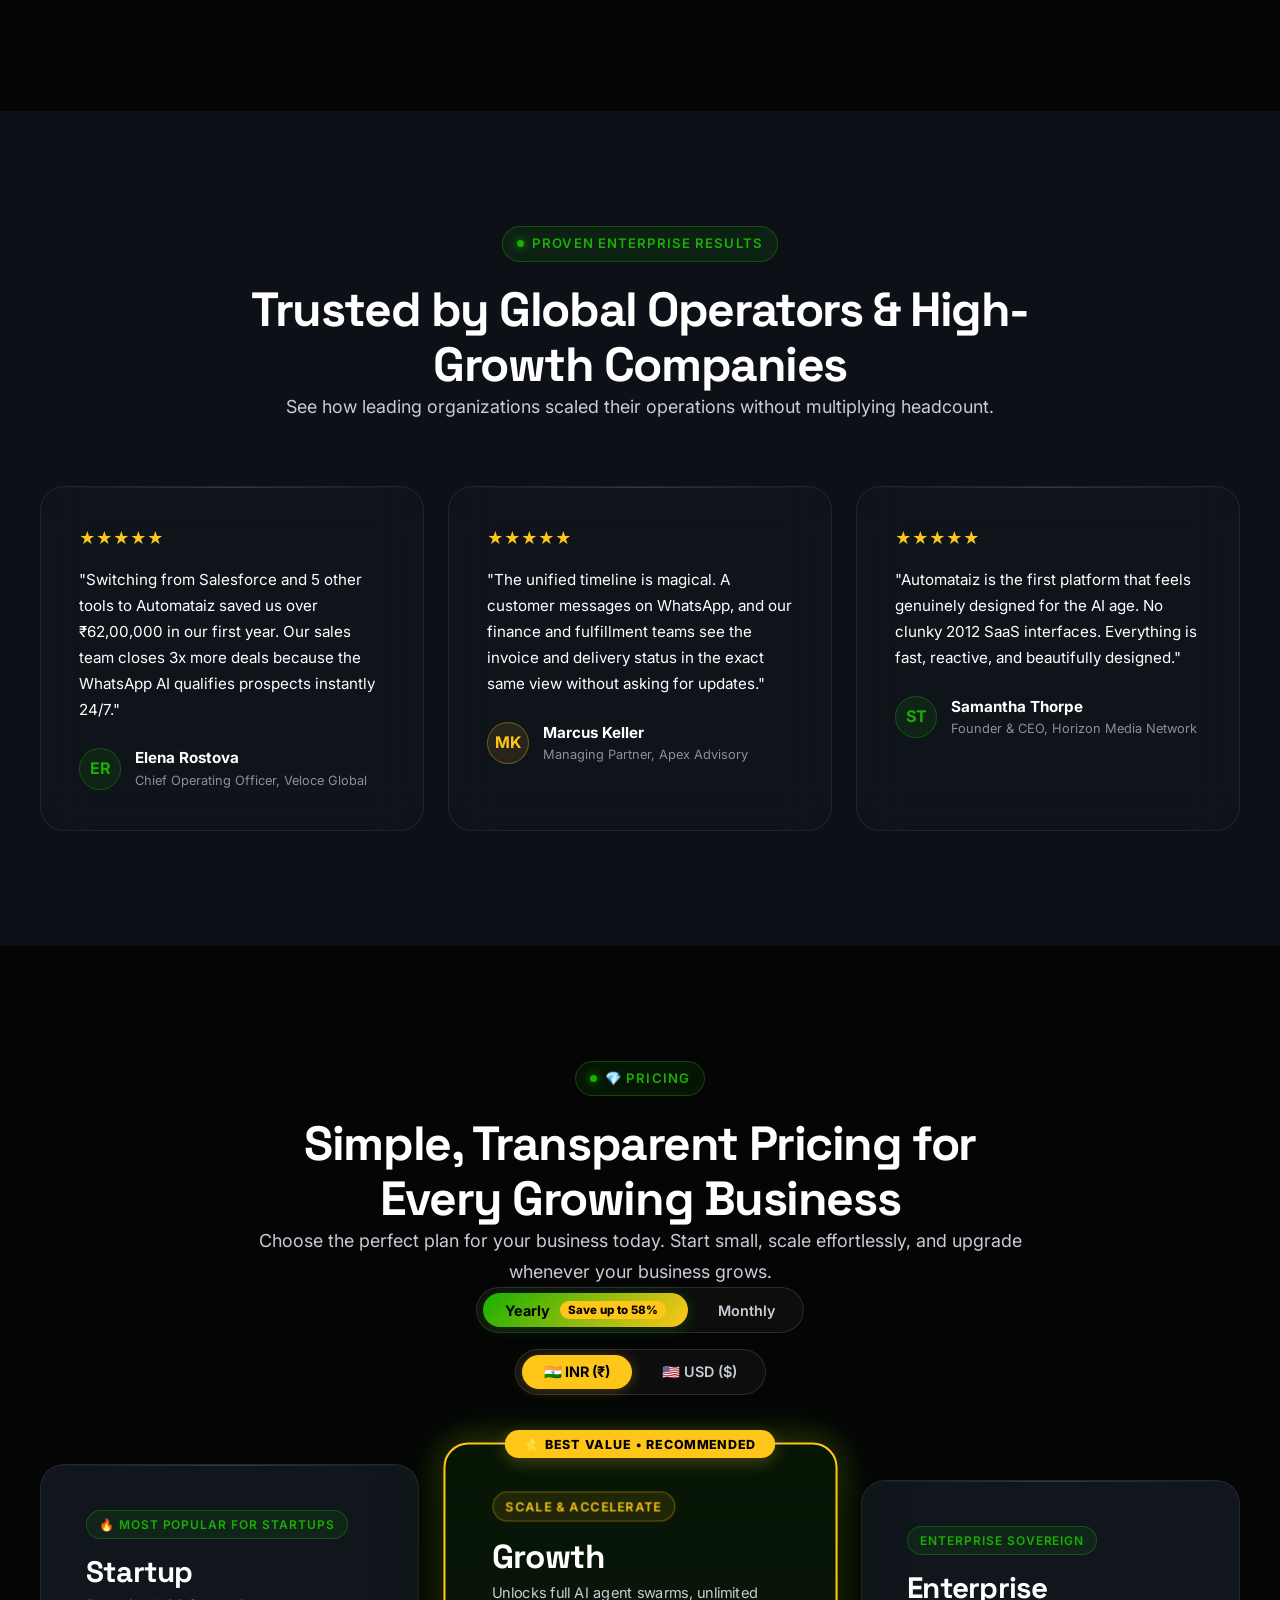
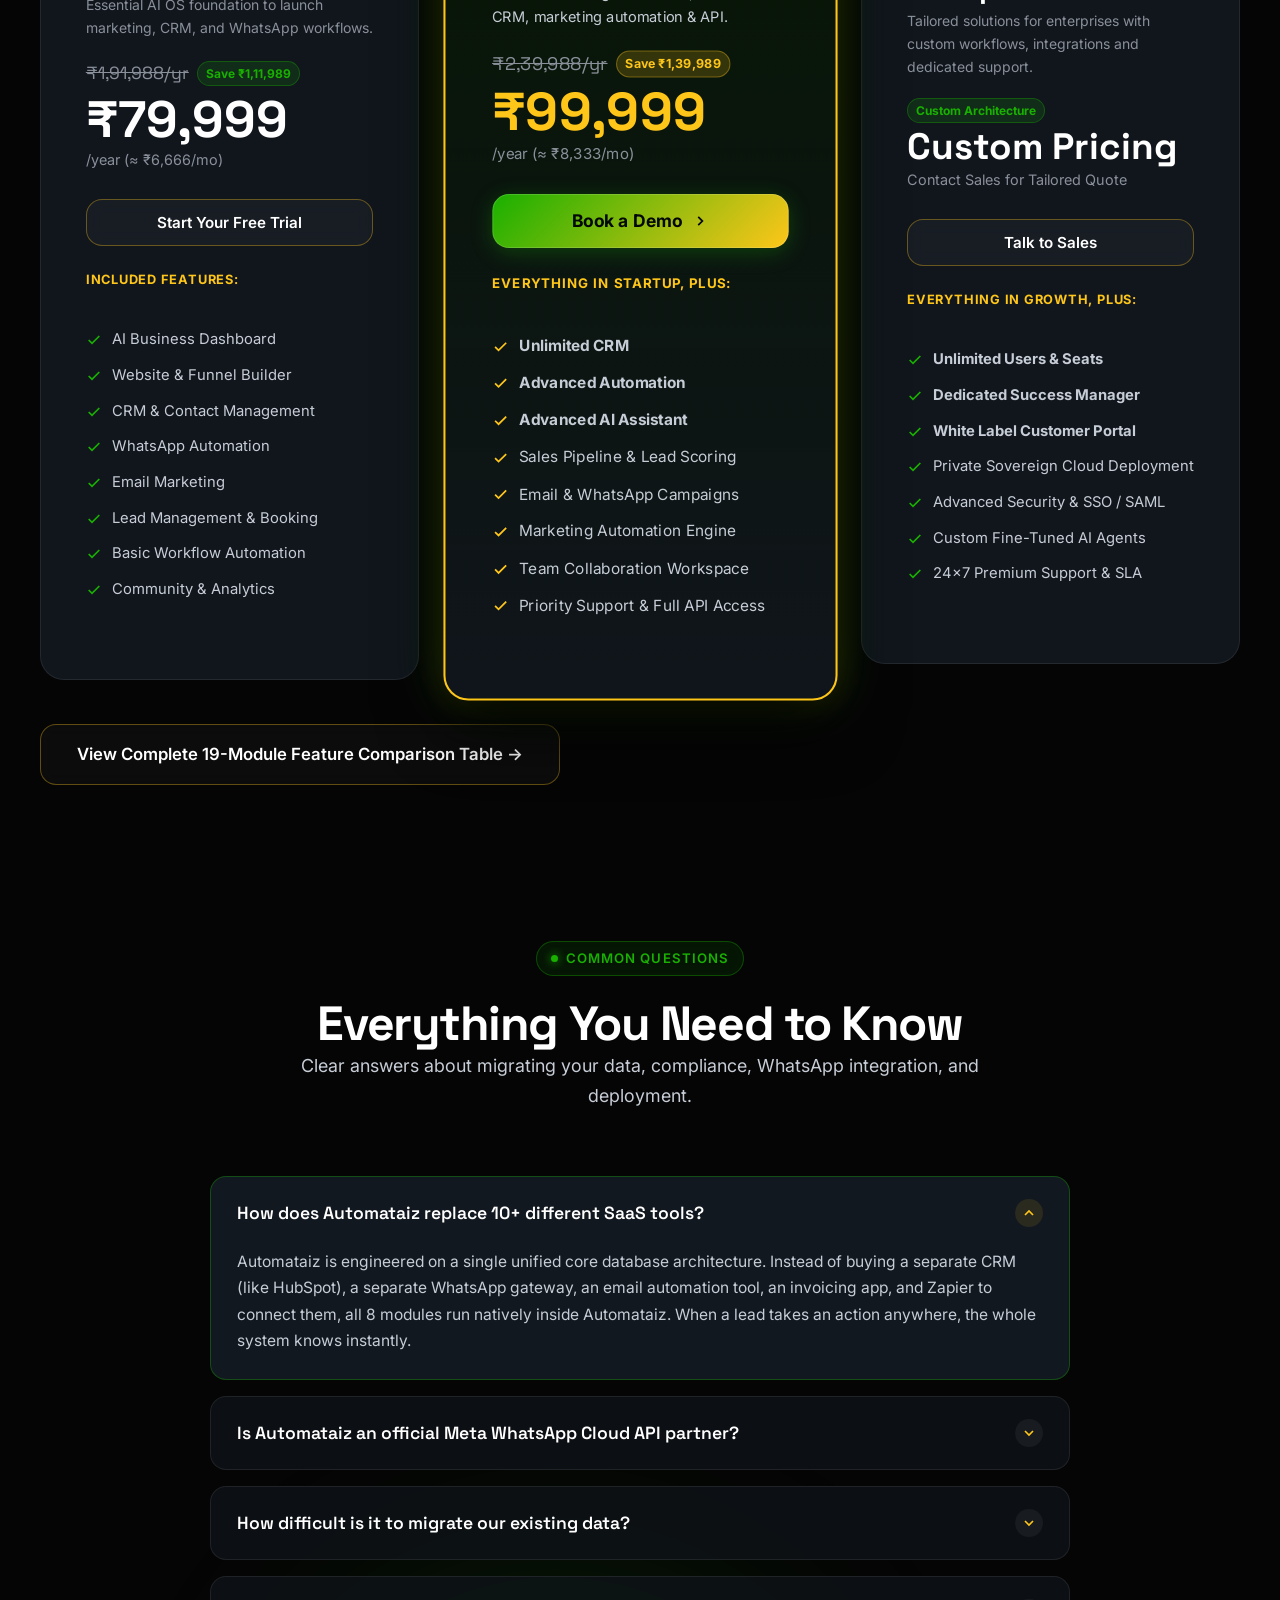
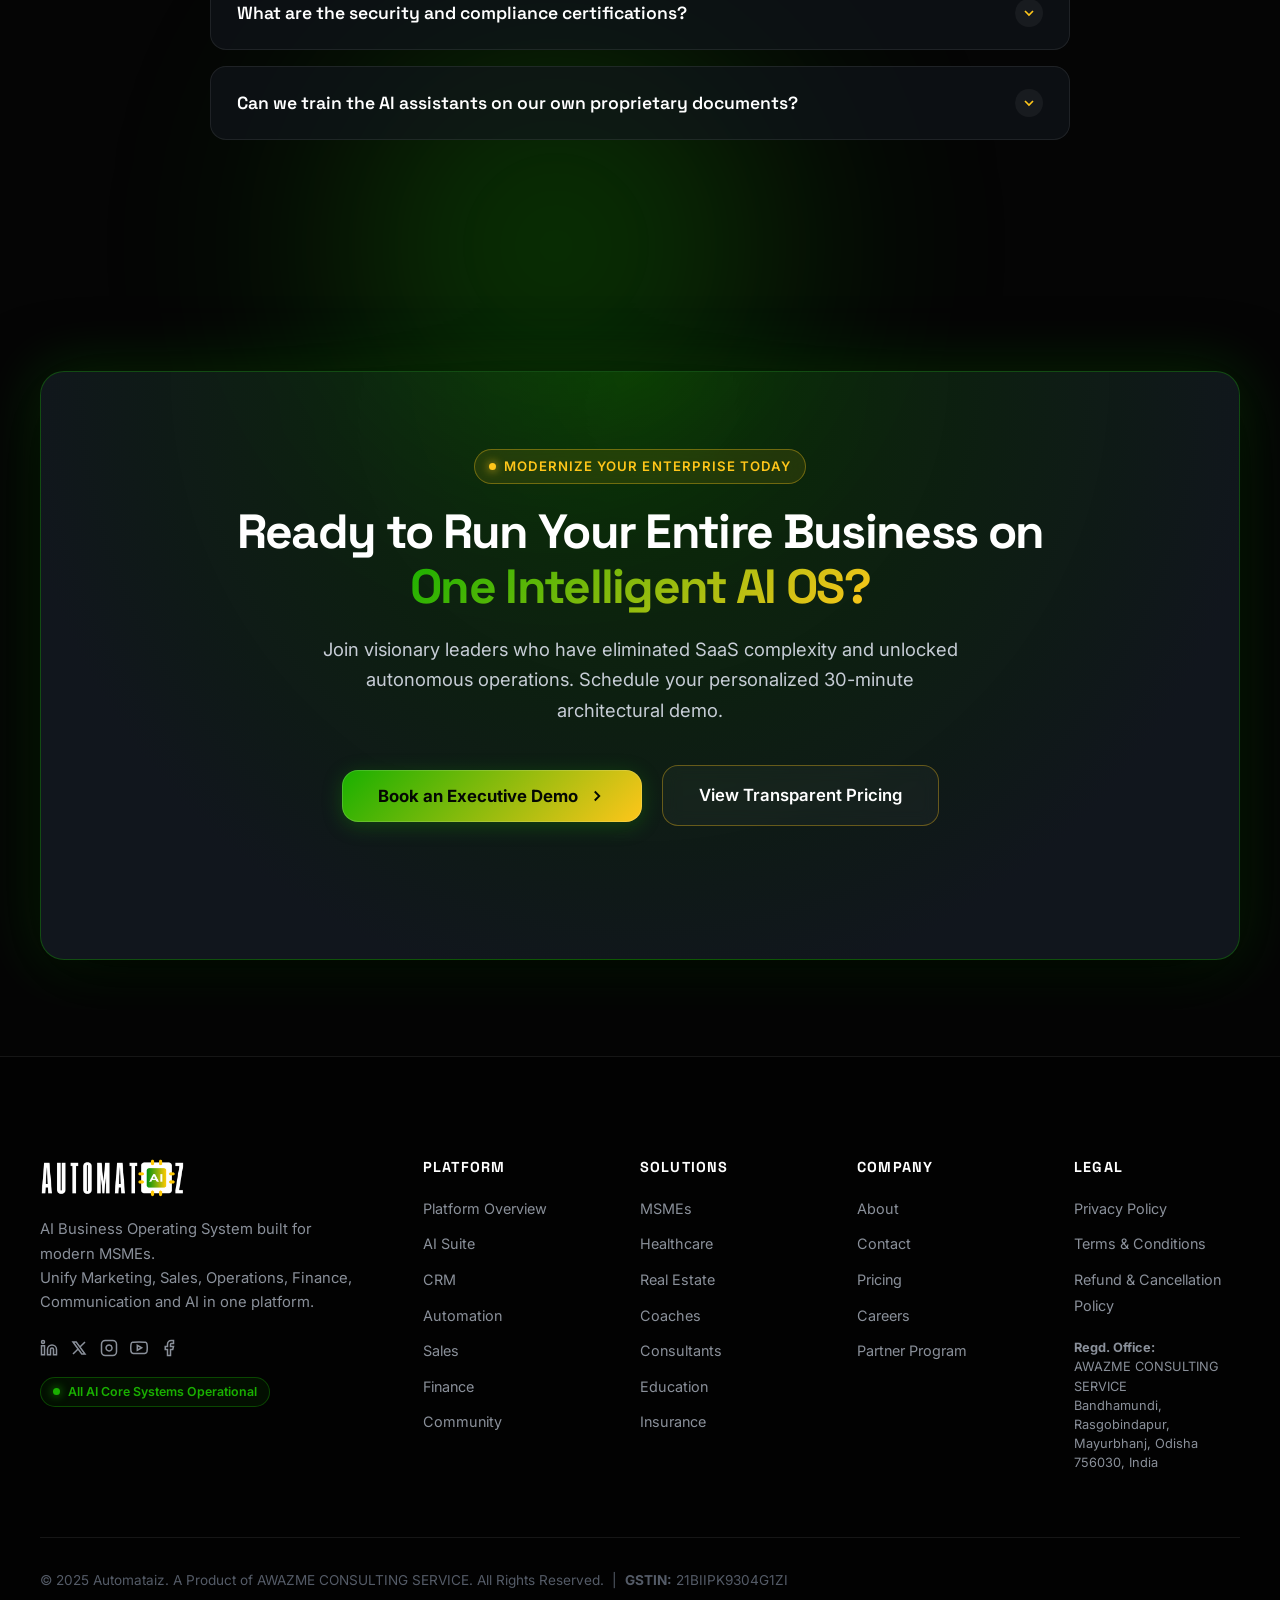
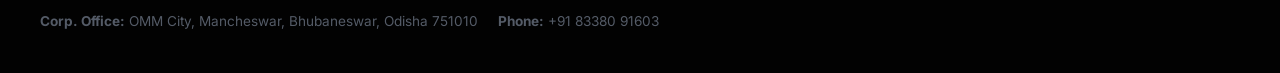
==== commit 93dc234d: "Update pricing plans: Starter ₹7,999/mo (/mo) and Growth ₹9,999/mo (/mo) with updated yearly discoun" ====
--- a/index.html
+++ b/index.html
@@ -826,13 +826,13 @@
 
           <div class="pricing-price-wrap">
             <div class="price-original-wrap">
-              <span class="price-original" id="starterOriginalPrice">₹95,988/yr</span>
-              <span class="price-savings-badge" id="starterSavingsBadge">Save ₹55,989</span>
+              <span class="price-original" id="starterOriginalPrice">₹1,91,988/yr</span>
+              <span class="price-savings-badge" id="starterSavingsBadge">Save ₹1,11,989</span>
             </div>
             <div style="display: flex; align-items: baseline; gap: 4px;">
-              <span class="price-num" id="priceStarter">₹39,999</span>
-            </div>
-            <div class="price-cycle" id="starterCycleLabel">/year (≈ ₹3,333/mo)</div>
+              <span class="price-num" id="priceStarter">₹79,999</span>
+            </div>
+            <div class="price-cycle" id="starterCycleLabel">/year (≈ ₹6,666/mo)</div>
           </div>
 
           <button class="btn btn-secondary btn-book-demo" data-modal="demoModal" style="width: 100%; margin-bottom: 1.5rem;">
@@ -870,13 +870,13 @@
 
           <div class="pricing-price-wrap">
             <div class="price-original-wrap">
-              <span class="price-original" id="growthOriginalPrice">₹119,988/yr</span>
-              <span class="price-savings-badge" id="growthSavingsBadge" style="background: rgba(255,198,26,0.18); border-color: var(--yellow-border); color: #FFC61A;">Save ₹49,989</span>
+              <span class="price-original" id="growthOriginalPrice">₹2,39,988/yr</span>
+              <span class="price-savings-badge" id="growthSavingsBadge" style="background: rgba(255,198,26,0.18); border-color: var(--yellow-border); color: #FFC61A;">Save ₹1,39,989</span>
             </div>
             <div style="display: flex; align-items: baseline; gap: 4px;">
-              <span class="price-num" id="priceGrowth" style="color: #FFC61A;">₹69,999</span>
-            </div>
-            <div class="price-cycle" id="growthCycleLabel">/year (≈ ₹5,833/mo)</div>
+              <span class="price-num" id="priceGrowth" style="color: #FFC61A;">₹99,999</span>
+            </div>
+            <div class="price-cycle" id="growthCycleLabel">/year (≈ ₹8,333/mo)</div>
           </div>
 
           <button class="btn btn-primary btn-lg btn-book-demo" data-modal="demoModal" style="width: 100%; margin-bottom: 1.5rem;">
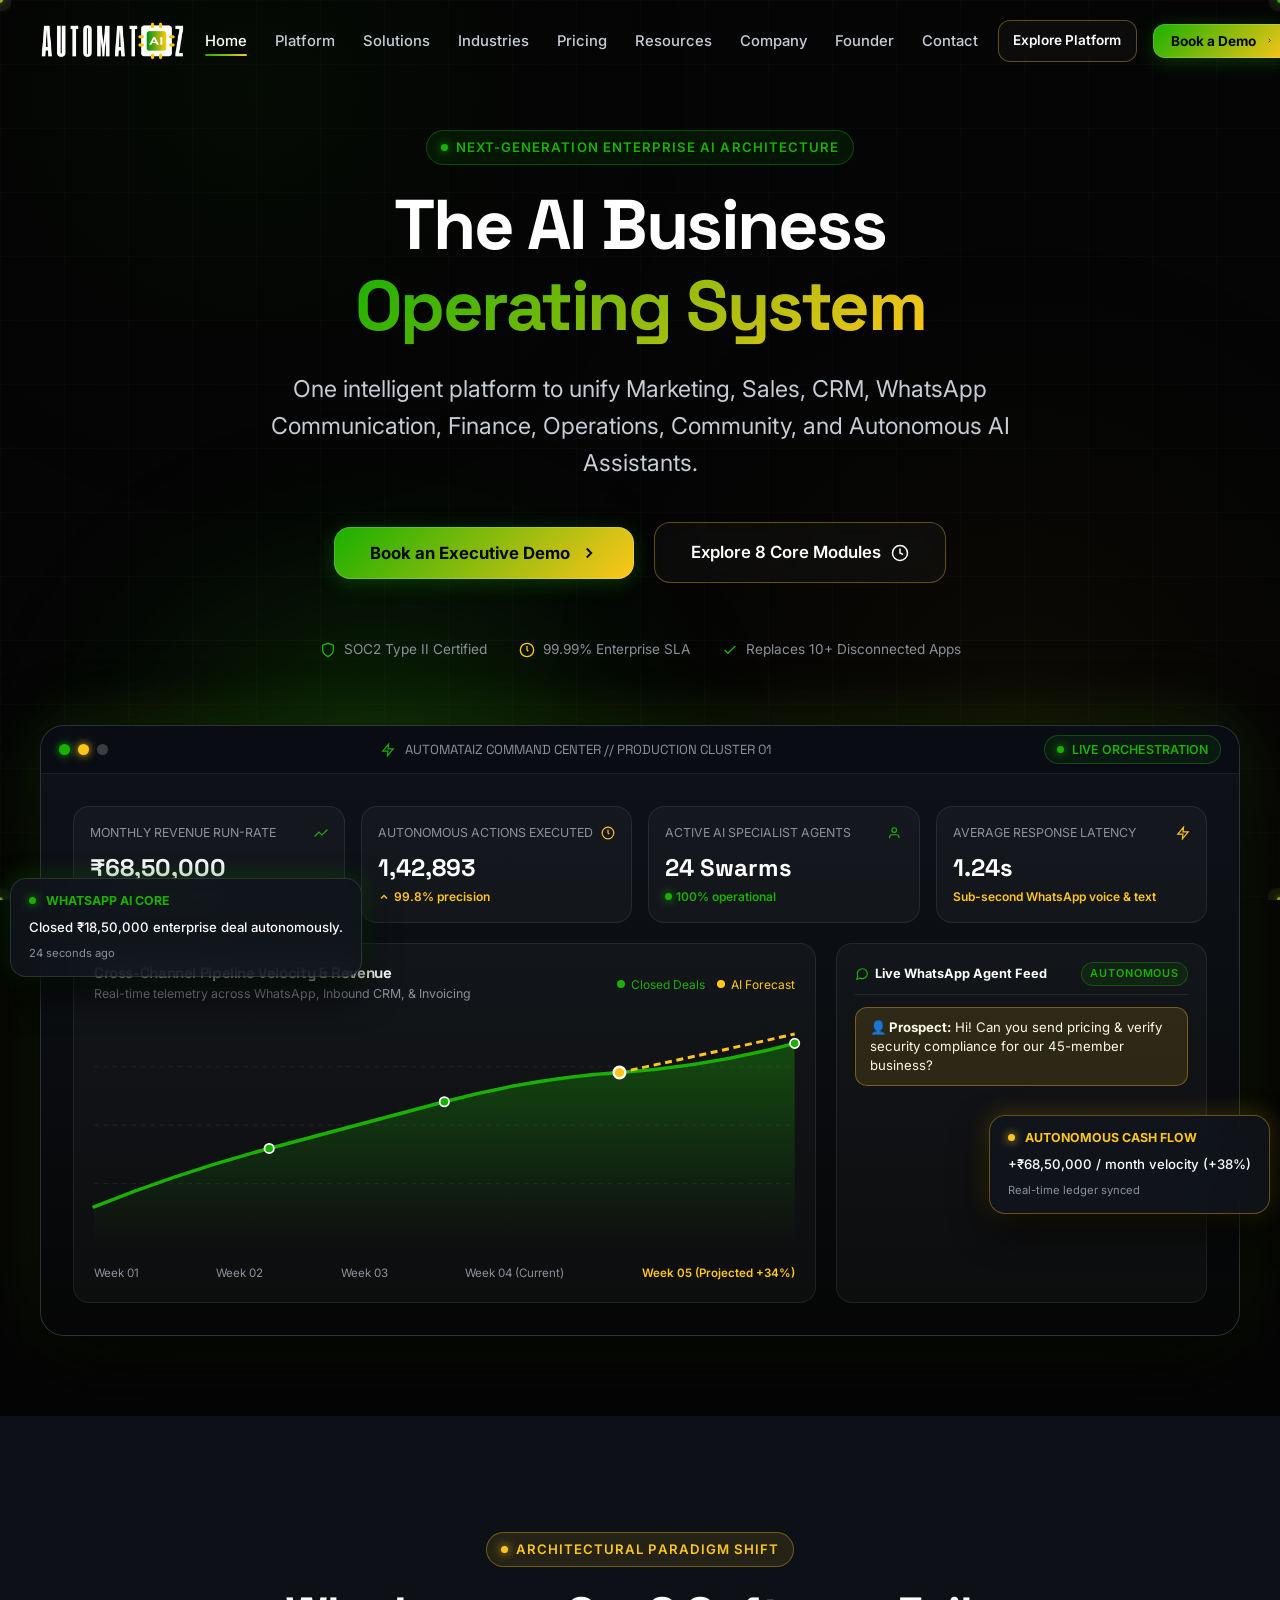
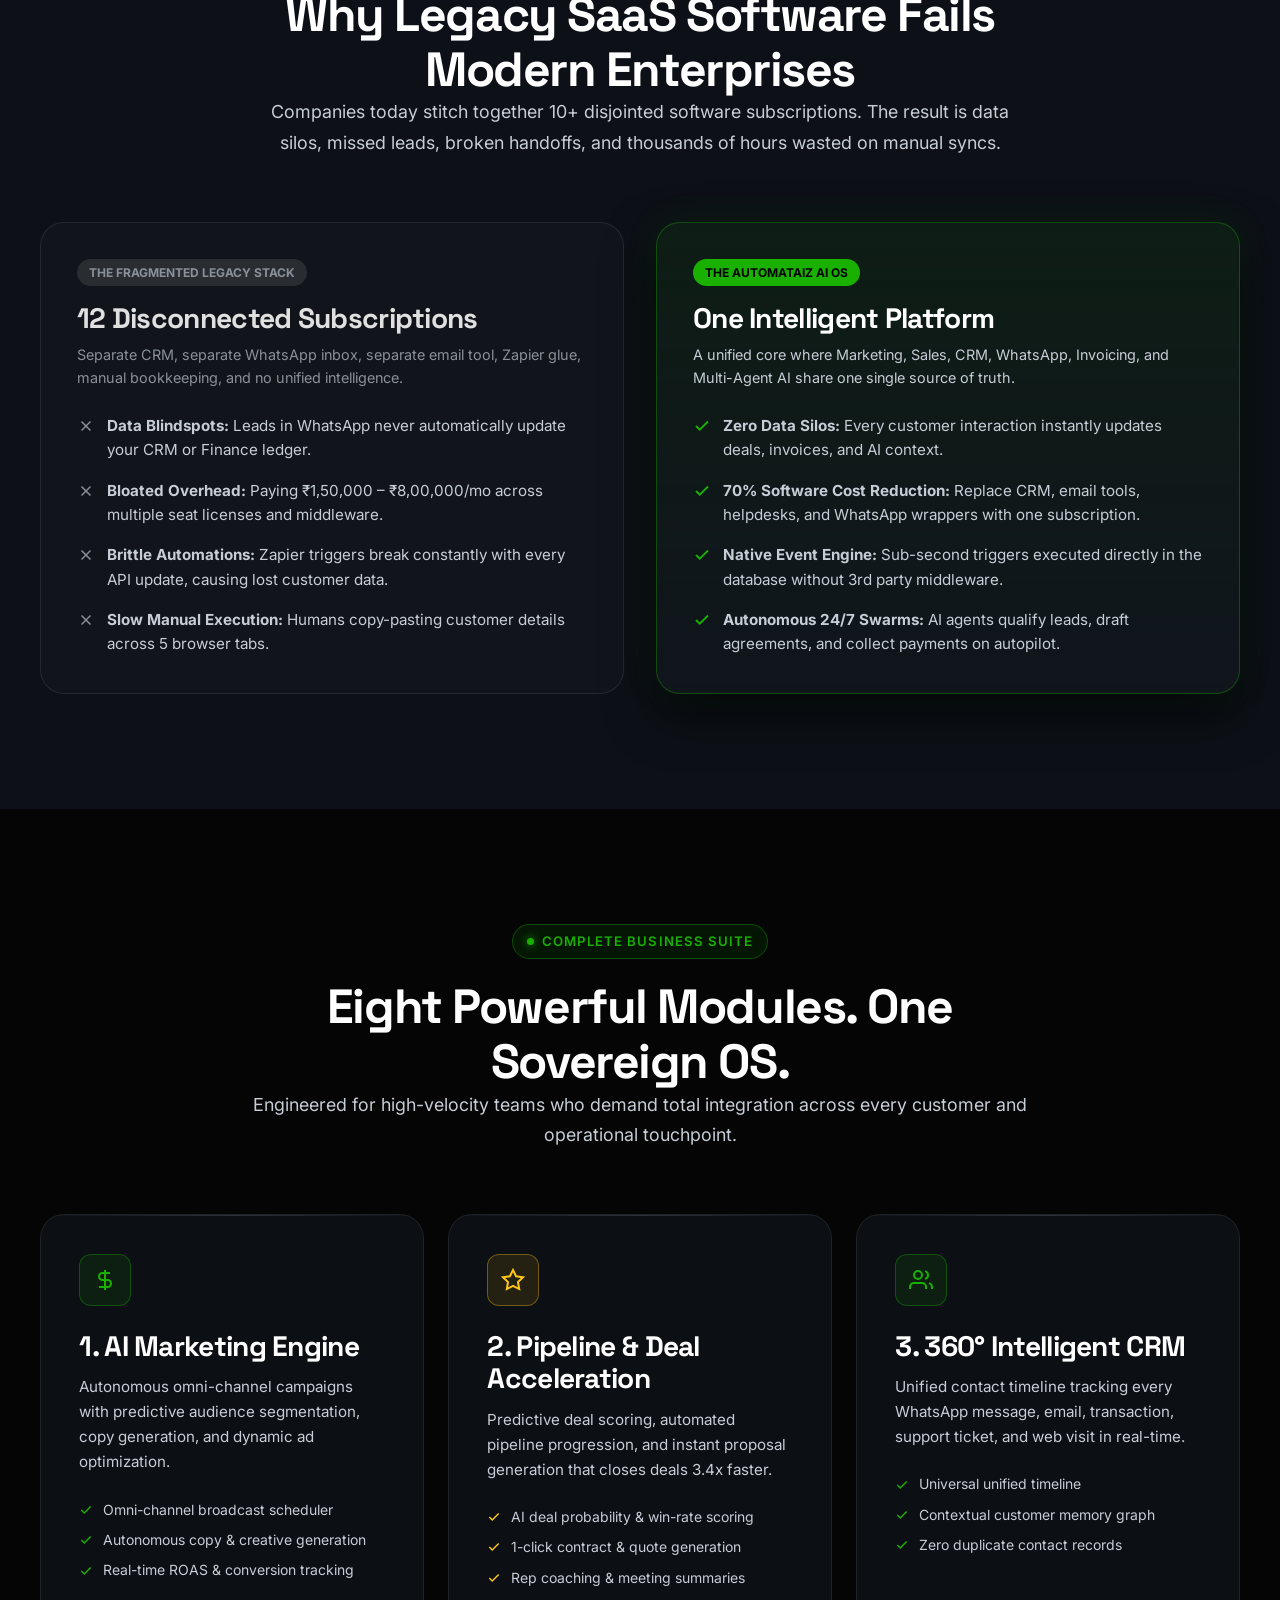
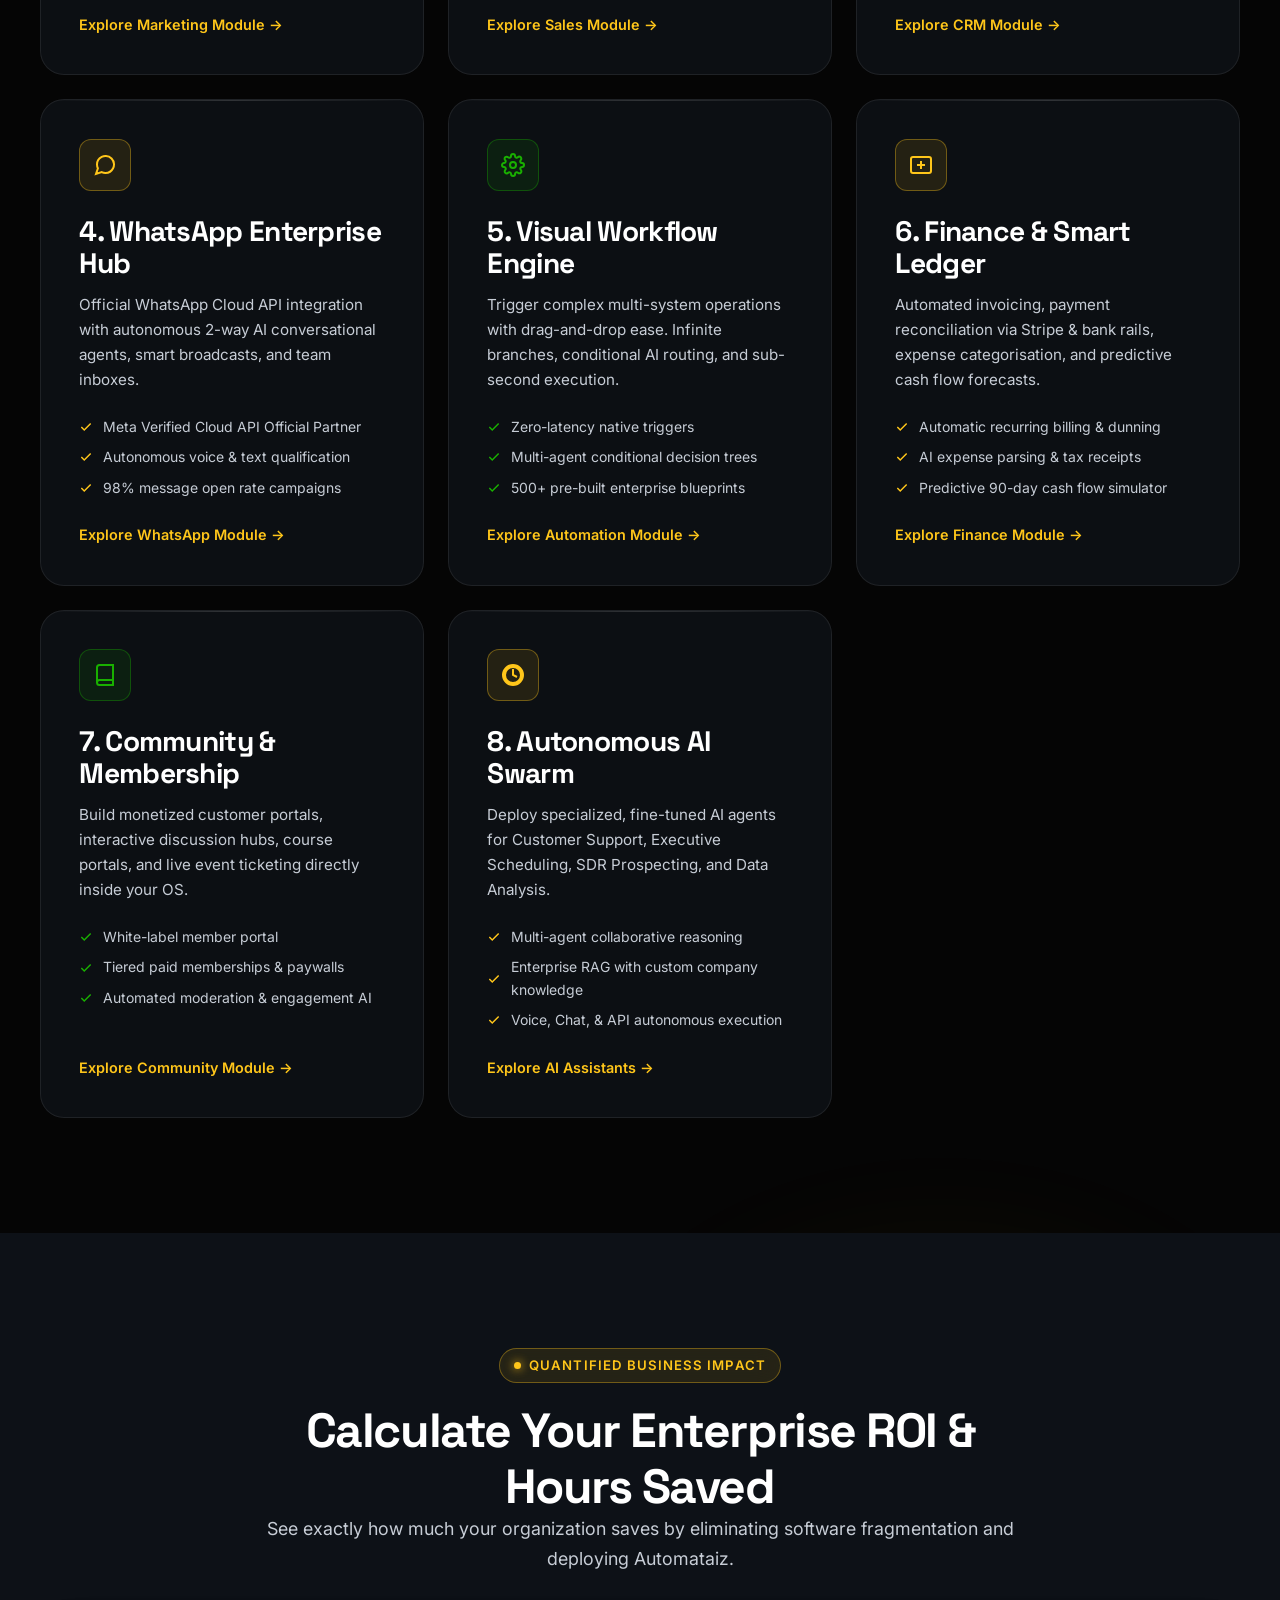
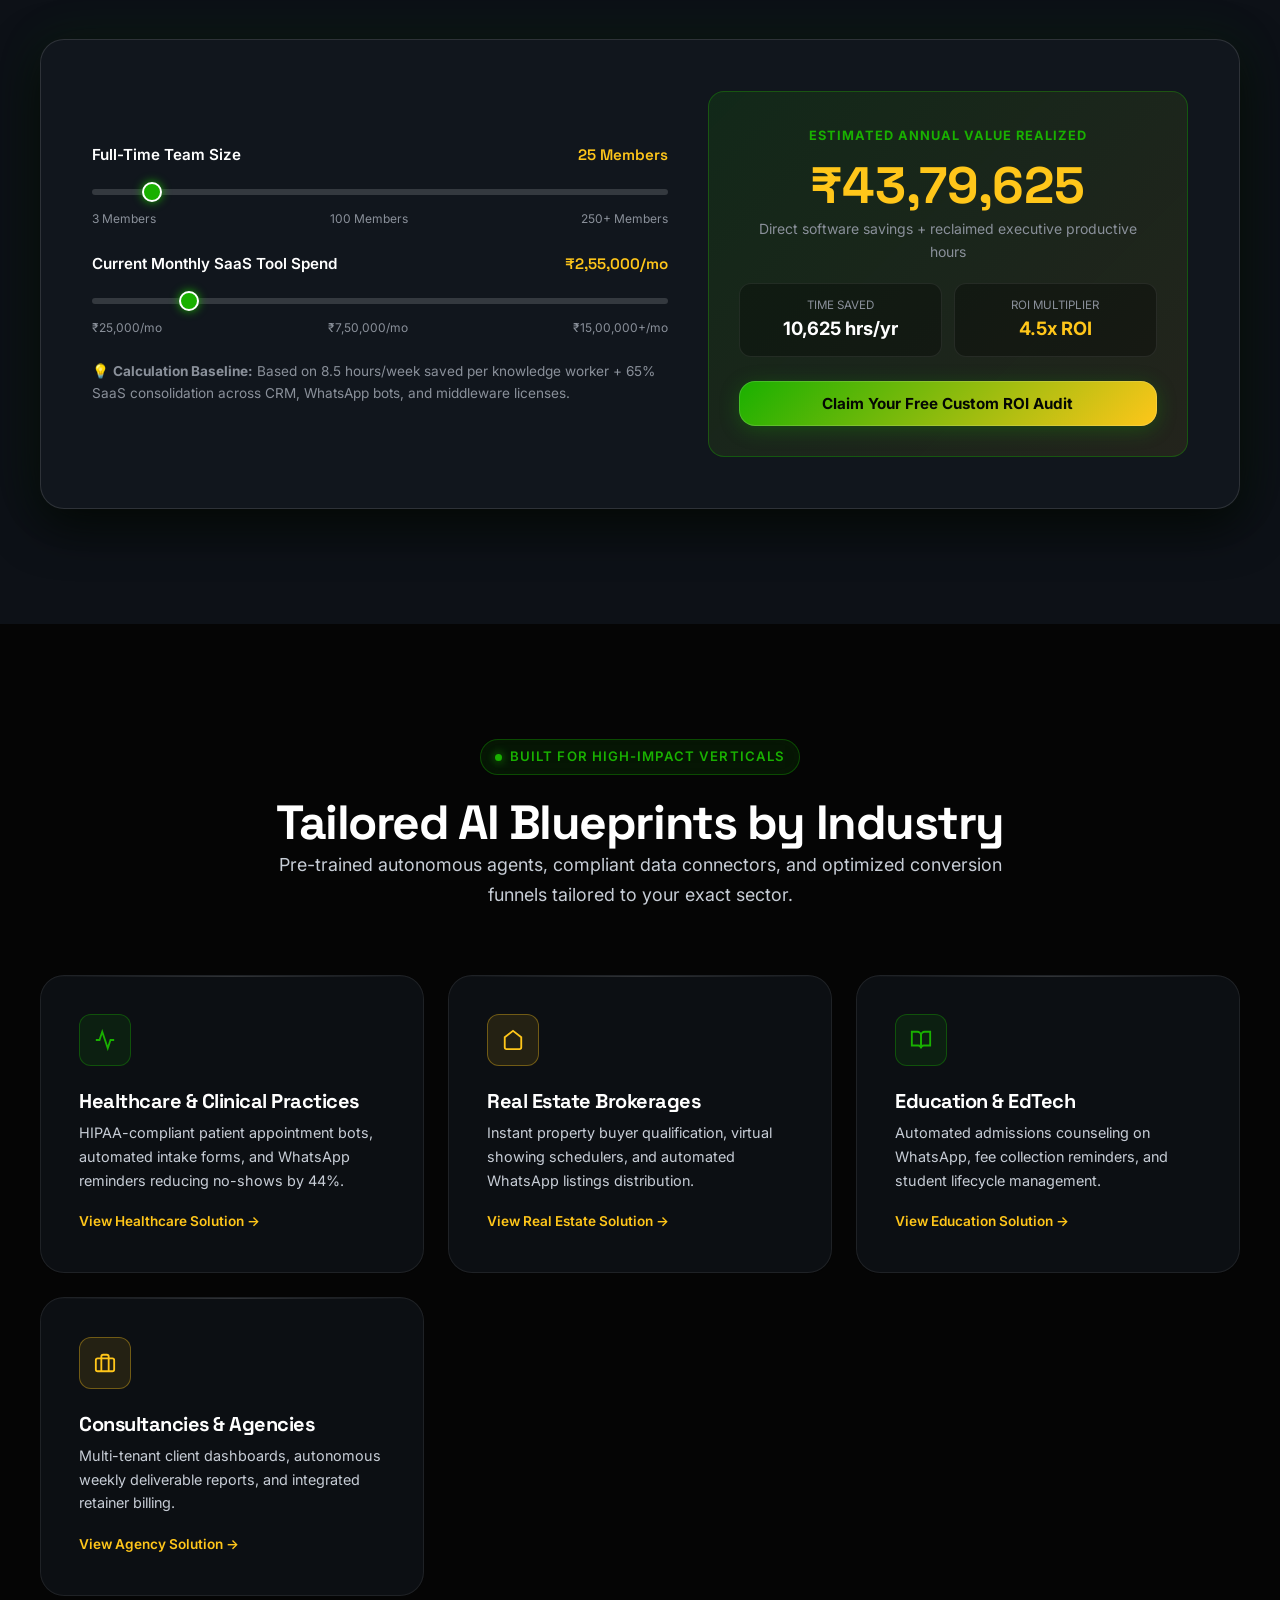
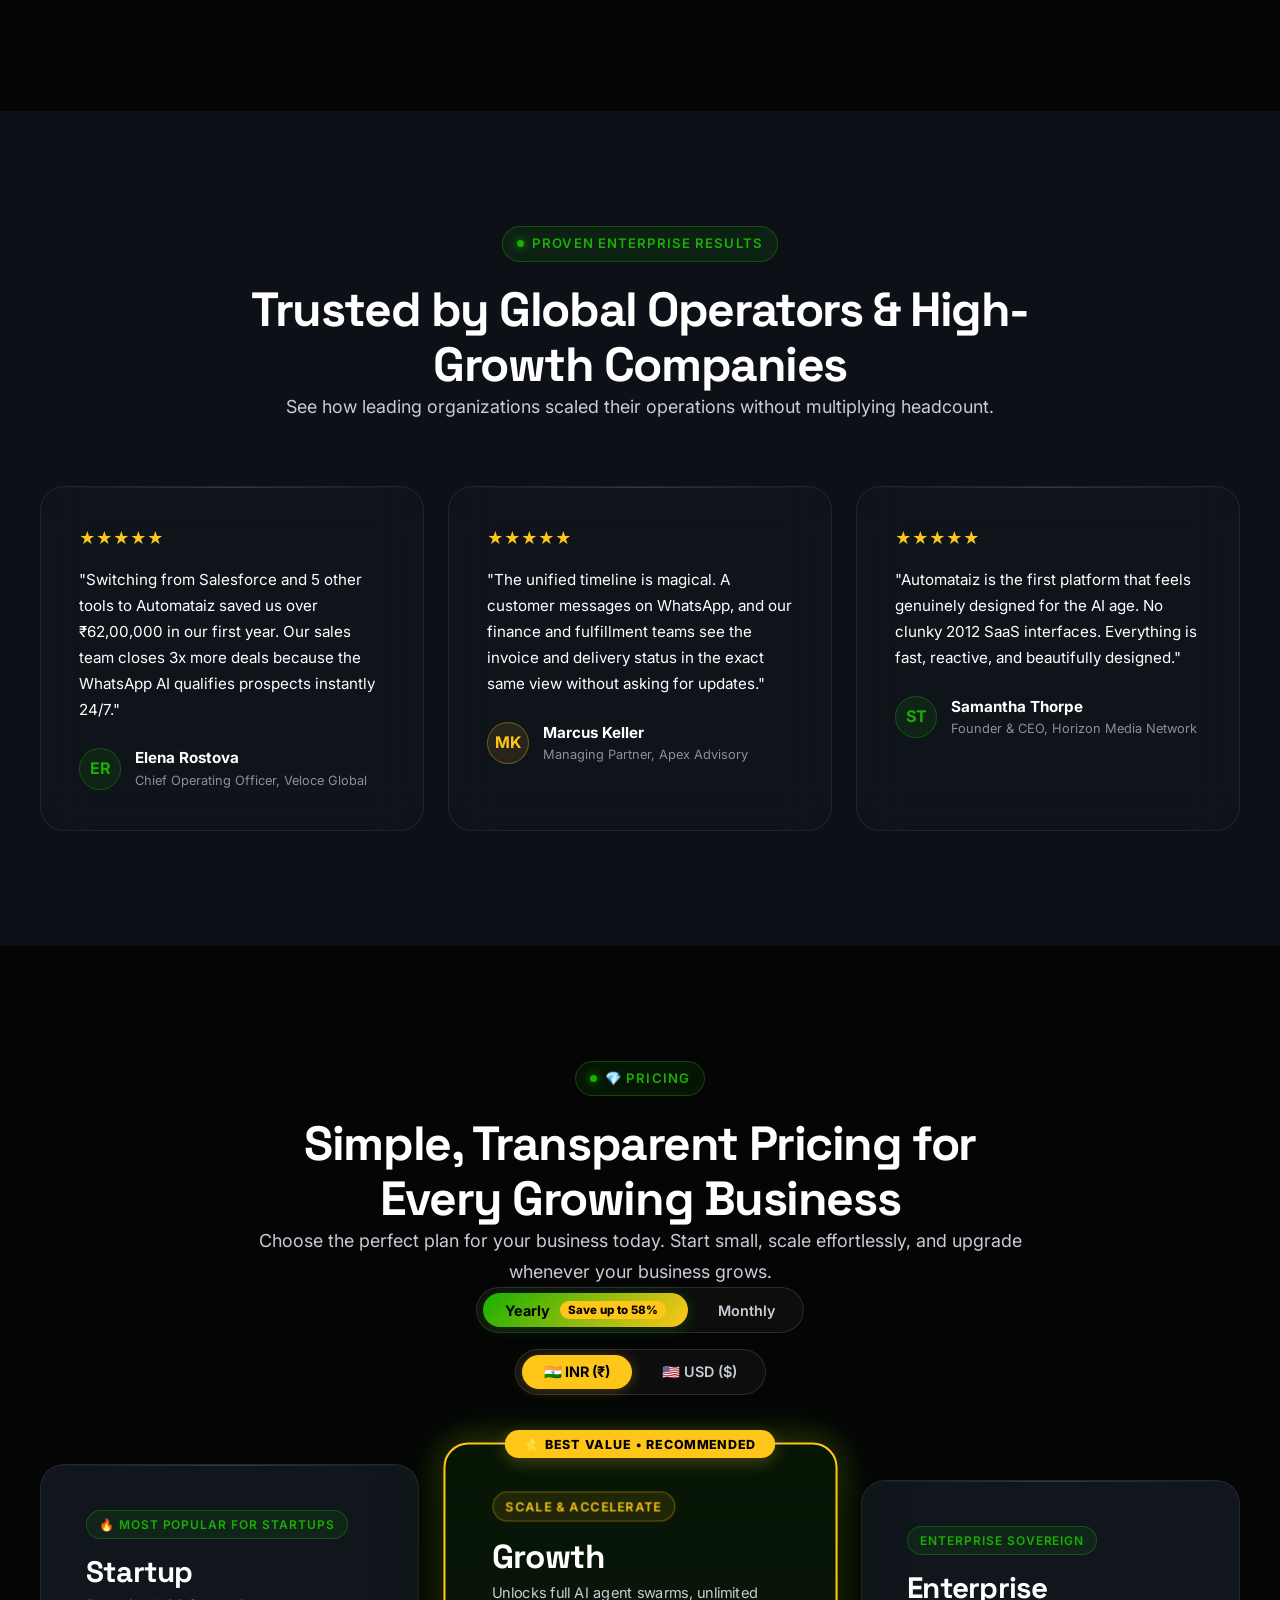
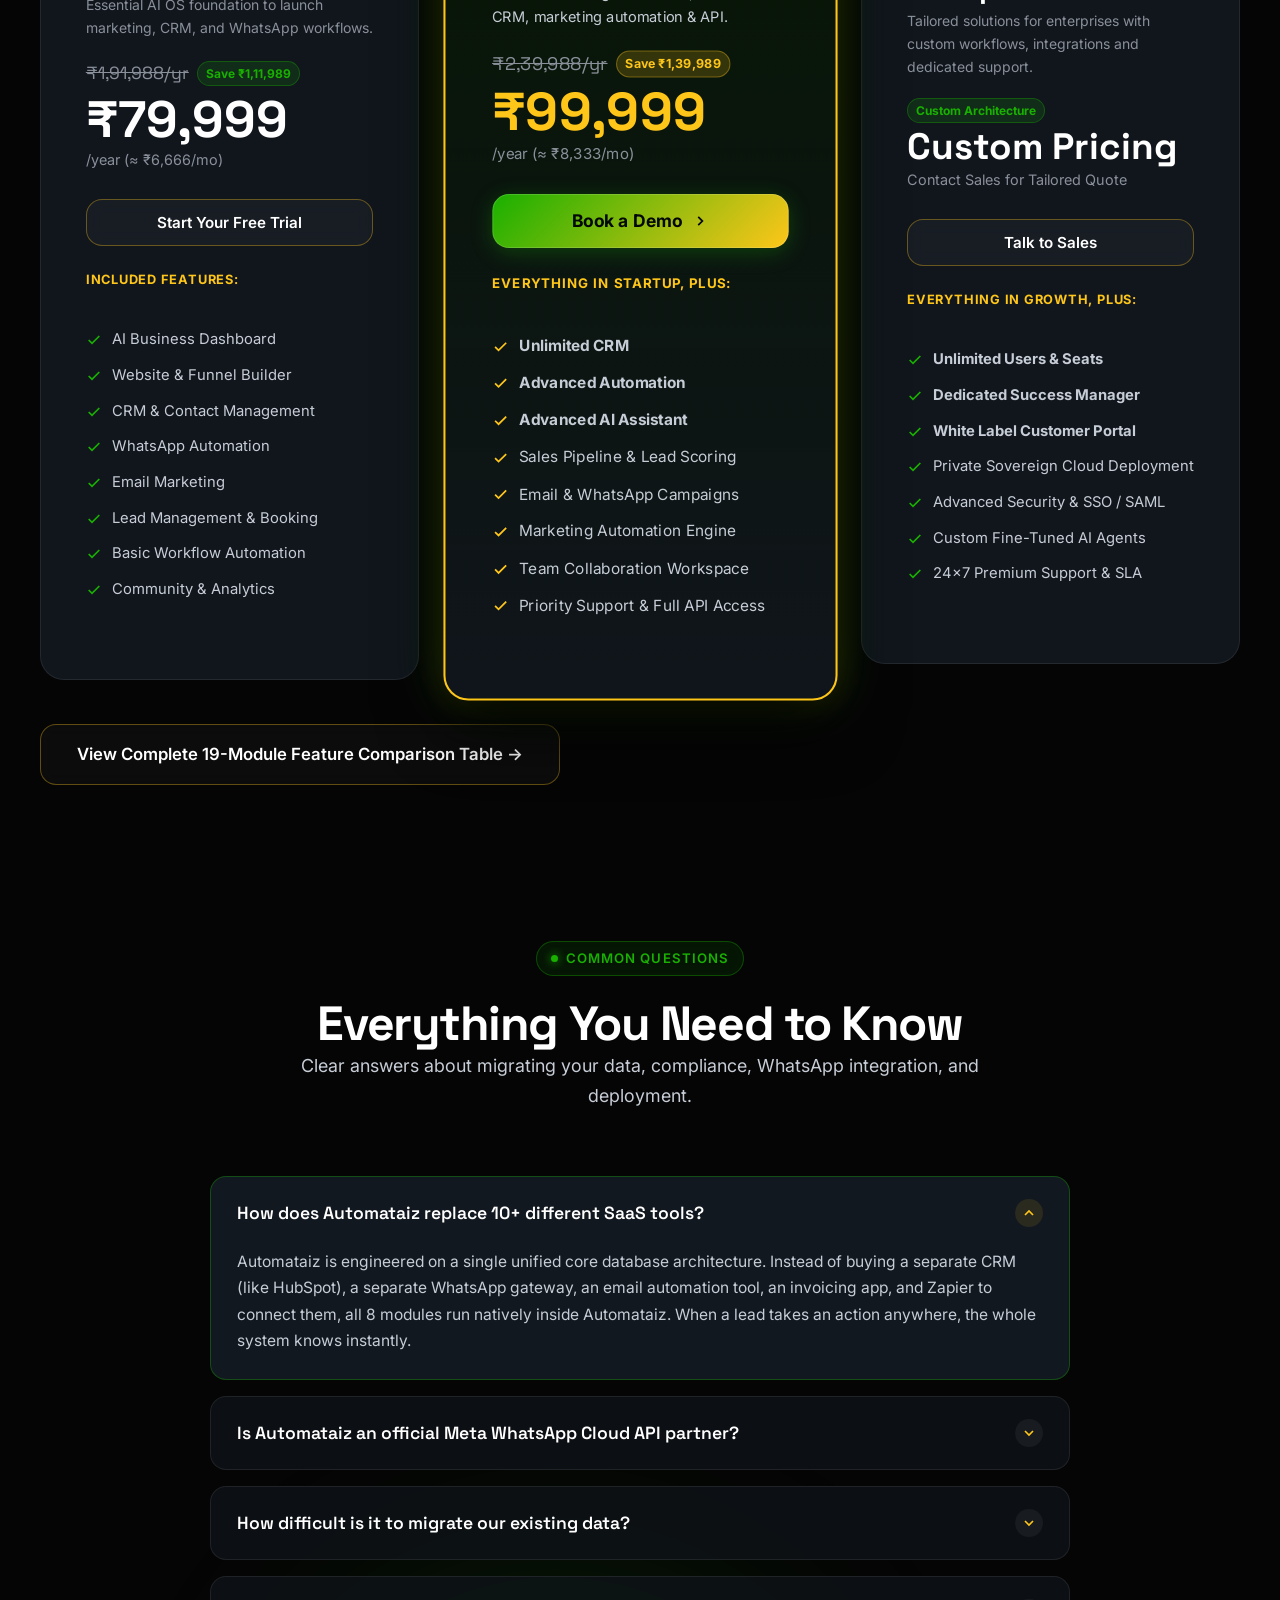
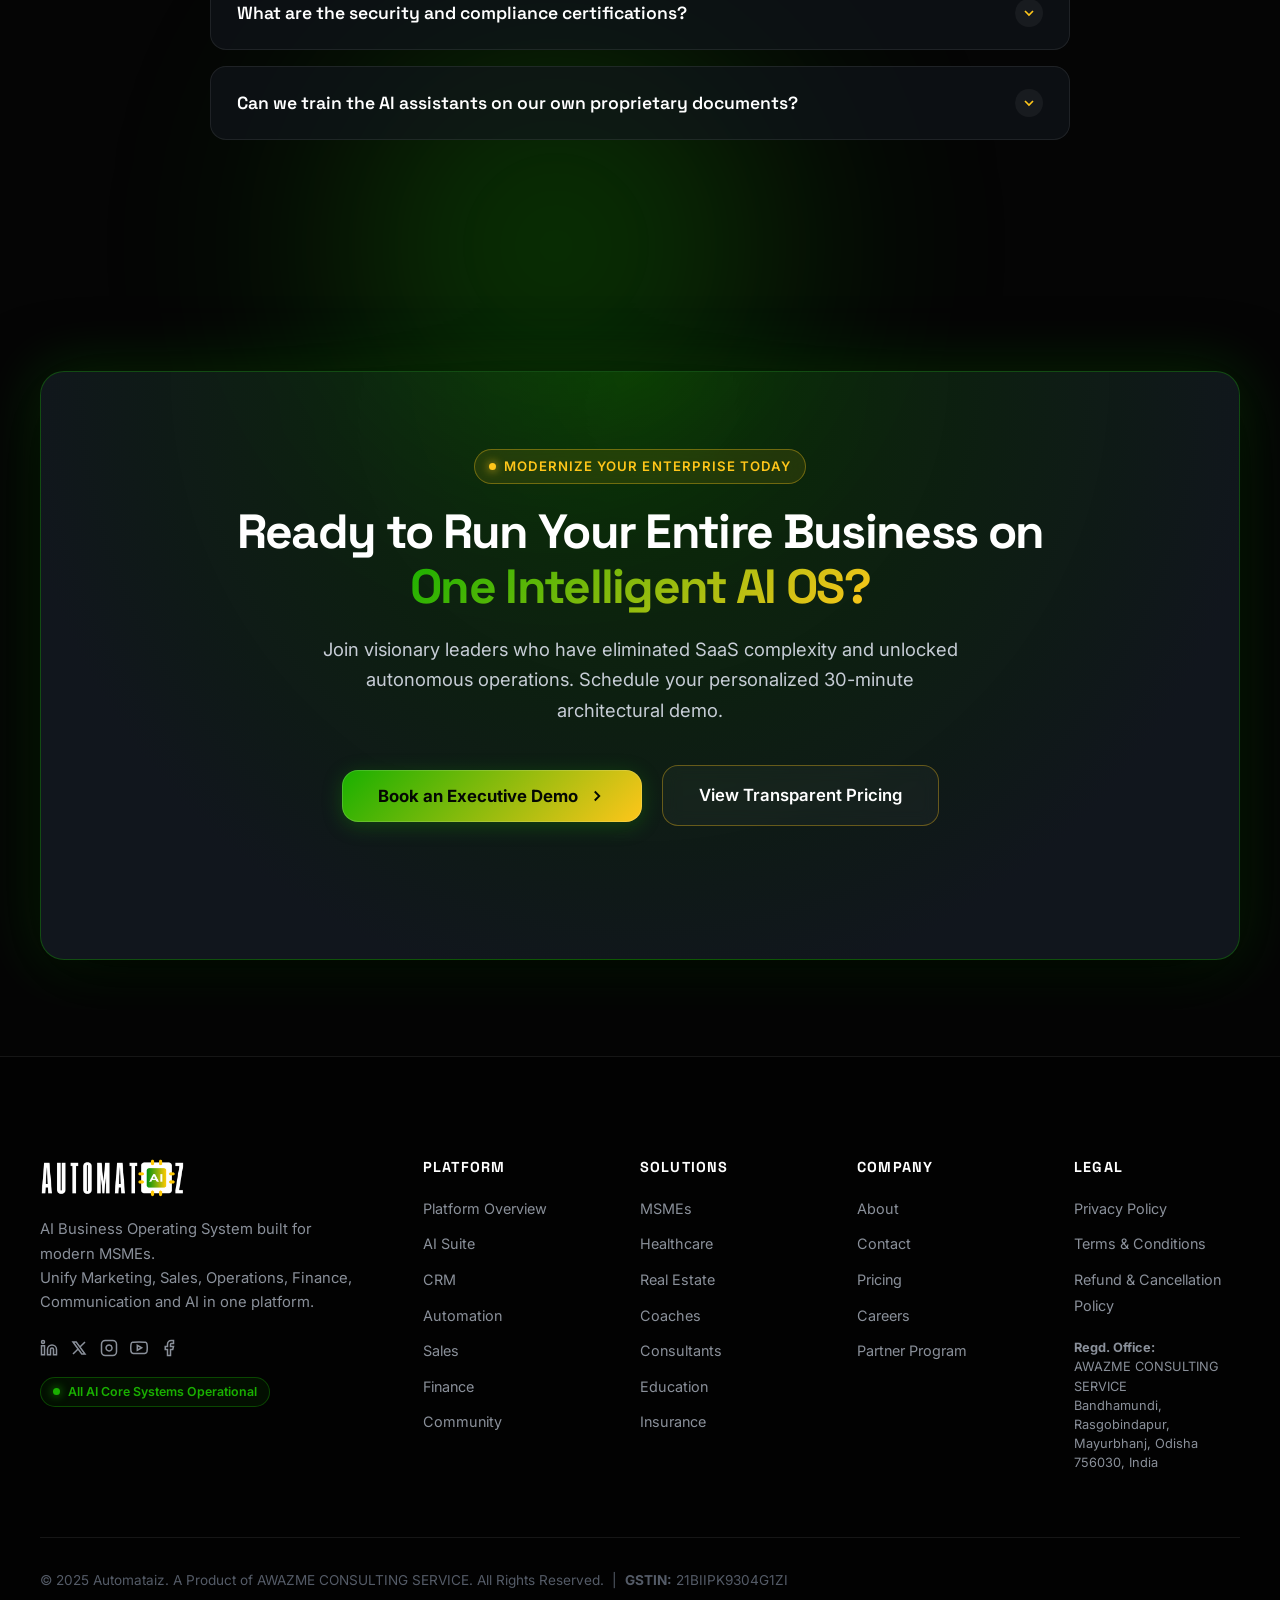
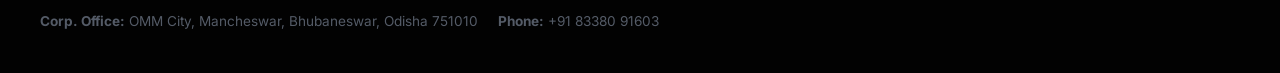
==== commit d12e174f: "Fix Google Search Console indexing: add robots.txt, sitemap.xml, 404.html, canonical tags, and Open " ====
--- a/index.html
+++ b/index.html
@@ -6,6 +6,21 @@
   <title>AUTOMATAIZ – The AI Business Operating System | Marketing, Sales, CRM & Autonomous Operations</title>
   <meta name="description" content="One unified, intelligent platform to run Marketing, Sales, CRM, WhatsApp, Finance, Operations, Community, and Autonomous AI Assistants. Enterprise-grade AI infrastructure.">
   <meta name="google-site-verification" content="googleb52c0f958dd287d0">
+  <link rel="canonical" href="https://automataiz.com/">
+
+  <!-- Open Graph / Social SEO -->
+  <meta property="og:type" content="website">
+  <meta property="og:url" content="https://automataiz.com/">
+  <meta property="og:title" content="AUTOMATAIZ – The AI Business Operating System">
+  <meta property="og:description" content="One unified, intelligent platform to run Marketing, Sales, CRM, WhatsApp, Finance, Operations, Community, and Autonomous AI Assistants.">
+  <meta property="og:image" content="https://automataiz.com/assets/logo.png">
+
+  <!-- Twitter Card -->
+  <meta name="twitter:card" content="summary_large_image">
+  <meta name="twitter:url" content="https://automataiz.com/">
+  <meta name="twitter:title" content="AUTOMATAIZ – The AI Business Operating System">
+  <meta name="twitter:description" content="One unified, intelligent platform to run Marketing, Sales, CRM, WhatsApp, Finance, Operations, Community, and Autonomous AI Assistants.">
+  <meta name="twitter:image" content="https://automataiz.com/assets/logo.png">
   
   <!-- Favicon PNG -->
   <link rel="icon" type="image/png" href="assets/favicon.png">
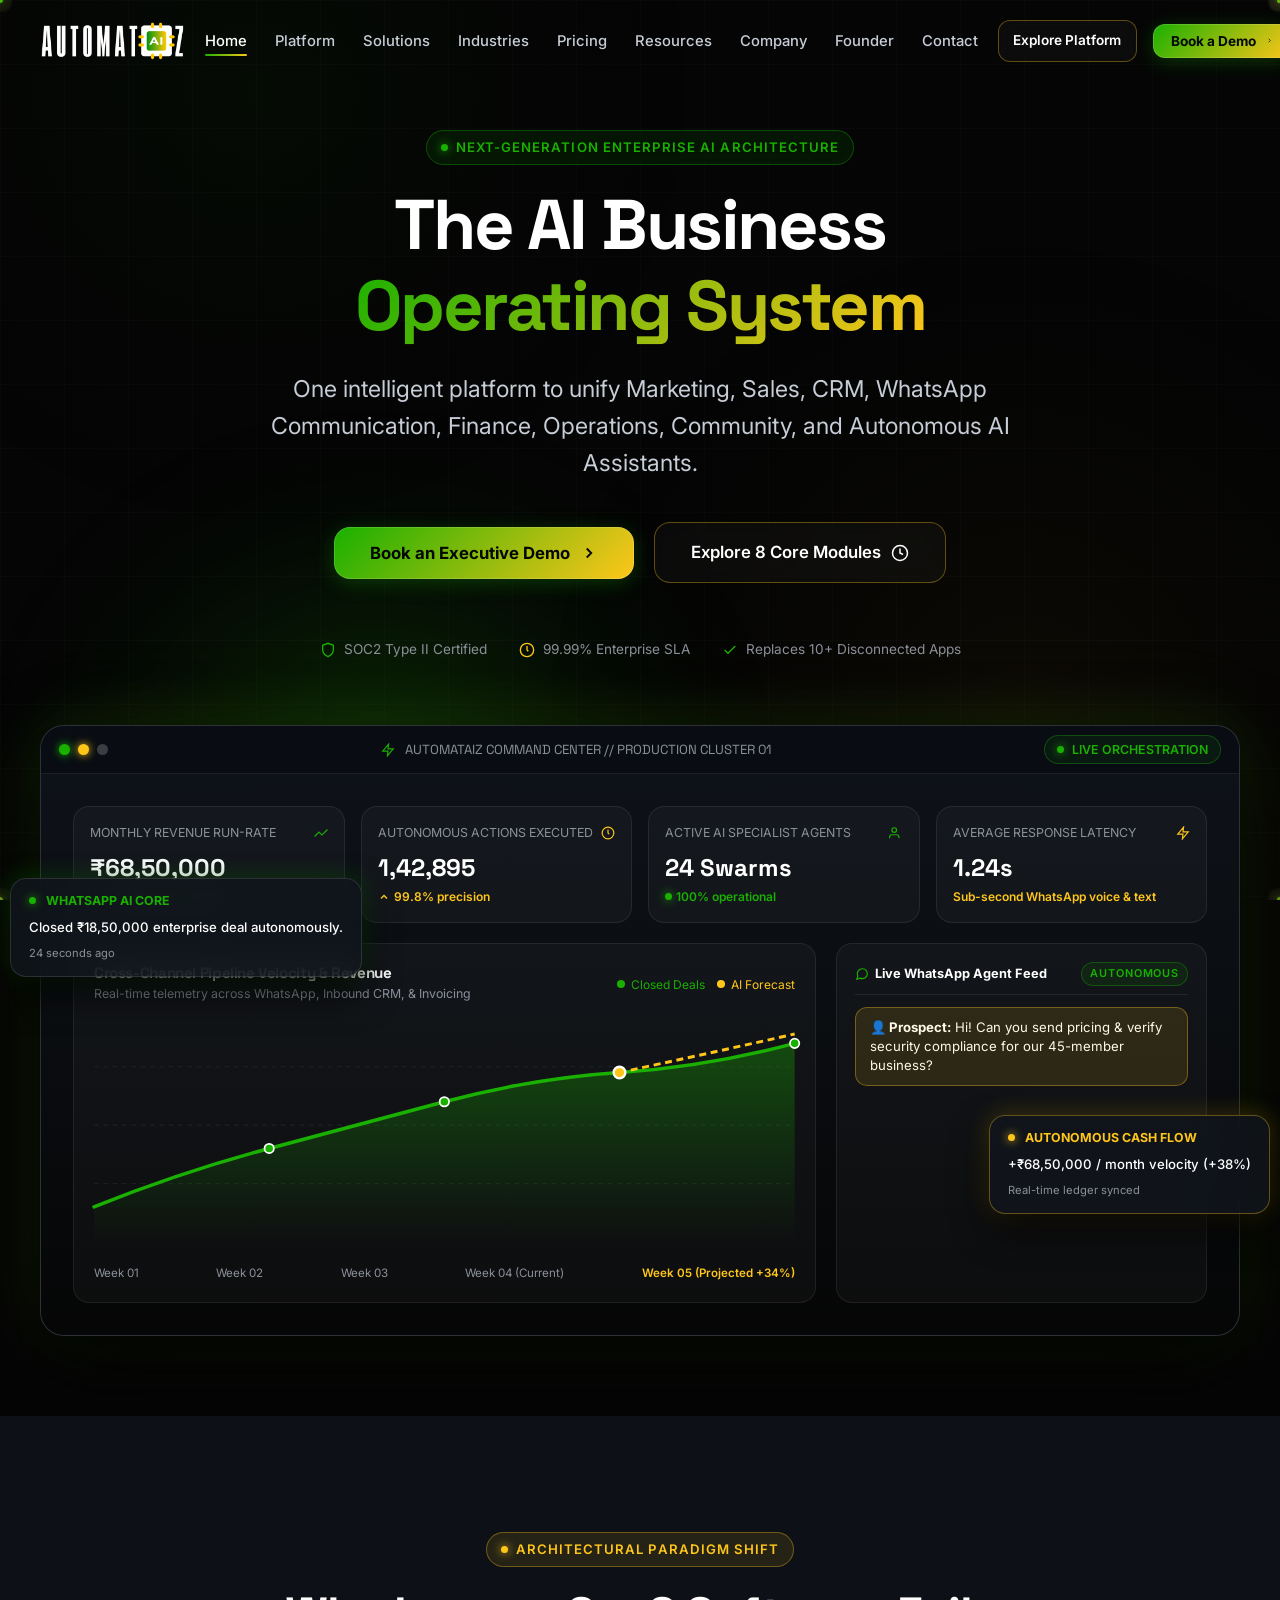
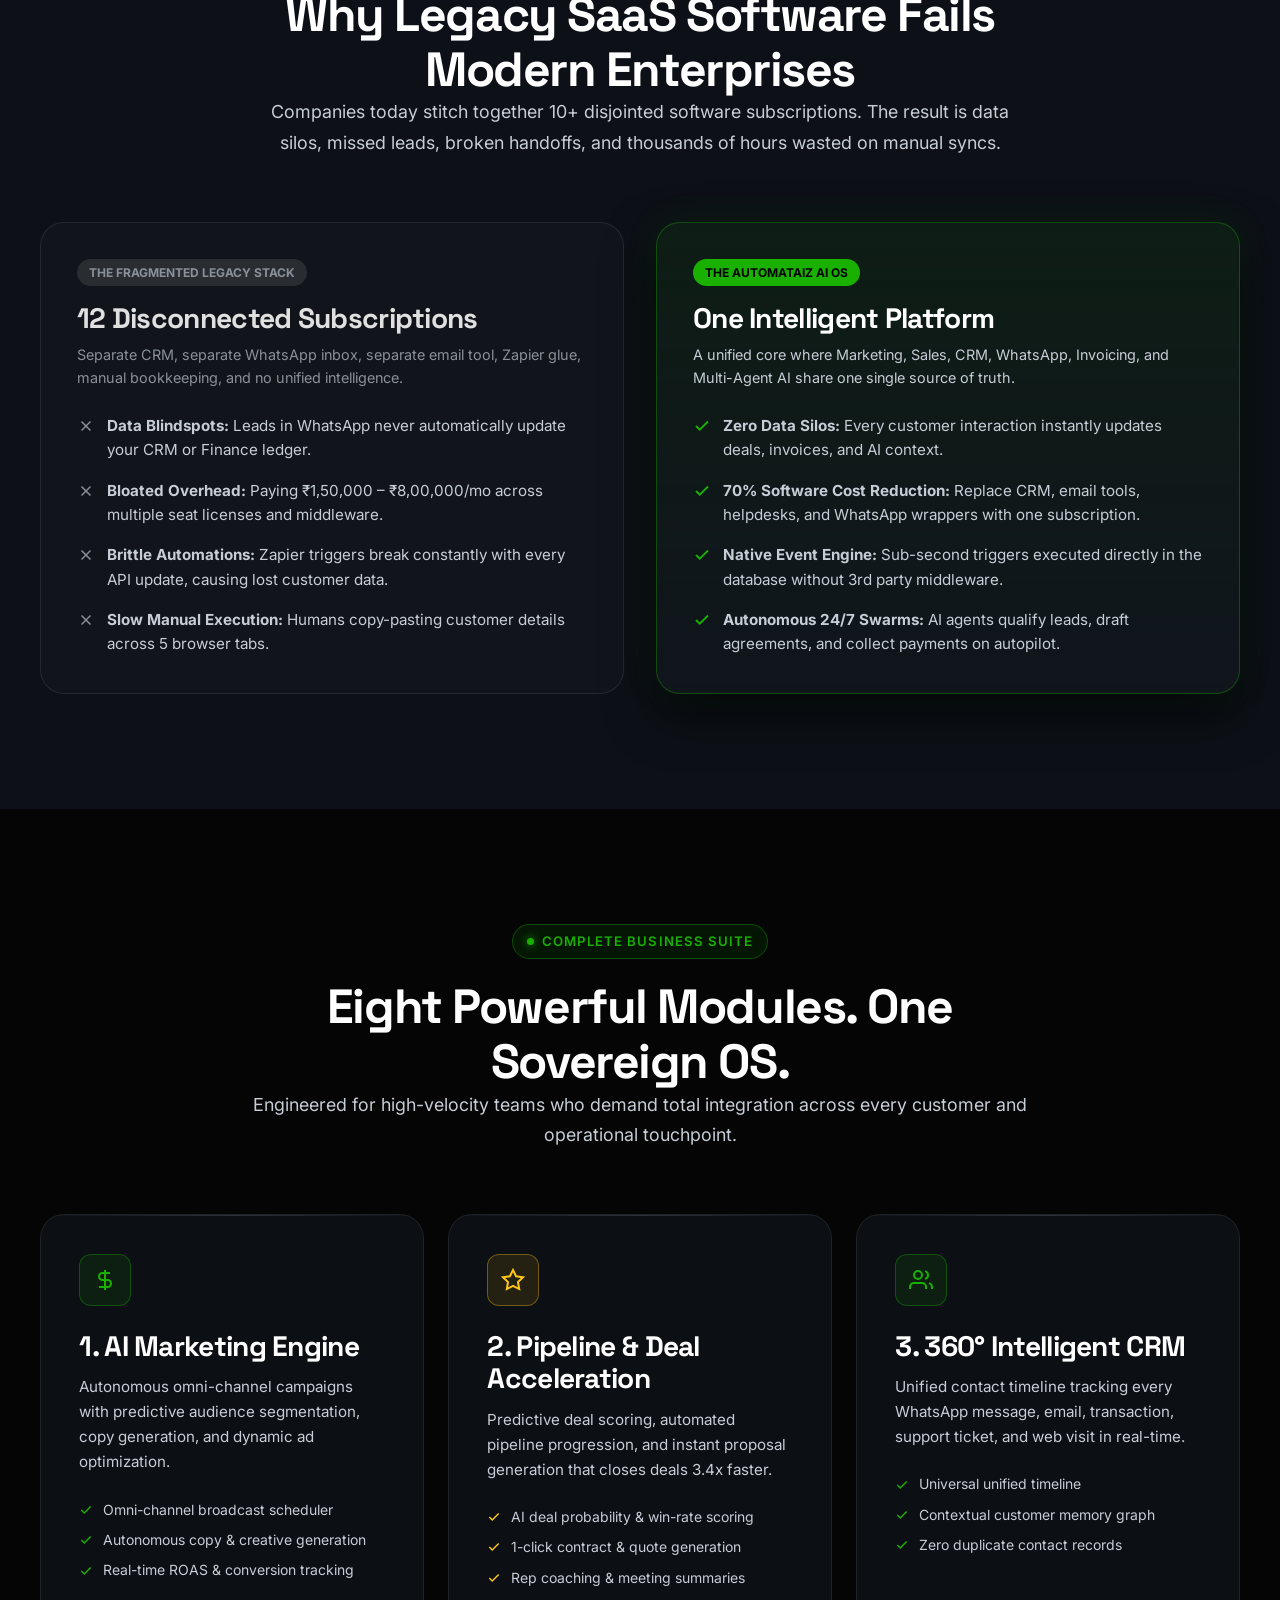
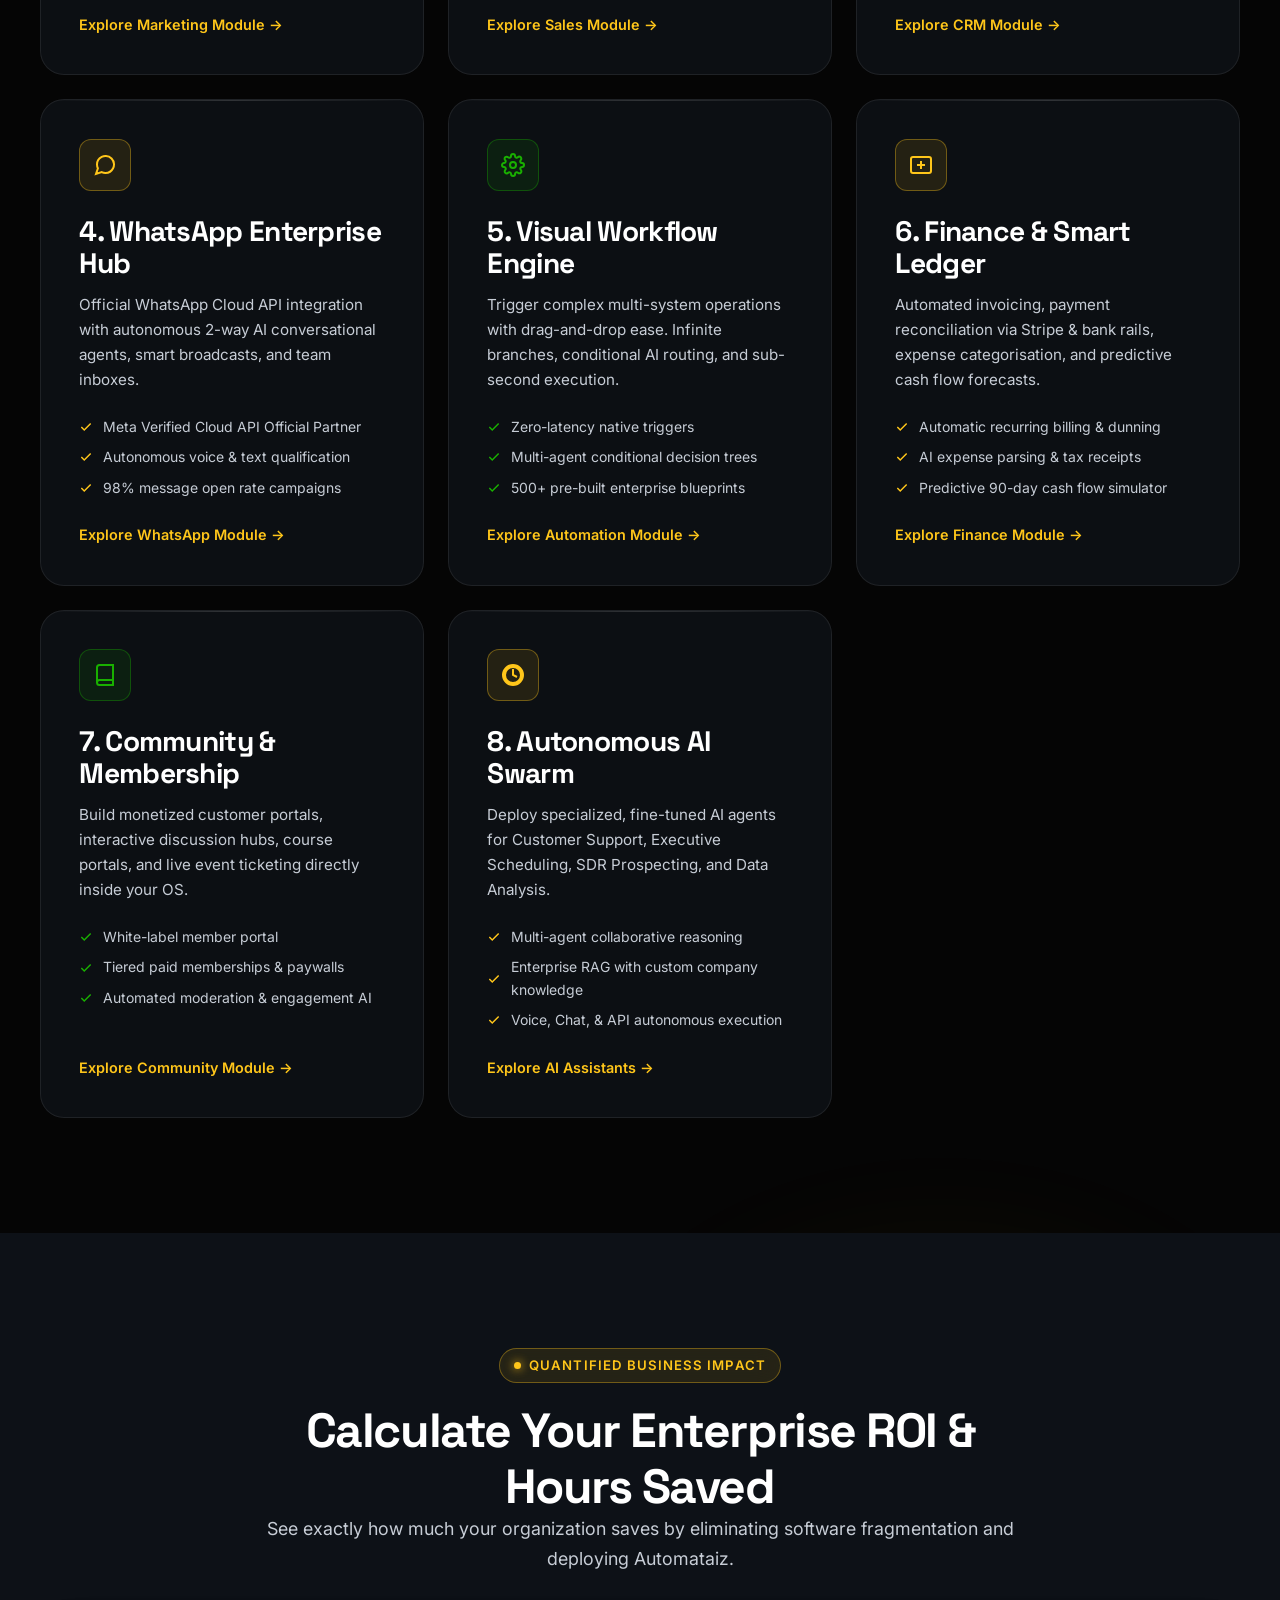
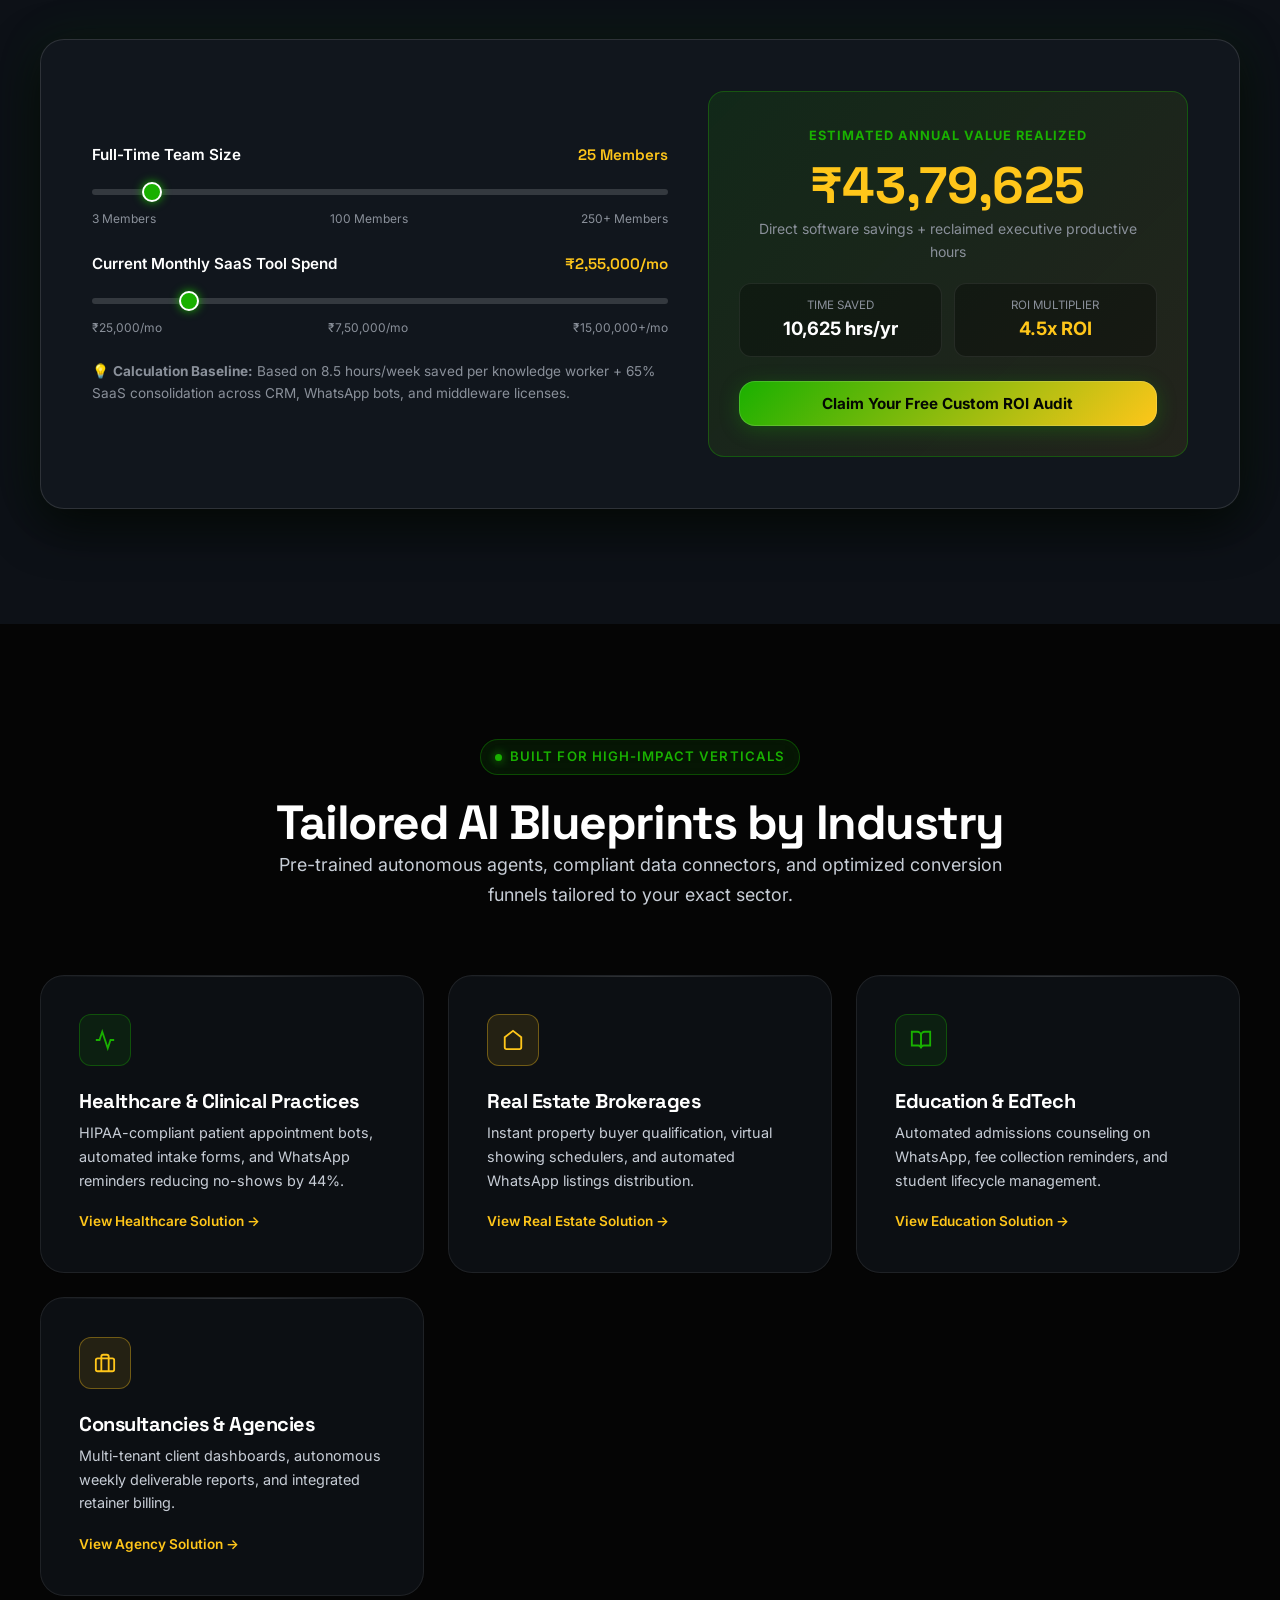
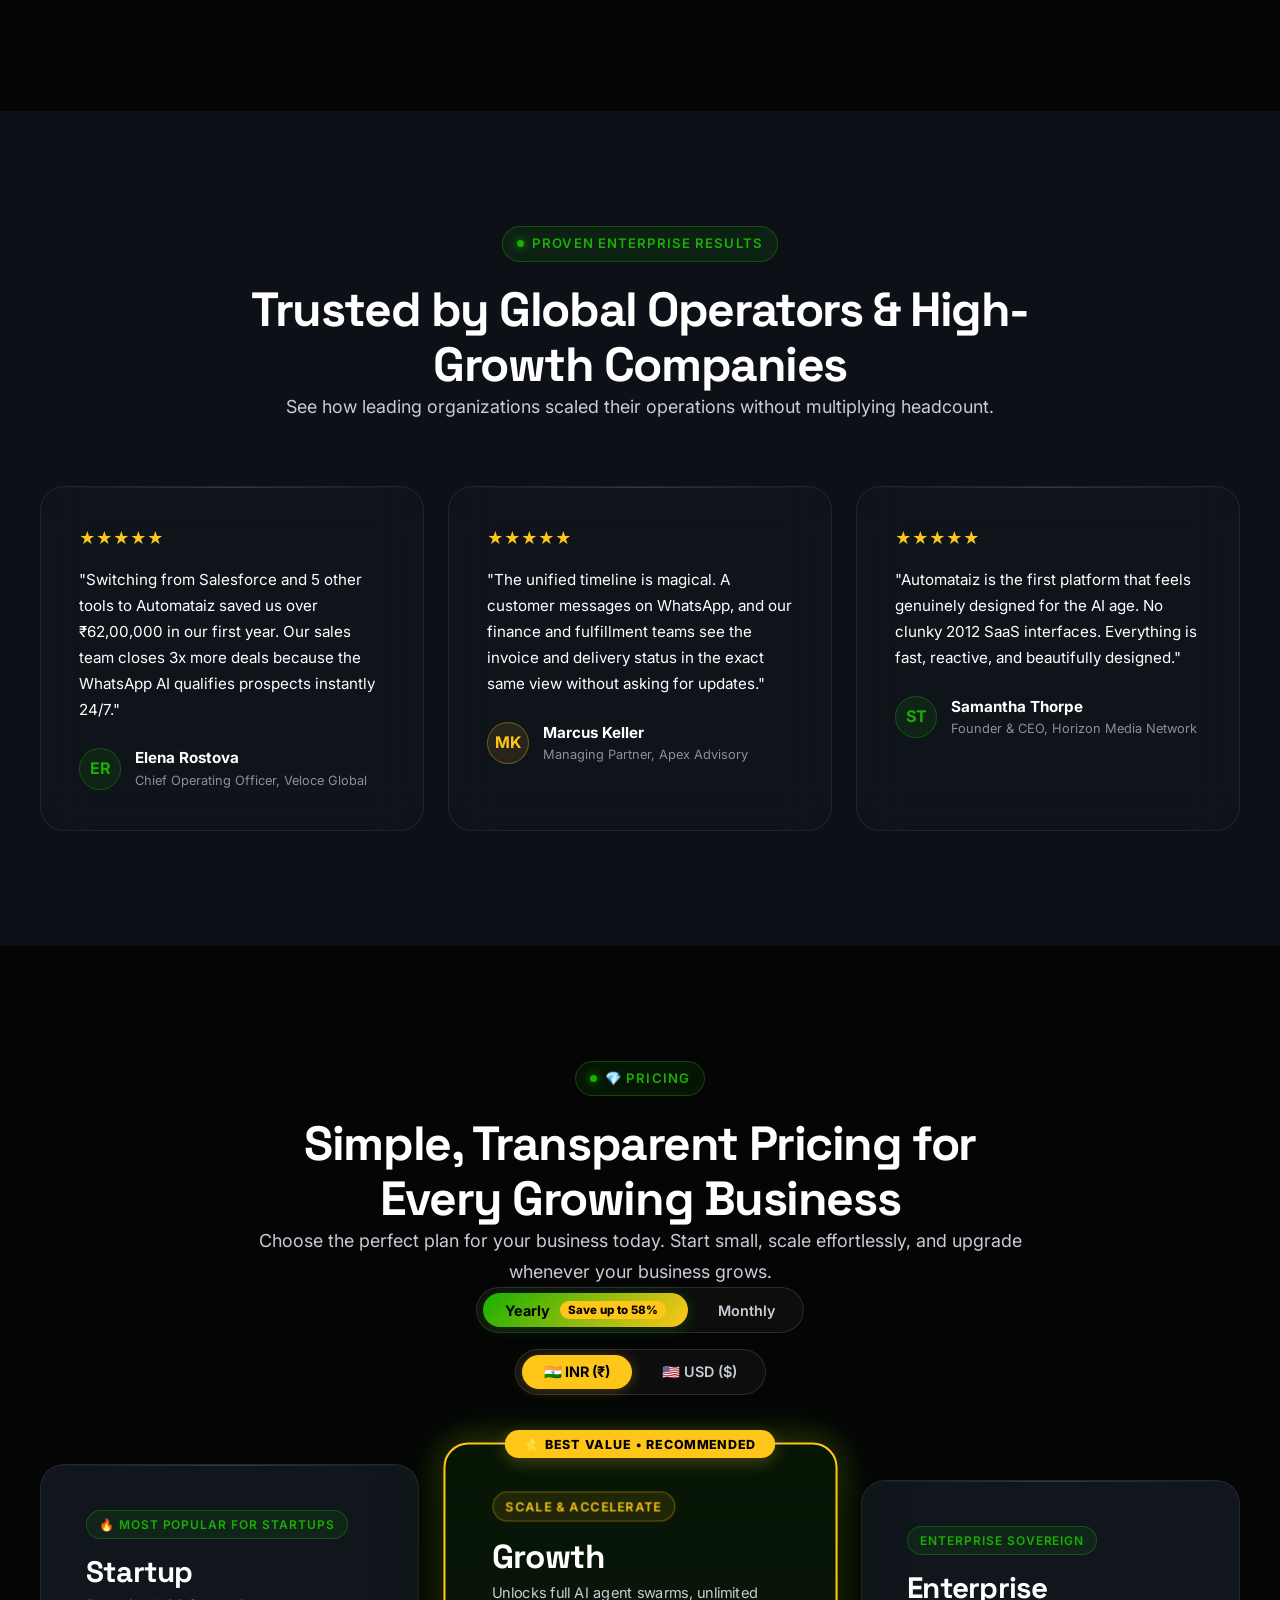
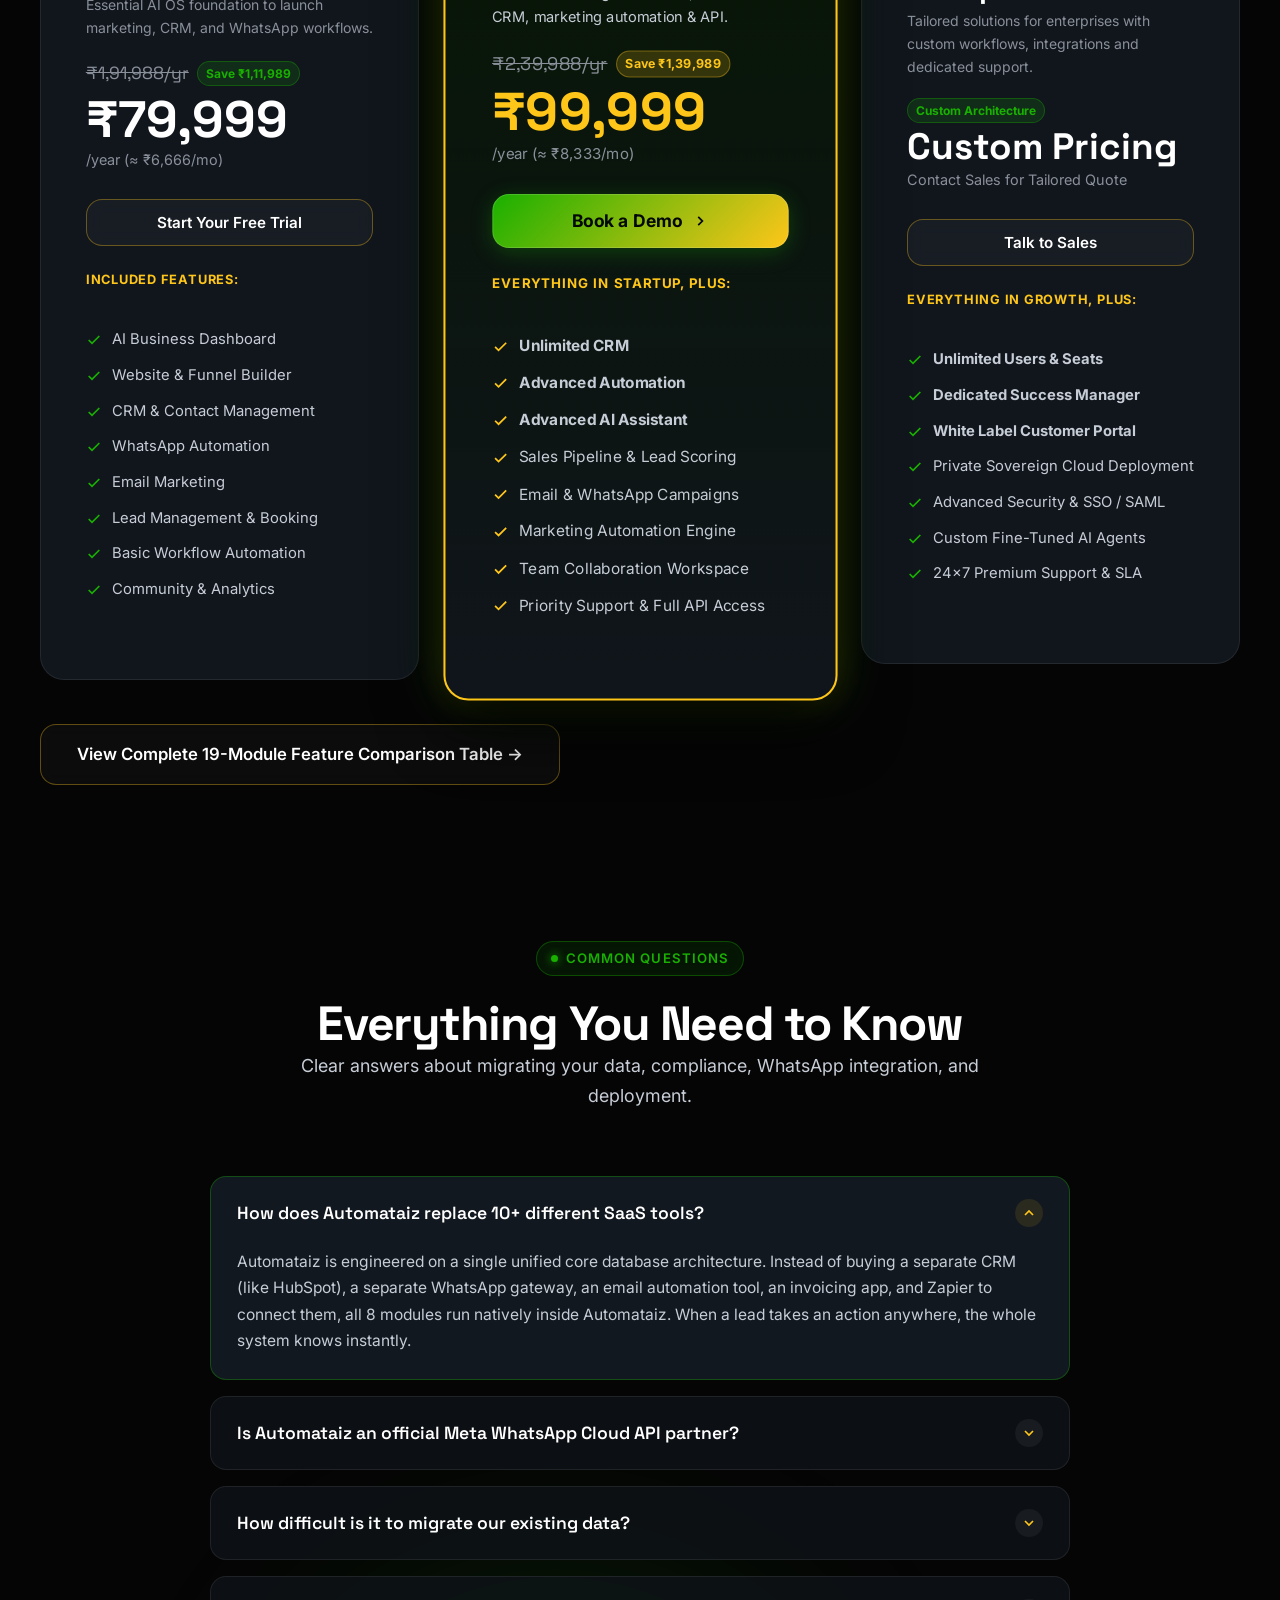
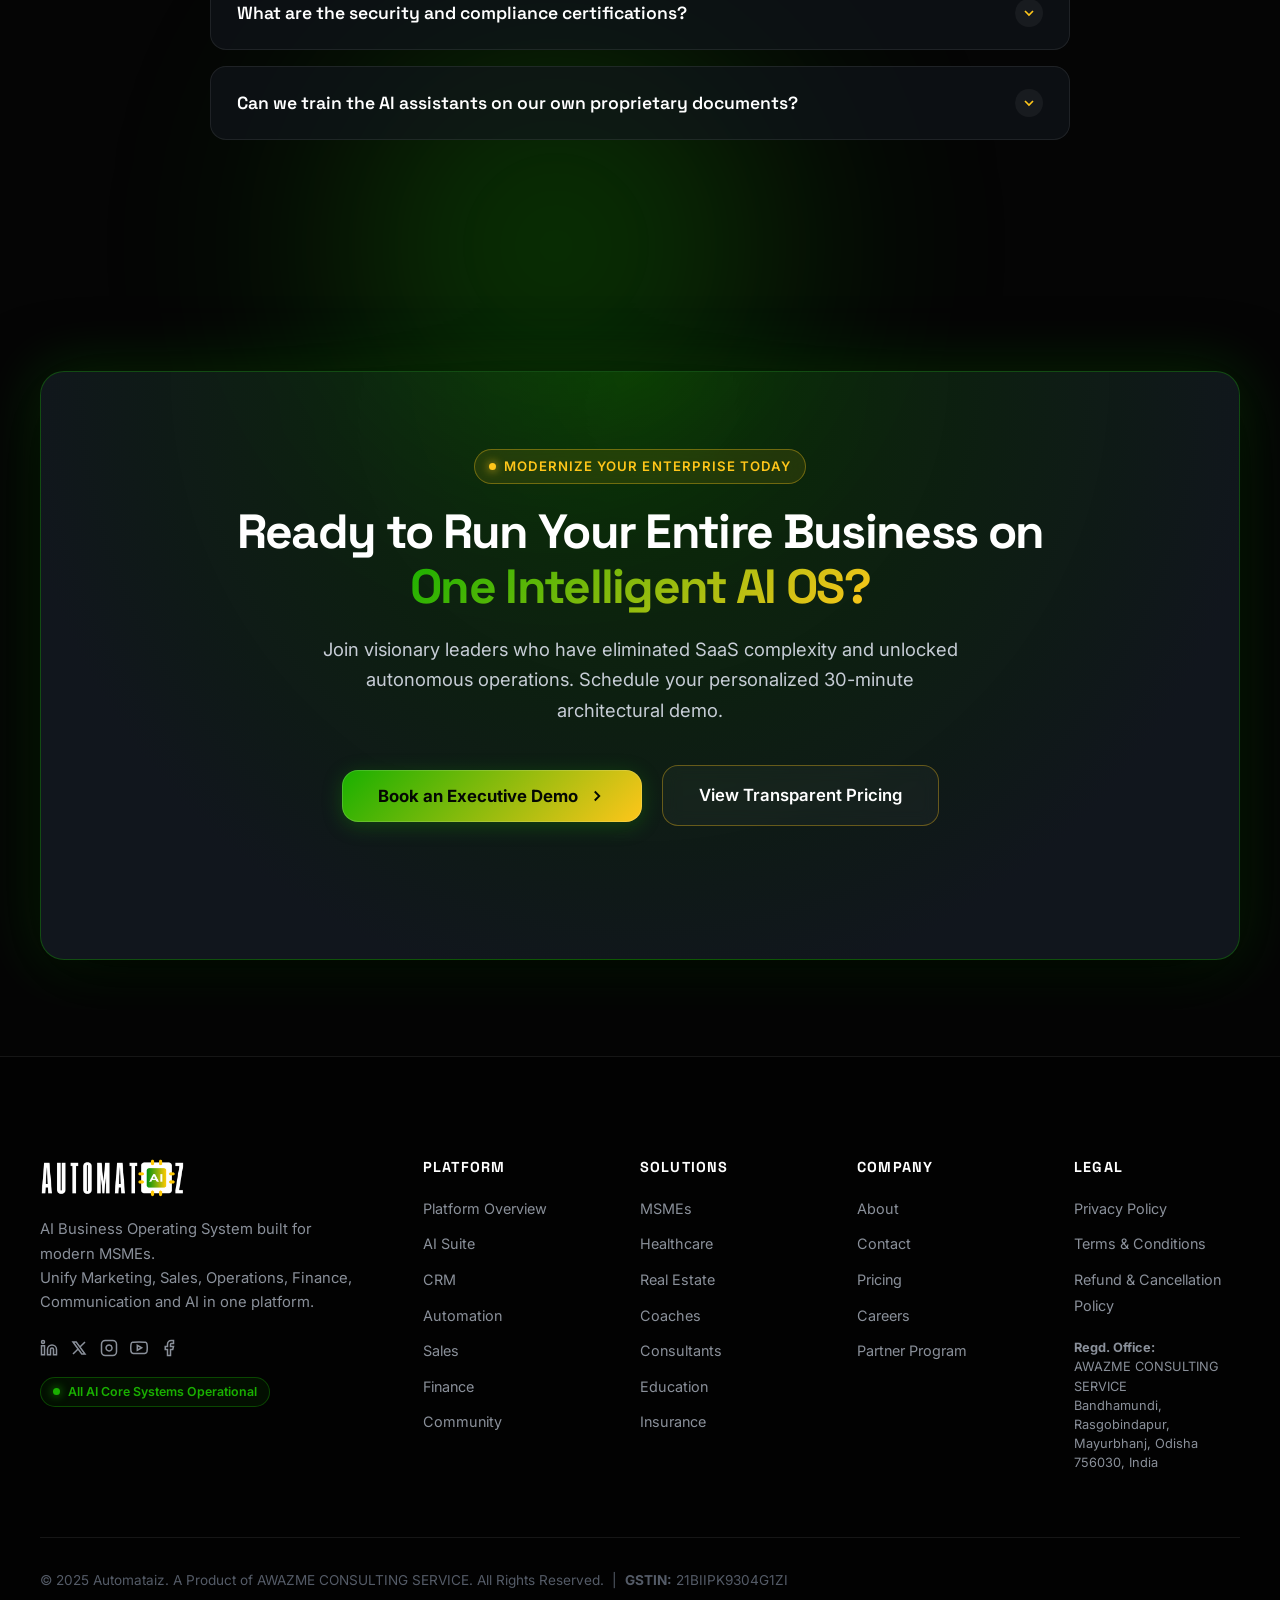
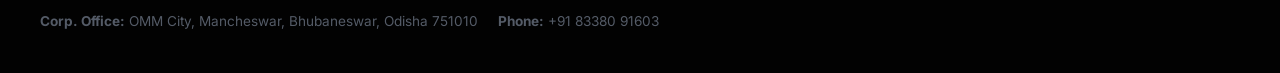
==== commit 02ff3c2c: "Update sitemap, robots.txt, and canonical tags to automataiz.in domain" ====
--- a/index.html
+++ b/index.html
@@ -1,4 +1,4 @@
-<!DOCTYPE html>
+﻿<!DOCTYPE html>
 <html lang="en">
 <head>
   <meta charset="UTF-8">
@@ -6,21 +6,21 @@
   <title>AUTOMATAIZ – The AI Business Operating System | Marketing, Sales, CRM & Autonomous Operations</title>
   <meta name="description" content="One unified, intelligent platform to run Marketing, Sales, CRM, WhatsApp, Finance, Operations, Community, and Autonomous AI Assistants. Enterprise-grade AI infrastructure.">
   <meta name="google-site-verification" content="googleb52c0f958dd287d0">
-  <link rel="canonical" href="https://automataiz.com/">
+  <link rel="canonical" href="https://automataiz.in/">
 
   <!-- Open Graph / Social SEO -->
   <meta property="og:type" content="website">
-  <meta property="og:url" content="https://automataiz.com/">
+  <meta property="og:url" content="https://automataiz.in/">
   <meta property="og:title" content="AUTOMATAIZ – The AI Business Operating System">
   <meta property="og:description" content="One unified, intelligent platform to run Marketing, Sales, CRM, WhatsApp, Finance, Operations, Community, and Autonomous AI Assistants.">
-  <meta property="og:image" content="https://automataiz.com/assets/logo.png">
+  <meta property="og:image" content="https://automataiz.in/assets/logo.png">
 
   <!-- Twitter Card -->
   <meta name="twitter:card" content="summary_large_image">
-  <meta name="twitter:url" content="https://automataiz.com/">
+  <meta name="twitter:url" content="https://automataiz.in/">
   <meta name="twitter:title" content="AUTOMATAIZ – The AI Business Operating System">
   <meta name="twitter:description" content="One unified, intelligent platform to run Marketing, Sales, CRM, WhatsApp, Finance, Operations, Community, and Autonomous AI Assistants.">
-  <meta name="twitter:image" content="https://automataiz.com/assets/logo.png">
+  <meta name="twitter:image" content="https://automataiz.in/assets/logo.png">
   
   <!-- Favicon PNG -->
   <link rel="icon" type="image/png" href="assets/favicon.png">
@@ -36,7 +36,7 @@
     "@type": "Organization",
     "name": "Automataiz",
     "legalName": "AWAZME CONSULTING SERVICE",
-    "url": "https://automataiz.com",
+    "url": "https://automataiz.in",
     "sameAs": [
       "https://automataiz.in",
       "https://facebook.com/automataiz",
@@ -45,7 +45,7 @@
       "https://youtube.com/channel/UCzLu81z2ZEkQi4cWU3501CA",
       "https://x.com/Automataiz"
     ],
-    "logo": "https://automataiz.com/assets/logo.png",
+    "logo": "https://automataiz.in/assets/logo.png",
     "foundingDate": "2025-01",
     "taxID": "21BIIPK9304G1ZI",
     "email": "hello@automataiz.com",
